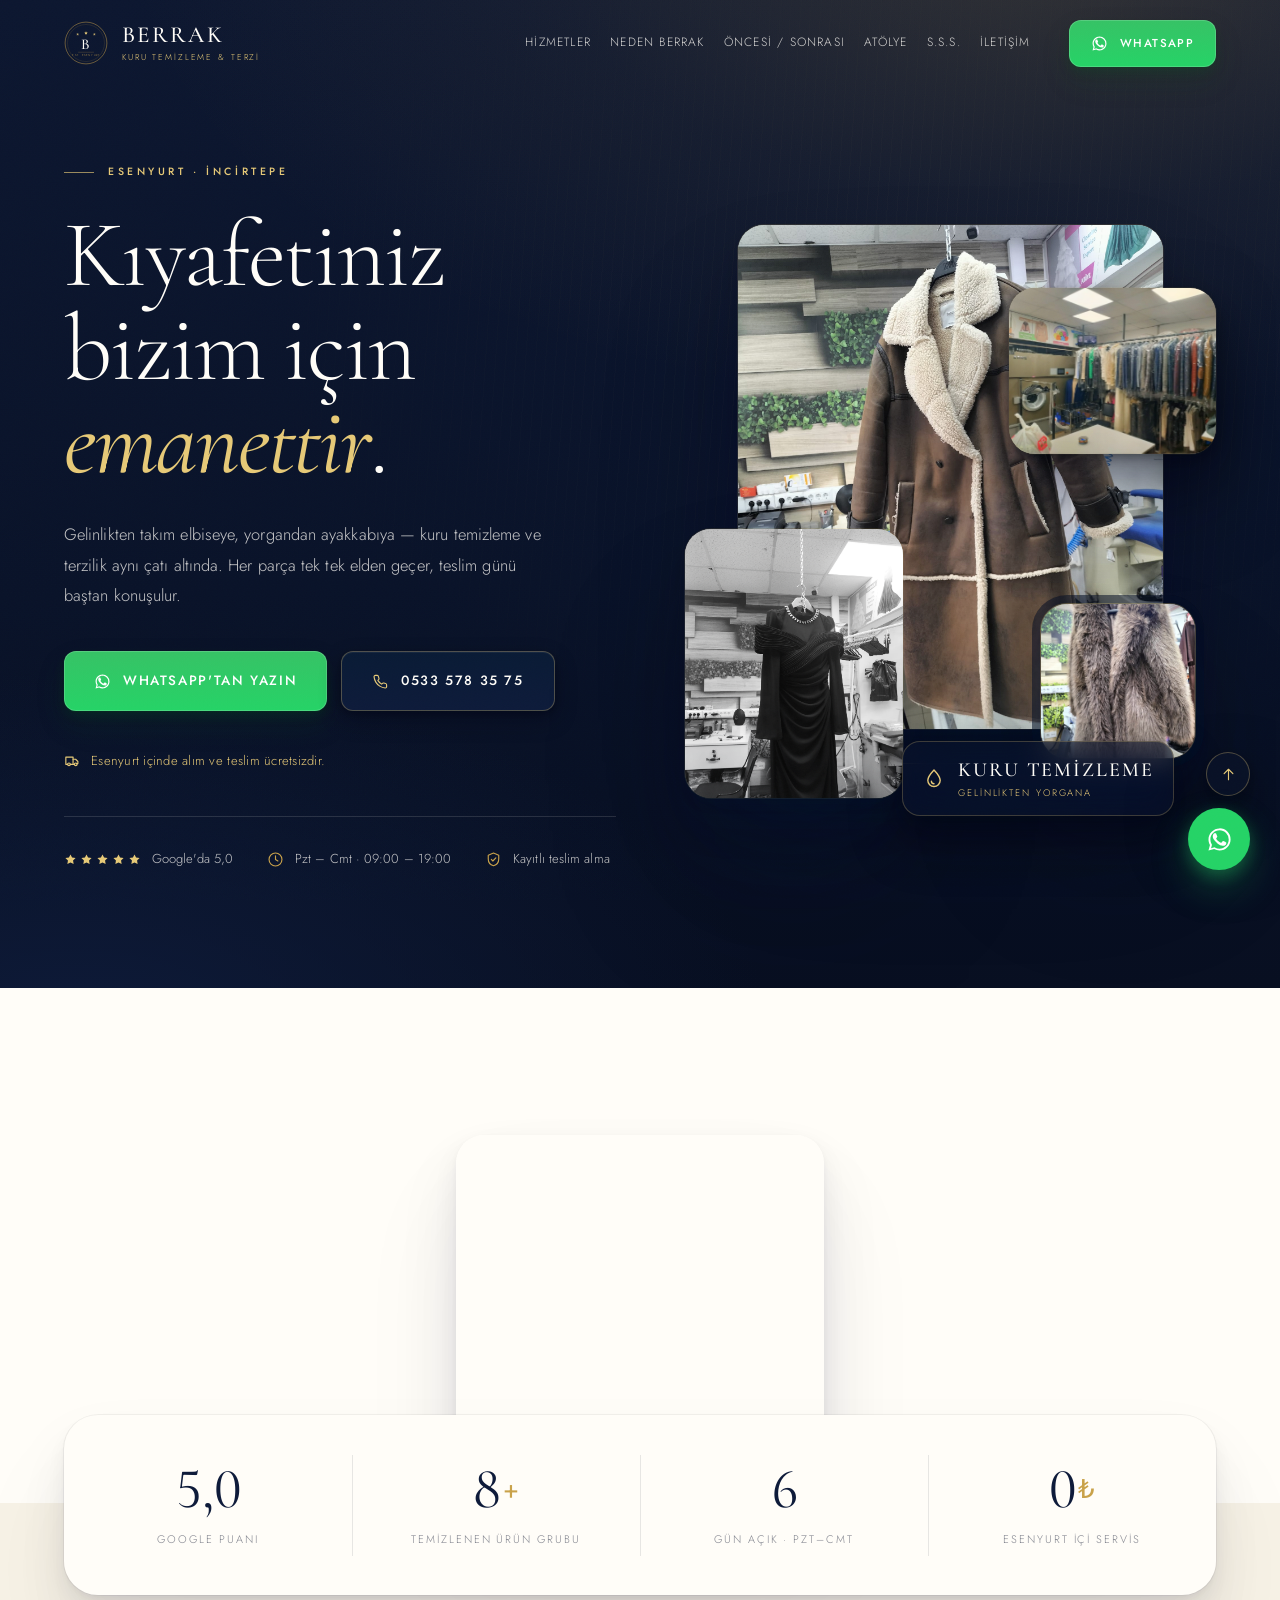
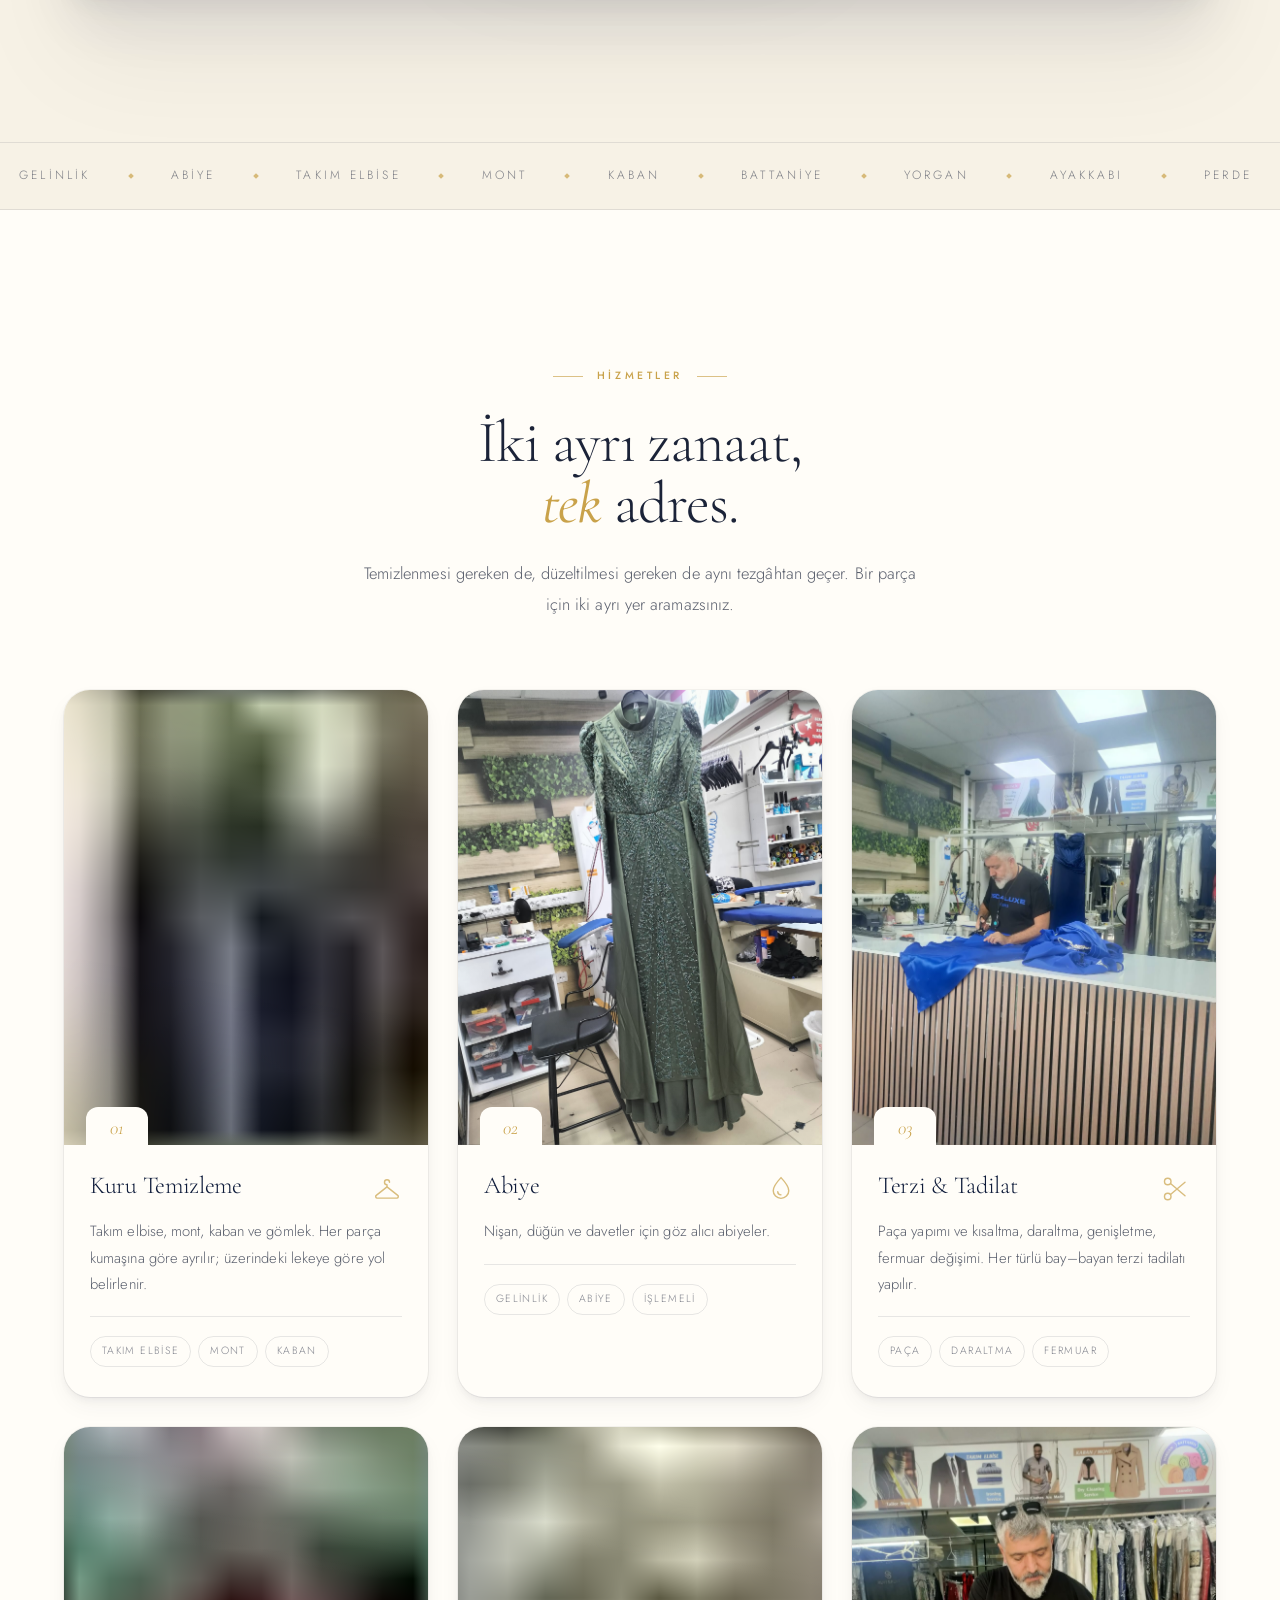
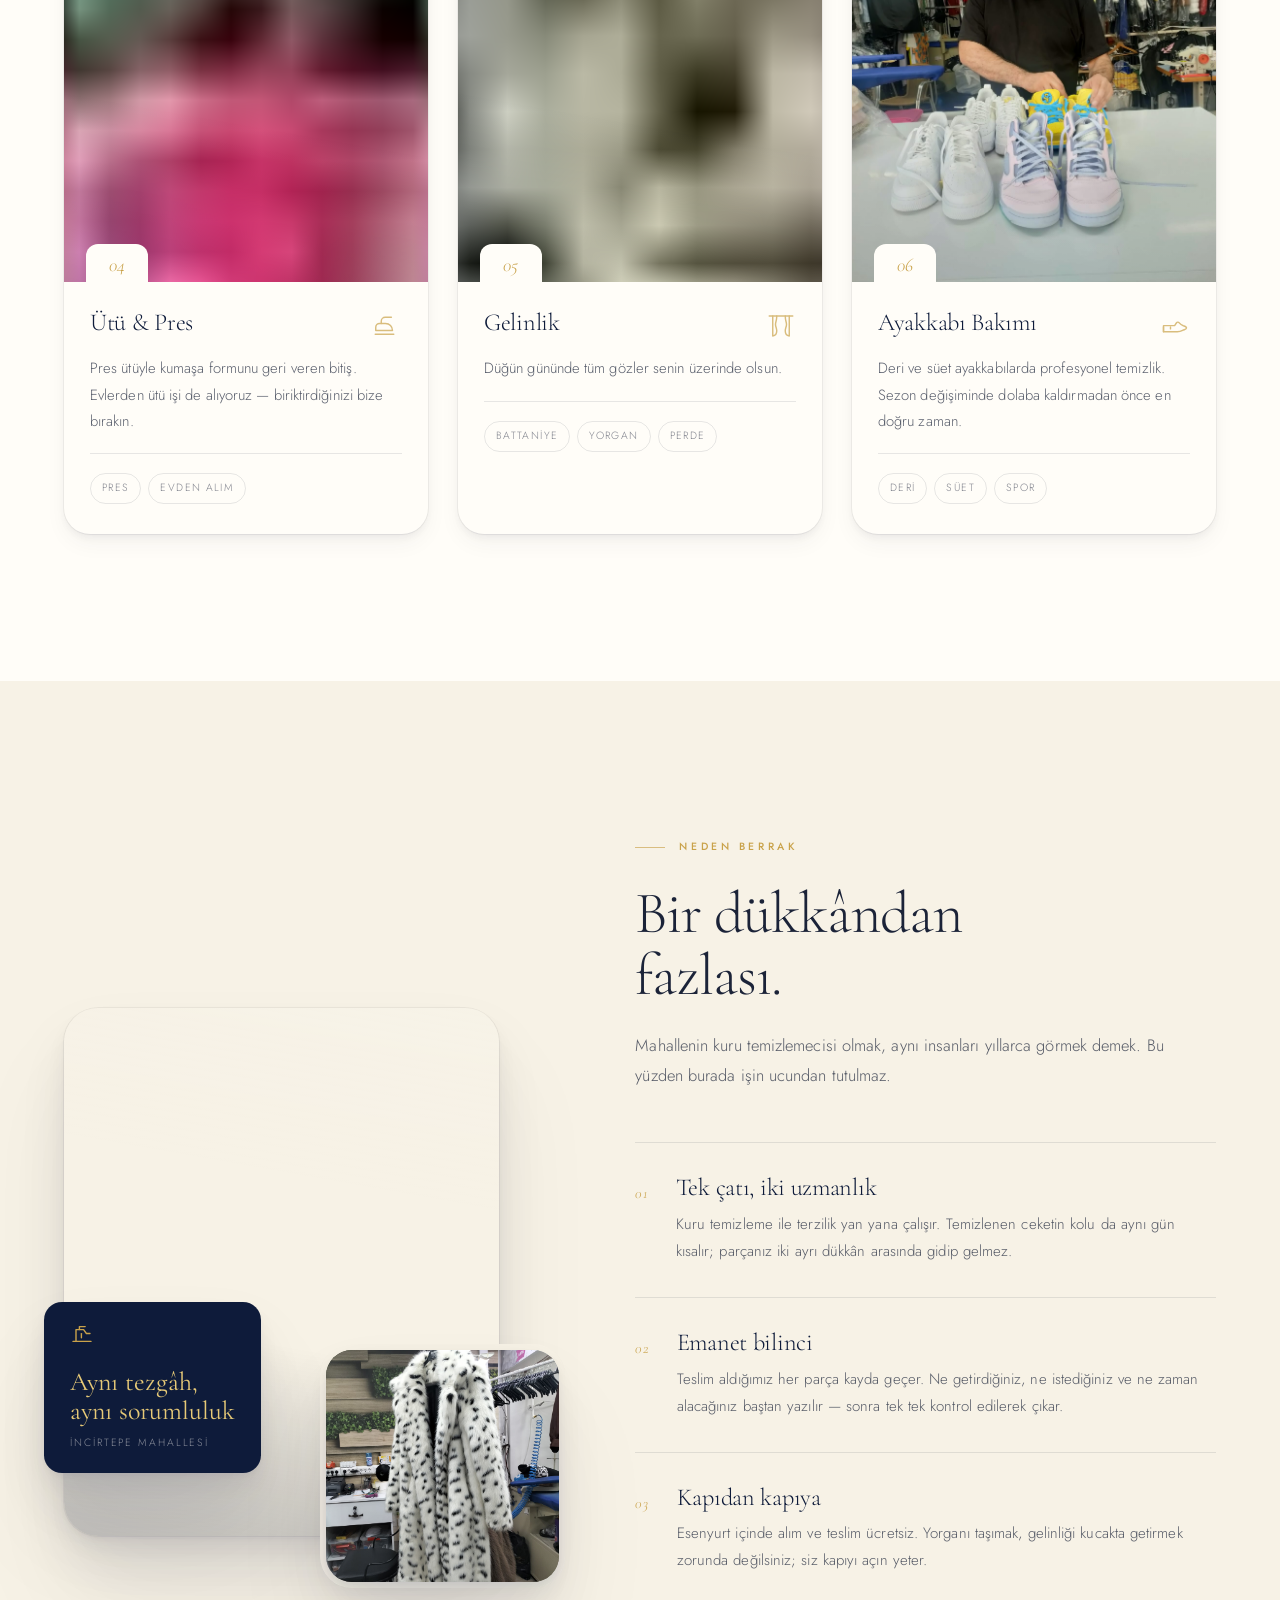
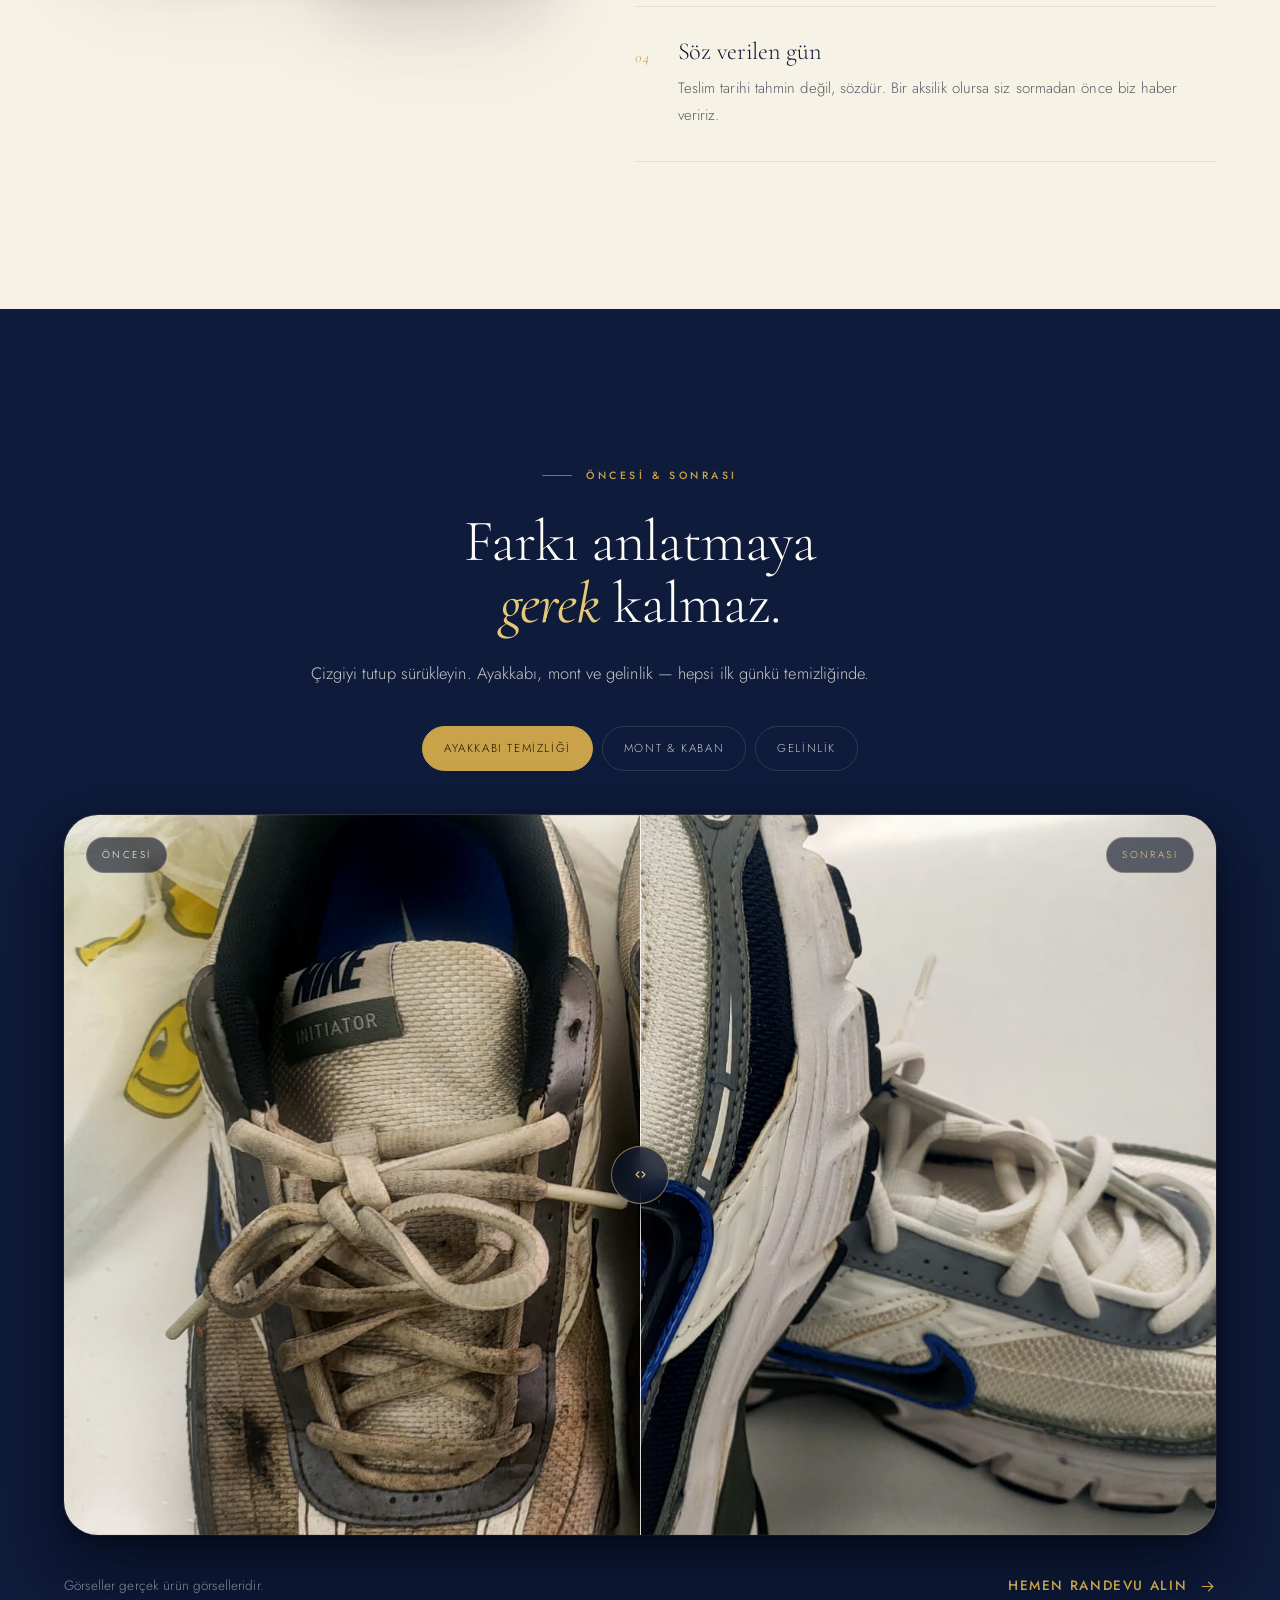
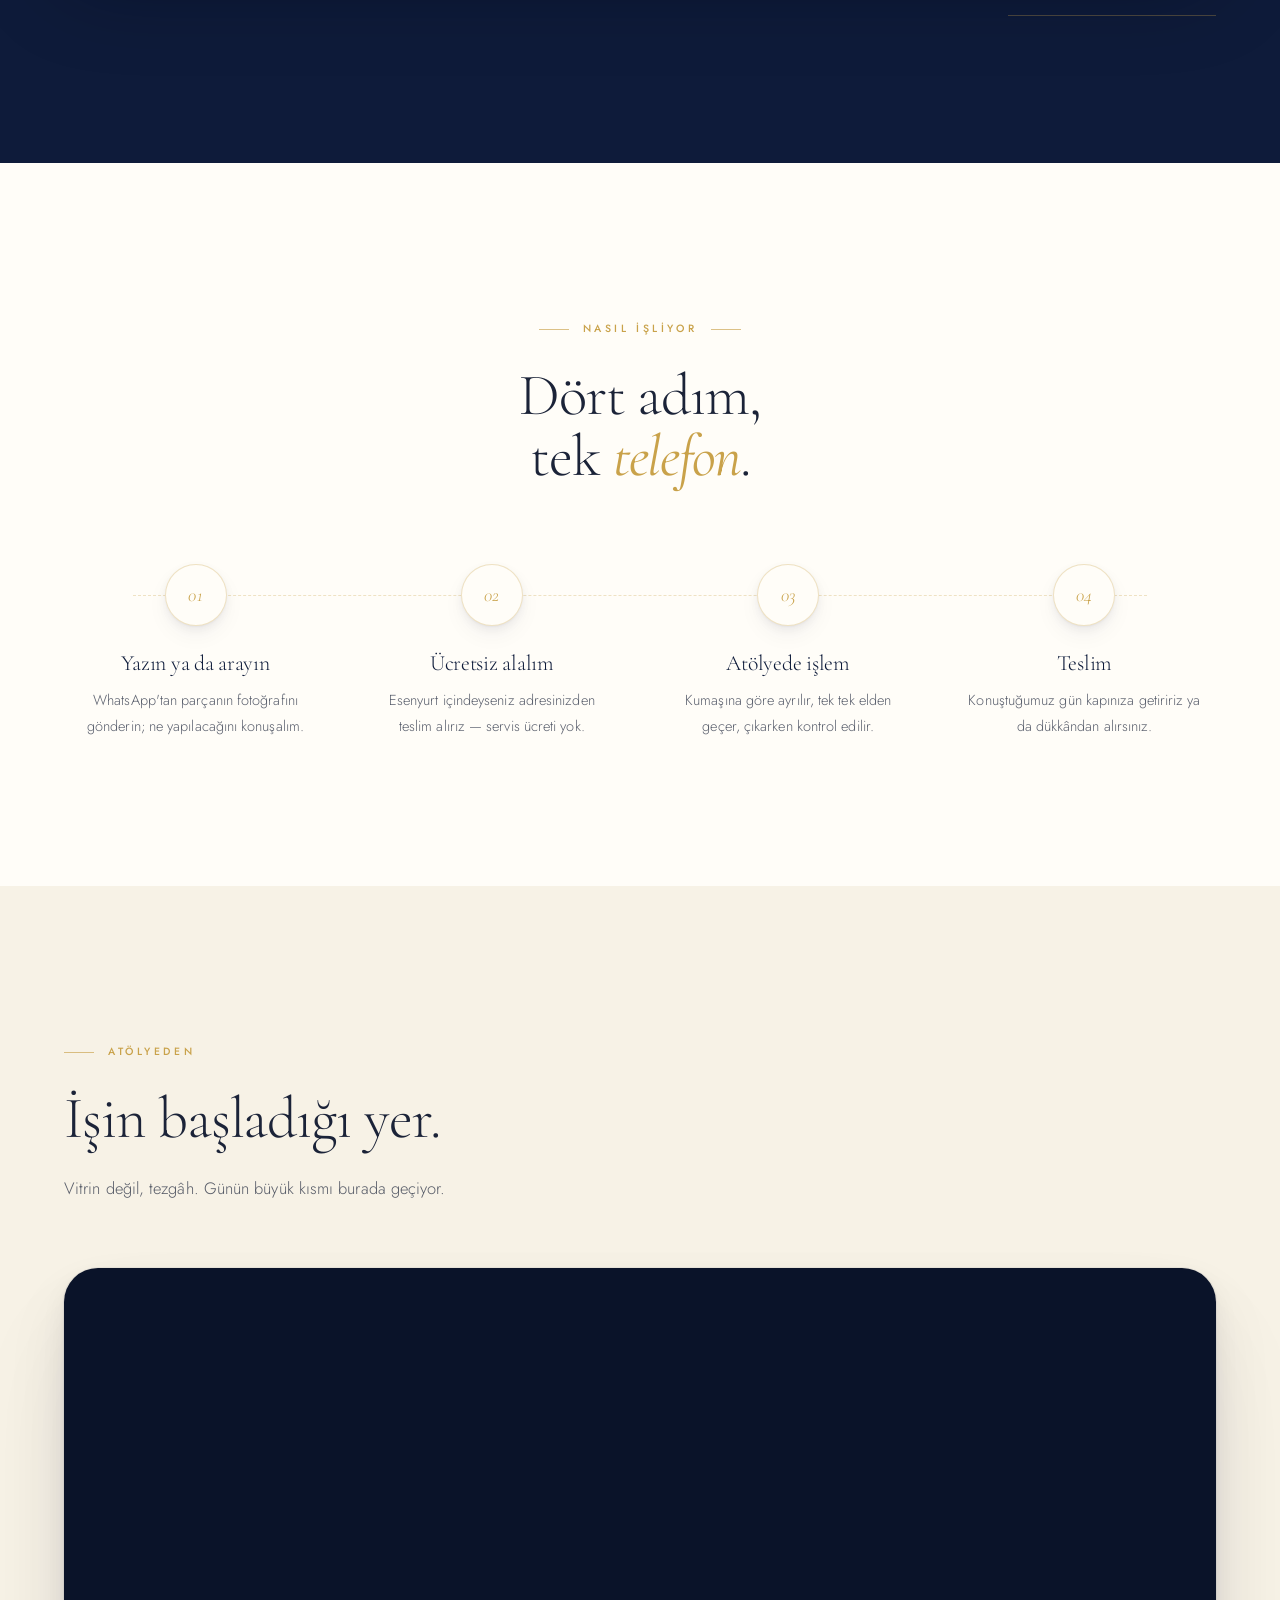
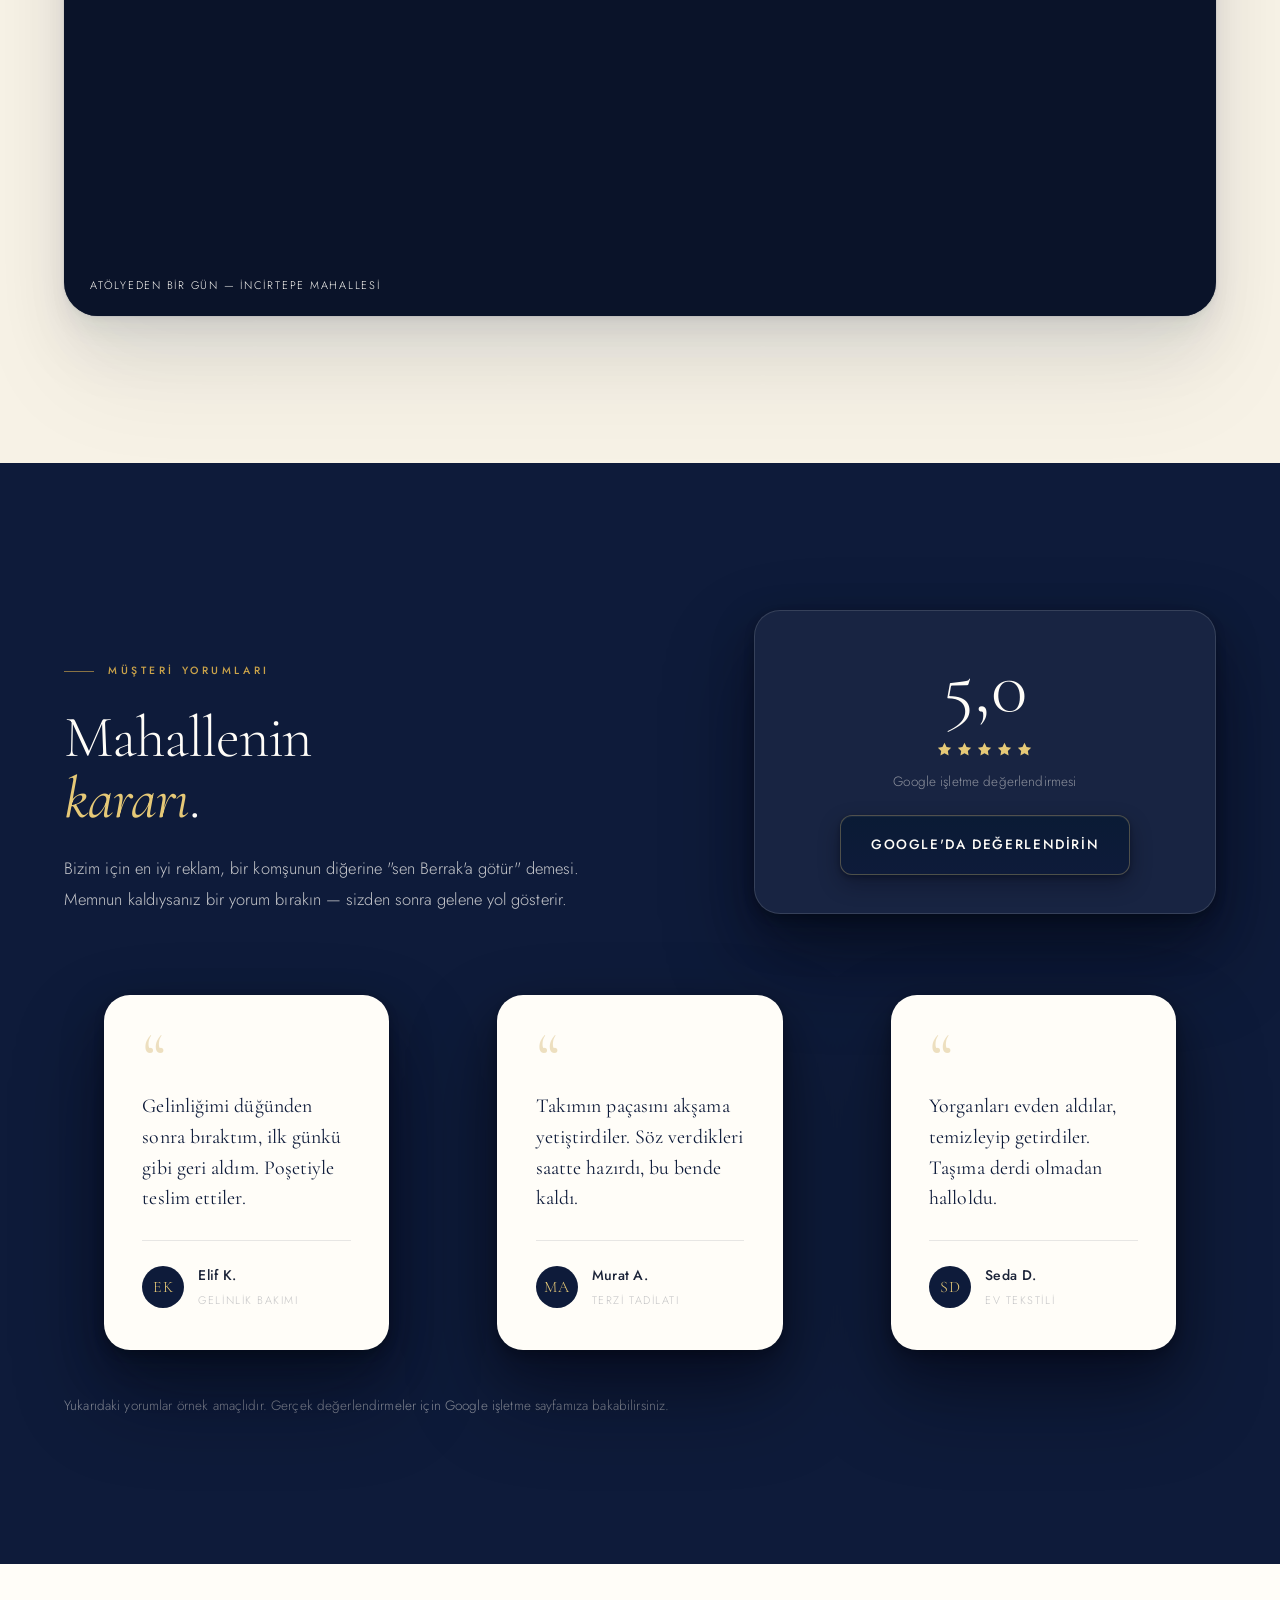
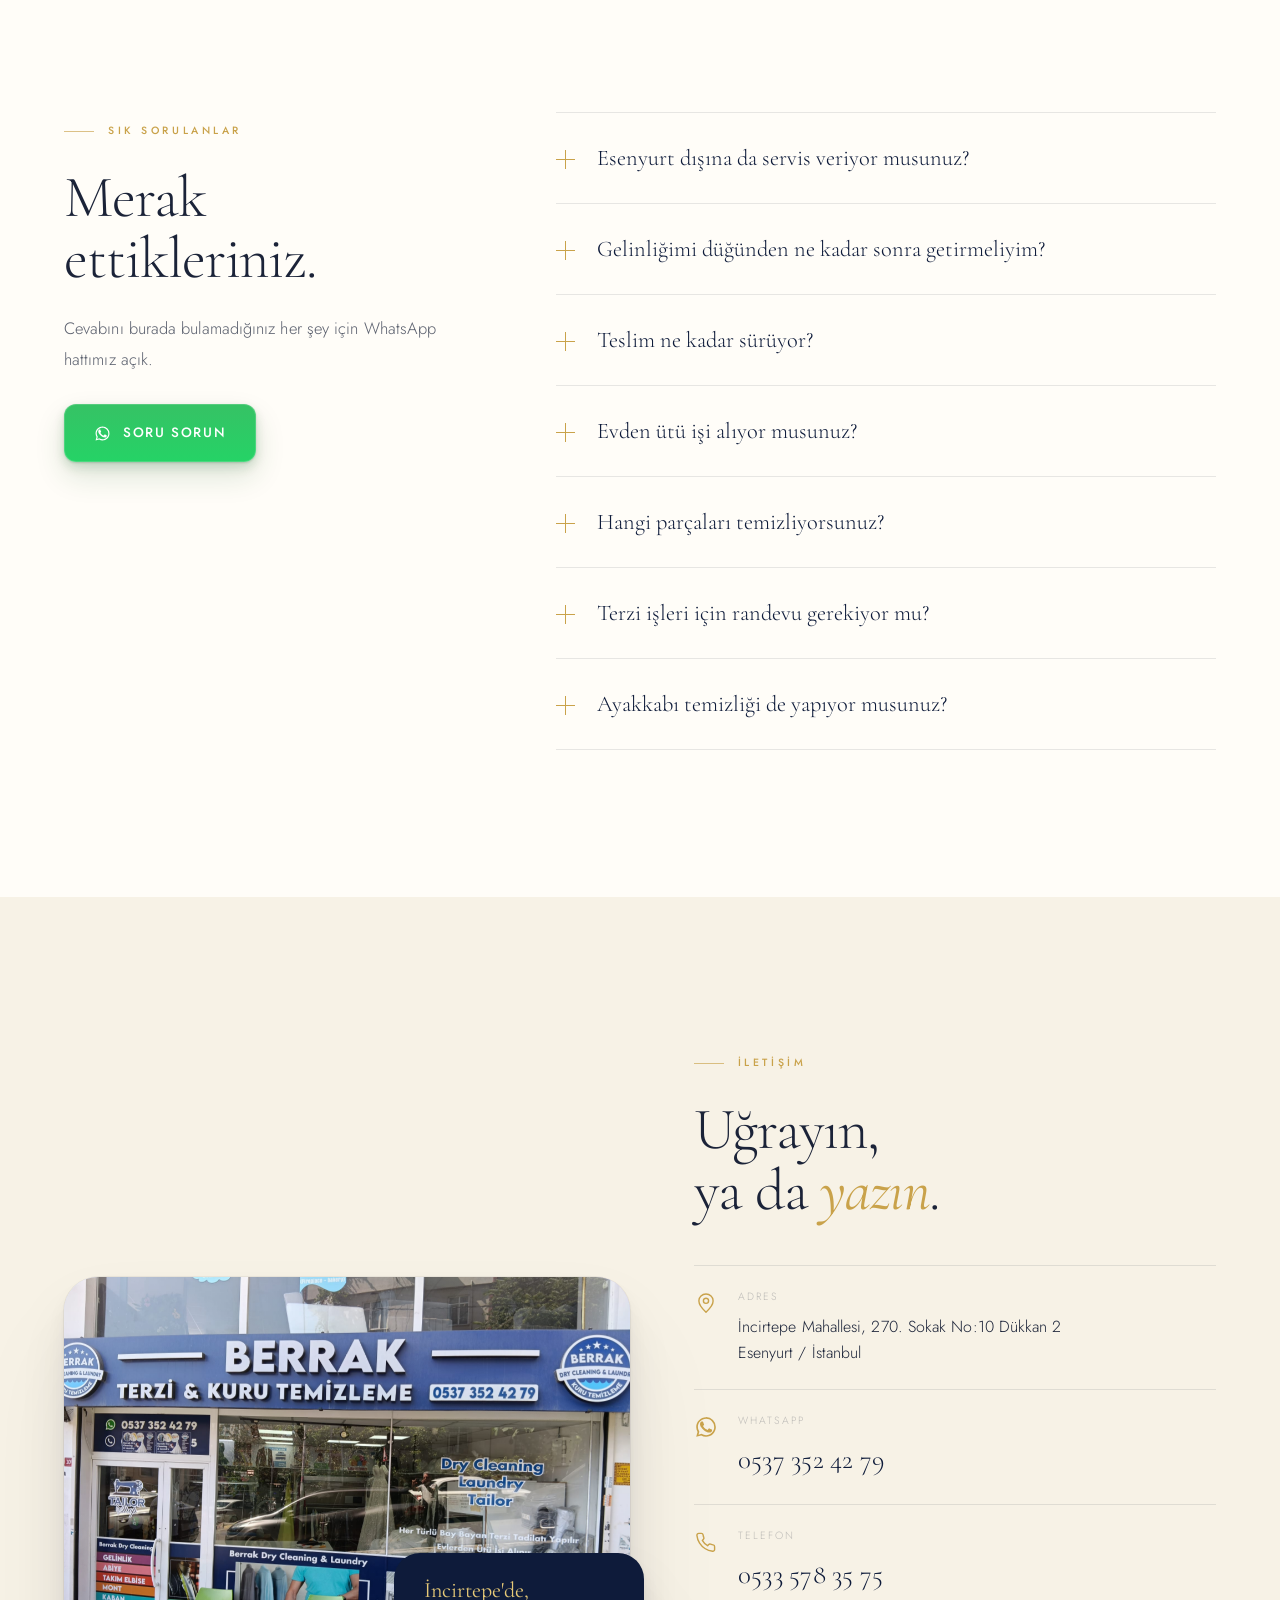
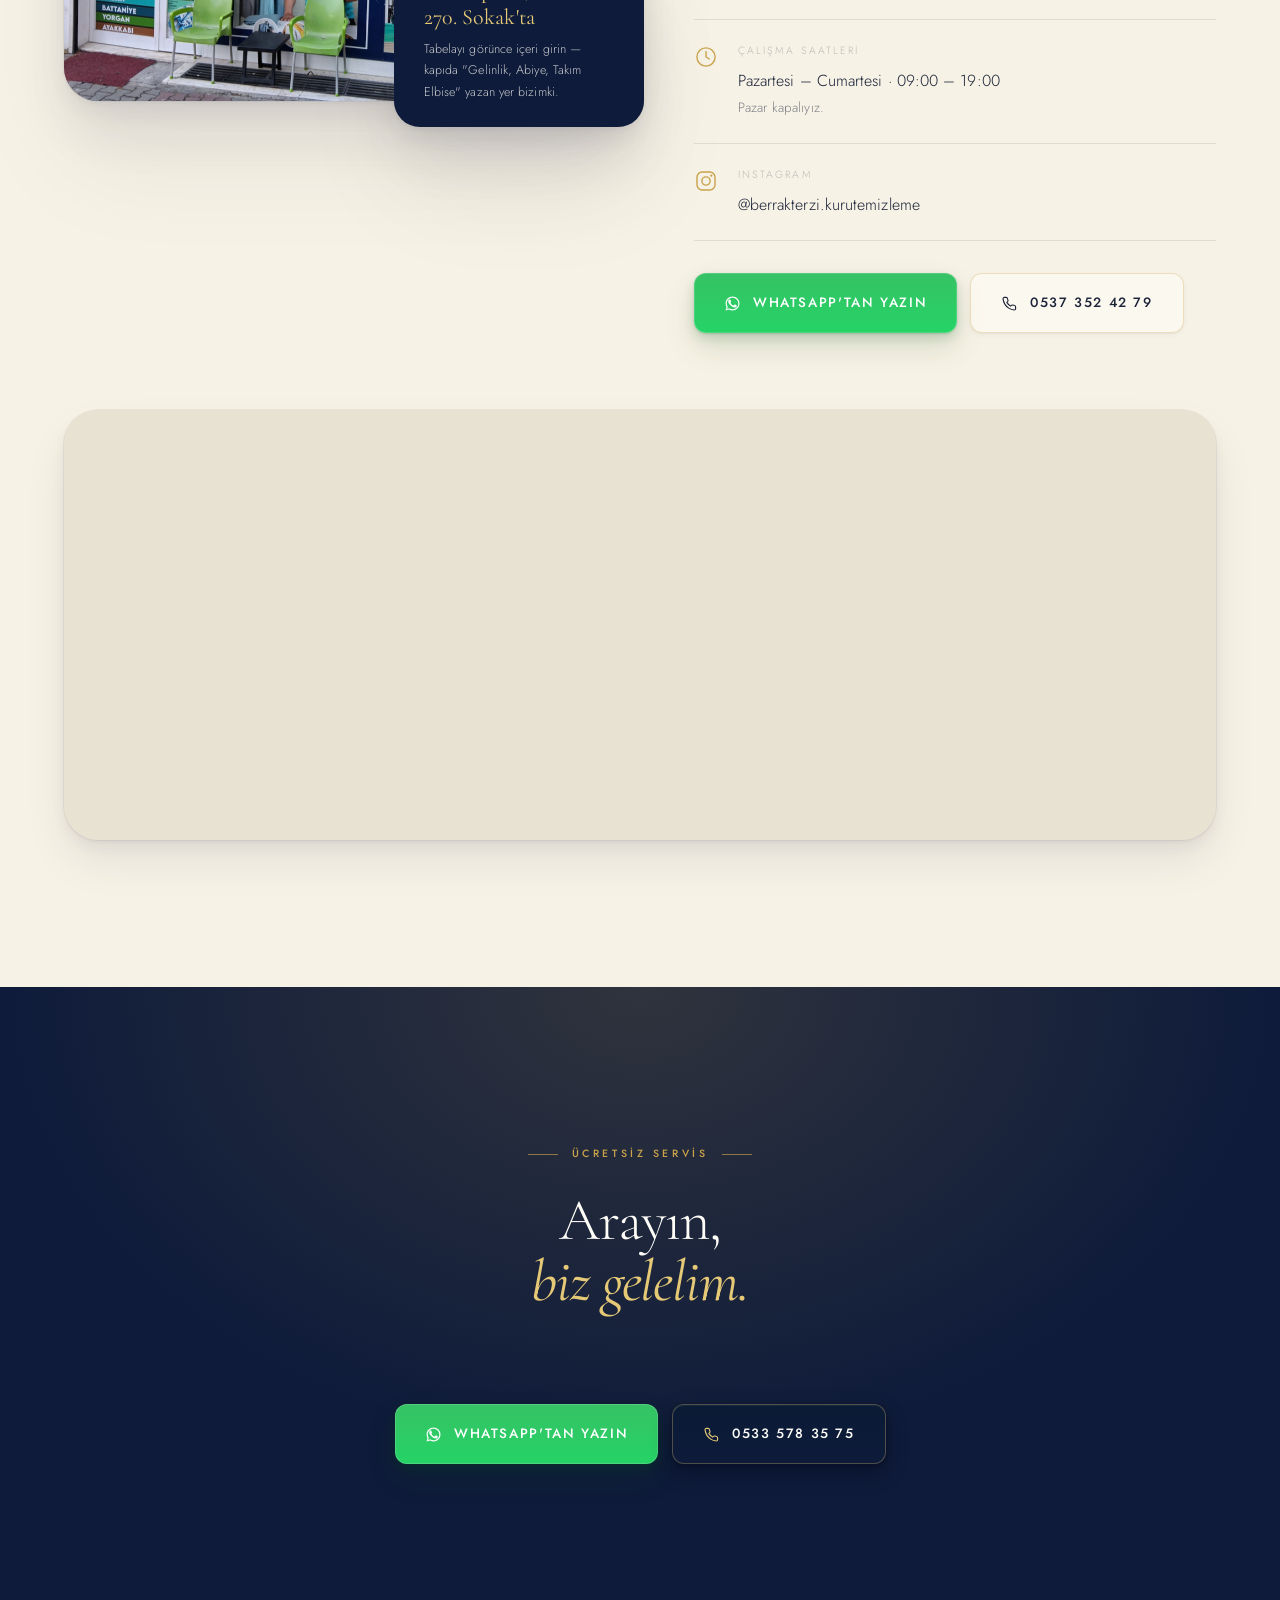
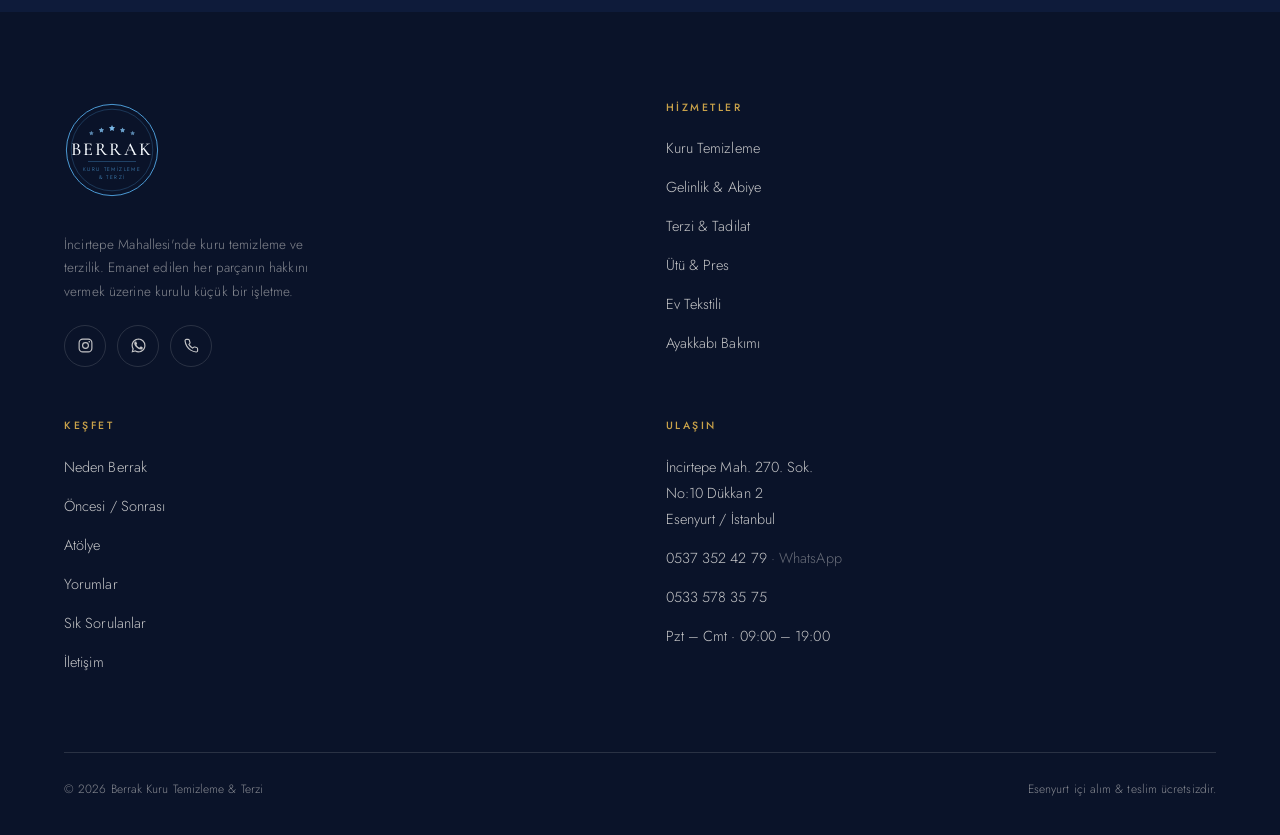
==== index.html @ bbf9c29d "Center before/after section and swap why-section media The sec-head div in the before/after section " ====
<!DOCTYPE html>
<html lang="tr">
<head>
<meta charset="utf-8">
<meta name="viewport" content="width=device-width, initial-scale=1, viewport-fit=cover">
<title>Berrak Kuru Temizleme &amp; Terzi | Esenyurt İncirtepe</title>
<meta name="description" content="Esenyurt İncirtepe'de kuru temizleme ve terzilik tek çatı altında. Gelinlik, abiye, takım elbise, mont, yorgan ve ayakkabı bakımı; her türlü bay–bayan tadilat. Esenyurt içi alım–teslim ücretsiz.">
<meta name="theme-color" content="#0A1329">
<!-- Referans/önizleme kopyası: müşterinin kendi alan adına taşınınca kaldırılabilir. -->
<meta name="robots" content="noindex,nofollow">
<link rel="canonical" href="https://www.web4medya.com/referans/berrak-kuru-temizleme/">

<meta property="og:type" content="website">
<meta property="og:locale" content="tr_TR">
<meta property="og:site_name" content="Berrak Kuru Temizleme &amp; Terzi">
<meta property="og:title" content="Berrak Kuru Temizleme &amp; Terzi | Esenyurt">
<meta property="og:description" content="Kuru temizleme ve terzilik tek çatı altında. Esenyurt içi alım–teslim ücretsiz.">
<meta property="og:image" content="https://hakikatperest.github.io/berrak-kuru-temizleme/assets/images/berrak-hero.webp.jpeg">
<meta name="twitter:card" content="summary_large_image">

<link rel="preconnect" href="https://fonts.googleapis.com">
<link rel="preconnect" href="https://fonts.gstatic.com" crossorigin>
<link href="https://fonts.googleapis.com/css2?family=Cormorant+Garamond:ital,wght@0,300;0,400;0,500;0,600;1,300;1,400&family=Jost:wght@300;400;500&display=swap" rel="stylesheet">
<link rel="preload" as="image" href="assets/images/berrak3.webp.jpeg" fetchpriority="high">

<!-- İlk boyamadan önce çalışır. Aşağıdaki CSS'te gizleyen kurallar SADECE
     .js varken devreye girer; JS çalışmazsa/hata verirse içerik ve görseller
     görünür kalır. Bu satırı silmeyin, animasyonlar buna bağlı. -->
<script>document.documentElement.classList.add("js")</script>


<style>
/* ═══════════════════════════════════════════════════════════════
   BERRAK — Esenyurt
   Palet:  Deep Navy #0E1B3A · Dark Navy #0A1329 · Luxury Gold #C9A24A
           Soft Gold #E6C977 · Warm Cream #F7F2E6 · Ivory #FFFDF8
           Rich Dark #1B2338
   ═══════════════════════════════════════════════════════════════ */

:root{
  --navy:#0E1B3A;
  --navy-deep:#0A1329;
  --gold:#C9A24A;
  --gold-soft:#E6C977;
  --cream:#F7F2E6;
  --ivory:#FFFDF8;
  --ink:#1B2338;

  --ink-70:rgba(27,35,56,.72);
  --ink-50:rgba(27,35,56,.55);
  --ink-25:rgba(27,35,56,.26);
  --line:rgba(27,35,56,.10);
  --line-gold:rgba(201,162,74,.30);
  --on-navy:rgba(255,253,248,.76);
  --on-navy-dim:rgba(255,253,248,.50);
  --line-navy:rgba(255,253,248,.13);

  --serif:"Cormorant Garamond",'Times New Roman',serif;
  --sans:"Jost",-apple-system,BlinkMacSystemFont,"Segoe UI",Roboto,sans-serif;

  /* çok katmanlı, gerçekçi gölgeler — kartlar zeminden hafifçe kalkar */
  --sh-xs:0 1px 2px rgba(14,27,58,.05), 0 2px 6px rgba(14,27,58,.04);
  --sh-sm:0 1px 2px rgba(14,27,58,.04), 0 4px 10px rgba(14,27,58,.05), 0 10px 22px rgba(14,27,58,.045);
  --sh-md:0 2px 4px rgba(14,27,58,.04), 0 8px 18px rgba(14,27,58,.06), 0 22px 44px rgba(14,27,58,.07);
  --sh-lg:0 3px 6px rgba(14,27,58,.045), 0 12px 26px rgba(14,27,58,.06), 0 34px 62px rgba(14,27,58,.08), 0 64px 110px rgba(14,27,58,.06);
  --sh-xl:0 6px 12px rgba(8,23,46,.10), 0 22px 44px rgba(8,23,46,.13), 0 56px 96px rgba(8,23,46,.18), 0 96px 150px rgba(8,23,46,.16);
  --sh-navy:0 4px 10px rgba(2,5,14,.30), 0 18px 40px rgba(2,5,14,.34), 0 44px 88px rgba(2,5,14,.40);

  --r-xl:34px;
  --r-lg:26px;
  --r-md:18px;
  --r-sm:12px;

  --ease:cubic-bezier(.16,1,.3,1);
  --ease-io:cubic-bezier(.65,.05,.36,1);

  --pad-x:clamp(22px,5vw,68px);
  --sec-y:clamp(92px,11.5vw,178px);
  --maxw:1280px;
}

*,*::before,*::after{box-sizing:border-box}
/* clip, hidden'dan farklı olarak kaydırma bağlamı açmaz → position:sticky çalışmaya devam eder */
html{-webkit-text-size-adjust:100%;max-width:100%;overflow-x:hidden;overflow-x:clip}
body{
  margin:0;
  background:var(--cream);
  color:var(--ink);
  font-family:var(--sans);
  font-weight:300;
  font-size:16.5px;
  line-height:1.8;
  letter-spacing:.005em;
  -webkit-font-smoothing:antialiased;
  -moz-osx-font-smoothing:grayscale;
  max-width:100%;
  overflow-x:hidden;
  overflow-x:clip;
}
img{display:block;max-width:100%;height:auto}
a{color:inherit;text-decoration:none}
button{font:inherit;color:inherit;background:none;border:0;cursor:pointer}
h1,h2,h3,h4{margin:0;font-family:var(--serif);font-weight:300;letter-spacing:-.012em;line-height:1.06}
p{margin:0}
ul{margin:0;padding:0;list-style:none}

::selection{background:var(--gold);color:var(--navy-deep)}
:focus-visible{outline:2px solid var(--gold);outline-offset:4px;border-radius:4px}

.skip{position:absolute;left:-9999px;top:0;z-index:999;background:var(--gold);color:var(--navy-deep);padding:12px 20px;border-radius:0 0 var(--r-sm) 0}
.skip:focus{left:0}

/* kağıt dokusu — dijital "düzlüğü" kırar */
.grain{
  position:fixed;inset:0;z-index:900;pointer-events:none;
  opacity:.055;mix-blend-mode:soft-light;
  background-image:url("data:image/svg+xml;utf8,<svg xmlns='http://www.w3.org/2000/svg' width='220' height='220'><filter id='n'><feTurbulence type='fractalNoise' baseFrequency='.82' numOctaves='4' stitchTiles='stitch'/></filter><rect width='220' height='220' filter='url(%23n)'/></svg>");
  background-size:220px 220px;
}

.wrap{width:100%;max-width:var(--maxw);margin-inline:auto;padding-inline:var(--pad-x)}
.sec{padding-block:var(--sec-y);position:relative}
.bg-cream{background:var(--cream)}
.bg-ivory{background:var(--ivory)}
.bg-navy{background:var(--navy);color:var(--ivory)}
.bg-navy-deep{background:var(--navy-deep);color:var(--ivory)}

/* ── tipografik sistem ─────────────────────────────────────── */
.eyebrow{
  display:inline-flex;align-items:center;gap:14px;
  font-family:var(--sans);font-size:10.5px;font-weight:500;
  letter-spacing:.34em;text-transform:uppercase;
  color:var(--gold);margin:0 0 26px;
}
.eyebrow::before{content:"";width:30px;height:1px;background:currentColor;opacity:.65;flex:none}
.eyebrow.center{justify-content:center}
.eyebrow.center::after{content:"";width:30px;height:1px;background:currentColor;opacity:.65;flex:none}

.h-xl{font-size:clamp(44px,7.4vw,96px);line-height:.99;letter-spacing:-.022em}
.h-lg{font-size:clamp(33px,4.6vw,60px);line-height:1.04;letter-spacing:-.018em}
.h-md{font-size:clamp(25px,2.7vw,36px);line-height:1.14}
.h-sm{font-size:clamp(20px,1.9vw,25px);line-height:1.22}
em.acc{font-style:italic;font-weight:400;color:var(--gold)}
.bg-navy em.acc,.bg-navy-deep em.acc{color:var(--gold-soft)}

.lede{font-size:clamp(16.5px,1.28vw,18.5px);line-height:1.85;color:var(--ink-70);max-width:56ch}
.bg-navy .lede,.bg-navy-deep .lede{color:var(--on-navy)}
.small{font-size:13.5px;line-height:1.72;color:var(--ink-50);letter-spacing:.01em}
.bg-navy .small,.bg-navy-deep .small{color:var(--on-navy-dim)}

.sec-head{max-width:660px}
.sec-head.center{margin-inline:auto;text-align:center}
.sec-head .lede{margin-top:24px}

/* ince altın kural + elmas düğüm */
.rule{display:flex;align-items:center;gap:12px;color:var(--gold)}
.rule::before,.rule::after{content:"";height:1px;background:currentColor;opacity:.42;flex:1}
.rule i{width:5px;height:5px;background:currentColor;transform:rotate(45deg);flex:none}

/* ── ikonlar ───────────────────────────────────────────────── */
.ic{width:24px;height:24px;flex:none;fill:none;stroke:currentColor;stroke-width:1.4;stroke-linecap:round;stroke-linejoin:round;overflow:visible}
.ic.s{width:17px;height:17px;stroke-width:1.6}
.ic.l{width:30px;height:30px;stroke-width:1.15}

/* ── butonlar ──────────────────────────────────────────────── */
.btn{
  position:relative;display:inline-flex;align-items:center;gap:12px;
  padding:17px 30px;border-radius:var(--r-sm);
  font-family:var(--sans);font-size:13.5px;font-weight:500;
  letter-spacing:.12em;text-transform:uppercase;white-space:nowrap;
  transition:transform .5s var(--ease),box-shadow .5s var(--ease),background .35s ease,color .35s ease,border-color .35s ease;
  will-change:transform;
}
.btn .ic{transition:transform .5s var(--ease)}
.btn:hover{transform:translateY(-3px)}
.btn:active{transform:translateY(-1px)}
.btn-gold{
  background:linear-gradient(180deg,#36c265 0%,#25d366 100%);
  color:#ffffff;
  box-shadow:inset 0 0 0 1px rgba(255,255,255,.16),
             0 1px 2px rgba(0,85,29,.18),0 5px 12px rgba(0,85,29,.16),0 14px 30px rgba(0,85,29,.14);
}
.btn-gold:hover{background:linear-gradient(180deg,#4bdb7b 0%,#2fdc7b 100%);
  box-shadow:inset 0 0 0 1px rgba(255,255,255,.22),
             0 2px 5px rgba(0,85,29,.18),0 10px 22px rgba(0,85,29,.20),0 24px 44px rgba(0,85,29,.16)}
.btn-gold:hover .ic{transform:translateX(3px)}
.btn-outline{border:1px solid var(--line-gold);color:var(--ink);background:rgba(255,253,248,.5);box-shadow:var(--sh-xs)}
.btn-outline:hover{border-color:var(--gold);background:var(--ivory);box-shadow:var(--sh-sm)}
/* Koyu zeminde ikincil buton: lacivert dolgu + beyaz yazı + ince altın kenar.
   Zeminden ayrılması için --navy (zemin --navy-deep'ten bir ton açık) kullanılır. */
.bg-navy .btn-outline,.bg-navy-deep .btn-outline{
  color:var(--ivory);
  background:linear-gradient(180deg,#0a1b35 0%,var(--navy) 100%);
  border-color:rgba(230,201,119,.30);
  box-shadow:inset 0 1px 0 rgba(255,255,255,.05),0 2px 5px rgba(3,7,18,.34),0 9px 22px rgba(3,7,18,.32);
}
.bg-navy .btn-outline .ic,.bg-navy-deep .btn-outline .ic{color:var(--gold-soft)}
.bg-navy .btn-outline:hover,.bg-navy-deep .btn-outline:hover{
  border-color:var(--gold);
  background:linear-gradient(180deg,#1d3161 0%,#132449 100%);
  box-shadow:inset 0 1px 0 rgba(255,255,255,.07),0 3px 8px rgba(3,7,18,.36),0 14px 30px rgba(3,7,18,.34);
}
.btn-ghost{padding-inline:0;color:var(--gold);border-bottom:1px solid var(--line-gold);border-radius:0}
.btn-ghost:hover{border-color:var(--gold)}

/* ── görsel yükleme (LQIP bulanık geçiş) ───────────────────── */
.ph{position:relative;overflow:hidden;background-size:cover;background-position:center;isolation:isolate}
.ph>img{width:100%;height:100%;object-fit:cover}
.ph>video{display:block;width:100%;height:100%;object-fit:cover}
/* Görseli gizleyip yumuşak açmak yalnızca JS varken. Ayrıca 2 saniyelik
   emniyet animasyonu: script bir yerde patlasa bile görseller görünür olur. */
.js .ph>img{opacity:0;transition:opacity .85s var(--ease);animation:phSafety .01s linear 2s forwards}
.js .ph>img.ok{opacity:1}
@keyframes phSafety{to{opacity:1}}
.ph::after{
  content:"";position:absolute;inset:0;pointer-events:none;
  background:linear-gradient(190deg,rgba(255,253,248,.10) 0%,transparent 34%,transparent 62%,rgba(10,19,41,.22) 100%);
  mix-blend-mode:soft-light;
}

/* ── ilerleme çubuğu + başlık ──────────────────────────────── */
.progress{position:fixed;top:0;left:0;right:0;height:2px;z-index:120;pointer-events:none}
.progress i{display:block;height:100%;width:0;background:linear-gradient(90deg,var(--gold),var(--gold-soft));box-shadow:0 0 12px rgba(201,162,74,.55)}

.hdr{
  position:fixed;top:0;left:0;right:0;z-index:150;
  transition:background .55s var(--ease),box-shadow .55s var(--ease),backdrop-filter .55s var(--ease),border-color .55s var(--ease);
  border-bottom:1px solid transparent;
}
.hdr.solid{background:rgba(10,19,41,.90);-webkit-backdrop-filter:saturate(150%) blur(16px);backdrop-filter:saturate(150%) blur(16px);border-bottom-color:var(--line-navy);box-shadow:0 14px 40px rgba(3,7,18,.30)}
.hdr-in{display:flex;align-items:center;gap:clamp(18px,3vw,48px);height:var(--hdr-h,86px);transition:height .55s var(--ease)}
.hdr.solid .hdr-in{height:70px}

.brand{display:flex;align-items:center;gap:14px;margin-right:auto;flex:none}
.brand .crest{width:44px;height:44px;flex:none;transition:transform .6s var(--ease)}
.brand:hover .crest{transform:rotate(-6deg)}
.brand-txt{display:flex;flex-direction:column;line-height:1}
.brand-txt b{font-family:var(--serif);font-weight:500;font-size:23px;letter-spacing:.10em;color:var(--ivory)}
.brand-txt span{font-size:8.5px;letter-spacing:.22em;text-transform:uppercase;color:var(--gold-soft);margin-top:6px;white-space:nowrap}

.nav{display:flex;align-items:center;flex-wrap:nowrap;gap:clamp(14px,1.5vw,24px)}
.nav a{position:relative;white-space:nowrap;font-size:12px;letter-spacing:.10em;text-transform:uppercase;color:rgba(255,253,248,.80);padding-block:8px;transition:color .35s ease}
.nav a::after{content:"";position:absolute;left:0;right:0;bottom:0;height:1px;background:var(--gold);transform:scaleX(0);transform-origin:left;transition:transform .55s var(--ease)}
.nav a:hover{color:var(--ivory)}
.nav a:hover::after{transform:scaleX(1)}

.hdr-cta{display:flex;align-items:center;gap:12px}
.hdr-tel{display:inline-flex;align-items:center;gap:9px;font-size:13px;white-space:nowrap;letter-spacing:.06em;color:var(--ivory);white-space:nowrap;opacity:.9;transition:opacity .3s}
.hdr-tel:hover{opacity:1;color:var(--gold-soft)}
.hdr .btn{padding:13px 22px;font-size:11.5px}

.burger{display:none;width:44px;height:44px;align-items:center;justify-content:center;border:1px solid var(--line-navy);border-radius:var(--r-sm);color:var(--ivory)}
.burger span{display:block;width:17px;height:1px;background:currentColor;position:relative;transition:background .3s}
.burger span::before,.burger span::after{content:"";position:absolute;left:0;width:17px;height:1px;background:currentColor;transition:transform .45s var(--ease)}
.burger span::before{top:-5.5px}.burger span::after{top:5.5px}
.burger.on span{background:transparent}
.burger.on span::before{transform:translateY(5.5px) rotate(45deg)}
.burger.on span::after{transform:translateY(-5.5px) rotate(-45deg)}

.drawer{
  position:fixed;inset:0;z-index:140;background:var(--navy-deep);
  display:flex;flex-direction:column;justify-content:center;gap:6px;
  padding:110px var(--pad-x) 48px;
  opacity:0;visibility:hidden;transform:translateY(-14px);
  transition:opacity .5s var(--ease),transform .6s var(--ease),visibility .5s;
}
.drawer.on{opacity:1;visibility:visible;transform:none}
/* Yalnızca doğrudan çocuk: .dw-foot içindeki .btn bağlantıları bu devasa
   serif stili almamalı (taşmaya sebep oluyordu). */
.drawer>a{font-family:var(--serif);font-size:clamp(27px,6.4vw,42px);color:var(--ivory);padding-block:10px;border-bottom:1px solid var(--line-navy)}
.drawer>a:last-of-type{border-bottom:0}
.drawer .dw-foot .btn{width:100%;justify-content:center}
.drawer .dw-foot{margin-top:34px;display:flex;flex-direction:column;gap:14px}

/* ═══ HERO ═══════════════════════════════════════════════════ */
.hero{position:relative;background:var(--navy-deep);color:var(--ivory);overflow:hidden;padding-block:clamp(132px,17vh,196px) clamp(96px,13vh,150px)}
.hero::before{
  content:"";position:absolute;inset:0;pointer-events:none;
  background:
    radial-gradient(120% 78% at 84% -6%,rgba(201,162,74,.20) 0%,rgba(201,162,74,.055) 34%,transparent 62%),
    radial-gradient(90% 60% at 6% 104%,rgba(14,27,58,.95) 0%,transparent 60%),
    linear-gradient(178deg,#0d1730 0%,var(--navy-deep) 58%,#080f21 100%);
}
/* takım elbise çizgisi — kumaş göndermesi */
.hero::after{
  content:"";position:absolute;inset:0;pointer-events:none;opacity:.5;
  background:repeating-linear-gradient(94deg,transparent 0 9px,rgba(230,201,119,.05) 9px 10px);
  -webkit-mask-image:radial-gradient(85% 70% at 72% 34%,#000 0%,transparent 74%);
  mask-image:radial-gradient(85% 70% at 72% 34%,#000 0%,transparent 74%);
}
.hero-in{position:relative;z-index:2;display:grid;grid-template-columns:1.02fr .98fr;gap:clamp(38px,5.4vw,86px);align-items:center}

.hero-copy .eyebrow{color:var(--gold-soft)}
.hero h1{margin-bottom:30px}
.hero .lede{margin-bottom:40px;max-width:48ch}
.hero-btns{display:flex;flex-wrap:wrap;gap:14px;margin-bottom:38px}
.hero-note{display:flex;align-items:center;gap:10px;font-size:13px;letter-spacing:.02em;color:var(--gold-soft);margin-bottom:44px}
.hero-trust{display:flex;flex-wrap:wrap;gap:12px 34px;padding-top:30px;border-top:1px solid var(--line-navy)}
.hero-trust li{display:flex;align-items:center;gap:11px;font-size:13px;color:var(--on-navy)}
.hero-trust li>.ic{color:var(--gold)}
.stars{display:inline-flex;gap:3px;color:var(--gold-soft)}
.stars .ic{width:13px;height:13px;fill:currentColor;stroke:none}

/* katmanlı kompozisyon */
.hero-art{position:relative;aspect-ratio:1/1.08;perspective:1400px}
.hero-art figure{position:absolute;margin:0;border-radius:var(--r-lg);overflow:hidden;will-change:transform}
.art-suit{
  left:10%;top:0;width:80%;height:88%;z-index:3;border-radius:var(--r-xl);
  box-shadow:var(--sh-xl),0 0 0 1px rgba(230,201,119,.14);
}
.art-dress{
  left:0;bottom:0;width:41%;height:47%;z-index:4;
  box-shadow:var(--sh-xl),0 0 0 1px rgba(230,201,119,.12);
}
.art-shirts{
  right:0;top:11%;width:39%;height:29%;z-index:4;border-radius:var(--r-md);
  box-shadow:var(--sh-navy),0 0 0 1px rgba(230,201,119,.10);
}
.art-needle{
  right:4%;bottom:7%;width:29%;aspect-ratio:1;height:auto;z-index:5;border-radius:50%;
  box-shadow:var(--sh-xl),0 0 0 1px rgba(230,201,119,.30),0 0 0 9px rgba(10,19,41,.55);
}
/* arkada duran altın tel çerçeve */
.art-frame{position:absolute;left:26%;top:6%;width:64%;height:88%;border:1px solid rgba(230,201,119,.30);border-radius:var(--r-xl);z-index:1}

.art-chip{
  position:absolute;z-index:6;display:flex;align-items:center;gap:12px;
  padding:13px 19px;border-radius:var(--r-md);
  background:rgba(10,19,41,.60);-webkit-backdrop-filter:blur(14px) saturate(150%);backdrop-filter:blur(14px) saturate(150%);
  border:1px solid rgba(230,201,119,.24);
  box-shadow:0 10px 26px rgba(3,7,18,.42),0 24px 52px rgba(3,7,18,.34);
  white-space:nowrap;
}
.art-chip b{display:block;font-family:var(--serif);font-size:20px;font-weight:500;line-height:1;color:var(--ivory)}
.art-chip span{display:block;font-size:9.5px;letter-spacing:.20em;text-transform:uppercase;color:var(--gold-soft);margin-top:5px}
.chip-1{left:-4%;top:20%}
.chip-2{right:8%;bottom:-3%}

@keyframes floaty{0%,100%{translate:0 0}50%{translate:0 -9px}}

/* giriş animasyonu — yine `translate`/`scale` üzerinden, çünkü hero
   katmanlarının `transform`'unu fare paralaksı JS ile sürüyor.            */
@keyframes rise{from{opacity:0;translate:0 30px}to{opacity:1;translate:0 0}}
@keyframes riseScale{from{opacity:0;translate:0 34px;scale:.965}to{opacity:1;translate:0 0;scale:1}}
.intro>*{opacity:0;animation:rise .95s var(--ease) var(--ad,0s) forwards}
.hero-art figure,.art-frame,.art-chip{opacity:0;animation:riseScale 1.15s var(--ease) var(--ad,0s) forwards}
.hero-art .float-a{animation:riseScale 1.15s var(--ease) var(--ad,0s) forwards,
                             floaty 7.5s ease-in-out calc(var(--ad,0s) + 1.5s) infinite}
.hero-art .float-b{animation:riseScale 1.15s var(--ease) var(--ad,0s) forwards,
                             floaty 9s   ease-in-out calc(var(--ad,0s) + 1.9s) infinite}

/* ═══ ŞERİT (marquee) ════════════════════════════════════════ */
.strip{background:var(--cream);border-block:1px solid var(--line);overflow:hidden;padding-block:22px}
.strip-track{display:flex;width:max-content;animation:slide 46s linear infinite}
@keyframes slide{to{transform:translateX(-50%)}}
.strip-track ul{display:flex;align-items:center}
.strip-track li{display:flex;align-items:center;gap:clamp(22px,3vw,42px);padding-inline:clamp(11px,1.5vw,21px);font-size:12px;letter-spacing:.26em;text-transform:uppercase;color:var(--ink-50);white-space:nowrap}
.strip-track li::after{content:"";width:4px;height:4px;background:var(--gold);transform:rotate(45deg);opacity:.7}
.strip:hover .strip-track{animation-play-state:paused}

/* ═══ İSTATİSTİK ═════════════════════════════════════════════ */
.stats{position:relative;z-index:6;margin-top:calc(-1 * clamp(52px,7vw,88px))}
.stats-card{
  background:var(--ivory);border-radius:var(--r-xl);
  box-shadow:var(--sh-lg),0 0 0 1px rgba(27,35,56,.05);
  display:grid;grid-template-columns:repeat(4,1fr);overflow:hidden;
}
.stat{padding:clamp(30px,3.6vw,50px) clamp(18px,2.4vw,34px);text-align:center;position:relative}
.stat+.stat::before{content:"";position:absolute;left:0;top:22%;bottom:22%;width:1px;background:var(--line)}
.stat b{display:block;font-family:var(--serif);font-weight:400;font-size:clamp(38px,4.4vw,60px);line-height:1;color:var(--navy);letter-spacing:-.02em;
  /* Cormorant varsayılanı eski-usul rakam: 5,0 ve 0 alçak, 8 ve 6 yüksek çiziliyordu */
  font-variant-numeric:lining-nums tabular-nums;font-feature-settings:"lnum" 1,"tnum" 1}
/* .u satır içi kalmalı; ayrıca ₺ glifi serifte yok, sans'a alıyoruz */
.stat b .u{display:inline;font-family:var(--sans);font-size:.46em;color:var(--gold);vertical-align:.34em;margin-left:3px;letter-spacing:0}
/* yalnızca doğrudan çocuk: aksi halde .u da blok oluyordu */
.stat>span{display:block;margin-top:14px;font-size:11px;letter-spacing:.18em;text-transform:uppercase;color:var(--ink-50);line-height:1.6}

/* ═══ HİZMETLER ══════════════════════════════════════════════ */
.svc-grid{display:grid;grid-template-columns:repeat(3,1fr);gap:clamp(18px,2.3vw,34px);margin-top:clamp(48px,5.5vw,78px)}
.svc{
  position:relative;background:var(--ivory);border-radius:var(--r-lg);overflow:hidden;
  box-shadow:var(--sh-sm),0 0 0 1px rgba(27,35,56,.045);
  transition:transform .75s var(--ease),box-shadow .75s var(--ease);
  will-change:transform;
}
.svc:hover{transform:translateY(-12px);box-shadow:var(--sh-lg),0 0 0 1px var(--line-gold),0 0 60px -18px rgba(201,162,74,.55)}
.svc-img{aspect-ratio:4/5;position:relative}
.svc-img>img{transition:transform 1.5s var(--ease),opacity .85s var(--ease)}
.svc:hover .svc-img>img{transform:scale(1.062)}
.svc-img .no{
  position:absolute;left:22px;bottom:-1px;z-index:3;
  min-width:62px;padding:11px 15px 9px;text-align:center;
  background:var(--ivory);border-radius:var(--r-sm) var(--r-sm) 0 0;
  font-family:var(--serif);font-style:italic;font-size:19px;color:var(--gold);line-height:1;
}
.svc-body{padding:26px 26px 30px}
.svc-top{display:flex;align-items:flex-start;justify-content:space-between;gap:18px;margin-bottom:14px}
.svc-top h3{color:var(--navy)}
.svc-top .ic{color:var(--gold);opacity:.7;margin-top:3px;transition:opacity .6s var(--ease),transform .6s var(--ease)}
.svc:hover .svc-top .ic{opacity:1;transform:translateY(-3px)}
.svc-body p{font-size:14.8px;line-height:1.78;color:var(--ink-70)}
.svc-tags{display:flex;flex-wrap:wrap;gap:7px;margin-top:19px;padding-top:19px;border-top:1px solid var(--line)}
.svc-tags li{font-size:10.5px;letter-spacing:.13em;text-transform:uppercase;color:var(--ink-50);padding:5px 11px;border:1px solid var(--line);border-radius:999px}

/* ═══ NEDEN BİZ ══════════════════════════════════════════════ */
.why-grid{display:grid;grid-template-columns:.92fr 1.08fr;gap:clamp(40px,6vw,96px);align-items:center}
.why-art{position:relative;aspect-ratio:1/1.16}
.why-art .main{position:absolute;inset:0 12% 8% 0;border-radius:var(--r-xl);overflow:hidden;box-shadow:var(--sh-lg),0 0 0 1px rgba(27,35,56,.05)}
.why-art .sub{position:absolute;right:0;bottom:0;width:47%;aspect-ratio:1;border-radius:var(--r-lg);overflow:hidden;box-shadow:var(--sh-lg),0 0 0 6px var(--cream)}
.why-art .band{
  position:absolute;left:-4%;bottom:19%;z-index:4;
  background:var(--navy);color:var(--ivory);border-radius:var(--r-md);
  padding:20px 26px;box-shadow:var(--sh-lg);max-width:230px;
}
.why-art .band b{display:block;font-family:var(--serif);font-size:26px;font-weight:400;line-height:1.1;color:var(--gold-soft)}
.why-art .band span{display:block;font-size:10.5px;letter-spacing:.18em;text-transform:uppercase;color:var(--on-navy-dim);margin-top:9px}

.pillars{margin-top:clamp(34px,4vw,52px)}
.pillar{display:grid;grid-template-columns:auto 1fr;gap:clamp(18px,2.2vw,30px);padding-block:clamp(24px,2.6vw,32px);border-top:1px solid var(--line)}
.pillar:last-child{border-bottom:1px solid var(--line)}
.pillar-no{font-family:var(--serif);font-style:italic;font-size:15px;color:var(--gold);padding-top:5px;letter-spacing:.04em}
.pillar h3{font-size:clamp(20px,1.9vw,25px);margin-bottom:10px;color:var(--navy)}
.pillar p{font-size:15px;line-height:1.8;color:var(--ink-70)}

/* ═══ ÖNCE / SONRA ═══════════════════════════════════════════ */
.ba-tabs{display:flex;flex-wrap:wrap;justify-content:center;gap:9px;margin-top:38px}
.ba-tab{
  padding:11px 21px;border-radius:999px;border:1px solid var(--line-navy);
  font-size:11.5px;letter-spacing:.14em;text-transform:uppercase;color:var(--on-navy);
  transition:all .45s var(--ease);
}
.ba-tab:hover{border-color:rgba(230,201,119,.5);color:var(--ivory)}
.ba-tab[aria-selected="true"]{background:var(--gold);border-color:var(--gold);color:#1a1405}

.ba-stage{
  position:relative;margin-top:clamp(30px,3.4vw,46px);
  border-radius:var(--r-xl);overflow:hidden;
  box-shadow:var(--sh-navy),0 0 0 1px rgba(230,201,119,.16);
  aspect-ratio:16/10;background:var(--navy-deep);
}
.ba-pane{position:absolute;inset:0;opacity:0;visibility:hidden;transition:opacity .8s var(--ease),visibility .8s}
.ba-pane.on{opacity:1;visibility:visible}
.ba-pane .ph{position:absolute;inset:0;width:100%;height:100%}
/* "Sonrası" görseli çizginin SAĞINDA kalır — sola sürükledikçe açılır */
.ba-pane .after{clip-path:inset(0 0 0 var(--p,50%));will-change:clip-path}
.ba-line{position:absolute;top:0;bottom:0;left:var(--p,50%);width:1px;background:rgba(255,253,248,.85);z-index:4;pointer-events:none;box-shadow:0 0 22px rgba(255,253,248,.5)}
.ba-knob{
  position:absolute;top:50%;left:var(--p,50%);z-index:5;
  width:58px;height:58px;margin:-29px 0 0 -29px;border-radius:50%;
  display:flex;align-items:center;justify-content:center;gap:2px;
  background:rgba(10,19,41,.72);-webkit-backdrop-filter:blur(10px);backdrop-filter:blur(10px);
  border:1px solid rgba(230,201,119,.55);color:var(--gold-soft);
  box-shadow:0 8px 24px rgba(3,7,18,.5);pointer-events:none;
  transition:transform .45s var(--ease),border-color .3s;
}
.ba-pane:hover .ba-knob{transform:scale(1.07)}
.ba-knob .ic{width:15px;height:15px;stroke-width:1.8}
.ba-range{position:absolute;inset:0;z-index:6;width:100%;height:100%;margin:0;opacity:0;cursor:ew-resize;-webkit-appearance:none;appearance:none;background:none}
.ba-range::-webkit-slider-thumb{-webkit-appearance:none;width:60px;height:100%}
.ba-range::-moz-range-thumb{width:60px;height:100%;border:0;background:transparent}
.ba-range:focus-visible~.ba-knob{border-color:var(--gold);box-shadow:0 0 0 4px rgba(201,162,74,.35)}
.ba-range:focus{outline:none}
.ba-tag{
  position:absolute;top:22px;z-index:4;
  font-size:10px;letter-spacing:.24em;text-transform:uppercase;
  padding:8px 15px;border-radius:999px;
  background:rgba(10,19,41,.62);-webkit-backdrop-filter:blur(8px);backdrop-filter:blur(8px);
  border:1px solid rgba(255,253,248,.20);color:var(--ivory);pointer-events:none;
}
.ba-tag.l{left:22px}.ba-tag.r{right:22px;color:var(--gold-soft);border-color:rgba(230,201,119,.35)}
.ba-cap{display:flex;justify-content:space-between;align-items:baseline;gap:20px;flex-wrap:wrap;margin-top:22px}

/* ═══ SÜREÇ ══════════════════════════════════════════════════ */
.flow{position:relative;margin-top:clamp(52px,6vw,88px)}
.flow-line{position:absolute;left:6%;right:6%;top:31px;height:1px;border-top:1px dashed var(--line-gold);transform-origin:left;transition:transform 1.9s var(--ease-io)}
.js .flow-line{transform:scaleX(0)}
.js .flow.seen .flow-line{transform:scaleX(1)}
.flow-grid{position:relative;display:grid;grid-template-columns:repeat(4,1fr);gap:clamp(20px,2.6vw,40px)}
.step{text-align:center}
.step-dot{
  position:relative;width:62px;height:62px;margin:0 auto 26px;border-radius:50%;
  background:var(--ivory);border:1px solid var(--line-gold);color:var(--gold);
  display:flex;align-items:center;justify-content:center;
  font-family:var(--serif);font-size:19px;font-style:italic;
  box-shadow:var(--sh-sm);transition:transform .7s var(--ease),box-shadow .7s var(--ease),background .5s,color .5s;
}
.step:hover .step-dot{transform:translateY(-6px);background:var(--navy);color:var(--gold-soft);border-color:var(--navy);box-shadow:var(--sh-md)}
.step h3{font-size:clamp(19px,1.7vw,23px);margin-bottom:12px;color:var(--navy)}
.step p{font-size:14.5px;line-height:1.76;color:var(--ink-70);max-width:30ch;margin-inline:auto}

/* ═══ ATÖLYE FİLMİ ═══════════════════════════════════════════ */
.gal-film{
  position:relative;margin:clamp(46px,5vw,72px) 0 0;
  border-radius:var(--r-xl);overflow:hidden;
  box-shadow:var(--sh-lg),0 0 0 1px rgba(27,35,56,.05);
  aspect-ratio:16/9;background:var(--navy-deep);
}
.gal-film video{display:block;width:100%;height:100%;object-fit:cover}
.gal-film figcaption{
  position:absolute;left:0;right:0;bottom:0;z-index:3;padding:56px 26px 20px;
  background:linear-gradient(to top,rgba(10,19,41,.86),transparent);
  color:var(--ivory);font-size:11px;letter-spacing:.16em;text-transform:uppercase;
}
@media (max-width:760px){ .gal-film{aspect-ratio:4/3} }

/* ═══ YORUMLAR ═══════════════════════════════════════════════ */
.rev-top{display:grid;grid-template-columns:1.15fr .85fr;gap:clamp(34px,5vw,80px);align-items:end}
.rev-score{
  background:rgba(255,253,248,.045);border:1px solid var(--line-navy);border-radius:var(--r-lg);
  padding:clamp(26px,3vw,38px);text-align:center;box-shadow:var(--sh-navy);
}
.rev-score b{display:block;font-family:var(--serif);font-size:clamp(52px,6vw,76px);font-weight:300;line-height:1;color:var(--ivory)}
.rev-score .stars{justify-content:center;margin:16px 0 12px}
.rev-score .stars .ic{width:17px;height:17px}

.rev-grid{display:grid;grid-template-columns:repeat(3,1fr);gap:clamp(18px,2.2vw,30px);margin-top:clamp(44px,5vw,68px)}
.rev{
  position:relative;background:var(--ivory);color:var(--ink);border-radius:var(--r-lg);
  padding:clamp(28px,3vw,40px);box-shadow:var(--sh-navy);
  transition:transform .75s var(--ease),box-shadow .75s var(--ease);
}
.rev:hover{transform:translateY(-9px)}
.rev .qm{font-family:var(--serif);font-size:74px;line-height:.7;color:var(--gold);opacity:.32;display:block;margin-bottom:6px}
.rev p{font-family:var(--serif);font-size:clamp(18px,1.55vw,21px);line-height:1.55;color:var(--navy);font-weight:400}
.rev footer{display:flex;align-items:center;gap:14px;margin-top:26px;padding-top:22px;border-top:1px solid var(--line)}
.rev .av{
  width:42px;height:42px;border-radius:50%;flex:none;
  background:var(--navy);color:var(--gold-soft);
  display:flex;align-items:center;justify-content:center;
  font-family:var(--serif);font-size:16px;letter-spacing:.04em;
}
.rev .who b{display:block;font-family:var(--sans);font-weight:500;font-size:14px;letter-spacing:.02em;color:var(--ink)}
.rev .who span{display:block;font-size:11px;letter-spacing:.14em;text-transform:uppercase;color:var(--ink-25);margin-top:3px}

/* ═══ SSS ════════════════════════════════════════════════════ */
.faq-grid{display:grid;grid-template-columns:.78fr 1.22fr;gap:clamp(38px,5.5vw,90px);align-items:start}
.faq-side{position:sticky;top:120px}
.faq-list{border-top:1px solid var(--line)}
.faq-item{border-bottom:1px solid var(--line)}
.faq-q{
  display:flex;align-items:flex-start;gap:22px;width:100%;text-align:left;
  padding:clamp(22px,2.4vw,30px) 0;
  font-family:var(--serif);font-size:clamp(19px,1.75vw,24px);line-height:1.34;color:var(--navy);
  transition:color .4s ease;
}
.faq-q:hover{color:var(--gold)}
.faq-q .pm{position:relative;width:19px;height:19px;flex:none;margin-top:7px;color:var(--gold)}
.faq-q .pm::before,.faq-q .pm::after{content:"";position:absolute;background:currentColor;transition:transform .55s var(--ease),opacity .4s}
.faq-q .pm::before{left:0;right:0;top:9px;height:1px}
.faq-q .pm::after{top:0;bottom:0;left:9px;width:1px}
.faq-item.on .faq-q .pm::after{transform:rotate(90deg);opacity:0}
.faq-a{overflow:hidden}
.js .faq-a{height:0;transition:height .65s var(--ease)}
.faq-a>div{padding:0 0 clamp(24px,2.6vw,32px) 41px}
.faq-a p{font-size:15.5px;line-height:1.85;color:var(--ink-70);max-width:62ch}

/* ═══ İLETİŞİM ═══════════════════════════════════════════════ */
.con-grid{display:grid;grid-template-columns:1.04fr .96fr;gap:clamp(38px,5vw,78px);align-items:center}
.con-art{position:relative}
.con-art .ph{border-radius:var(--r-xl);overflow:hidden;aspect-ratio:4/3;box-shadow:var(--sh-lg),0 0 0 1px rgba(27,35,56,.05)}
.con-badge{
  position:absolute;right:-14px;bottom:-26px;z-index:3;
  background:var(--navy);color:var(--ivory);border-radius:var(--r-lg);
  padding:24px 30px;box-shadow:var(--sh-lg);max-width:250px;
}
.con-badge b{display:block;font-family:var(--serif);font-size:22px;font-weight:400;color:var(--gold-soft);line-height:1.2}
.con-badge p{font-size:12.5px;line-height:1.7;color:var(--on-navy);margin-top:9px}

.con-rows{margin-top:clamp(30px,3.4vw,44px)}
.con-row{display:grid;grid-template-columns:auto 1fr;gap:20px;padding-block:22px;border-top:1px solid var(--line);align-items:start}
.con-row:last-child{border-bottom:1px solid var(--line)}
.con-row .ic{color:var(--gold);margin-top:3px}
.con-row dt{font-size:10.5px;letter-spacing:.20em;text-transform:uppercase;color:var(--ink-25);margin-bottom:7px}
.con-row dd{margin:0;font-size:16px;line-height:1.65;color:var(--ink)}
.con-row dd a{transition:color .3s}
.con-row dd a:hover{color:var(--gold)}
.con-row .big{font-family:var(--serif);font-size:clamp(23px,2.1vw,29px);letter-spacing:.01em;color:var(--navy)}
.con-btns{display:flex;flex-wrap:wrap;gap:13px;margin-top:32px}

.map{margin-top:clamp(52px,6vw,84px);border-radius:var(--r-xl);overflow:hidden;box-shadow:var(--sh-md),0 0 0 1px rgba(27,35,56,.05);position:relative;background:#e8e2d2}
.map iframe{display:block;width:100%;height:clamp(280px,38vw,430px);border:0;filter:grayscale(.42) contrast(1.04) saturate(.72)}

/* ═══ CTA BANT ═══════════════════════════════════════════════ */
.cta{position:relative;overflow:hidden;background:var(--navy);color:var(--ivory);text-align:center}
.cta::before{content:"";position:absolute;inset:0;background:radial-gradient(80% 120% at 50% 0%,rgba(201,162,74,.18),transparent 62%)}
.cta .wrap{position:relative;z-index:2}
.cta-btns{display:flex;flex-wrap:wrap;gap:14px;justify-content:center;margin-top:38px}

/* ═══ FOOTER ═════════════════════════════════════════════════ */
.ft{background:var(--navy-deep);color:var(--on-navy);padding-block:clamp(62px,7vw,96px) 34px}
.ft-top{display:grid;grid-template-columns:1.4fr .8fr .9fr .9fr;gap:clamp(30px,4vw,60px)}
.ft-crest{width:96px;height:96px;margin-bottom:26px}
.ft h4{font-family:var(--sans);font-size:10.5px;font-weight:500;letter-spacing:.24em;text-transform:uppercase;color:var(--gold);margin-bottom:22px}
.ft li{margin-bottom:13px;font-size:14.5px}
.ft li a{transition:color .3s}
.ft li a:hover{color:var(--gold-soft)}
.ft-soc{display:flex;gap:11px;margin-top:22px}
.ft-soc a{width:42px;height:42px;border-radius:50%;border:1px solid var(--line-navy);display:flex;align-items:center;justify-content:center;transition:all .45s var(--ease)}
.ft-soc a:hover{border-color:var(--gold);color:var(--gold-soft);transform:translateY(-3px)}
.ft-bot{margin-top:clamp(46px,5vw,70px);padding-top:26px;border-top:1px solid var(--line-navy);display:flex;flex-wrap:wrap;gap:14px;justify-content:space-between;align-items:center;font-size:12px;color:var(--on-navy-dim)}

/* ═══ YÜZEN AKSİYONLAR ═══════════════════════════════════════ */
.dock{position:fixed;right:clamp(14px,2.4vw,30px);bottom:clamp(14px,2.4vw,30px);z-index:130;display:flex;flex-direction:column;align-items:flex-end;gap:12px}
.js .dock>*{opacity:0;transform:translateY(16px) scale(.9);transition:opacity .6s var(--ease),transform .6s var(--ease)}
.js .dock.on>*{opacity:1;transform:none}
.to-top{width:44px;height:44px;border-radius:50%;background:rgba(10,19,41,.80);-webkit-backdrop-filter:blur(10px);backdrop-filter:blur(10px);border:1px solid rgba(230,201,119,.30);color:var(--gold-soft);display:flex;align-items:center;justify-content:center;box-shadow:var(--sh-navy);transition:all .45s var(--ease)}
.to-top:hover{background:var(--navy);border-color:var(--gold);transform:translateY(-3px)}

.wa{position:relative;display:flex;align-items:center;gap:0;height:62px;padding:0;border-radius:999px;background:#25d366;border:1px solid rgba(37,211,102,.42);color:#ffffff;box-shadow:0 6px 16px rgba(37,211,102,.30),0 18px 40px rgba(37,211,102,.24);overflow:hidden;transition:all .6s var(--ease)}
.wa i{display:flex;align-items:center;justify-content:center;width:60px;height:60px;flex:none;color:#ffffff}
.wa i .ic{width:27px;height:27px}
.wa b{font-weight:400;font-size:13.5px;letter-spacing:.05em;white-space:nowrap;max-width:0;overflow:hidden;transition:max-width .6s var(--ease),padding .6s var(--ease);color:#ffffff}
.wa:hover{background:#1ebc58;border-color:#1ebc58;box-shadow:0 6px 16px rgba(30,188,88,.30),0 20px 46px rgba(30,188,88,.34)}
.wa:hover i,.wa:hover b{color:#ffffff}
.wa:hover b{max-width:210px;padding-right:26px}
.wa::before{content:"";position:absolute;inset:-1px;border-radius:999px;border:1px solid #25d366;opacity:0;animation:ring 3.6s var(--ease) infinite}
@keyframes ring{0%{transform:scale(1);opacity:.55}70%,100%{transform:scale(1.42);opacity:0}}

/* ═══ SCROLL REVEAL ══════════════════════════════════════════
   Bilinçli tercih: reveal `translate`/`scale` bağımsız özelliklerini kullanır,
   `transform` kullanmaz. Böylece kartların hover'daki transform'u ile
   çakışmaz — ikisi aynı anda, birbirini ezmeden çalışır.                    */
.js [data-rv]{opacity:0;translate:0 30px;transition:opacity 1.05s var(--ease),translate 1.05s var(--ease),scale 1.05s var(--ease);transition-delay:var(--d,0ms)}
.js [data-rv="scale"]{translate:0 34px;scale:.975}
.js [data-rv="left"]{translate:-28px 0}
.js [data-rv="right"]{translate:28px 0}
.js [data-rv].in{opacity:1;translate:0 0;scale:1}

/* ═══ DUYARLI ════════════════════════════════════════════════ */
@media (max-width:1300px){
  .hdr-tel{display:none}
  .ft-top{grid-template-columns:1fr 1fr}
}
@media (max-width:1024px){
  .nav{display:none}
  .burger{display:flex}
  .hero-in{grid-template-columns:1fr;gap:56px}
  .hero-art{max-width:540px;margin-inline:auto;width:100%;perspective:none}
  .hero-art figure, .art-frame, .art-chip, .hero-copy, .hero-copy *{will-change:auto!important;transform:none!important;-webkit-transform:none!important;backface-visibility:hidden!important;-webkit-backface-visibility:hidden!important}
  .hero-copy .intro>*{opacity:1!important;animation:none!important;transition:none!important}
  .why-grid,.con-grid,.rev-top,.faq-grid{grid-template-columns:1fr}
  .faq-side{position:static}
  .why-art{max-width:520px;aspect-ratio:1/1.05}
  .rev-score{max-width:420px}
  .svc-grid{grid-template-columns:repeat(2,1fr)}
  .rev-grid{grid-template-columns:1fr}
  .rev{max-width:640px}
  .flow-grid{grid-template-columns:repeat(2,1fr);gap:44px}
  .flow-line{display:none}
  .con-badge{position:static;margin-top:20px;max-width:none}
}
@media (max-width:760px){
  body{font-size:16px}
  .stats-card{grid-template-columns:repeat(2,1fr)}
  .stat:nth-child(3)::before,.stat:nth-child(2)::before{content:none}
  .stat:nth-child(n+3){border-top:1px solid var(--line)}
  .stat:nth-child(2)::before,.stat:nth-child(4)::before{content:"";position:absolute;left:0;top:22%;bottom:22%;width:1px;background:var(--line)}
  .ft-top{grid-template-columns:1fr;gap:38px}
  .ba-stage{aspect-ratio:4/3}
  .hdr .btn span{display:none}
  .hdr .btn{padding:13px 15px}
  .grain{display:none}
}
@media (max-width:560px){
  .svc-grid{grid-template-columns:1fr}
  .svc{max-width:440px;margin-inline:auto;width:100%}
  .flow-grid{grid-template-columns:1fr;gap:38px}
  .hero-btns .btn{width:100%;justify-content:center}
  .stats{margin-top:-36px}
  .con-badge{padding:20px 22px}
  .ba-tag{top:12px;font-size:9px;padding:6px 11px}
  .ba-tag.l{left:12px}.ba-tag.r{right:12px}
  .ba-knob{width:48px;height:48px;margin:-24px 0 0 -24px}
  /* negatif konumlu süslemeler dar ekranda sağa/sola taşıyordu */
  .chip-1{left:0}
  .chip-2{right:0}
  .art-chip{padding:10px 14px;gap:9px}
  .art-chip b{font-size:17px}
}
@media (max-width:1024px){
  .why-art .band{left:0}
}
@media (max-width:420px){
  /* markanın alt satırı 0.30em harf aralığıyla logodan genişti */
  .brand-txt span{letter-spacing:.16em;font-size:8px}
  .hdr-in{gap:14px}
}

@media (prefers-reduced-motion:reduce){
  *,*::before,*::after{animation-duration:.01ms !important;animation-iteration-count:1 !important;transition-duration:.01ms !important;scroll-behavior:auto !important}
  .js [data-rv]{opacity:1;translate:none;scale:none}
  .js .ph>img{opacity:1;animation:none}
  .intro>*,.hero-art figure,.art-frame,.art-chip{opacity:1;animation:none}
  .strip-track{animation:none}
}

/* ── LQIP: her görselin 24px bulanık önizlemesi (gömülü) ──
   Gerçek görsel yüklenene kadar zemin bu; ani beyaz sıçrama olmaz. */
.lq-hero-shirts{background-image:url([data-uri]);background-color:#787568}
.lq-hero-suit{background-image:url([data-uri]);background-color:#848580}
.lq-hero-dress{background-image:url([data-uri]);background-color:#808080}
.lq-hero-needle{background-image:url([data-uri]);background-color:#8f8a84}
.lq-svc-kuru{background-image:url([data-uri]);background-color:#68675e}
.lq-svc-gelinlik{background-image:url([data-uri]);background-color:#868982}
.lq-svc-terzi{background-image:url([data-uri]);background-color:#868b8b}
.lq-svc-utu{background-image:url([data-uri]);background-color:#8d5965}
.lq-svc-tekstil{background-image:url([data-uri]);background-color:#8c8b7b}
.lq-svc-ayakkabi{background-image:url([data-uri]);background-color:#8d8f85}
.lq-why-atolye{background-image:url([data-uri]);background-color:#7f807c}
.lq-ba1-once{background-image:url([data-uri]);background-color:#a8a296}
.lq-ba1-sonra{background-image:url([data-uri]);background-color:#878777}
.lq-ba2-once{background-image:url([data-uri]);background-color:#735950}
.lq-ba2-sonra{background-image:url([data-uri]);background-color:#6d453f}
.lq-dukkan{background-image:url([data-uri]);background-color:#787e87}
</style>

<!-- Not: ayrı bir <noscript> bloğuna gerek yok. Gizleyen tüm kurallar `.js`
     ile koşullu; JS kapalıysa o sınıf hiç eklenmez ve sayfa animasyonsuz ama
     eksiksiz görünür. -->

<script type="application/ld+json">
{
  "@context":"https://schema.org",
  "@type":"DryCleaningOrLaundry",
  "name":"Berrak Kuru Temizleme & Terzi",
  "description":"Esenyurt İncirtepe'de kuru temizleme ve terzilik. Gelinlik, abiye, takım elbise, mont, kaban, battaniye, yorgan ve ayakkabı bakımı; her türlü bay–bayan terzi tadilatı.",
  "image":"https://hakikatperest.github.io/berrak-kuru-temizleme/assets/images/berrak-hero.webp.jpeg",
  "address":{
    "@type":"PostalAddress",
    "streetAddress":"İncirtepe Mahallesi, 270. Sokak No:10 Dükkan 2",
    "addressLocality":"Esenyurt",
    "addressRegion":"İstanbul",
    "addressCountry":"TR"
  },
  "telephone":"+905335783575",
  "areaServed":"Esenyurt, İstanbul",
  "geo":{"@type":"GeoCoordinates","latitude":41.0237241,"longitude":28.6931340},
  "hasMap":"https://maps.google.com/?cid=17883061336777066889",
  "sameAs":["https://www.instagram.com/berrakterzi.kurutemizleme"],
  "openingHoursSpecification":[{
    "@type":"OpeningHoursSpecification",
    "dayOfWeek":["Monday","Tuesday","Wednesday","Thursday","Friday","Saturday"],
    "opens":"09:00","closes":"19:00"
  }],
  "hasOfferCatalog":{
    "@type":"OfferCatalog","name":"Hizmetler",
    "itemListElement":[
      {"@type":"Offer","itemOffered":{"@type":"Service","name":"Kuru Temizleme"}},
      {"@type":"Offer","itemOffered":{"@type":"Service","name":"Gelinlik ve Abiye Temizliği"}},
      {"@type":"Offer","itemOffered":{"@type":"Service","name":"Terzi ve Tadilat"}},
      {"@type":"Offer","itemOffered":{"@type":"Service","name":"Ütü ve Pres"}},
      {"@type":"Offer","itemOffered":{"@type":"Service","name":"Ev Tekstili Temizliği"}},
      {"@type":"Offer","itemOffered":{"@type":"Service","name":"Ayakkabı Bakımı"}}
    ]
  }
}
</script>
<script type="application/ld+json">
{
  "@context": "https://schema.org",
  "@type": "FAQPage",
  "mainEntity": [
    {
      "@type": "Question",
      "name": "Esenyurt dışına da servis veriyor musunuz?",
      "acceptedAnswer": {
        "@type": "Answer",
        "text": "Ücretsiz alım–teslim hizmetimiz Esenyurt içindir. Çevre ilçelerden yazarsanız durumu birlikte değerlendirir, size en uygun yolu buluruz."
      }
    },
    {
      "@type": "Question",
      "name": "Gelinliğimi düğünden ne kadar sonra getirmeliyim?",
      "acceptedAnswer": {
        "@type": "Answer",
        "text": "Ne kadar erken, o kadar iyi. Yemek, içecek ve ter lekeleri bekledikçe kumaşa oturur; özellikle beyaz ve krem tonlarda zamanla sararma yapar. Düğünün ertesi haftası ideal zamandır."
      }
    },
    {
      "@type": "Question",
      "name": "Teslim ne kadar sürüyor?",
      "acceptedAnswer": {
        "@type": "Answer",
        "text": "İşin türüne göre değişir — basit bir paça ile işlemeli bir abiyenin süresi aynı olmaz. Parçayı gördüğümüzde net bir gün söyleriz ve o günü tutarız."
      }
    },
    {
      "@type": "Question",
      "name": "Evden ütü işi alıyor musunuz?",
      "acceptedAnswer": {
        "@type": "Answer",
        "text": "Evet. Biriken ütü işinizi evinizden alıp ütülenmiş şekilde teslim ediyoruz. Miktarı WhatsApp'tan yazmanız yeterli."
      }
    },
    {
      "@type": "Question",
      "name": "Hangi parçaları temizliyorsunuz?",
      "acceptedAnswer": {
        "@type": "Answer",
        "text": "Gelinlik, abiye, takım elbise, mont, kaban, battaniye, yorgan ve ayakkabı başlıca kalemlerimiz. Perde ve diğer ev tekstili ürünleri de kabul ediyoruz."
      }
    },
    {
      "@type": "Question",
      "name": "Terzi işleri için randevu gerekiyor mu?",
      "acceptedAnswer": {
        "@type": "Answer",
        "text": "Gerekmiyor. Çalışma saatleri içinde (Pazartesi–Cumartesi 09:00–19:00) uğramanız yeterli."
      }
    },
    {
      "@type": "Question",
      "name": "Ayakkabı temizliği de yapıyor musunuz?",
      "acceptedAnswer": {
        "@type": "Answer",
        "text": "Evet, deri ve süet ayakkabılar için profesyonel temizlik hizmetimiz var."
      }
    }
  ]
}
</script>
</head>

<body>
<a class="skip" href="#icerik">İçeriğe geç</a>
<div class="grain" aria-hidden="true"></div>
<div class="progress" aria-hidden="true"><i id="bar"></i></div>

<!-- ══ ikon kütüphanesi (elle çizilmiş çizgi ikonlar) ══ -->
<svg width="0" height="0" style="position:absolute" aria-hidden="true" focusable="false"><defs>
  <symbol id="i-hanger" viewBox="0 0 24 24"><path d="M12 8.6V10M12 8.6a2 2 0 1 1 2-2"/><path d="M3.4 17.1 12 10.3l8.6 6.8c.9.7.4 2.2-.7 2.2H4.1c-1.1 0-1.6-1.5-.7-2.2Z"/></symbol>
  <symbol id="i-needle" viewBox="0 0 24 24"><path d="M20.6 3.4 10.2 13.8"/><path d="M18.4 3.1a1.35 1.35 0 1 0 2.5 2.5"/><path d="M10.2 13.8c-2.5 1.4-3.6 3-3 4.6.5 1.4-.4 2.4-2.3 2.5"/></symbol>
  <symbol id="i-iron" viewBox="0 0 24 24"><path d="M3 15.6h13.4c0-3.3-2.4-5.6-5.6-5.6H6a3 3 0 0 0-3 3v2.6Z"/><path d="M7.4 10V8.2A3.2 3.2 0 0 1 10.6 5h4.9"/><path d="M2.6 18.6h14.8"/></symbol>
  <symbol id="i-machine" viewBox="0 0 24 24"><path d="M3 19.4h18"/><path d="M6 19.4V7.6h7.6l2.8 3.9H20"/><path d="M9.4 7.6V4.6h5.8"/><path d="M11.4 11.6v4.2"/></symbol>
  <symbol id="i-shoe" viewBox="0 0 24 24"><path d="M2.8 16.6h11.1c1.5 0 2.9-.4 4.2-1.1 1.3-.7 3.1-.7 3.1-1.9 0-1-1.2-1.4-2.5-1.8-1.5-.5-2.5-1.2-3.3-2.3-.6-.8-1.7-.8-2.3.1l-1.4 2.1H2.8Z"/><path d="M2.8 12.7v3.9M8.4 12.7v1.6"/></symbol>
  <symbol id="i-curtain" viewBox="0 0 24 24"><path d="M2.6 4h18.8"/><path d="M5.4 4v16c2.1-.3 3.2-2.2 3.2-4.2 0-2-1-3.1-1-5.1S8.6 7.6 8.6 4"/><path d="M18.6 4v16c-2.1-.3-3.2-2.2-3.2-4.2 0-2 1-3.1 1-5.1s-1-3.1-1-6.7"/></symbol>
  <symbol id="i-scissors" viewBox="0 0 24 24"><circle cx="6.2" cy="18" r="2.6"/><circle cx="6.2" cy="6" r="2.6"/><path d="M8.4 7.6 20 17.4M8.4 16.4 20 6.6"/></symbol>
  <symbol id="i-shield" viewBox="0 0 24 24"><path d="M12 2.9 4.6 5.9v5.4c0 4.4 3.1 8.4 7.4 9.6 4.3-1.2 7.4-5.2 7.4-9.6V5.9L12 2.9Z"/><path d="m8.9 11.9 2.2 2.2 4.2-4.4"/></symbol>
  <symbol id="i-clock" viewBox="0 0 24 24"><circle cx="12" cy="12" r="9.1"/><path d="M12 6.8V12l3.4 2"/></symbol>
  <symbol id="i-van" viewBox="0 0 24 24"><path d="M2.6 16.4V7.2h10.2v9.2"/><path d="M12.8 10.2h3.6l3.2 3.2v3h-2"/><circle cx="7" cy="17.4" r="1.9"/><circle cx="16.6" cy="17.4" r="1.9"/><path d="M8.9 17.4h5.8M2.6 17.4h2.5"/></symbol>
  <symbol id="i-pin" viewBox="0 0 24 24"><path d="M12 21.2s7.1-6.4 7.1-11.1a7.1 7.1 0 1 0-14.2 0c0 4.7 7.1 11.1 7.1 11.1Z"/><circle cx="12" cy="9.8" r="2.6"/></symbol>
  <symbol id="i-phone" viewBox="0 0 24 24"><path d="M20.6 16.8v2.6a1.8 1.8 0 0 1-2 1.8 17.6 17.6 0 0 1-7.7-2.7 17.3 17.3 0 0 1-5.3-5.3A17.6 17.6 0 0 1 2.9 5.4a1.8 1.8 0 0 1 1.8-2h2.6a1.8 1.8 0 0 1 1.8 1.5c.1.9.3 1.7.7 2.5a1.8 1.8 0 0 1-.4 1.9l-1.1 1.1a14.3 14.3 0 0 0 5.3 5.3l1.1-1.1a1.8 1.8 0 0 1 1.9-.4c.8.3 1.6.6 2.5.7a1.8 1.8 0 0 1 1.5 1.9Z"/></symbol>
  <symbol id="i-wa" viewBox="0 0 24 24"><path fill="currentColor" stroke="none" d="M12.04 2.2c-5.42 0-9.82 4.4-9.82 9.82 0 1.73.45 3.42 1.31 4.91L2.2 21.8l4.99-1.31a9.78 9.78 0 0 0 4.85 1.24c5.41 0 9.81-4.4 9.81-9.82a9.75 9.75 0 0 0-2.87-6.94 9.75 9.75 0 0 0-6.94-2.87Zm0 17.98a8.15 8.15 0 0 1-4.15-1.14l-.3-.18-3.08.81.82-3-.19-.31a8.13 8.13 0 0 1-1.25-4.35c0-4.5 3.66-8.16 8.16-8.16 2.18 0 4.23.85 5.77 2.39a8.11 8.11 0 0 1 2.39 5.78c0 4.5-3.66 8.16-8.16 8.16Z"/><path fill="currentColor" stroke="none" d="M17.5 14.4c-.3-.15-1.77-.87-2.04-.97-.27-.1-.47-.15-.67.15-.2.3-.77.97-.94 1.17-.17.2-.35.22-.65.07-.3-.15-1.26-.46-2.4-1.48-.89-.79-1.49-1.77-1.66-2.07-.17-.3-.02-.46.13-.61.13-.13.3-.35.45-.52.15-.17.2-.3.3-.5.1-.2.05-.37-.02-.52-.07-.15-.67-1.62-.92-2.22-.24-.57-.49-.5-.67-.5h-.57c-.2 0-.52.07-.79.37-.27.3-1.04 1.02-1.04 2.48s1.06 2.88 1.21 3.08c.15.2 2.09 3.2 5.07 4.48.71.31 1.26.49 1.69.63.71.22 1.36.19 1.87.12.57-.09 1.77-.72 2.02-1.42.25-.7.25-1.3.17-1.42-.07-.12-.27-.2-.57-.35Z"/></symbol>
  <symbol id="i-ig" viewBox="0 0 24 24"><rect x="3" y="3" width="18" height="18" rx="5.2"/><circle cx="12" cy="12" r="4.1"/><circle cx="17.3" cy="6.7" r="1.15" fill="currentColor" stroke="none"/></symbol>
  <symbol id="i-star" viewBox="0 0 24 24"><path fill="currentColor" stroke="none" d="m12 2.6 2.9 5.9 6.5.95-4.7 4.58 1.11 6.47L12 17.44 6.19 20.5l1.11-6.47L2.6 9.45l6.5-.95L12 2.6Z"/></symbol>
  <symbol id="i-arr" viewBox="0 0 24 24"><path d="M4.4 12h15.2M13.4 5.8 19.6 12l-6.2 6.2"/></symbol>
  <symbol id="i-up" viewBox="0 0 24 24"><path d="M12 19.4V4.6M5.8 10.8 12 4.6l6.2 6.2"/></symbol>
  <symbol id="i-lr" viewBox="0 0 24 24"><path d="M9.4 7.6 5 12l4.4 4.4M14.6 7.6 19 12l-4.4 4.4"/></symbol>
  <symbol id="i-left" viewBox="0 0 24 24"><path d="M15 5.4 8.4 12l6.6 6.6"/></symbol>
  <symbol id="i-right" viewBox="0 0 24 24"><path d="M9 5.4 15.6 12 9 18.6"/></symbol>
  <symbol id="i-x" viewBox="0 0 24 24"><path d="M6 6l12 12M18 6 6 18"/></symbol>
  <symbol id="i-drop" viewBox="0 0 24 24"><path d="M12 2.9s6.2 6.6 6.2 10.4A6.2 6.2 0 0 1 5.8 13.3C5.8 9.5 12 2.9 12 2.9Z"/><path d="M9.4 14.2a2.6 2.6 0 0 0 2.6 2.5"/></symbol>
</defs></svg>

<!-- ══════════════════ BAŞLIK ══════════════════ -->
<header class="hdr" id="hdr">
  <div class="wrap hdr-in">
    <a class="brand" href="#" aria-label="Berrak Kuru Temizleme ve Terzi — ana sayfa">
      <svg class="crest" viewBox="0 0 100 100" aria-hidden="true">
        <circle cx="50" cy="50" r="47.5" fill="none" stroke="#C9A24A" stroke-width="1.1"/>
        <circle cx="50" cy="50" r="42" fill="none" stroke="#C9A24A" stroke-width=".55" opacity=".55"/>
        <g fill="#E6C977">
          <path d="m31 27 .9 1.9 2.1.3-1.5 1.5.4 2.1-1.9-1-1.9 1 .4-2.1-1.5-1.5 2.1-.3Z" opacity=".8"/>
          <path d="m50 23.5 1.15 2.4 2.6.38-1.9 1.85.45 2.6-2.3-1.22-2.3 1.22.45-2.6-1.9-1.85 2.6-.38Z"/>
          <path d="m69 27 .9 1.9 2.1.3-1.5 1.5.4 2.1-1.9-1-1.9 1 .4-2.1-1.5-1.5 2.1-.3Z" opacity=".8"/>
        </g>
        <text x="50" y="63" text-anchor="middle" font-family="Cormorant Garamond, serif" font-size="34" font-weight="500" fill="#FFFDF8" letter-spacing="1">B</text>
        <path d="M32 71h36" stroke="#C9A24A" stroke-width=".7" opacity=".65"/>
        <text x="50" y="80.5" text-anchor="middle" font-family="Jost, sans-serif" font-size="6.4" fill="#C9A24A" letter-spacing="1.5">EST. ESENYURT</text>
      </svg>
      <span class="brand-txt"><b>BERRAK</b><span>Kuru Temizleme &amp; Terzi</span></span>
    </a>

    <nav class="nav" aria-label="Ana menü">
      <a href="#hizmetler">Hizmetler</a>
      <a href="#neden">Neden Berrak</a>
      <a href="#fark">Öncesi / Sonrası</a>
      <a href="#atolye">Atölye</a>
      <a href="#sss">S.S.S.</a>
      <a href="#iletisim">İletişim</a>
    </nav>

    <div class="hdr-cta">
      <a class="hdr-tel" href="tel:+905335783575"><svg class="ic s"><use href="#i-phone"/></svg>0533 578 35 75</a>
      <a class="btn btn-gold" href="https://wa.me/905373524279" target="_blank" rel="noopener">
        <svg class="ic s"><use href="#i-wa"/></svg><span>WhatsApp</span>
      </a>
      <button class="burger" id="burger" aria-label="Menüyü aç" aria-expanded="false" aria-controls="drawer"><span></span></button>
    </div>
  </div>
</header>

<div class="drawer bg-navy-deep" id="drawer">
  <a href="#hizmetler">Hizmetler</a>
  <a href="#neden">Neden Berrak</a>
  <a href="#fark">Öncesi / Sonrası</a>
  <a href="#atolye">Atölye</a>
  <a href="#sss">S.S.S.</a>
  <a href="#iletisim">İletişim</a>
  <div class="dw-foot">
    <a class="btn btn-gold" href="https://wa.me/905373524279" target="_blank" rel="noopener"><svg class="ic s"><use href="#i-wa"/></svg>WhatsApp'tan Yazın</a>
    <a class="btn btn-outline" href="tel:+905335783575"><svg class="ic s"><use href="#i-phone"/></svg>0533 578 35 75</a>
  </div>
</div>

<main id="icerik">

<!-- ══════════════════ HERO ══════════════════ -->
<!-- bg-navy-deep sınıfı ŞART: koyu zemin metin/buton renkleri o sınıfa bağlı. -->
<section class="hero bg-navy-deep">
  <div class="wrap hero-in">

    <div class="hero-copy intro">
      <p class="eyebrow" style="--ad:.05s">Esenyurt · İncirtepe</p>
      <h1 class="h-xl" style="--ad:.14s">Kıyafetiniz bizim için <em class="acc">emanettir</em>.</h1>
      <p class="lede" style="--ad:.24s">Gelinlikten takım elbiseye, yorgandan ayakkabıya — kuru temizleme ve terzilik aynı çatı altında. Her parça tek tek elden geçer, teslim günü baştan konuşulur.</p>

      <div class="hero-btns" style="--ad:.34s">
        <a class="btn btn-gold" href="https://wa.me/905373524279" target="_blank" rel="noopener">
          <svg class="ic s"><use href="#i-wa"/></svg>WhatsApp'tan Yazın
        </a>
        <a class="btn btn-outline" href="tel:+905335783575">
          <svg class="ic s"><use href="#i-phone"/></svg>0533 578 35 75
        </a>
      </div>

      <p class="hero-note" style="--ad:.42s">
        <svg class="ic s"><use href="#i-van"/></svg>Esenyurt içinde alım ve teslim ücretsizdir.
      </p>

      <ul class="hero-trust" style="--ad:.5s">
        <li><span class="stars" aria-hidden="true"><svg class="ic"><use href="#i-star"/></svg><svg class="ic"><use href="#i-star"/></svg><svg class="ic"><use href="#i-star"/></svg><svg class="ic"><use href="#i-star"/></svg><svg class="ic"><use href="#i-star"/></svg></span>Google'da 5,0</li>
        <li><svg class="ic s"><use href="#i-clock"/></svg>Pzt – Cmt · 09:00 – 19:00</li>
        <li><svg class="ic s"><use href="#i-shield"/></svg>Kayıtlı teslim alma</li>
      </ul>
    </div>

    <div class="hero-art" id="art">
      <span class="art-frame" style="--ad:.5s" data-depth="6"></span>

      <figure class="art-shirts ph lq-hero-shirts" style="--ad:.72s" data-depth="26">
        <img src="assets/images/berrak.jpeg" width="760" height="570" alt="Berrak atölyesinde kuru temizleme makinesi ve koruma poşetleriyle askıya asılmış kıyafetler" loading="eager" fetchpriority="high" decoding="sync">
      </figure>

      <figure class="art-suit ph lq-hero-suit" style="--ad:.58s" data-depth="14">
        <img src="assets/images/berrak3.webp.jpeg" width="900" height="1200" alt="Kuru temizlemeden çıkmış, kürk yakalı süet kaban" loading="eager" fetchpriority="high" decoding="sync">
      </figure>

      <figure class="art-dress ph lq-hero-dress float-a" style="--ad:.86s" data-depth="34">
        <img src="assets/images/berrak6.webp.jpeg" width="760" height="950" alt="Askıda bekleyen siyah, drapeli abiye elbise" loading="eager" fetchpriority="high" decoding="sync">
      </figure>

      <figure class="art-needle ph lq-hero-needle float-b" style="--ad:1s" data-depth="46">
        <img src="assets/images/berrak2.webp.jpeg" width="620" height="620" alt="Uzun kürk mantonun yakın çekim dokusu" loading="eager" fetchpriority="high" decoding="sync">
      </figure>

      <div class="art-chip chip-2 float-a" style="--ad:1.2s" data-depth="60">
        <svg class="ic" style="color:var(--gold-soft)"><use href="#i-drop"/></svg>
        <span><b>Kuru Temizleme</b><span>Gelinlikten yorgana</span></span>
      </div>
    </div>

  </div>
</section>

<section class="sec bg-ivory" style="padding-block:var(--sec-y) 0">
  <div class="wrap" style="display:grid;place-items:center;">
    <div style="width:368px;height:368px;border-radius:28px;overflow:hidden;box-shadow:var(--sh-lg);">
      <video autoplay muted loop playsinline preload="auto" width="368" height="368" style="width:100%;height:100%;object-fit:cover;display:block;">
        <source src="https://hakikatperest.github.io/berrak-kuru-temizleme/assets/images/hero-video.mp4" type="video/mp4">
      </video>
    </div>
  </div>
</section>

<!-- ══════════════════ İSTATİSTİK ══════════════════ -->
<section class="bg-cream" style="padding-bottom:var(--sec-y)">
  <div class="wrap stats">
    <div class="stats-card" data-rv="scale">
      <div class="stat"><b data-count="5,0">5,0</b><span>Google puanı</span></div>
      <div class="stat"><b data-count="8">8<span class="u">+</span></b><span>Temizlenen ürün grubu</span></div>
      <div class="stat"><b data-count="6">6</b><span>Gün açık · Pzt–Cmt</span></div>
      <div class="stat"><b data-count="0">0<span class="u">₺</span></b><span>Esenyurt içi servis</span></div>
    </div>
  </div>
</section>

<!-- ══════════════════ ŞERİT ══════════════════ -->
<div class="strip" aria-hidden="true">
  <div class="strip-track">
    <ul><li>Gelinlik</li><li>Abiye</li><li>Takım Elbise</li><li>Mont</li><li>Kaban</li><li>Battaniye</li><li>Yorgan</li><li>Ayakkabı</li><li>Perde</li><li>Paça &amp; Kısaltma</li><li>Fermuar</li><li>Ütü &amp; Pres</li></ul>
    <ul><li>Gelinlik</li><li>Abiye</li><li>Takım Elbise</li><li>Mont</li><li>Kaban</li><li>Battaniye</li><li>Yorgan</li><li>Ayakkabı</li><li>Perde</li><li>Paça &amp; Kısaltma</li><li>Fermuar</li><li>Ütü &amp; Pres</li></ul>
  </div>
</div>

<!-- ══════════════════ HİZMETLER ══════════════════ -->
<section class="sec bg-ivory" id="hizmetler">
  <div class="wrap">
    <div class="sec-head center" data-rv>
      <p class="eyebrow center">Hizmetler</p>
      <h2 class="h-lg">İki ayrı zanaat,<br><em class="acc">tek</em> adres.</h2>
      <p class="lede" style="margin-inline:auto">Temizlenmesi gereken de, düzeltilmesi gereken de aynı tezgâhtan geçer. Bir parça için iki ayrı yer aramazsınız.</p>
    </div>

    <div class="svc-grid">

      <article class="svc" data-rv="scale" style="--d:0ms">
        <div class="svc-img ph lq-svc-kuru">
          <img src="assets/images/berrak1.jpeg" width="880" height="1100" alt="Berrak askılarında sıralanmış temizlenmiş ceketler ve takım elbiseler" loading="lazy" decoding="async">
          <span class="no">01</span>
        </div>
        <div class="svc-body">
          <div class="svc-top"><h3 class="h-sm">Kuru Temizleme</h3><svg class="ic l" aria-hidden="true"><use href="#i-hanger"/></svg></div>
          <p>Takım elbise, mont, kaban ve gömlek. Her parça kumaşına göre ayrılır; üzerindeki lekeye göre yol belirlenir.</p>
          <ul class="svc-tags"><li>Takım Elbise</li><li>Mont</li><li>Kaban</li></ul>
        </div>
      </article>

      <article class="svc" data-rv="scale" style="--d:90ms">
        <div class="svc-img ph lq-svc-gelinlik">
          <img src="assets/images/berrak5.webp.jpeg" width="880" height="1100" alt="Boncuk işlemeli, uzun kollu yeşil abiye elbise" loading="lazy" decoding="async">
          <span class="no">02</span>
        </div>
        <div class="svc-body">
          <div class="svc-top"><h3 class="h-sm">Abiye</h3><svg class="ic l" aria-hidden="true"><use href="#i-drop"/></svg></div>
          <p>Nişan, düğün ve davetler için göz alıcı abiyeler.</p>
          <ul class="svc-tags"><li>Gelinlik</li><li>Abiye</li><li>İşlemeli</li></ul>
        </div>
      </article>

      <article class="svc" data-rv="scale" style="--d:180ms">
        <div class="svc-img ph lq-svc-terzi">
          <img src="assets/images/berrak3.jpeg" width="880" height="1100" alt="Terzi tezgâhında mavi abiye elbisenin tadilatını yapan usta" loading="lazy" decoding="async">
          <span class="no">03</span>
        </div>
        <div class="svc-body">
          <div class="svc-top"><h3 class="h-sm">Terzi &amp; Tadilat</h3><svg class="ic l" aria-hidden="true"><use href="#i-scissors"/></svg></div>
          <p>Paça yapımı ve kısaltma, daraltma, genişletme, fermuar değişimi. Her türlü bay–bayan terzi tadilatı yapılır.</p>
          <ul class="svc-tags"><li>Paça</li><li>Daraltma</li><li>Fermuar</li></ul>
        </div>
      </article>

      <article class="svc" data-rv="scale" style="--d:0ms">
        <div class="svc-img ph lq-svc-utu">
          <img src="assets/images/berrak2.jpeg" width="880" height="1100" alt="Ütü masalarının yanında pembe abiyenin son kontrolünü yapan terzi" loading="lazy" decoding="async">
          <span class="no">04</span>
        </div>
        <div class="svc-body">
          <div class="svc-top"><h3 class="h-sm">Ütü &amp; Pres</h3><svg class="ic l" aria-hidden="true"><use href="#i-iron"/></svg></div>
          <p>Pres ütüyle kumaşa formunu geri veren bitiş. Evlerden ütü işi de alıyoruz — biriktirdiğinizi bize bırakın.</p>
          <ul class="svc-tags"><li>Pres</li><li>Evden Alım</li></ul>
        </div>
      </article>

      <article class="svc" data-rv="scale" style="--d:90ms">
        <div class="svc-img ph lq-svc-tekstil">
          <img src="assets/images/berrak1.webp.jpeg" width="880" height="1100" alt="Atölyede temizlenip askıya alınmış gelinlikler" loading="lazy" decoding="async">
          <span class="no">05</span>
        </div>
        <div class="svc-body">
          <div class="svc-top"><h3 class="h-sm">Gelinlik</h3><svg class="ic l" aria-hidden="true"><use href="#i-curtain"/></svg></div>
          <p>Düğün gününde tüm gözler senin üzerinde olsun.</p>
          <ul class="svc-tags"><li>Battaniye</li><li>Yorgan</li><li>Perde</li></ul>
        </div>
      </article>

      <article class="svc" data-rv="scale" style="--d:180ms">
        <div class="svc-img ph lq-svc-ayakkabi">
          <img src="assets/images/berrak-ayakkabi.webp.jpeg" width="880" height="1100" alt="Temizlenmiş spor ayakkabıları tezgâhta kontrol eden usta" loading="lazy" decoding="async">
          <span class="no">06</span>
        </div>
        <div class="svc-body">
          <div class="svc-top"><h3 class="h-sm">Ayakkabı Bakımı</h3><svg class="ic l" aria-hidden="true"><use href="#i-shoe"/></svg></div>
          <p>Deri ve süet ayakkabılarda profesyonel temizlik. Sezon değişiminde dolaba kaldırmadan önce en doğru zaman.</p>
          <ul class="svc-tags"><li>Deri</li><li>Süet</li><li>Spor</li></ul>
        </div>
      </article>

    </div>
  </div>
</section>

<!-- ══════════════════ NEDEN BERRAK ══════════════════ -->
<section class="sec bg-cream" id="neden">
  <div class="wrap why-grid">

    <div class="why-art" data-rv="left">
      <div class="main ph">
        <video autoplay muted loop playsinline preload="metadata" width="720" height="720" aria-label="Berrak atölyesinden kısa bir görüntü">
          <source src="assets/images/berrak1.mp4" type="video/mp4">
        </video>
      </div>
      <div class="sub ph lq-why-atolye">
        <img src="assets/images/berrak4.webp.jpeg" width="1040" height="1300" alt="Bakımı yapılmış, benekli uzun kürk manto" loading="lazy" decoding="async">
      </div>
      <div class="band">
        <svg class="ic" aria-hidden="true" style="color:var(--gold);margin-bottom:12px"><use href="#i-machine"/></svg>
        <b>Aynı tezgâh,<br>aynı sorumluluk</b>
        <span>İncirtepe Mahallesi</span>
      </div>
    </div>

    <div>
      <div class="sec-head" data-rv="right">
        <p class="eyebrow">Neden Berrak</p>
        <h2 class="h-lg">Bir dükkândan<br>fazlası.</h2>
        <p class="lede">Mahallenin kuru temizlemecisi olmak, aynı insanları yıllarca görmek demek. Bu yüzden burada işin ucundan tutulmaz.</p>
      </div>

      <div class="pillars">
        <div class="pillar" data-rv="right" style="--d:60ms">
          <span class="pillar-no">01</span>
          <div>
            <h3>Tek çatı, iki uzmanlık</h3>
            <p>Kuru temizleme ile terzilik yan yana çalışır. Temizlenen ceketin kolu da aynı gün kısalır; parçanız iki ayrı dükkân arasında gidip gelmez.</p>
          </div>
        </div>
        <div class="pillar" data-rv="right" style="--d:120ms">
          <span class="pillar-no">02</span>
          <div>
            <h3>Emanet bilinci</h3>
            <p>Teslim aldığımız her parça kayda geçer. Ne getirdiğiniz, ne istediğiniz ve ne zaman alacağınız baştan yazılır — sonra tek tek kontrol edilerek çıkar.</p>
          </div>
        </div>
        <div class="pillar" data-rv="right" style="--d:180ms">
          <span class="pillar-no">03</span>
          <div>
            <h3>Kapıdan kapıya</h3>
            <p>Esenyurt içinde alım ve teslim ücretsiz. Yorganı taşımak, gelinliği kucakta getirmek zorunda değilsiniz; siz kapıyı açın yeter.</p>
          </div>
        </div>
        <div class="pillar" data-rv="right" style="--d:240ms">
          <span class="pillar-no">04</span>
          <div>
            <h3>Söz verilen gün</h3>
            <p>Teslim tarihi tahmin değil, sözdür. Bir aksilik olursa siz sormadan önce biz haber veririz.</p>
          </div>
        </div>
      </div>
    </div>

  </div>
</section>

<!-- ══════════════════ ÖNCESİ / SONRASI ══════════════════ -->
<section class="sec bg-navy" id="fark">
  <div class="wrap">
    <div class="sec-head center" data-rv>
      <p class="eyebrow">Öncesi &amp; Sonrası</p>
      <h2 class="h-lg">Farkı anlatmaya<br><em class="acc">gerek</em> kalmaz.</h2>
      <p class="lede">Çizgiyi tutup sürükleyin. Ayakkabı, mont ve gelinlik — hepsi ilk günkü temizliğinde.</p>
    </div>

    <div class="ba-tabs" role="tablist" aria-label="Öncesi sonrası örnekleri" data-rv>
      <button class="ba-tab" role="tab" aria-selected="true" aria-controls="ba-1" id="tab-1">Ayakkabı Temizliği</button>
      <button class="ba-tab" role="tab" aria-selected="false" aria-controls="ba-2" id="tab-2">Mont &amp; Kaban</button>
      <button class="ba-tab" role="tab" aria-selected="false" aria-controls="ba-3" id="tab-3">Gelinlik</button>
    </div>

    <div class="ba-stage" data-rv="scale">

      <div class="ba-pane on" id="ba-1" role="tabpanel" aria-labelledby="tab-1" style="--p:50%">
        <div class="ph lq-ba1-once"><img src="assets/images/oncesi.webp.jpeg" width="1360" height="900" alt="Kirlenmiş spor ayakkabı — temizlikten önce" loading="lazy" decoding="async"></div>
        <div class="ph lq-ba1-sonra after"><img src="assets/images/sonrasi.webp.jpeg" width="1360" height="900" alt="Aynı spor ayakkabı tertemiz — temizlikten sonra" loading="lazy" decoding="async"></div>
        <span class="ba-tag l">Öncesi</span><span class="ba-tag r">Sonrası</span>
        <input class="ba-range" type="range" min="0" max="100" value="50" aria-label="Ayakkabı temizliği — öncesi/sonrası karşılaştırma çizgisi">
        <span class="ba-line"></span>
        <span class="ba-knob"><svg class="ic"><use href="#i-lr"/></svg></span>
      </div>

      <div class="ba-pane" id="ba-2" role="tabpanel" aria-labelledby="tab-2" style="--p:50%" hidden>
        <div class="ph lq-ba2-once"><img src="assets/images/oncesi1.jpeg" width="1360" height="900" alt="Kırmızı-siyah şişme mont — kuru temizlemeden önce" loading="lazy" decoding="async"></div>
        <div class="ph lq-ba2-sonra after"><img src="assets/images/sonrasi1.jpeg" width="1360" height="900" alt="Aynı şişme mont formuna kavuşmuş — kuru temizlemeden sonra" loading="lazy" decoding="async"></div>
        <span class="ba-tag l">Öncesi</span><span class="ba-tag r">Sonrası</span>
        <input class="ba-range" type="range" min="0" max="100" value="50" aria-label="Mont ve kaban temizliği — öncesi/sonrası karşılaştırma çizgisi">
        <span class="ba-line"></span>
        <span class="ba-knob"><svg class="ic"><use href="#i-lr"/></svg></span>
      </div>

      <div class="ba-pane" id="ba-3" role="tabpanel" aria-labelledby="tab-3" style="--p:50%" hidden>
        <div class="ph"><video autoplay muted loop playsinline preload="metadata" aria-label="Gelinlik — temizlemeden önce"><source src="assets/images/oncesi-gelinlik.mp4" type="video/mp4"></video></div>
        <div class="ph after"><video autoplay muted loop playsinline preload="metadata" aria-label="Gelinlik — temizlemeden sonra"><source src="assets/images/sonrasi-gelinlik.mp4" type="video/mp4"></video></div>
        <span class="ba-tag l">Öncesi</span><span class="ba-tag r">Sonrası</span>
        <input class="ba-range" type="range" min="0" max="100" value="50" aria-label="Gelinlik temizliği — öncesi/sonrası karşılaştırma çizgisi">
        <span class="ba-line"></span>
        <span class="ba-knob"><svg class="ic"><use href="#i-lr"/></svg></span>
      </div>

    </div>

    <div class="ba-cap" data-rv>
      <p class="small">Görseller gerçek ürün görselleridir.</p>
      <a class="btn btn-ghost" href="https://wa.me/905373524279" target="_blank" rel="noopener">Hemen Randevu Alın <svg class="ic s"><use href="#i-arr"/></svg></a>
    </div>
  </div>
</section>

<!-- ══════════════════ SÜREÇ ══════════════════ -->
<section class="sec bg-ivory">
  <div class="wrap">
    <div class="sec-head center" data-rv>
      <p class="eyebrow center">Nasıl İşliyor</p>
      <h2 class="h-lg">Dört adım,<br>tek <em class="acc">telefon</em>.</h2>
    </div>

    <div class="flow" id="flow">
      <span class="flow-line" aria-hidden="true"></span>
      <div class="flow-grid">
        <div class="step" data-rv="scale" style="--d:0ms">
          <div class="step-dot">01</div>
          <h3>Yazın ya da arayın</h3>
          <p>WhatsApp'tan parçanın fotoğrafını gönderin; ne yapılacağını konuşalım.</p>
        </div>
        <div class="step" data-rv="scale" style="--d:110ms">
          <div class="step-dot">02</div>
          <h3>Ücretsiz alalım</h3>
          <p>Esenyurt içindeyseniz adresinizden teslim alırız — servis ücreti yok.</p>
        </div>
        <div class="step" data-rv="scale" style="--d:220ms">
          <div class="step-dot">03</div>
          <h3>Atölyede işlem</h3>
          <p>Kumaşına göre ayrılır, tek tek elden geçer, çıkarken kontrol edilir.</p>
        </div>
        <div class="step" data-rv="scale" style="--d:330ms">
          <div class="step-dot">04</div>
          <h3>Teslim</h3>
          <p>Konuştuğumuz gün kapınıza getiririz ya da dükkândan alırsınız.</p>
        </div>
      </div>
    </div>
  </div>
</section>

<!-- ══════════════════ ATÖLYE / GALERİ ══════════════════ -->
<section class="sec bg-cream" id="atolye">
  <div class="wrap">
    <div class="sec-head" data-rv>
      <p class="eyebrow">Atölyeden</p>
      <h2 class="h-lg">İşin başladığı yer.</h2>
      <p class="lede">Vitrin değil, tezgâh. Günün büyük kısmı burada geçiyor.</p>
    </div>

    <figure class="gal-film" id="gal" data-rv="scale">
      <video autoplay muted loop playsinline preload="metadata" aria-label="Berrak atölyesinde bir gün">
        <source src="assets/images/berrak.mp4" type="video/mp4">
      </video>
      <figcaption>Atölyeden bir gün — İncirtepe Mahallesi</figcaption>
    </figure>
  </div>
</section>

<!-- ══════════════════ YORUMLAR ══════════════════ -->
<section class="sec bg-navy" id="yorumlar">
  <div class="wrap">
    <div class="rev-top">
      <div class="sec-head" data-rv>
        <p class="eyebrow">Müşteri Yorumları</p>
        <h2 class="h-lg">Mahallenin<br><em class="acc">kararı</em>.</h2>
        <p class="lede">Bizim için en iyi reklam, bir komşunun diğerine "sen Berrak'a götür" demesi. Memnun kaldıysanız bir yorum bırakın — sizden sonra gelene yol gösterir.</p>
      </div>

      <div class="rev-score" data-rv="scale">
        <b>5,0</b>
        <span class="stars" aria-hidden="true"><svg class="ic"><use href="#i-star"/></svg><svg class="ic"><use href="#i-star"/></svg><svg class="ic"><use href="#i-star"/></svg><svg class="ic"><use href="#i-star"/></svg><svg class="ic"><use href="#i-star"/></svg></span>
        <p class="small">Google işletme değerlendirmesi</p>
        <a class="btn btn-outline" style="margin-top:22px" href="https://www.google.com/search?q=Berrak+Terzi+ve+Kuru+Temizleme+Esenyurt" target="_blank" rel="noopener">Google'da Değerlendirin</a>
      </div>
    </div>

    <!-- ⚠️ ÖRNEK YORUMLAR — YAYINA ALMADAN ÖNCE GOOGLE'DAKİ GERÇEK YORUMLARLA DEĞİŞTİRİN.
         Uydurma yorum yayımlamak hem tüketici mevzuatına aykırıdır hem de güveni zedeler. -->
    <div class="rev-grid">
      <blockquote class="rev" data-rv="scale" style="--d:0ms">
        <span class="qm" aria-hidden="true">&ldquo;</span>
        <p>Gelinliğimi düğünden sonra bıraktım, ilk günkü gibi geri aldım. Poşetiyle teslim ettiler.</p>
        <footer><span class="av" aria-hidden="true">EK</span><span class="who"><b>Elif K.</b><span>Gelinlik bakımı</span></span></footer>
      </blockquote>
      <blockquote class="rev" data-rv="scale" style="--d:90ms">
        <span class="qm" aria-hidden="true">&ldquo;</span>
        <p>Takımın paçasını akşama yetiştirdiler. Söz verdikleri saatte hazırdı, bu bende kaldı.</p>
        <footer><span class="av" aria-hidden="true">MA</span><span class="who"><b>Murat A.</b><span>Terzi tadilatı</span></span></footer>
      </blockquote>
      <blockquote class="rev" data-rv="scale" style="--d:180ms">
        <span class="qm" aria-hidden="true">&ldquo;</span>
        <p>Yorganları evden aldılar, temizleyip getirdiler. Taşıma derdi olmadan halloldu.</p>
        <footer><span class="av" aria-hidden="true">SD</span><span class="who"><b>Seda D.</b><span>Ev tekstili</span></span></footer>
      </blockquote>
    </div>

    <!-- Gerçek Google yorumları yerleştirildiğinde bu satırı silin. -->
    <p class="small" style="margin-top:28px">Yukarıdaki yorumlar örnek amaçlıdır. Gerçek değerlendirmeler için Google işletme sayfamıza bakabilirsiniz.</p>
  </div>
</section>

<!-- ══════════════════ S.S.S. ══════════════════ -->
<section class="sec bg-ivory" id="sss">
  <div class="wrap faq-grid">
    <div class="faq-side" data-rv="left">
      <p class="eyebrow">Sık Sorulanlar</p>
      <h2 class="h-lg">Merak<br>ettikleriniz.</h2>
      <p class="lede" style="margin-top:24px">Cevabını burada bulamadığınız her şey için WhatsApp hattımız açık.</p>
      <a class="btn btn-gold" style="margin-top:30px" href="https://wa.me/905373524279" target="_blank" rel="noopener">
        <svg class="ic s"><use href="#i-wa"/></svg>Soru Sorun
      </a>
    </div>

    <div class="faq-list" data-rv="right">
      <div class="faq-item">
        <button class="faq-q" aria-expanded="false"><span class="pm" aria-hidden="true"></span>Esenyurt dışına da servis veriyor musunuz?</button>
        <div class="faq-a"><div><p>Ücretsiz alım–teslim hizmetimiz Esenyurt içindir. Çevre ilçelerden yazarsanız durumu birlikte değerlendirir, size en uygun yolu buluruz.</p></div></div>
      </div>
      <div class="faq-item">
        <button class="faq-q" aria-expanded="false"><span class="pm" aria-hidden="true"></span>Gelinliğimi düğünden ne kadar sonra getirmeliyim?</button>
        <div class="faq-a"><div><p>Ne kadar erken, o kadar iyi. Yemek, içecek ve ter lekeleri bekledikçe kumaşa oturur; özellikle beyaz ve krem tonlarda zamanla sararma yapar. Düğünün ertesi haftası ideal zamandır.</p></div></div>
      </div>
      <div class="faq-item">
        <button class="faq-q" aria-expanded="false"><span class="pm" aria-hidden="true"></span>Teslim ne kadar sürüyor?</button>
        <div class="faq-a"><div><p>İşin türüne göre değişir — basit bir paça ile işlemeli bir abiyenin süresi aynı olmaz. Parçayı gördüğümüzde net bir gün söyleriz ve o günü tutarız. Aksi bir durum çıkarsa siz sormadan haber veririz.</p></div></div>
      </div>
      <div class="faq-item">
        <button class="faq-q" aria-expanded="false"><span class="pm" aria-hidden="true"></span>Evden ütü işi alıyor musunuz?</button>
        <div class="faq-a"><div><p>Evet. Biriken ütü işinizi evinizden alıp ütülenmiş şekilde teslim ediyoruz. Miktarı WhatsApp'tan yazmanız yeterli.</p></div></div>
      </div>
      <div class="faq-item">
        <button class="faq-q" aria-expanded="false"><span class="pm" aria-hidden="true"></span>Hangi parçaları temizliyorsunuz?</button>
        <div class="faq-a"><div><p>Gelinlik, abiye, takım elbise, mont, kaban, battaniye, yorgan ve ayakkabı başlıca kalemlerimiz. Perde ve diğer ev tekstili ürünleri de kabul ediyoruz. Emin olamadığınız bir parça varsa fotoğrafını gönderin, bakalım.</p></div></div>
      </div>
      <div class="faq-item">
        <button class="faq-q" aria-expanded="false"><span class="pm" aria-hidden="true"></span>Terzi işleri için randevu gerekiyor mu?</button>
        <div class="faq-a"><div><p>Gerekmiyor. Çalışma saatleri içinde (Pazartesi–Cumartesi 09:00–19:00) uğramanız yeterli. Yoğun bir dönemdeysek önden yazmanız işinizi hızlandırır.</p></div></div>
      </div>
      <div class="faq-item">
        <button class="faq-q" aria-expanded="false"><span class="pm" aria-hidden="true"></span>Ayakkabı temizliği de yapıyor musunuz?</button>
        <div class="faq-a"><div><p>Evet, deri ve süet ayakkabılar için profesyonel temizlik hizmetimiz var. Sezon sonunda dolaba kaldırmadan önce yapılması en doğrusudur.</p></div></div>
      </div>
    </div>
  </div>
</section>

<!-- ══════════════════ İLETİŞİM ══════════════════ -->
<section class="sec bg-cream" id="iletisim">
  <div class="wrap">
    <div class="con-grid">

      <div class="con-art" data-rv="left">
        <div class="ph lq-dukkan">
          <img src="assets/images/berrak-hero.webp.jpeg" width="1300" height="975" alt="Berrak Terzi ve Kuru Temizleme'nin İncirtepe Mahallesi'ndeki dükkânı" loading="lazy" decoding="async">
        </div>
        <div class="con-badge">
          <b>İncirtepe'de,<br>270. Sokak'ta</b>
          <p>Tabelayı görünce içeri girin — kapıda "Gelinlik, Abiye, Takım Elbise" yazan yer bizimki.</p>
        </div>
      </div>

      <div data-rv="right">
        <p class="eyebrow">İletişim</p>
        <h2 class="h-lg">Uğrayın,<br>ya da <em class="acc">yazın</em>.</h2>

        <dl class="con-rows">
          <div class="con-row">
            <svg class="ic"><use href="#i-pin"/></svg>
            <div><dt>Adres</dt><dd>İncirtepe Mahallesi, 270. Sokak No:10 Dükkan 2<br>Esenyurt / İstanbul</dd></div>
          </div>
          <div class="con-row">
            <svg class="ic"><use href="#i-wa"/></svg>
            <div><dt>WhatsApp</dt><dd><a class="big" href="https://wa.me/905373524279" target="_blank" rel="noopener">0537 352 42 79</a></dd></div>
          </div>
          <div class="con-row">
            <svg class="ic"><use href="#i-phone"/></svg>
            <div><dt>Telefon</dt><dd><a class="big" href="tel:+905335783575">0533 578 35 75</a></dd></div>
          </div>
          <div class="con-row">
            <svg class="ic"><use href="#i-clock"/></svg>
            <div><dt>Çalışma Saatleri</dt><dd>Pazartesi – Cumartesi · 09:00 – 19:00<br><span class="small">Pazar kapalıyız.</span></dd></div>
          </div>
          <div class="con-row">
            <svg class="ic"><use href="#i-ig"/></svg>
            <div><dt>Instagram</dt><dd><a href="https://www.instagram.com/berrakterzi.kurutemizleme" target="_blank" rel="noopener">@berrakterzi.kurutemizleme</a></dd></div>
          </div>
        </dl>

        <div class="con-btns">
          <a class="btn btn-gold" href="https://wa.me/905373524279" target="_blank" rel="noopener"><svg class="ic s"><use href="#i-wa"/></svg>WhatsApp'tan Yazın</a>
          <a class="btn btn-outline" href="tel:+905373524279"><svg class="ic s"><use href="#i-phone"/></svg>0537 352 42 79</a>
        </div>
      </div>

    </div>

    <div class="map" data-rv="scale">
      <iframe
        title="Berrak Kuru Temizleme &amp; Terzi konumu — İncirtepe Mahallesi 270. Sokak, Esenyurt"
        src="https://www.google.com/maps/embed?pb=!1m18!1m12!1m3!1d3010.070017974737!2d28.693133976129683!3d41.023724071348354!2m3!1f0!2f0!3f0!3m2!1i1024!2i768!4f13.1!3m3!1m2!1s0x14caa0b86d8364c5%3A0xf82d65898b1e8989!2sBerrak%20Ter%C6%B6i%20Ve%20Kuru%20Temizleme!5e0!3m2!1str!2str!4v1784999934490!5m2!1str!2str"
        loading="lazy" referrerpolicy="strict-origin-when-cross-origin" allowfullscreen></iframe>
    </div>
  </div>
</section>

<!-- ══════════════════ CTA ══════════════════ -->
<section class="sec cta bg-navy">
  <div class="wrap">
    <p class="eyebrow center" data-rv>Ücretsiz Servis</p>
    <h2 class="h-lg" data-rv style="--d:60ms">Arayın,<br><em class="acc">biz gelelim.</em></h2>
    <p class="lede" style="margin:24px auto 0;text-align:center" data-rv>Esenyurt içinde alım ve teslim ücretsiz. Bir mesaj atın, gerisini biz halledelim.</p>
    <div class="cta-btns" data-rv style="--d:120ms">
      <a class="btn btn-gold" href="https://wa.me/905373524279" target="_blank" rel="noopener"><svg class="ic s"><use href="#i-wa"/></svg>WhatsApp'tan Yazın</a>
      <a class="btn btn-outline" href="tel:+905335783575"><svg class="ic s"><use href="#i-phone"/></svg>0533 578 35 75</a>
    </div>
  </div>
</section>

</main>

<!-- ══════════════════ FOOTER ══════════════════ -->
<footer class="ft bg-navy-deep">
  <div class="wrap">
    <div class="ft-top">
      <div>
        <svg class="ft-crest" viewBox="0 0 100 100" aria-hidden="true">
          <circle cx="50" cy="50" r="47.5" fill="none" stroke="#4e9eda" stroke-width="1"/>
          <circle cx="50" cy="50" r="42.5" fill="none" stroke="#4e9eda" stroke-width=".5" opacity=".55"/>
          <g fill="#7ab8e7">
            <path d="m28.5 30 .75 1.55 1.7.25-1.23 1.2.29 1.7-1.51-.8-1.51.8.29-1.7-1.23-1.2 1.7-.25Z" opacity=".7"/>
            <path d="m39 26.5.85 1.75 1.93.28-1.4 1.36.33 1.93L39 30.9l-1.71.9.33-1.93-1.4-1.36 1.93-.28Z" opacity=".85"/>
            <path d="m50 24 1 2.05 2.26.33-1.63 1.6.38 2.25L50 29.16l-2.01 1.07.38-2.25-1.63-1.6 2.26-.33Z"/>
            <path d="m61 26.5.85 1.75 1.93.28-1.4 1.36.33 1.93-1.71-.9-1.71.9.33-1.93-1.4-1.36 1.93-.28Z" opacity=".85"/>
            <path d="m71.5 30 .75 1.55 1.7.25-1.23 1.2.29 1.7-1.51-.8-1.51.8.29-1.7-1.23-1.2 1.7-.25Z" opacity=".7"/>
          </g>
          <text x="50" y="55" text-anchor="middle" font-family="Cormorant Garamond, serif" font-size="19" font-weight="500" fill="#f7fbff" letter-spacing="2.4">BERRAK</text>
          <path d="M25 62h50" stroke="#4e9eda" stroke-width=".6" opacity=".6"/>
          <text x="50" y="72" text-anchor="middle" font-family="Jost, sans-serif" font-size="5.4" fill="#4e9eda" letter-spacing="1.4">KURU TEMİZLEME</text>
          <text x="50" y="80" text-anchor="middle" font-family="Jost, sans-serif" font-size="5.4" fill="#4e9eda" letter-spacing="1.4">&amp; TERZİ</text>
        </svg>
        <p class="small" style="max-width:34ch">İncirtepe Mahallesi'nde kuru temizleme ve terzilik. Emanet edilen her parçanın hakkını vermek üzerine kurulu küçük bir işletme.</p>
        <div class="ft-soc">
          <a href="https://www.instagram.com/berrakterzi.kurutemizleme" target="_blank" rel="noopener" aria-label="Instagram"><svg class="ic s"><use href="#i-ig"/></svg></a>
          <a href="https://wa.me/905373524279" target="_blank" rel="noopener" aria-label="WhatsApp"><svg class="ic s"><use href="#i-wa"/></svg></a>
          <a href="tel:+905335783575" aria-label="Telefon"><svg class="ic s"><use href="#i-phone"/></svg></a>
        </div>
      </div>

      <div>
        <h4>Hizmetler</h4>
        <ul>
          <li><a href="#hizmetler">Kuru Temizleme</a></li>
          <li><a href="#hizmetler">Gelinlik &amp; Abiye</a></li>
          <li><a href="#hizmetler">Terzi &amp; Tadilat</a></li>
          <li><a href="#hizmetler">Ütü &amp; Pres</a></li>
          <li><a href="#hizmetler">Ev Tekstili</a></li>
          <li><a href="#hizmetler">Ayakkabı Bakımı</a></li>
        </ul>
      </div>

      <div>
        <h4>Keşfet</h4>
        <ul>
          <li><a href="#neden">Neden Berrak</a></li>
          <li><a href="#fark">Öncesi / Sonrası</a></li>
          <li><a href="#atolye">Atölye</a></li>
          <li><a href="#yorumlar">Yorumlar</a></li>
          <li><a href="#sss">Sık Sorulanlar</a></li>
          <li><a href="#iletisim">İletişim</a></li>
        </ul>
      </div>

      <div>
        <h4>Ulaşın</h4>
        <ul>
          <li>İncirtepe Mah. 270. Sok.<br>No:10 Dükkan 2<br>Esenyurt / İstanbul</li>
          <li><a href="https://wa.me/905373524279" target="_blank" rel="noopener">0537 352 42 79</a> <span style="opacity:.5">· WhatsApp</span></li>
          <li><a href="tel:+905335783575">0533 578 35 75</a></li>
          <li>Pzt – Cmt · 09:00 – 19:00</li>
        </ul>
      </div>
    </div>

    <div class="ft-bot">
      <span>© <span id="yil">2026</span> Berrak Kuru Temizleme &amp; Terzi</span>
      <span>Esenyurt içi alım &amp; teslim ücretsizdir.</span>
    </div>
  </div>
</footer>

<!-- ══════════════════ YÜZEN ══════════════════ -->
<div class="dock" id="dock">
  <button class="to-top" id="toTop" aria-label="Sayfanın başına dön"><svg class="ic s"><use href="#i-up"/></svg></button>
  <a class="wa" href="https://wa.me/905373524279" target="_blank" rel="noopener" aria-label="WhatsApp'tan yazın">
    <i aria-hidden="true"><svg class="ic"><use href="#i-wa"/></svg></i><b>WhatsApp'tan yazın</b>
  </a>
</div>

<script>
(function(){
  "use strict";
  var reduce = window.matchMedia("(prefers-reduced-motion: reduce)").matches;
  var $  = function(s,c){return (c||document).querySelector(s)};
  var $$ = function(s,c){return Array.prototype.slice.call((c||document).querySelectorAll(s))};

  /* ── görseller: LQIP'ten net görsele yumuşak geçiş ───────── */
  $$(".ph > img, .ph img").forEach(function(img){
    if(img.complete && img.naturalWidth) img.classList.add("ok");
    else img.addEventListener("load", function(){ img.classList.add("ok") }, {once:true});
    img.addEventListener("error", function(){ img.classList.add("ok") }, {once:true});
  });

  /* ── başlık durumu + okuma ilerlemesi ────────────────────── */
  var hdr = $("#hdr"), bar = $("#bar"), dock = $("#dock"), tick = false;
  function onScroll(){
    var y = window.pageYOffset || document.documentElement.scrollTop;
    hdr.classList.toggle("solid", y > 40);
    dock.classList.toggle("on", y > 420);
    var h = document.documentElement.scrollHeight - window.innerHeight;
    bar.style.width = (h > 0 ? Math.min(100, (y / h) * 100) : 0) + "%";
    tick = false;
  }
  window.addEventListener("scroll", function(){
    if(!tick){ tick = true; window.requestAnimationFrame(onScroll) }
  }, {passive:true});
  onScroll();

  /* ── mobil menü ──────────────────────────────────────────── */
  var burger = $("#burger"), drawer = $("#drawer");
  function setMenu(open){
    burger.classList.toggle("on", open);
    drawer.classList.toggle("on", open);
    burger.setAttribute("aria-expanded", open ? "true" : "false");
    burger.setAttribute("aria-label", open ? "Menüyü kapat" : "Menüyü aç");
    document.body.style.overflow = open ? "hidden" : "";
  }
  burger.addEventListener("click", function(){ setMenu(!drawer.classList.contains("on")) });
  $$("#drawer a").forEach(function(a){ a.addEventListener("click", function(){ setMenu(false) }) });
  document.addEventListener("keydown", function(e){ if(e.key === "Escape") setMenu(false) });

  /* ── kaydırmayla beliren bölümler ────────────────────────── */
  var rv = $$("[data-rv]");
  if(reduce || !("IntersectionObserver" in window)){
    rv.forEach(function(el){ el.classList.add("in") });
  } else {
    var io = new IntersectionObserver(function(entries){
      entries.forEach(function(en){
        if(en.isIntersecting){ en.target.classList.add("in"); io.unobserve(en.target) }
      });
    }, {threshold:.12, rootMargin:"0px 0px -8% 0px"});
    rv.forEach(function(el){ io.observe(el) });
  }

  /* ── süreç çizgisinin çizilmesi ──────────────────────────── */
  var flow = $("#flow");
  if(flow){
    if(reduce || !("IntersectionObserver" in window)) flow.classList.add("seen");
    else{
      var fo = new IntersectionObserver(function(e){
        if(e[0].isIntersecting){ flow.classList.add("seen"); fo.disconnect() }
      }, {threshold:.25});
      fo.observe(flow);
    }
  }

  /* ── sayıların sayılması ─────────────────────────────────── */
  function countUp(el){
    var target = el.getAttribute("data-count");
    var suffix = el.querySelector(".u");
    var decimal = target.indexOf(",") > -1;
    var end = parseFloat(target.replace(",", "."));
    if(isNaN(end)){ return }
    var t0 = null, dur = 1500;
    function frame(ts){
      if(!t0) t0 = ts;
      var p = Math.min(1, (ts - t0) / dur);
      var eased = 1 - Math.pow(1 - p, 3);
      var v = end * eased;
      el.firstChild.nodeValue = decimal ? v.toFixed(1).replace(".", ",") : Math.round(v).toString();
      if(p < 1) requestAnimationFrame(frame);
    }
    // metin düğümünü garanti altına al
    if(!el.firstChild || el.firstChild.nodeType !== 3){
      el.insertBefore(document.createTextNode(decimal ? "0,0" : "0"), el.firstChild);
    }
    if(suffix) el.appendChild(suffix);
    requestAnimationFrame(frame);
  }
  var nums = $$("[data-count]");
  if(reduce || !("IntersectionObserver" in window)){
    nums.forEach(function(el){
      if(!el.firstChild || el.firstChild.nodeType !== 3){
        el.insertBefore(document.createTextNode(el.getAttribute("data-count")), el.firstChild);
      }
    });
  } else {
    var no = new IntersectionObserver(function(entries){
      entries.forEach(function(en){
        if(en.isIntersecting){ countUp(en.target); no.unobserve(en.target) }
      });
    }, {threshold:.5});
    nums.forEach(function(el){ no.observe(el) });
  }

  /* ── hero: fare paralaksı (yumuşatılmış) ─────────────────── */
  var art = $("#art");
  if(art && !reduce && window.matchMedia("(hover:hover) and (min-width:1025px)").matches){
    var layers = $$("[data-depth]", art);
    var tx = 0, ty = 0, cx = 0, cy = 0, raf = null;
    art.parentElement.addEventListener("mousemove", function(e){
      var r = art.getBoundingClientRect();
      tx = ((e.clientX - (r.left + r.width/2)) / r.width) * 2;
      ty = ((e.clientY - (r.top + r.height/2)) / r.height) * 2;
      if(!raf) raf = requestAnimationFrame(loop);
    });
    art.parentElement.addEventListener("mouseleave", function(){
      tx = 0; ty = 0; if(!raf) raf = requestAnimationFrame(loop);
    });
    function loop(){
      cx += (tx - cx) * .075;
      cy += (ty - cy) * .075;
      layers.forEach(function(el){
        var d = parseFloat(el.getAttribute("data-depth")) / 10;
        el.style.setProperty("transform", "translate3d(" + (cx*d).toFixed(2) + "px," + (cy*d).toFixed(2) + "px,0)");
      });
      if(Math.abs(tx-cx) > .0015 || Math.abs(ty-cy) > .0015) raf = requestAnimationFrame(loop);
      else raf = null;
    }
  }

  /* ── öncesi / sonrası ────────────────────────────────────── */
  $$(".ba-pane").forEach(function(pane){
    var range = $(".ba-range", pane);
    function apply(v){ pane.style.setProperty("--p", v + "%") }
    range.addEventListener("input", function(){ apply(range.value) });
    // sürükleme: fare/dokunmatik konumunu doğrudan izle
    function fromPointer(e){
      var r = pane.getBoundingClientRect();
      var x = ((e.clientX - r.left) / r.width) * 100;
      x = Math.max(0, Math.min(100, x));
      range.value = x; apply(x);
    }
    var down = false;
    pane.addEventListener("pointerdown", function(e){ down = true; fromPointer(e); pane.setPointerCapture && pane.setPointerCapture(e.pointerId) });
    pane.addEventListener("pointermove", function(e){ if(down) fromPointer(e) });
    pane.addEventListener("pointerup",   function(){ down = false });
    pane.addEventListener("pointercancel", function(){ down = false });
    apply(range.value);
  });

  var tabs = $$(".ba-tab");
  tabs.forEach(function(tab){
    tab.addEventListener("click", function(){
      tabs.forEach(function(t){
        var on = t === tab;
        t.setAttribute("aria-selected", on ? "true" : "false");
        var pane = document.getElementById(t.getAttribute("aria-controls"));
        pane.classList.toggle("on", on);
        if(on) pane.removeAttribute("hidden"); else pane.setAttribute("hidden","");
        $$("video", pane).forEach(function(v){
          if(on){ var q = v.play(); if(q && q.catch) q.catch(function(){}) } else v.pause();
        });
      });
    });
    tab.addEventListener("keydown", function(e){
      var i = tabs.indexOf(tab), n = null;
      if(e.key === "ArrowRight") n = tabs[(i+1) % tabs.length];
      if(e.key === "ArrowLeft")  n = tabs[(i-1+tabs.length) % tabs.length];
      if(n){ e.preventDefault(); n.focus(); n.click() }
    });
  });

  /* ── S.S.S. akordiyon ────────────────────────────────────── */
  $$(".faq-item").forEach(function(item){
    var btn = $(".faq-q", item), panel = $(".faq-a", item);
    btn.addEventListener("click", function(){
      var open = item.classList.contains("on");
      $$(".faq-item.on").forEach(function(other){
        other.classList.remove("on");
        $(".faq-q", other).setAttribute("aria-expanded","false");
        $(".faq-a", other).style.height = "0px";
      });
      if(!open){
        item.classList.add("on");
        btn.setAttribute("aria-expanded","true");
        panel.style.height = panel.firstElementChild.offsetHeight + "px";
      }
    });
  });
  window.addEventListener("resize", function(){
    var open = $(".faq-item.on");
    if(open) $(".faq-a", open).style.height = $(".faq-a", open).firstElementChild.offsetHeight + "px";
  });

  /* ── yumuşak kaydırma (sabit başlık payıyla) ─────────────── */
  $$('a[href^="#"]').forEach(function(a){
    a.addEventListener("click", function(e){
      var id = a.getAttribute("href");
      if(id === "#" ){ e.preventDefault(); window.scrollTo({top:0, behavior: reduce ? "auto" : "smooth"}); return }
      var el = document.querySelector(id);
      if(!el) return;
      e.preventDefault();
      var off = (window.innerWidth > 1024 ? 78 : 66);
      var top = el.getBoundingClientRect().top + window.pageYOffset - off;
      window.scrollTo({top: top, behavior: reduce ? "auto" : "smooth"});
    });
  });
  $("#toTop").addEventListener("click", function(){ window.scrollTo({top:0, behavior: reduce ? "auto" : "smooth"}) });

  /* ── yıl ─────────────────────────────────────────────────── */
  $("#yil").textContent = new Date().getFullYear();
})();
</script>
</body>
</html>
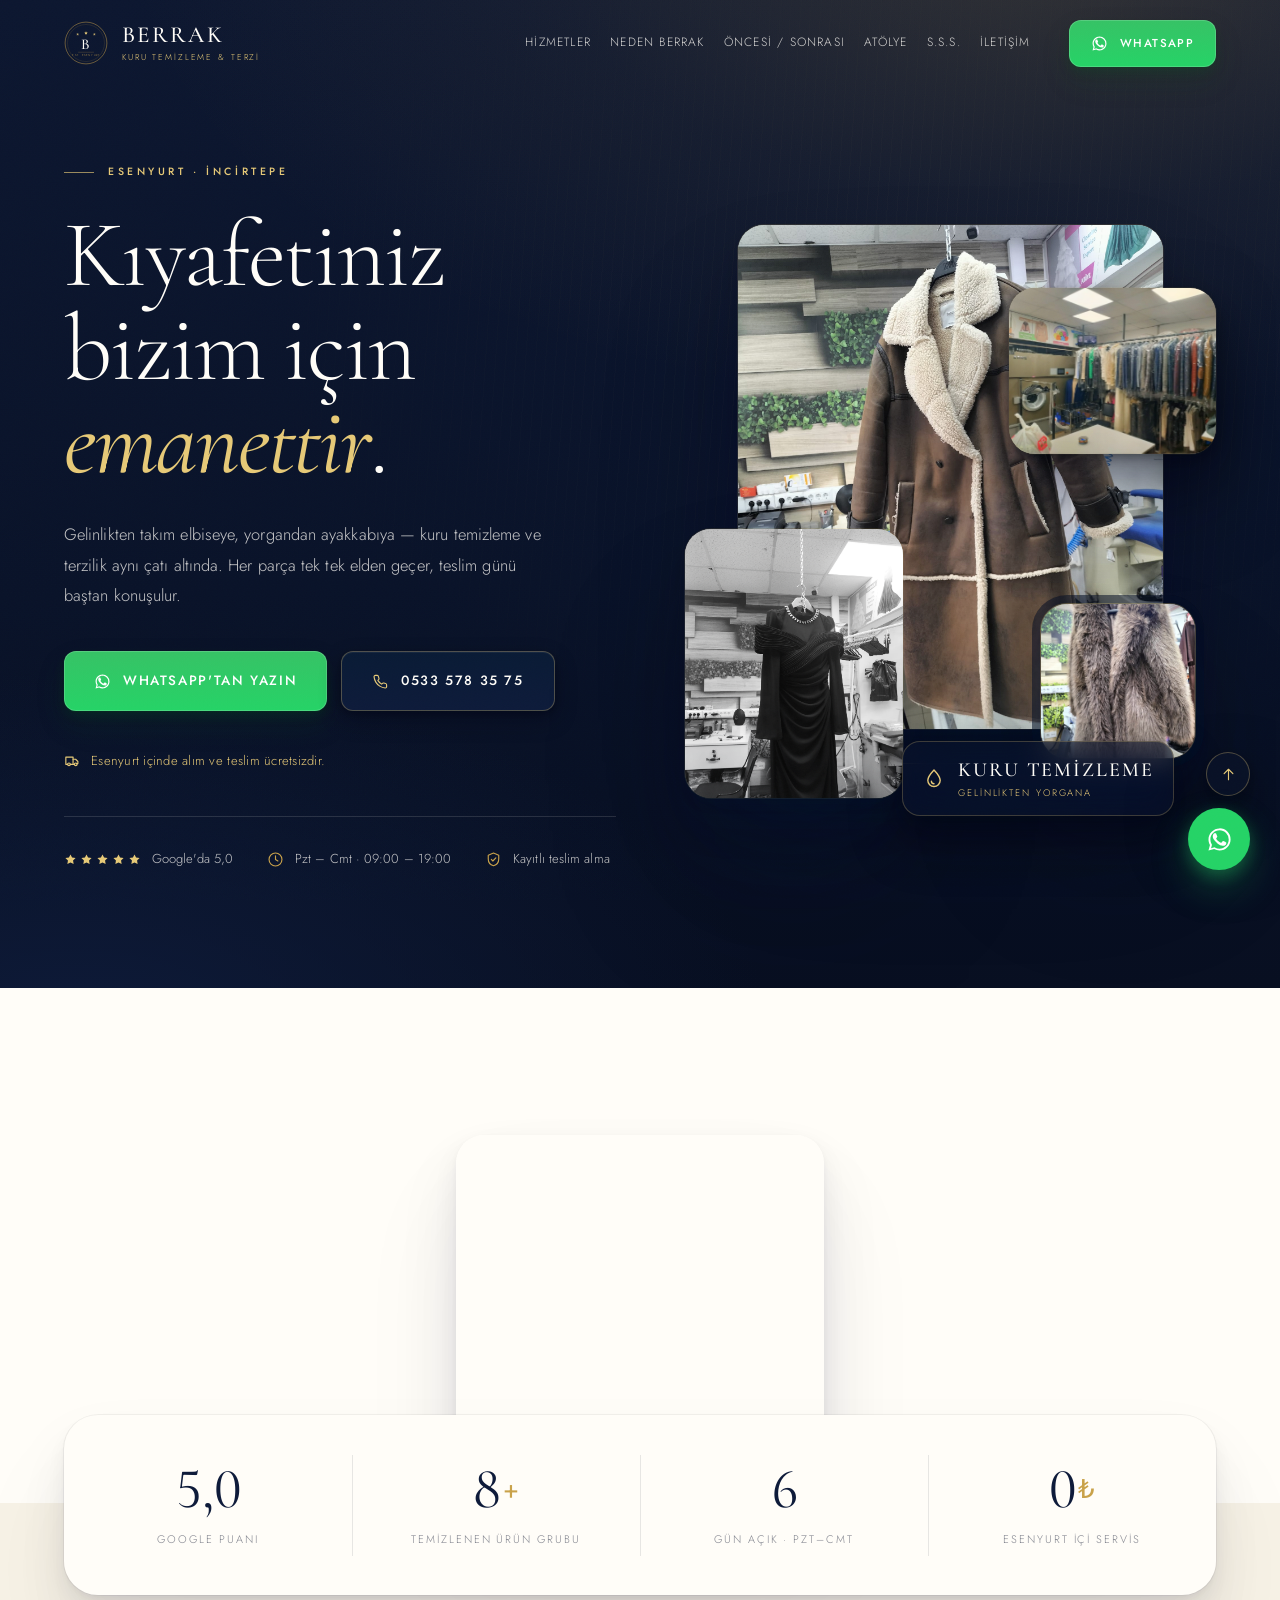
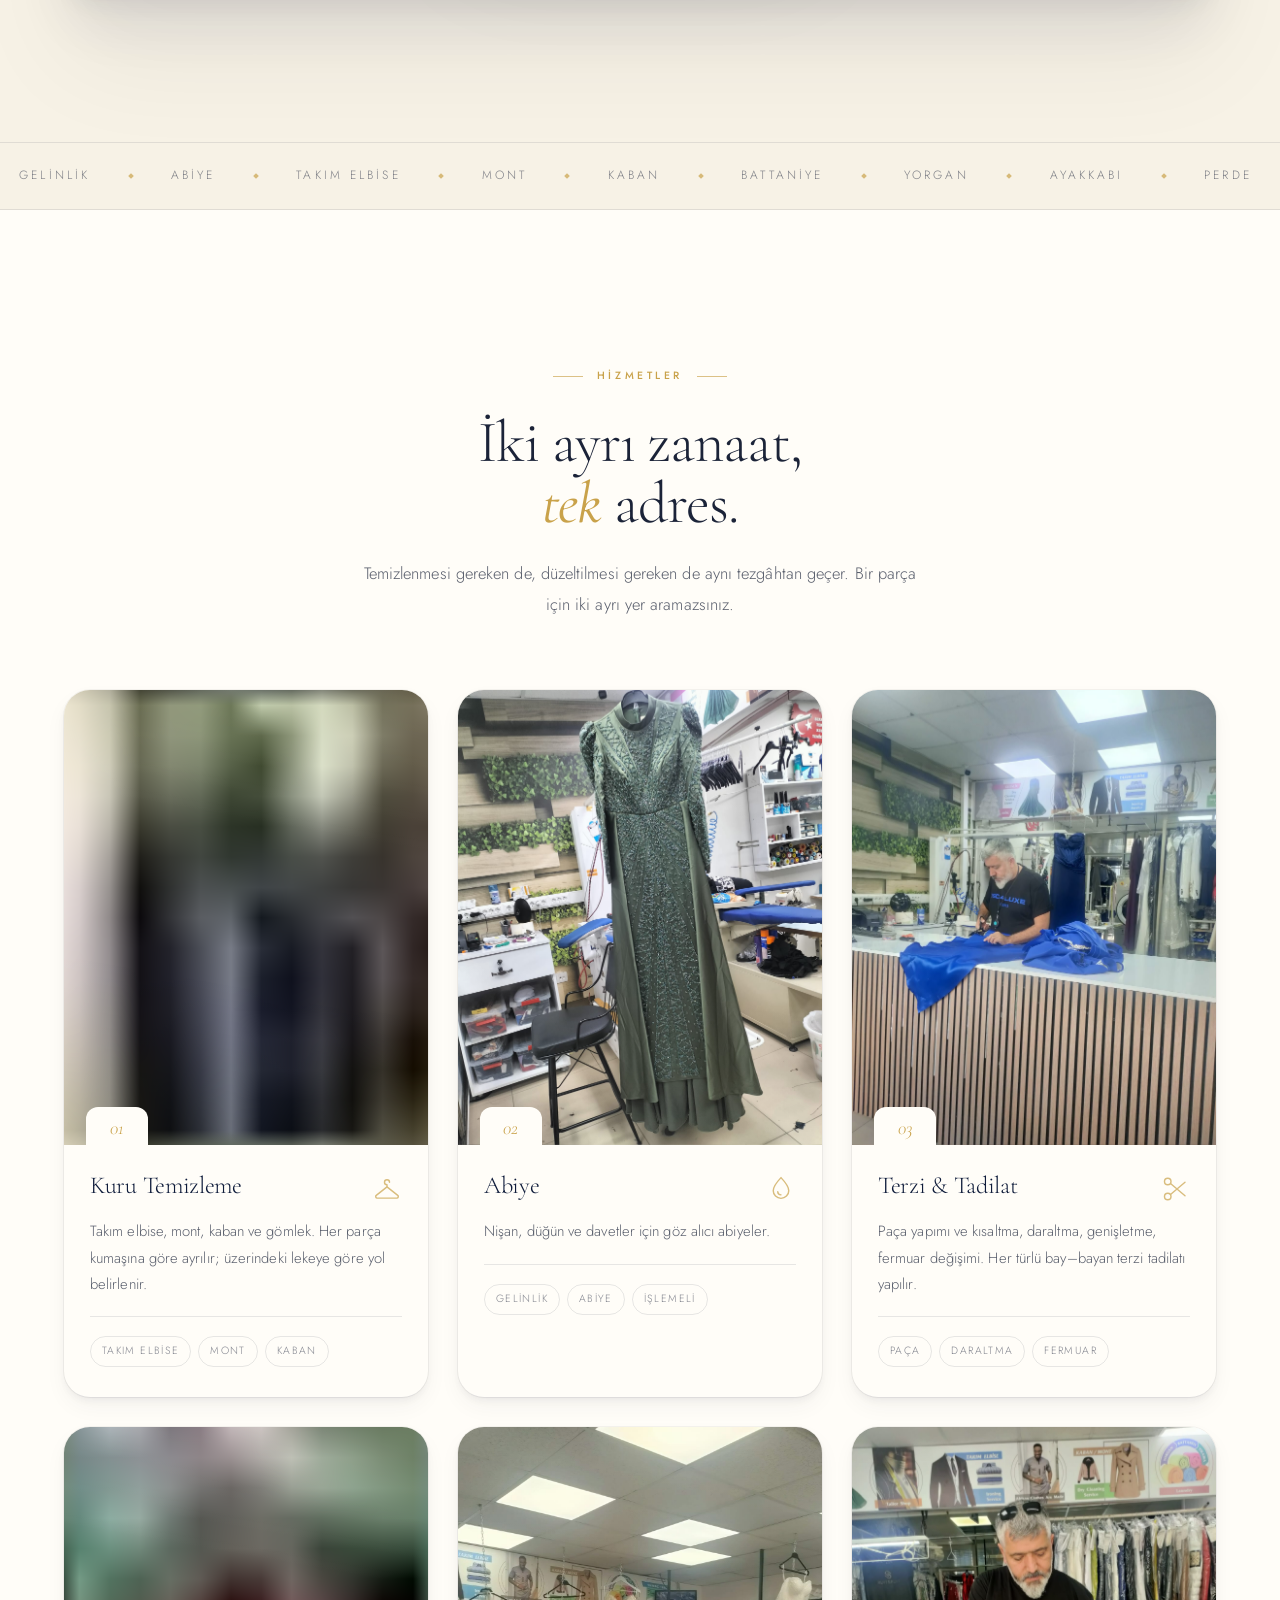
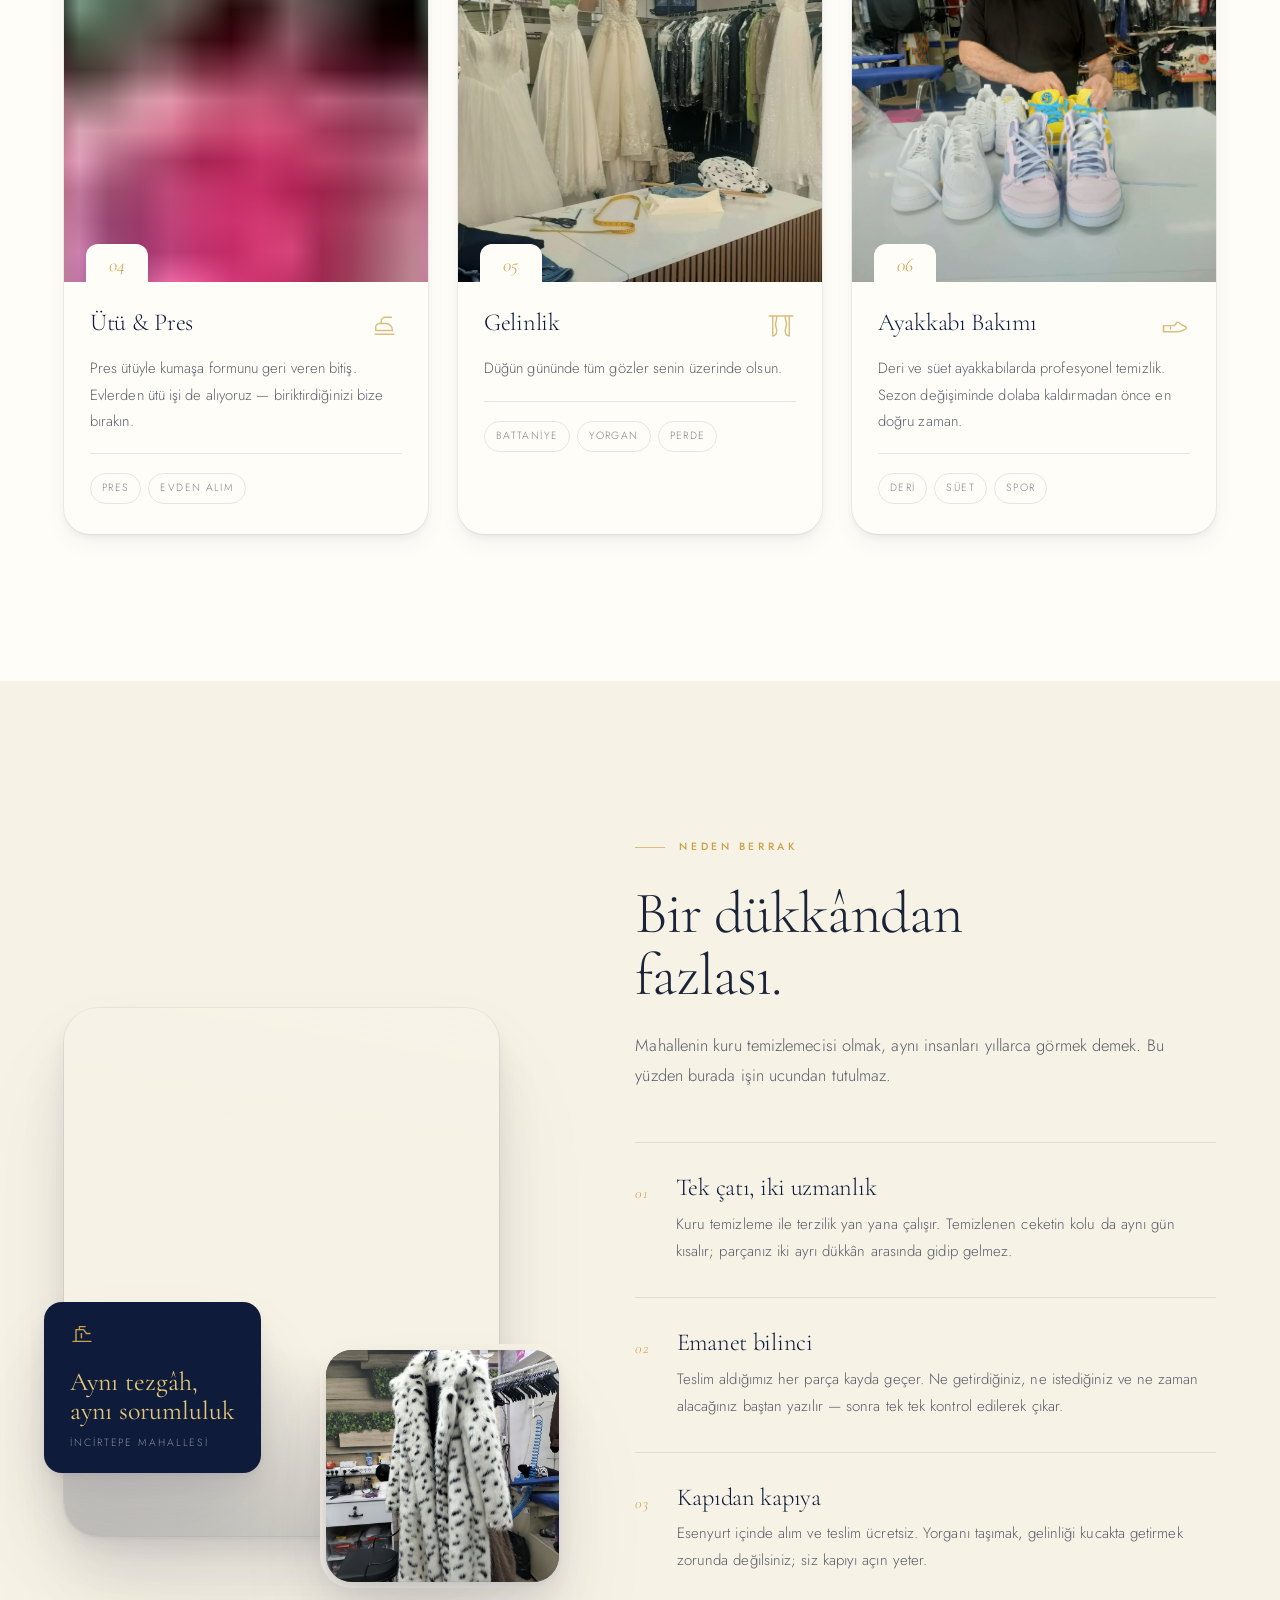
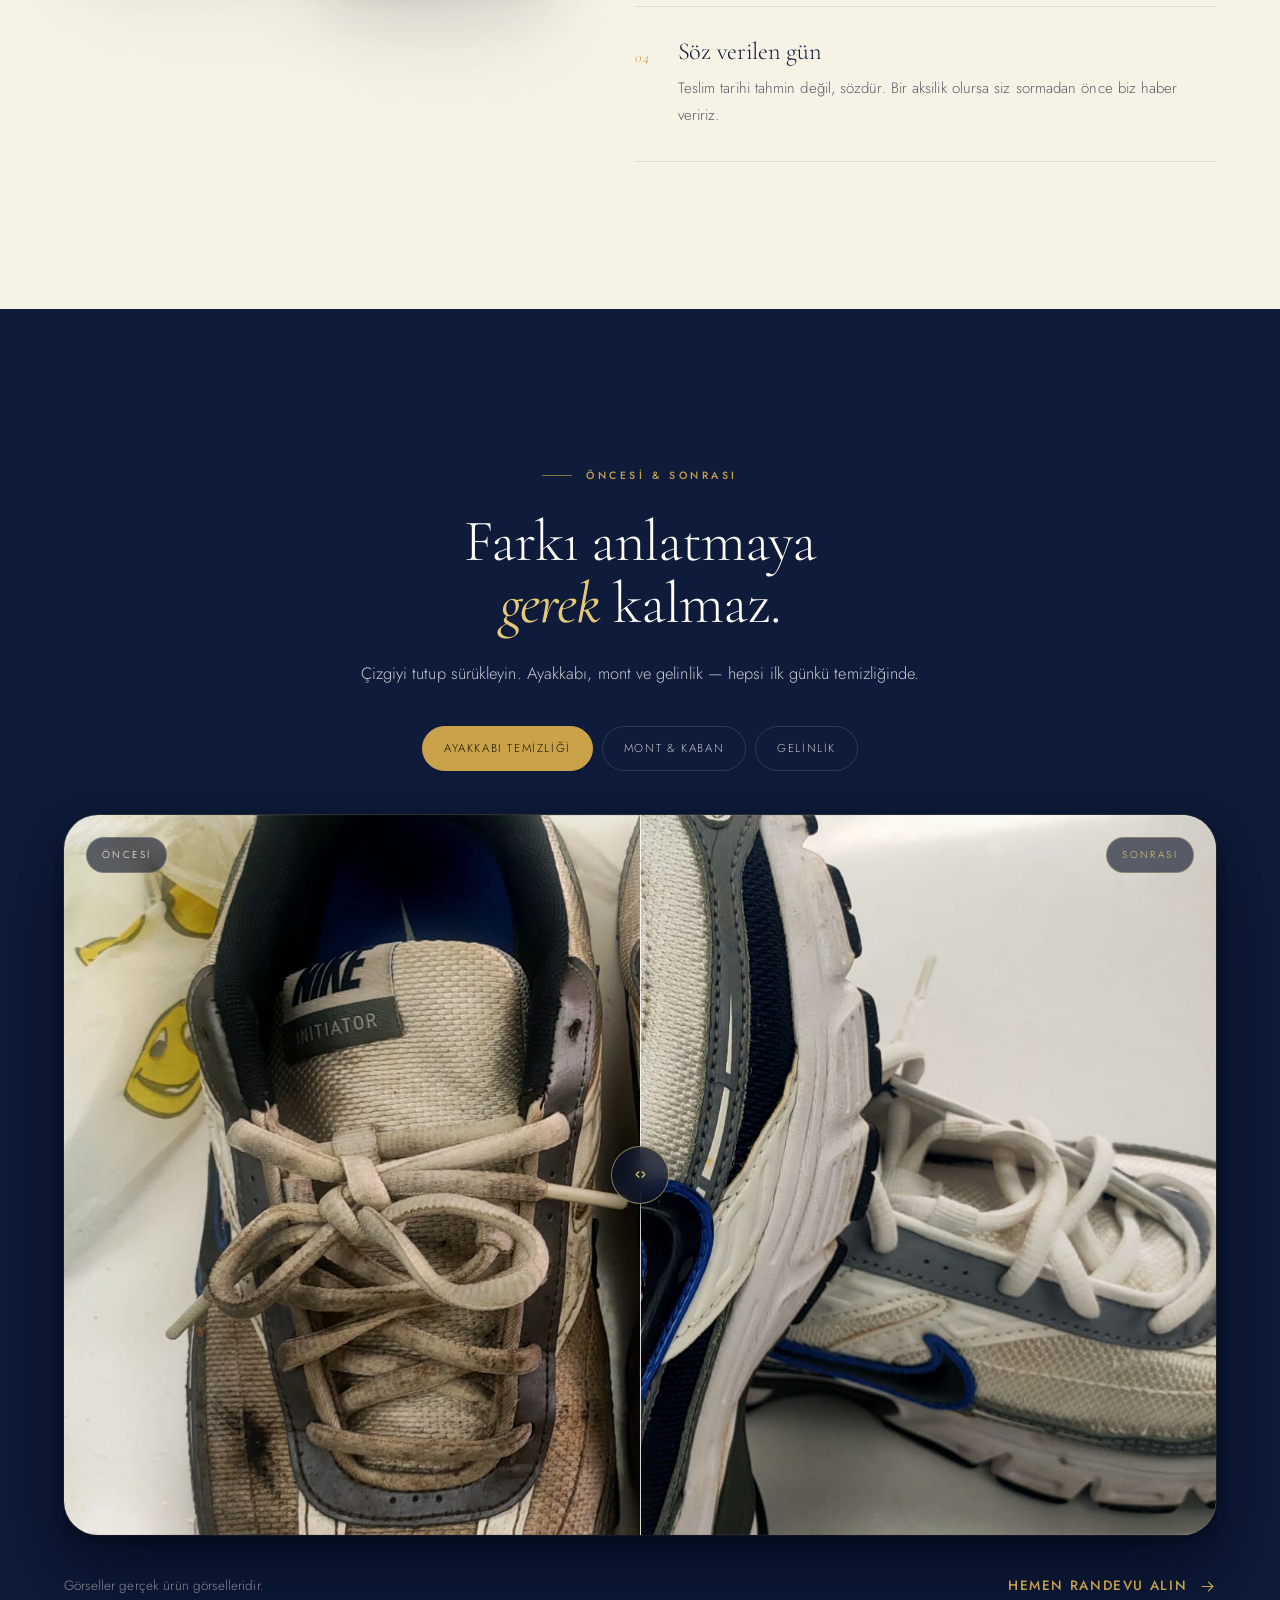
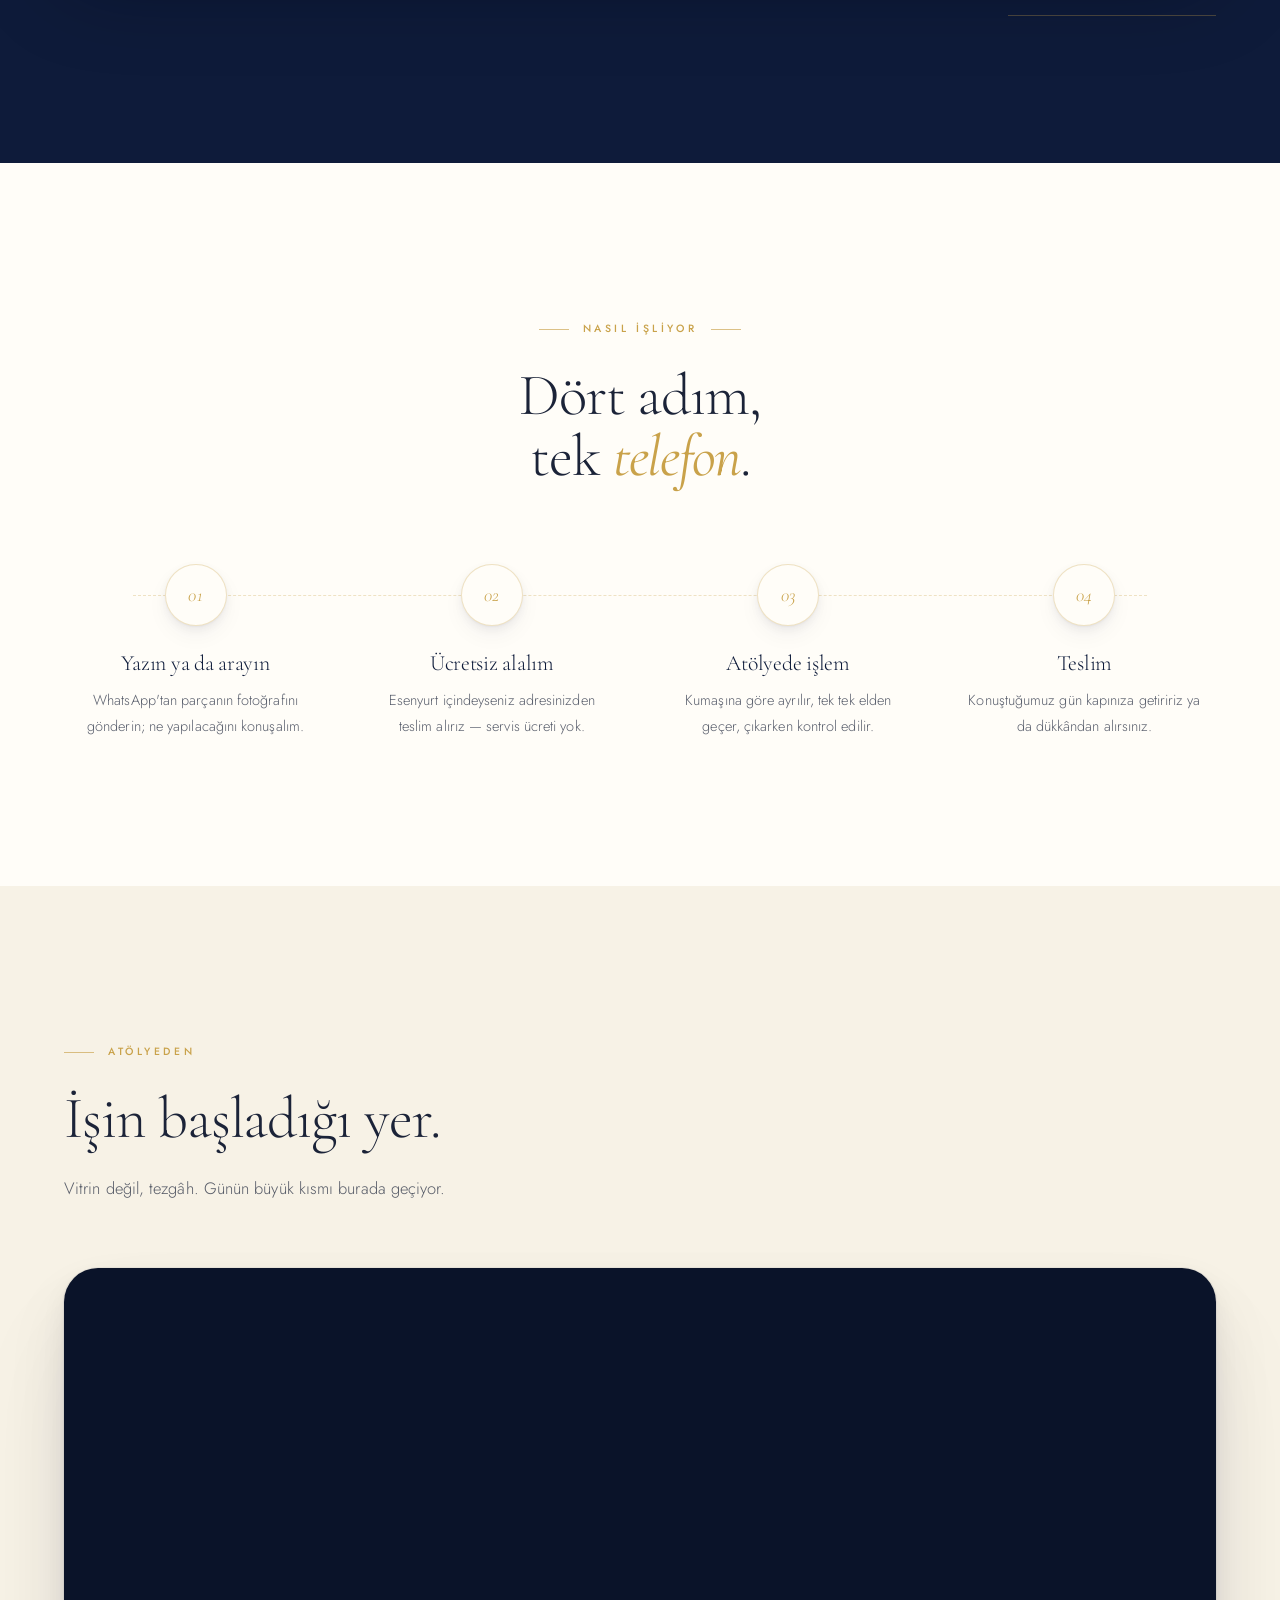
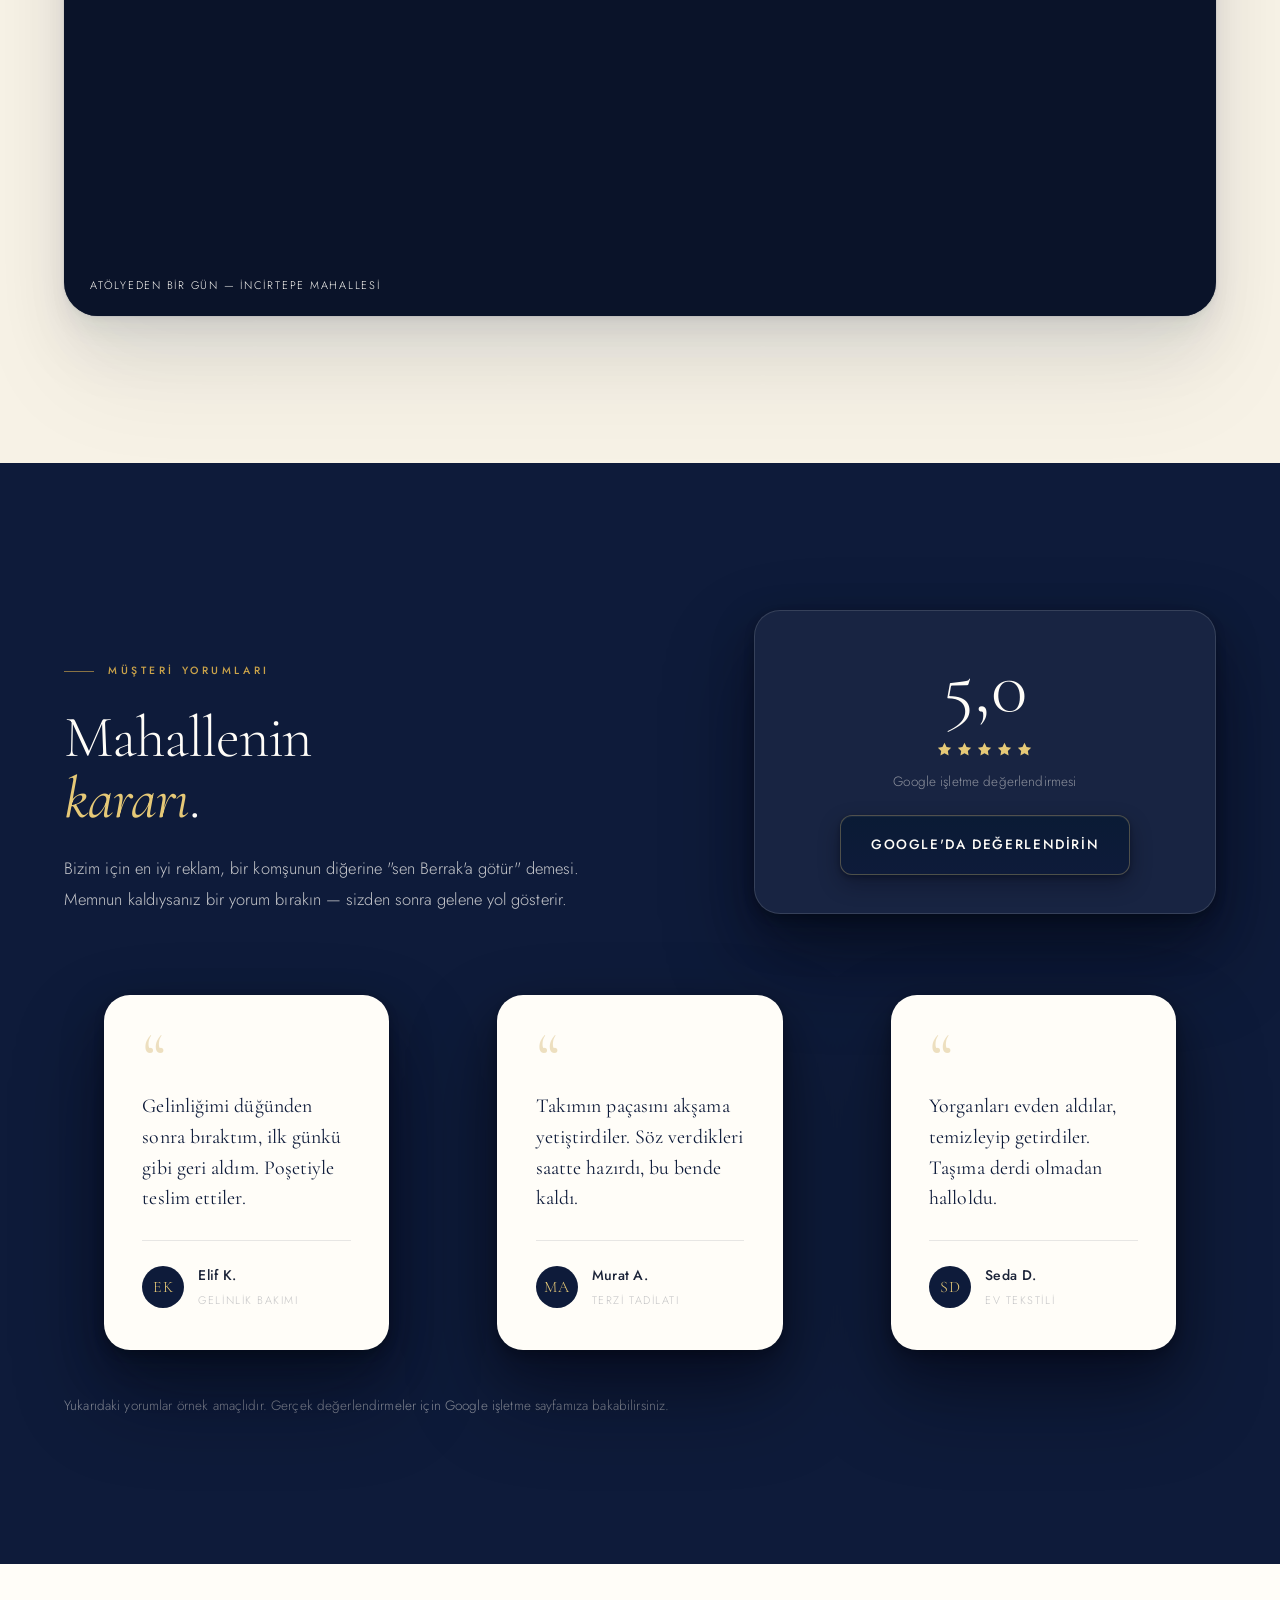
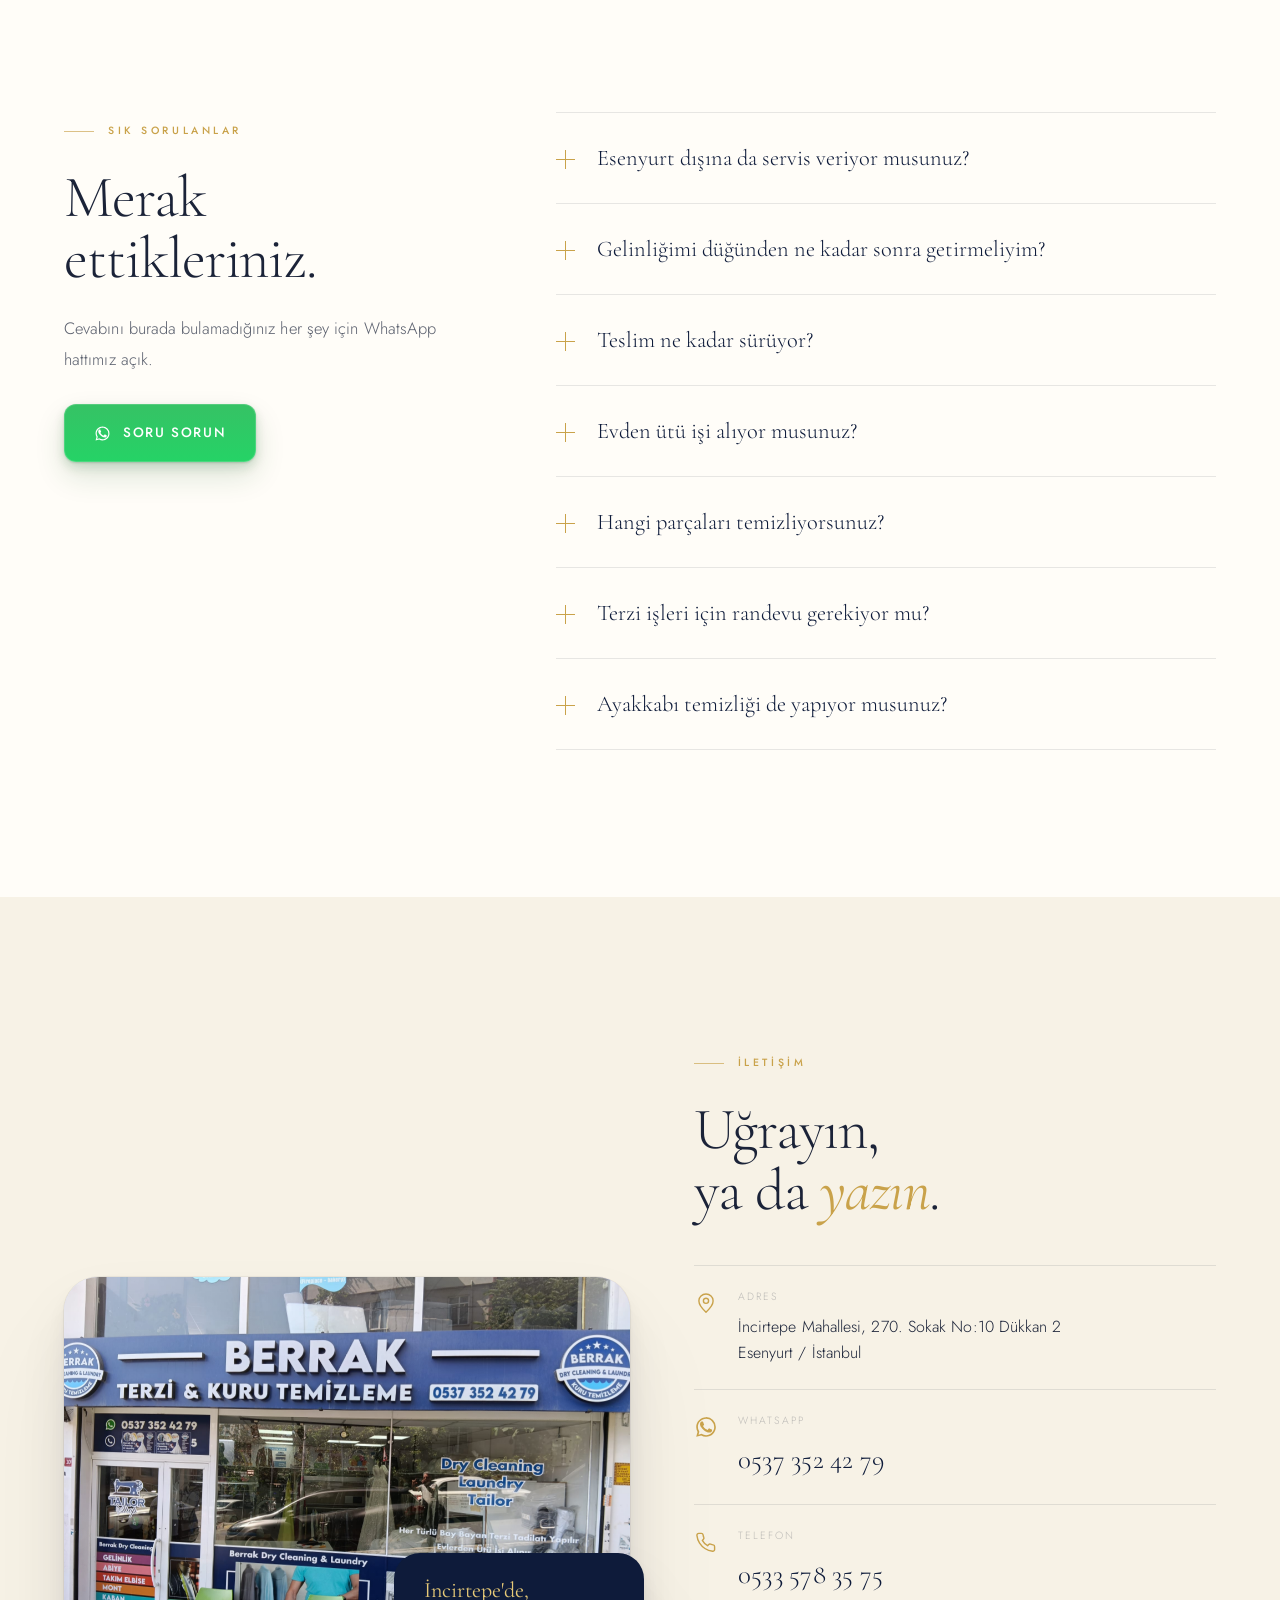
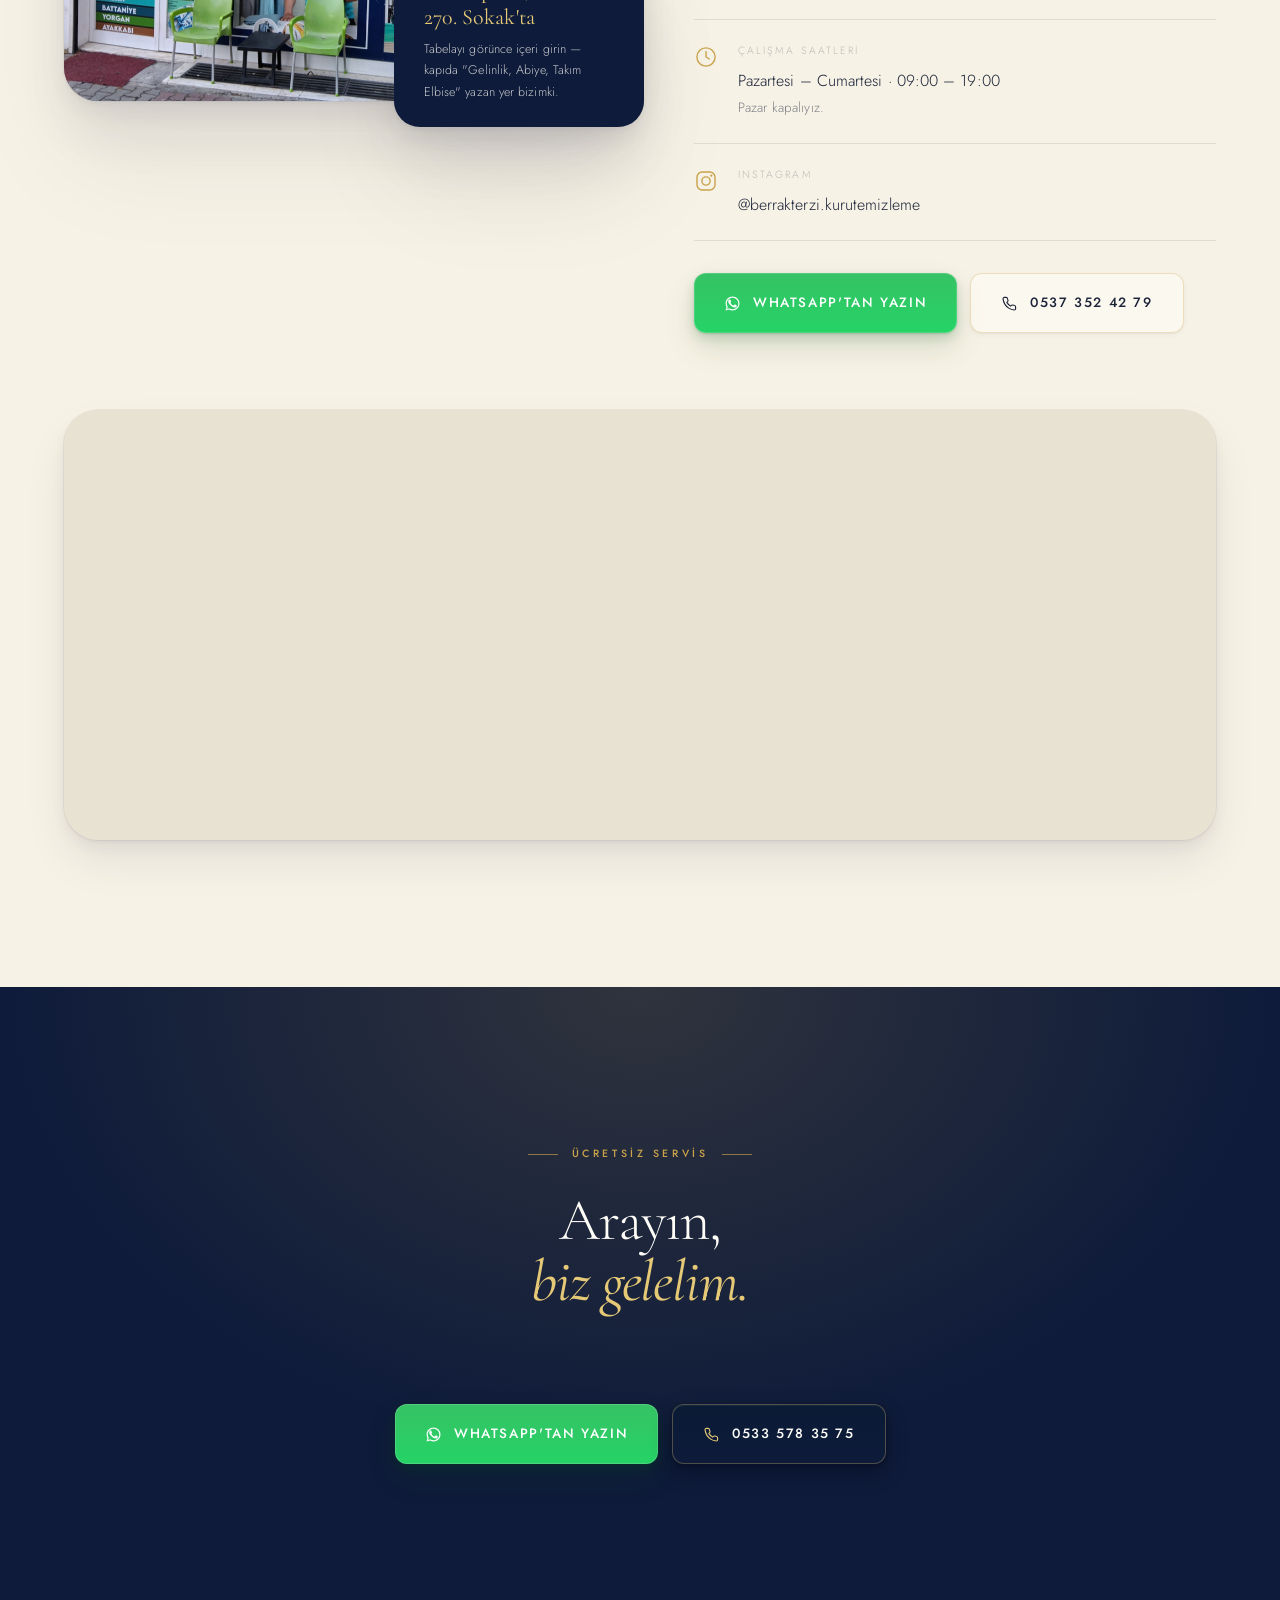
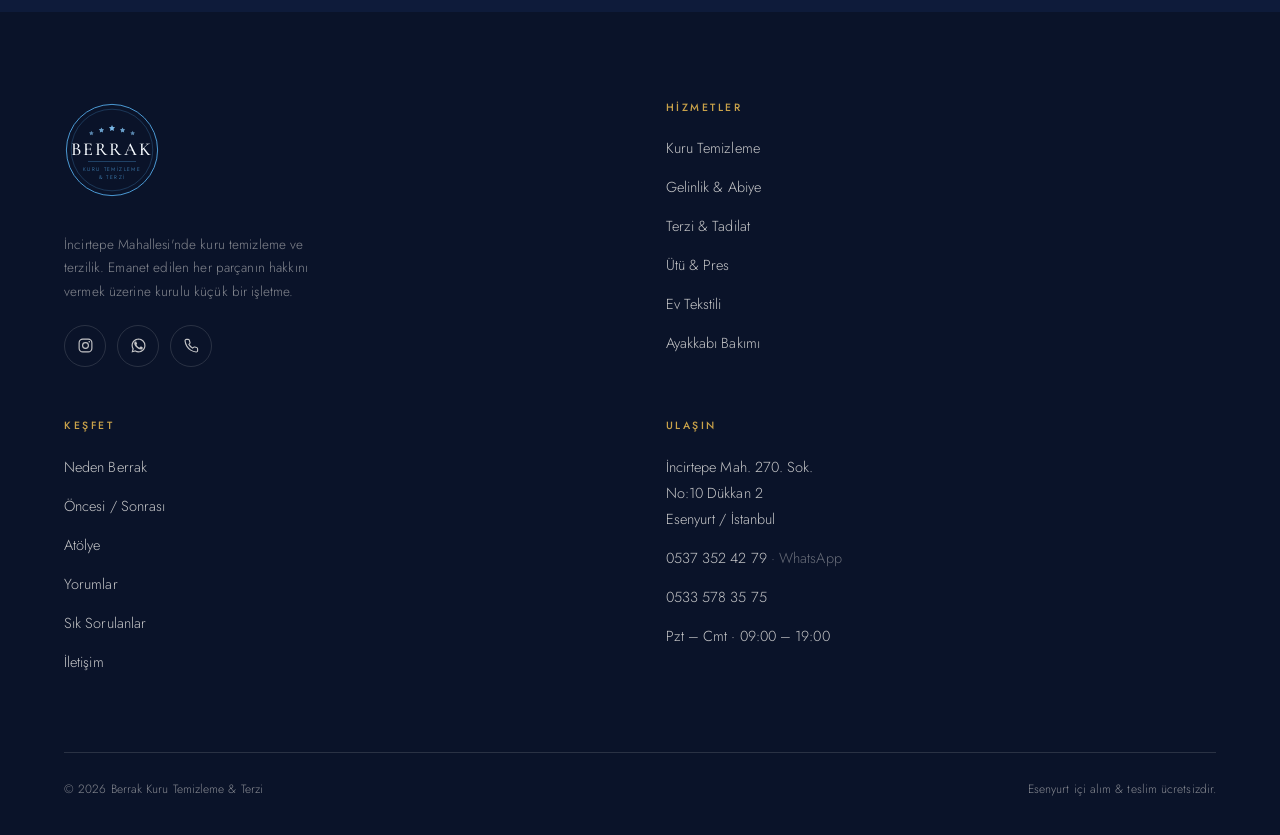
==== commit 0cb24a5f: "Center the lede paragraph inside centered section heads .lede caps at 56ch, so inside a .sec-head.ce" ====
--- a/index.html
+++ b/index.html
@@ -150,6 +150,7 @@
 
 .sec-head{max-width:660px}
 .sec-head.center{margin-inline:auto;text-align:center}
+.sec-head.center .lede{margin-inline:auto}
 .sec-head .lede{margin-top:24px}
 
 /* ince altın kural + elmas düğüm */
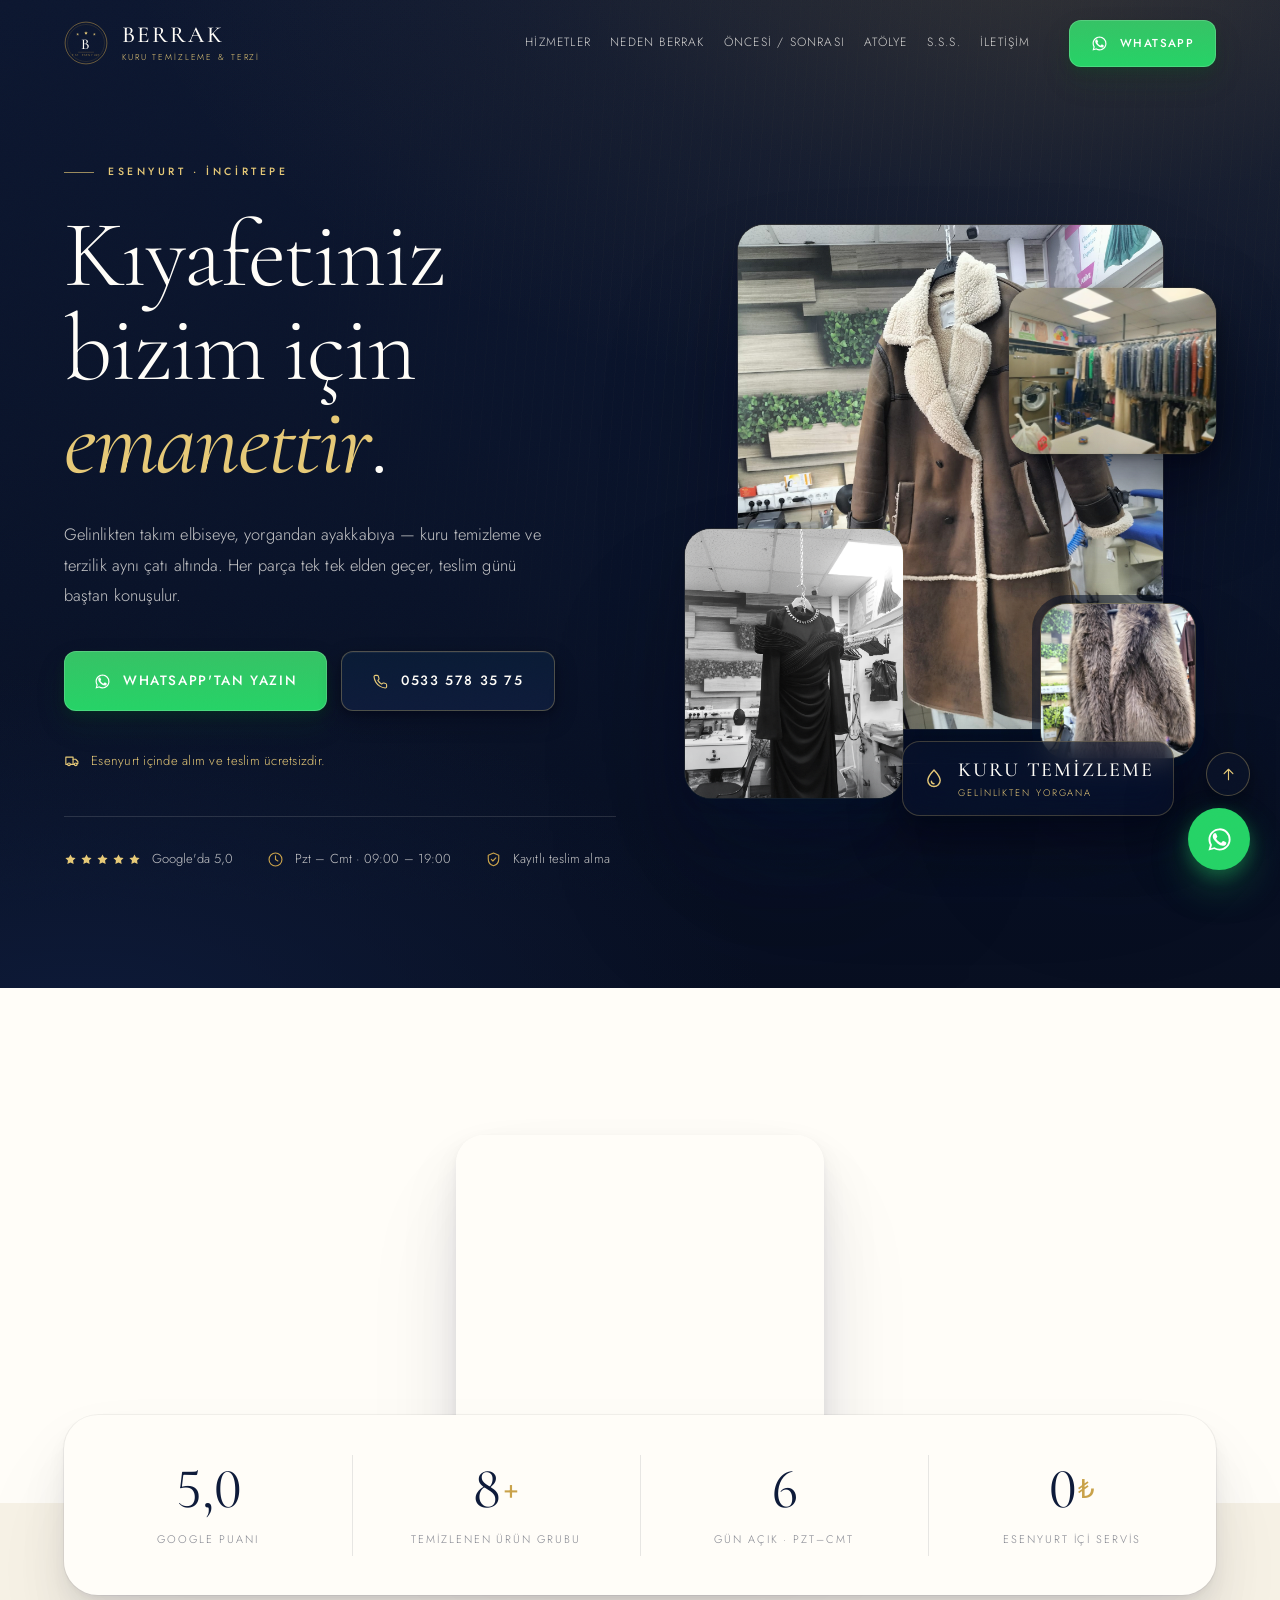
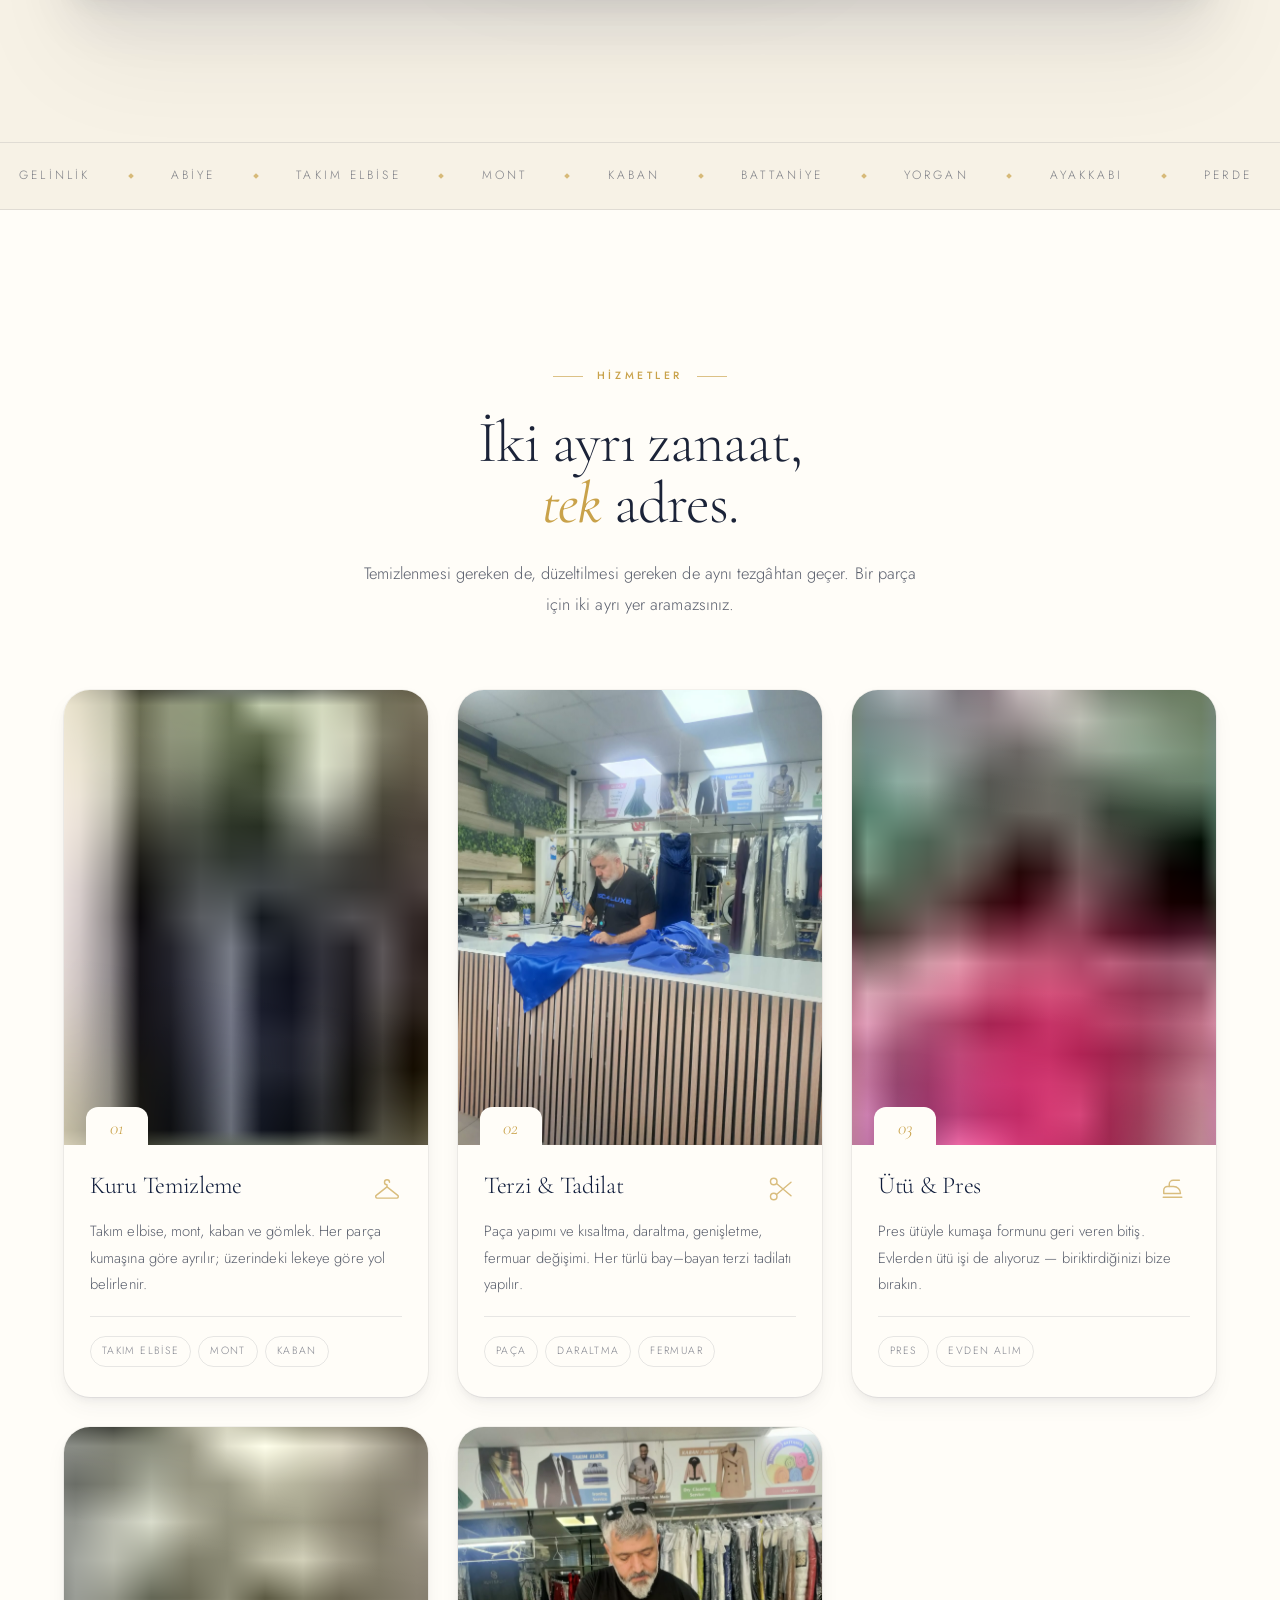
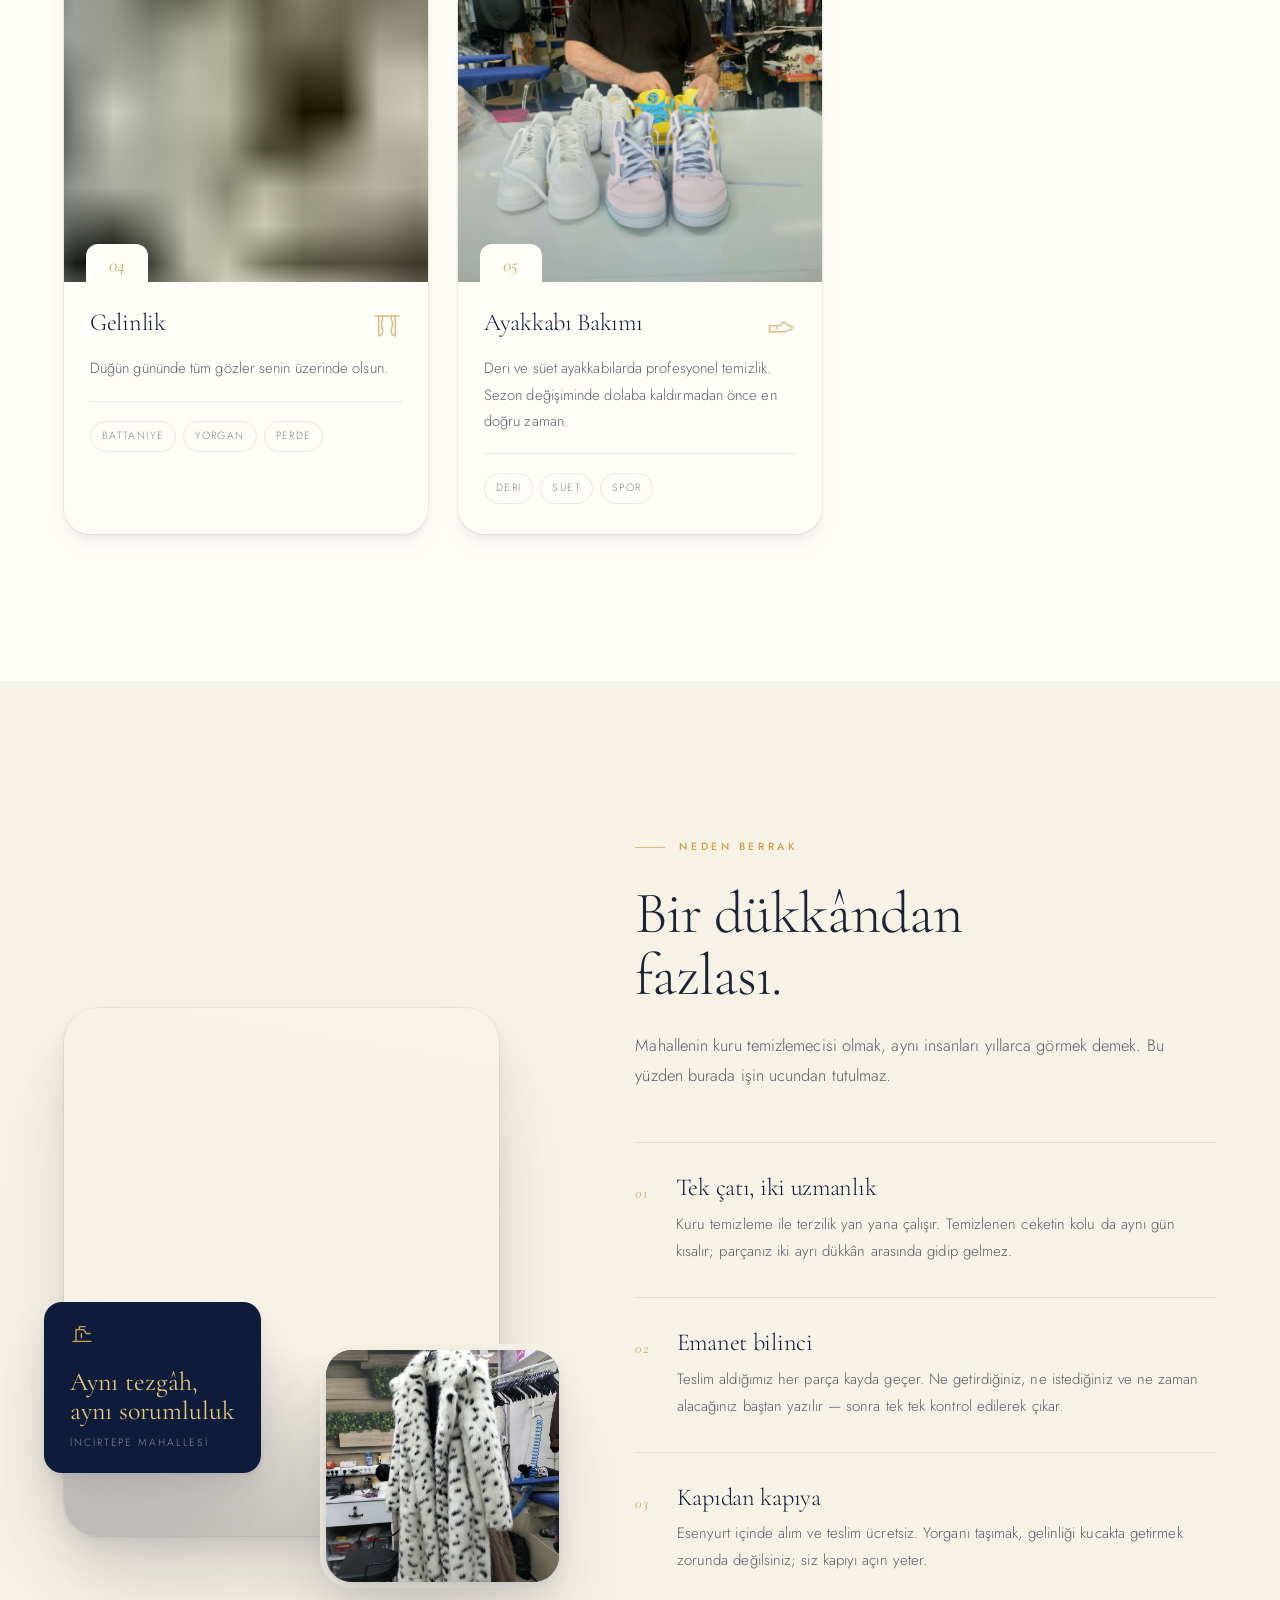
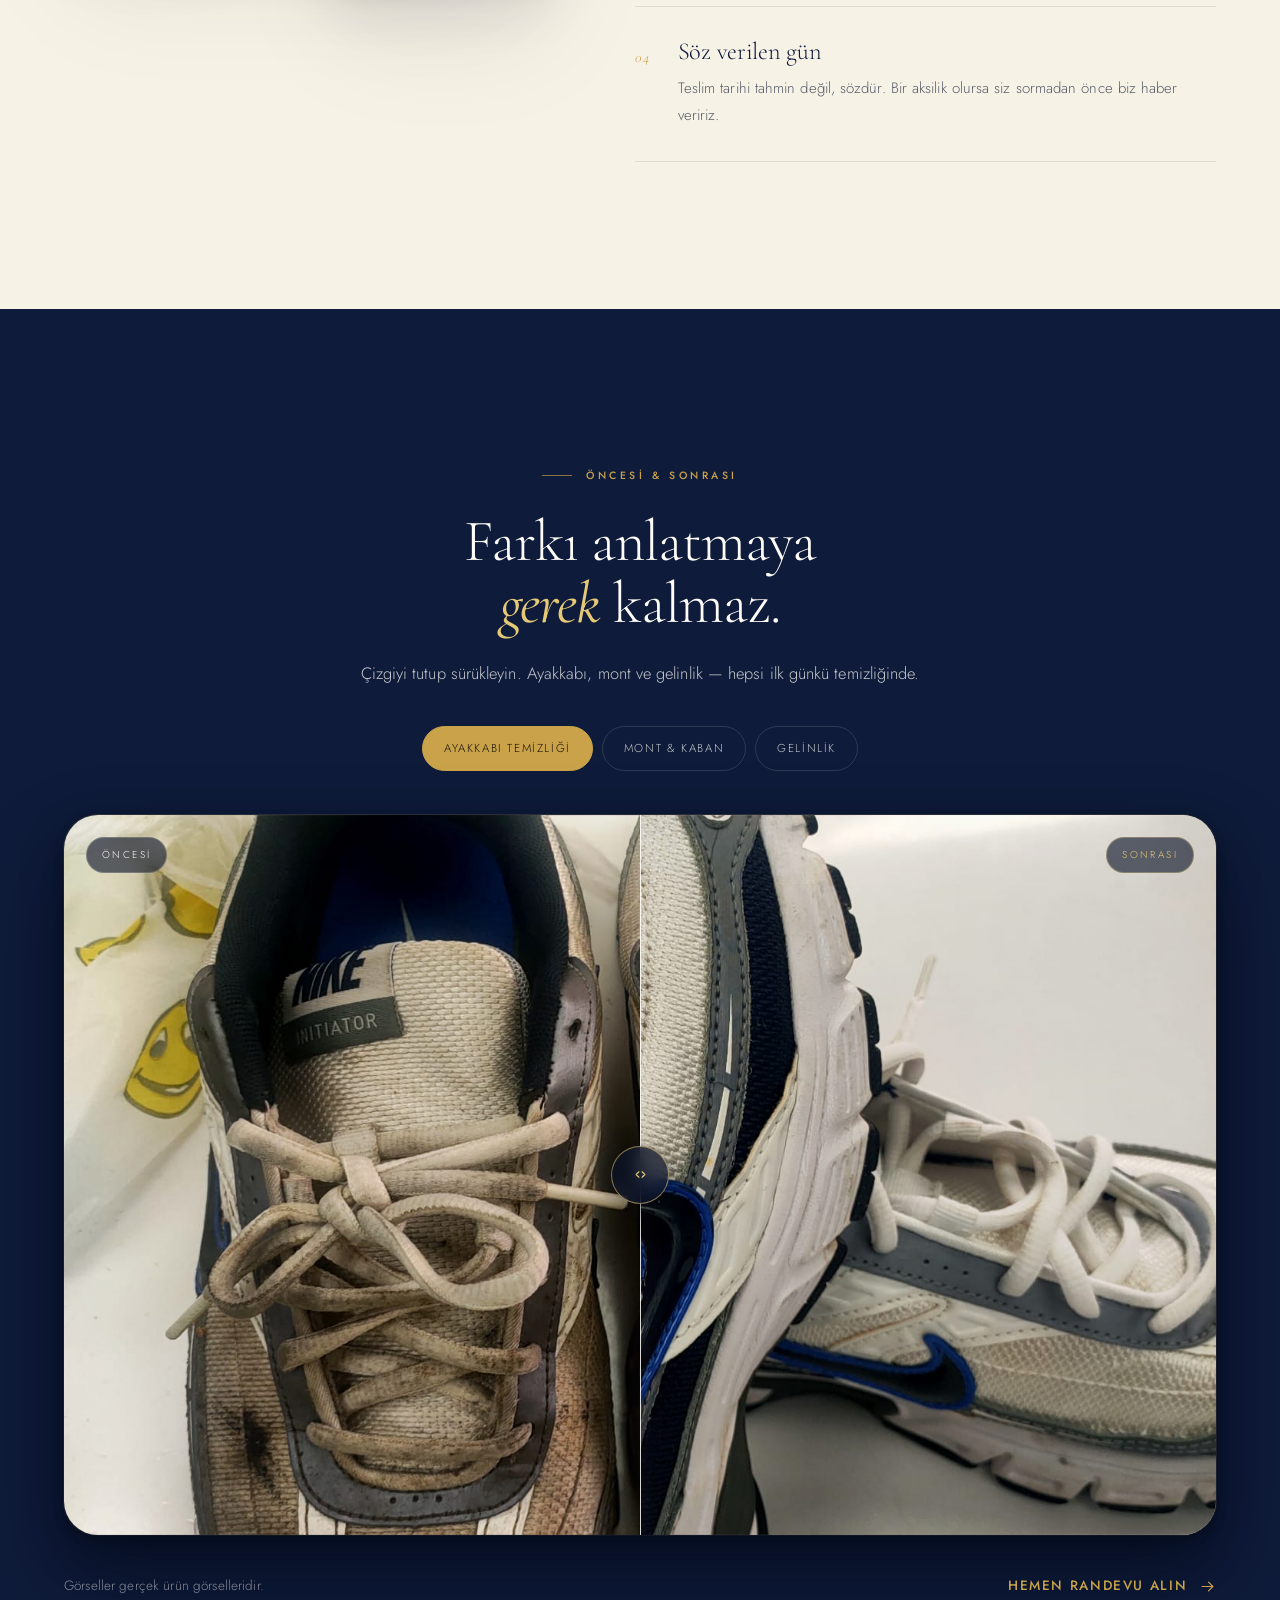
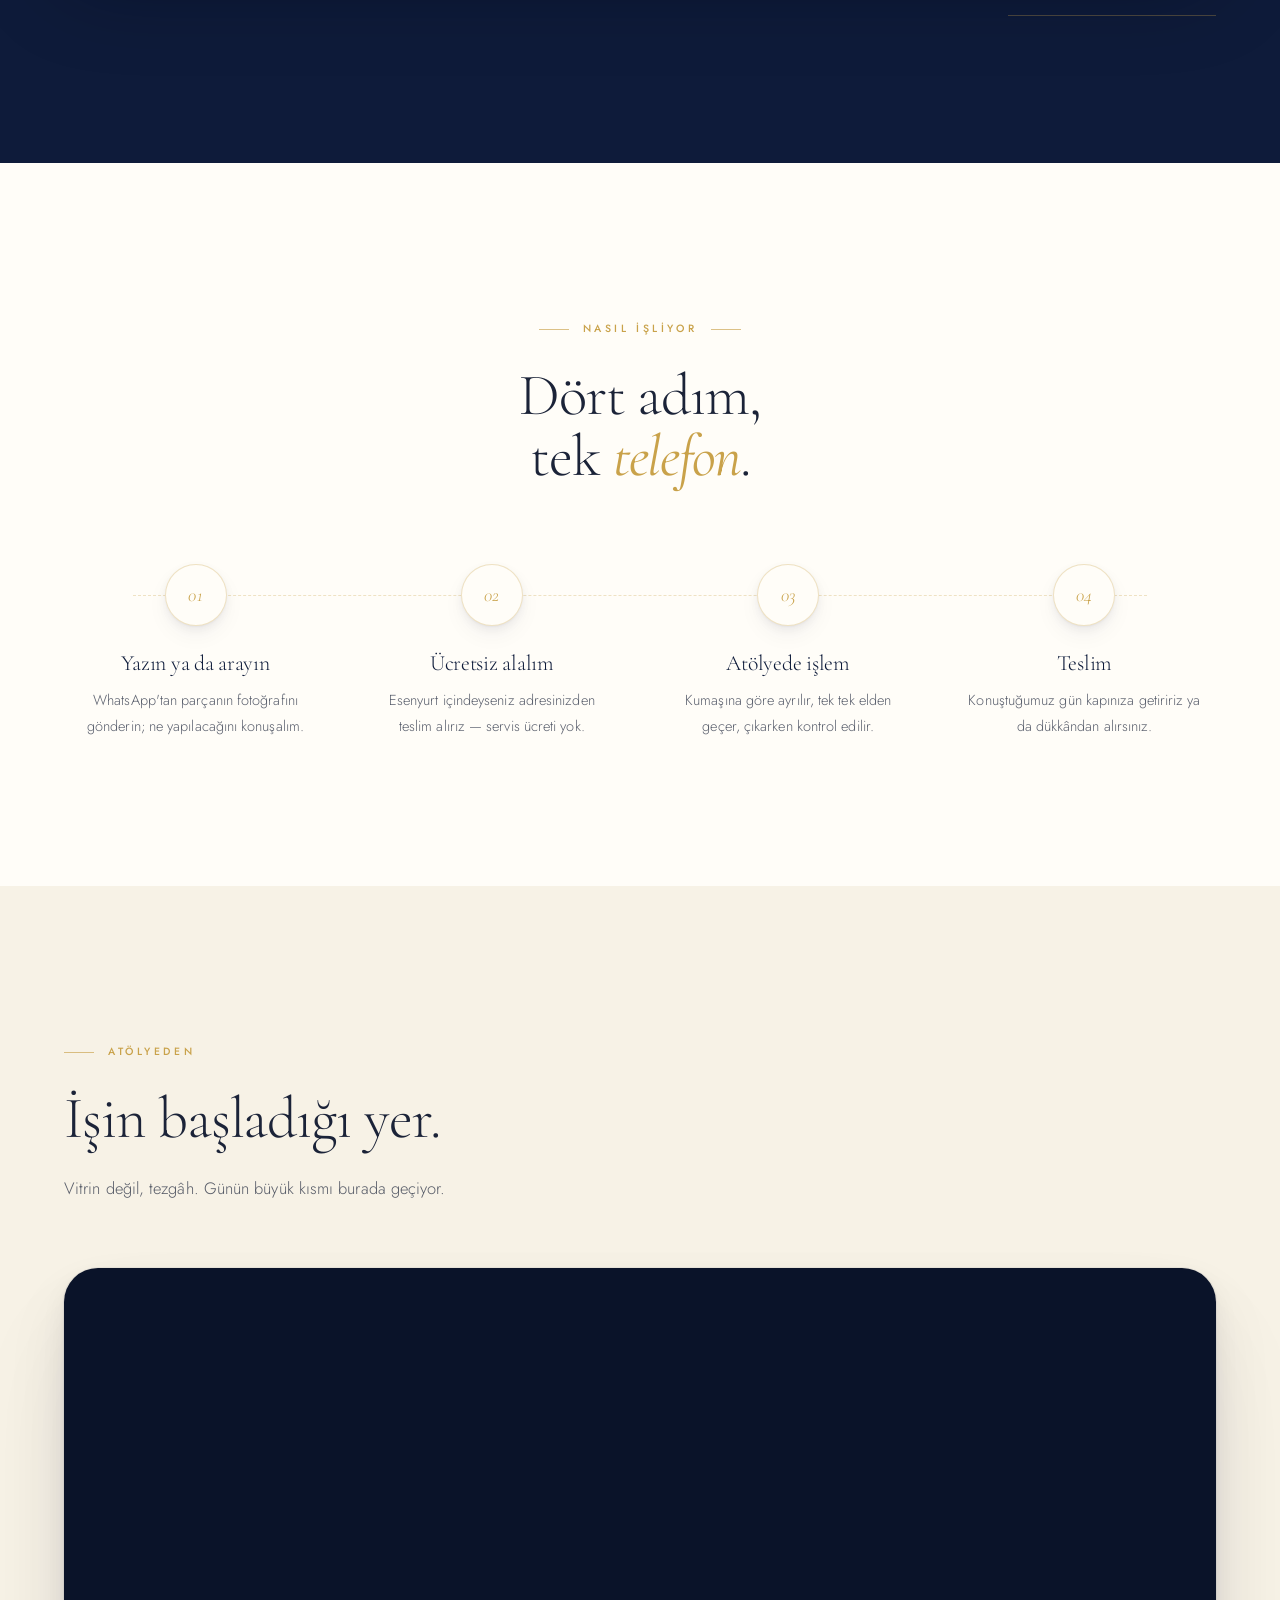
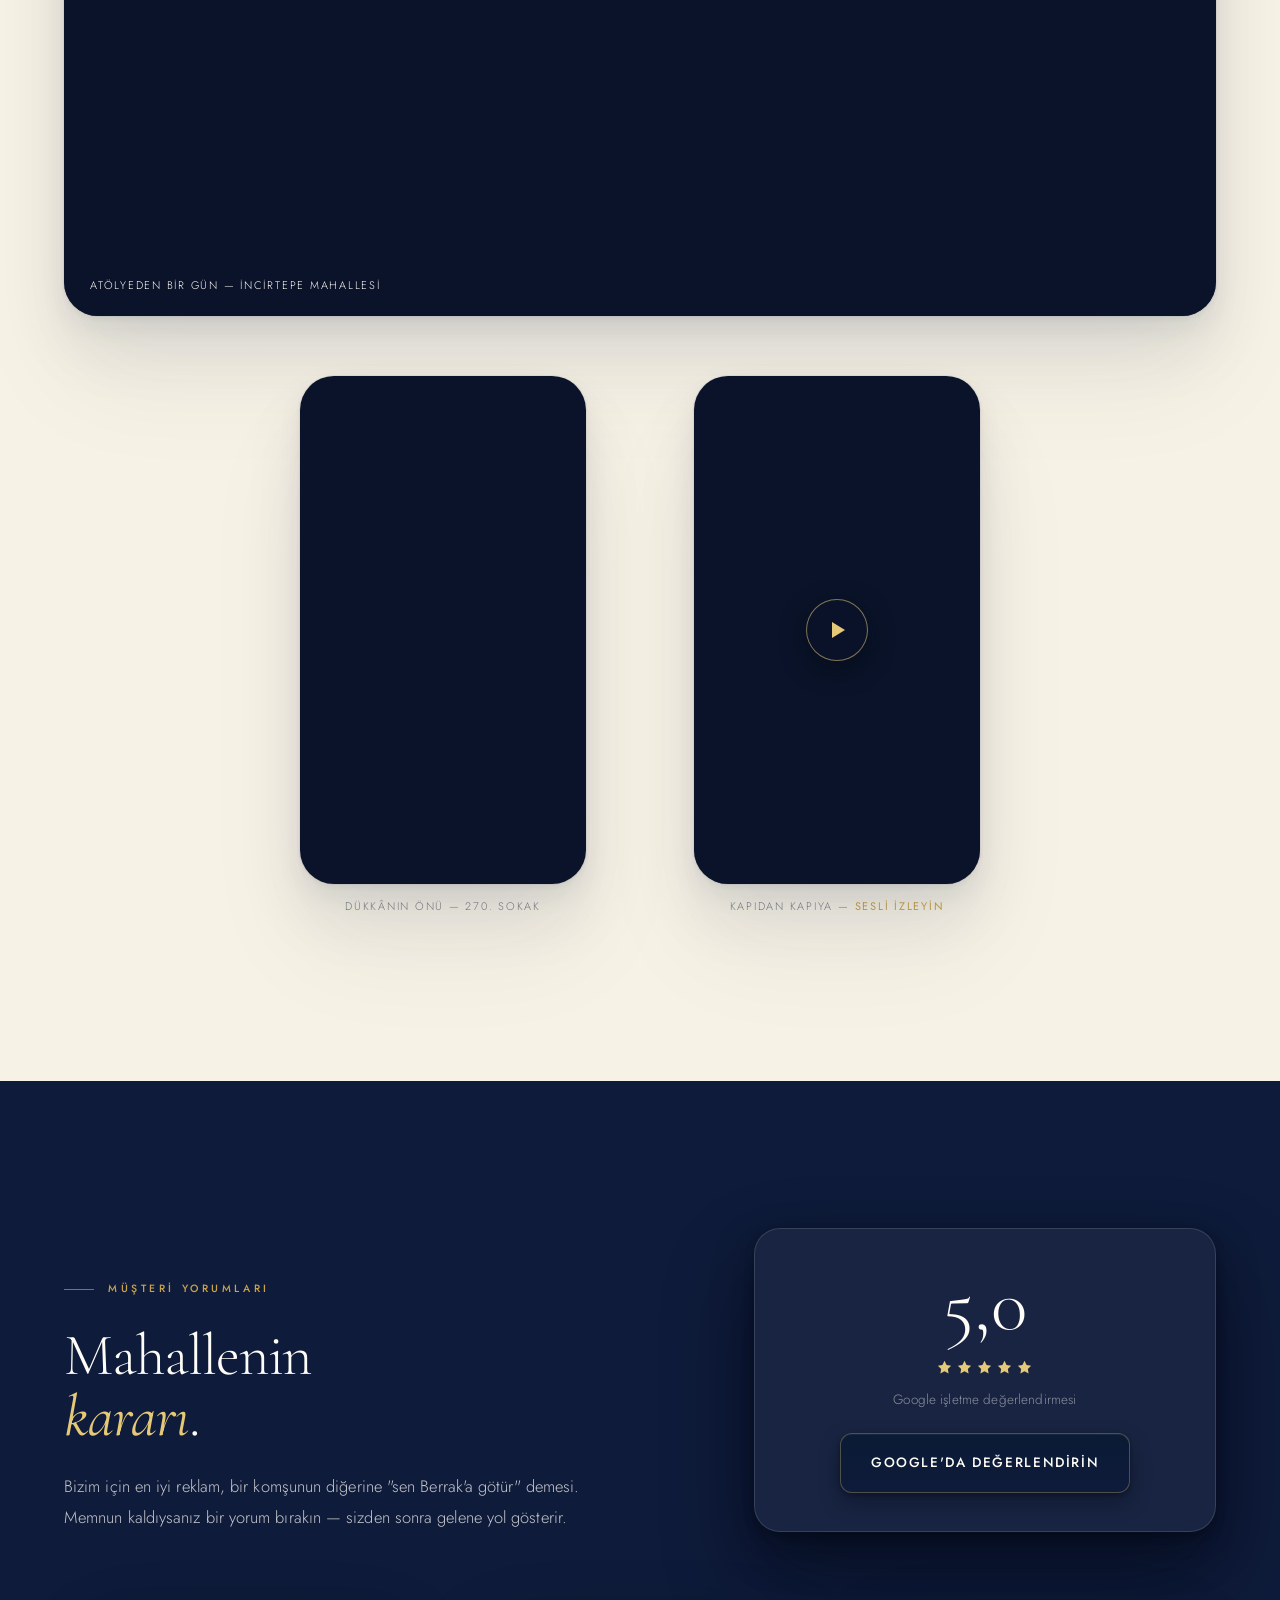
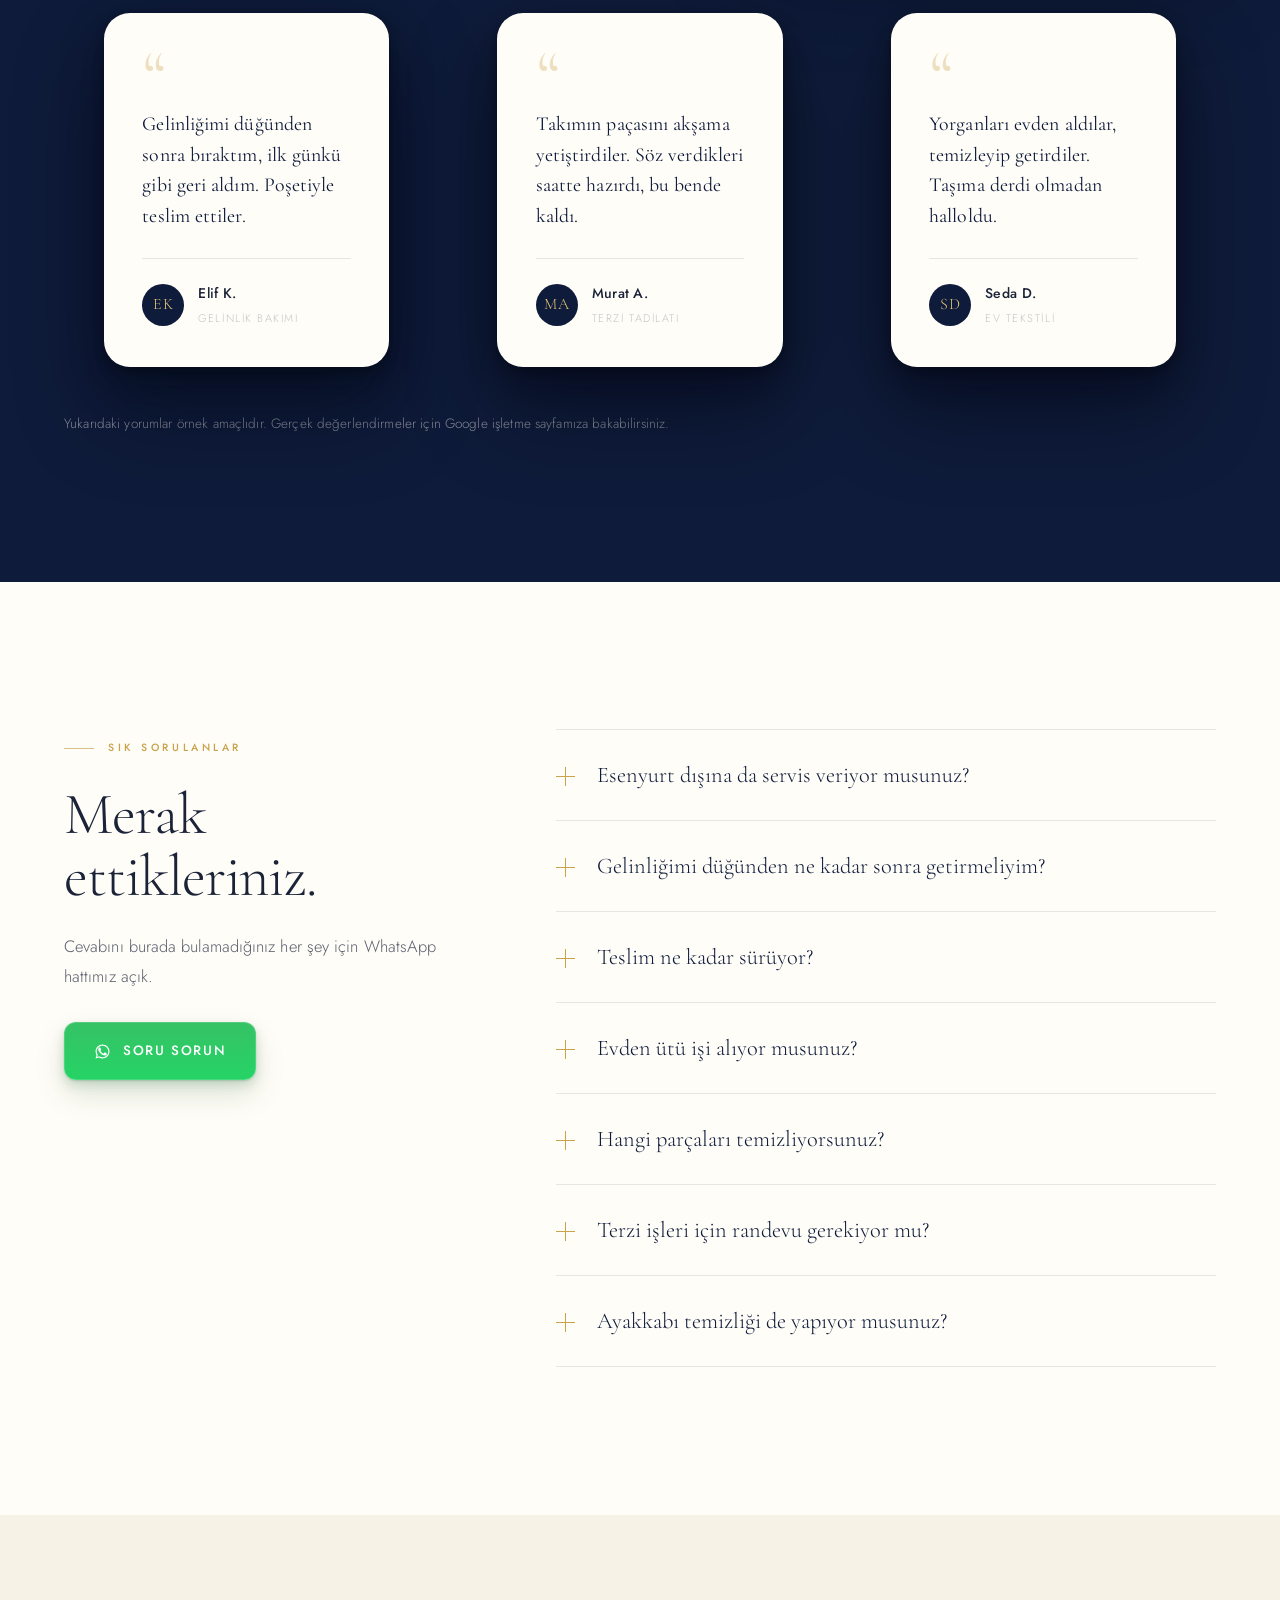
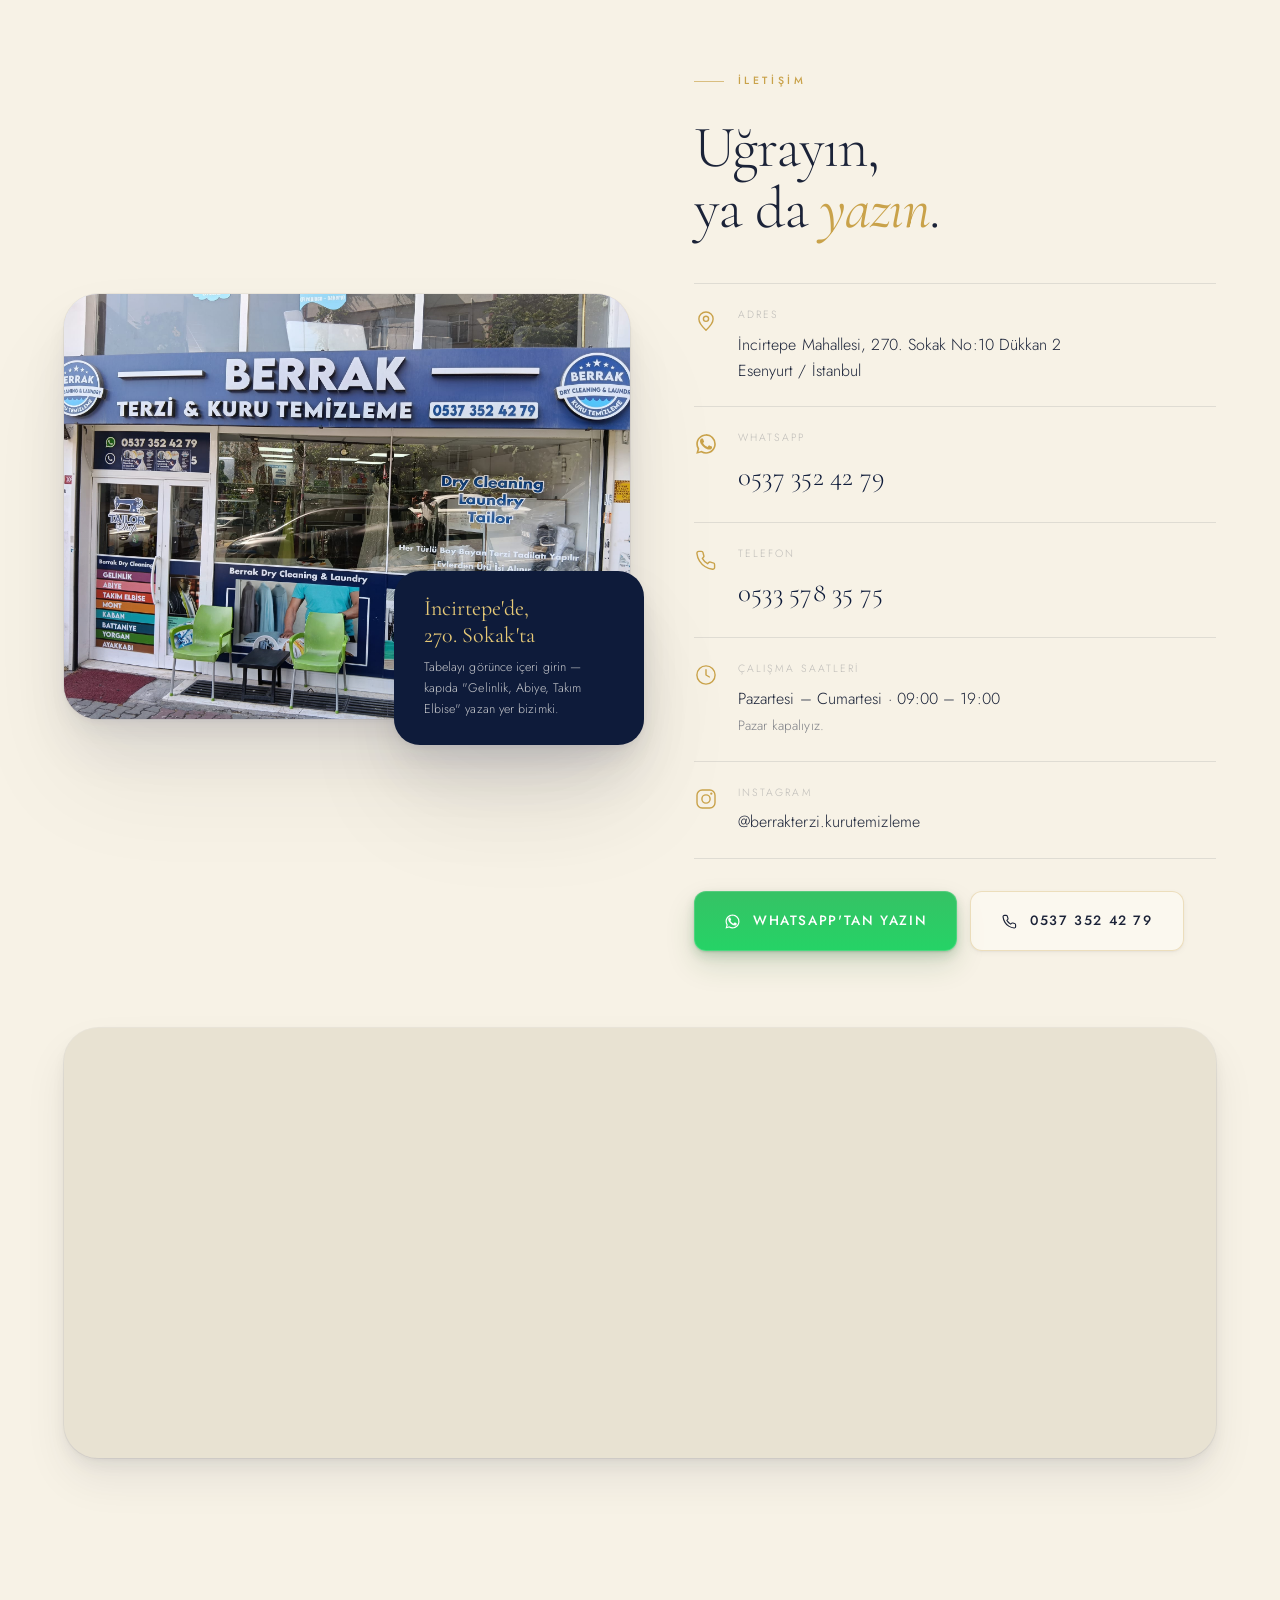
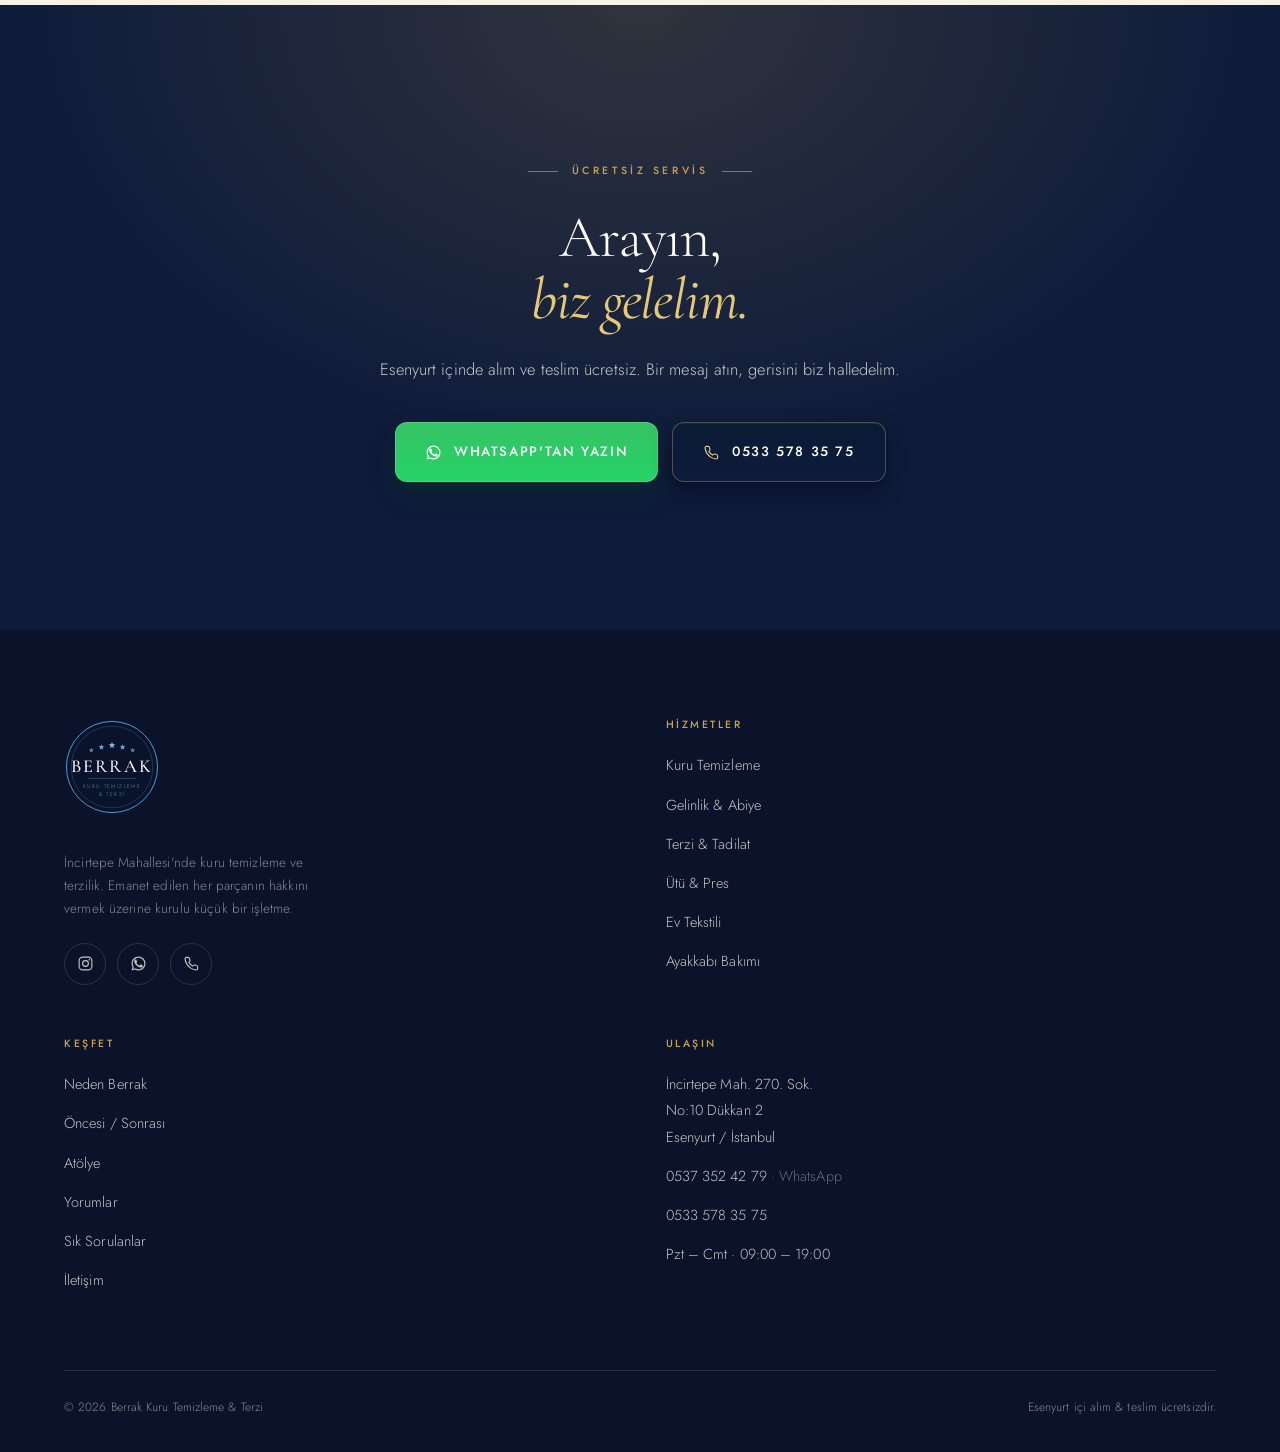
==== commit 959d2d1f: "Drop the Abiye service card and add the two shop videos Services are down to five cards; renumber 01" ====
--- a/index.html
+++ b/index.html
@@ -504,6 +504,51 @@
 }
 @media (max-width:760px){ .gal-film{aspect-ratio:4/3} }
 
+/* iki zanaat — yan yana dikey videolar */
+.craft-duo{
+  display:grid;grid-template-columns:repeat(2,1fr);gap:clamp(16px,2.2vw,28px);
+  max-width:760px;margin:clamp(30px,3.4vw,46px) auto 0;
+}
+.craft-ph{
+  position:relative;aspect-ratio:9/16;overflow:hidden;
+  border-radius:var(--r-xl);background:var(--navy-deep);
+  box-shadow:var(--sh-lg),0 0 0 1px rgba(27,35,56,.05);
+}
+.craft-ph>video{display:block;width:100%;height:100%;object-fit:cover}
+/* kaynak dosyada döndürme bilgisi yok: 16/9 kare 90° çevrilip 9/16 çerçeveyi doldurur */
+.craft-ph.rot90>video{
+  position:absolute;top:50%;left:50%;
+  width:177.78%;height:56.25%;
+  transform:translate(-50%,-50%) rotate(90deg);
+}
+.craft-play{
+  position:absolute;inset:0;z-index:3;display:flex;
+  align-items:center;justify-content:center;
+  background:linear-gradient(to top,rgba(10,19,41,.55),rgba(10,19,41,.12));
+  color:var(--ivory);transition:opacity .5s var(--ease);
+}
+.craft-play i{
+  width:62px;height:62px;border-radius:50%;display:flex;
+  align-items:center;justify-content:center;
+  background:rgba(10,19,41,.66);-webkit-backdrop-filter:blur(10px);backdrop-filter:blur(10px);
+  border:1px solid rgba(230,201,119,.55);color:var(--gold-soft);
+  box-shadow:0 8px 24px rgba(3,7,18,.5);transition:transform .45s var(--ease);
+}
+.craft-play i::after{
+  content:"";border-style:solid;border-width:8px 0 8px 13px;
+  border-color:transparent transparent transparent currentColor;margin-left:3px;
+}
+.craft-play:hover i{transform:scale(1.08)}
+.craft-ph.playing .craft-play{opacity:0;pointer-events:none}
+.craft figcaption{
+  margin-top:13px;font-size:11px;letter-spacing:.16em;
+  text-transform:uppercase;color:var(--ink-50);text-align:center;
+}
+.craft figcaption b{font-weight:400;color:var(--gold)}
+@media (max-width:560px){
+  .craft-duo{grid-template-columns:1fr;max-width:340px}
+}
+
 /* ═══ YORUMLAR ═══════════════════════════════════════════════ */
 .rev-top{display:grid;grid-template-columns:1.15fr .85fr;gap:clamp(34px,5vw,80px);align-items:end}
 .rev-score{
@@ -702,7 +747,6 @@
 .lq-hero-dress{background-image:url([data-uri]);background-color:#808080}
 .lq-hero-needle{background-image:url([data-uri]);background-color:#8f8a84}
 .lq-svc-kuru{background-image:url([data-uri]);background-color:#68675e}
-.lq-svc-gelinlik{background-image:url([data-uri]);background-color:#868982}
 .lq-svc-terzi{background-image:url([data-uri]);background-color:#868b8b}
 .lq-svc-utu{background-image:url([data-uri]);background-color:#8d5965}
 .lq-svc-tekstil{background-image:url([data-uri]);background-color:#8c8b7b}
@@ -1018,21 +1062,9 @@
       </article>
 
       <article class="svc" data-rv="scale" style="--d:90ms">
-        <div class="svc-img ph lq-svc-gelinlik">
-          <img src="assets/images/berrak5.webp.jpeg" width="880" height="1100" alt="Boncuk işlemeli, uzun kollu yeşil abiye elbise" loading="lazy" decoding="async">
-          <span class="no">02</span>
-        </div>
-        <div class="svc-body">
-          <div class="svc-top"><h3 class="h-sm">Abiye</h3><svg class="ic l" aria-hidden="true"><use href="#i-drop"/></svg></div>
-          <p>Nişan, düğün ve davetler için göz alıcı abiyeler.</p>
-          <ul class="svc-tags"><li>Gelinlik</li><li>Abiye</li><li>İşlemeli</li></ul>
-        </div>
-      </article>
-
-      <article class="svc" data-rv="scale" style="--d:180ms">
         <div class="svc-img ph lq-svc-terzi">
           <img src="assets/images/berrak3.jpeg" width="880" height="1100" alt="Terzi tezgâhında mavi abiye elbisenin tadilatını yapan usta" loading="lazy" decoding="async">
-          <span class="no">03</span>
+          <span class="no">02</span>
         </div>
         <div class="svc-body">
           <div class="svc-top"><h3 class="h-sm">Terzi &amp; Tadilat</h3><svg class="ic l" aria-hidden="true"><use href="#i-scissors"/></svg></div>
@@ -1041,10 +1073,10 @@
         </div>
       </article>
 
-      <article class="svc" data-rv="scale" style="--d:0ms">
+      <article class="svc" data-rv="scale" style="--d:180ms">
         <div class="svc-img ph lq-svc-utu">
           <img src="assets/images/berrak2.jpeg" width="880" height="1100" alt="Ütü masalarının yanında pembe abiyenin son kontrolünü yapan terzi" loading="lazy" decoding="async">
-          <span class="no">04</span>
+          <span class="no">03</span>
         </div>
         <div class="svc-body">
           <div class="svc-top"><h3 class="h-sm">Ütü &amp; Pres</h3><svg class="ic l" aria-hidden="true"><use href="#i-iron"/></svg></div>
@@ -1053,10 +1085,10 @@
         </div>
       </article>
 
-      <article class="svc" data-rv="scale" style="--d:90ms">
+      <article class="svc" data-rv="scale" style="--d:0ms">
         <div class="svc-img ph lq-svc-tekstil">
           <img src="assets/images/berrak1.webp.jpeg" width="880" height="1100" alt="Atölyede temizlenip askıya alınmış gelinlikler" loading="lazy" decoding="async">
-          <span class="no">05</span>
+          <span class="no">04</span>
         </div>
         <div class="svc-body">
           <div class="svc-top"><h3 class="h-sm">Gelinlik</h3><svg class="ic l" aria-hidden="true"><use href="#i-curtain"/></svg></div>
@@ -1065,10 +1097,10 @@
         </div>
       </article>
 
-      <article class="svc" data-rv="scale" style="--d:180ms">
+      <article class="svc" data-rv="scale" style="--d:90ms">
         <div class="svc-img ph lq-svc-ayakkabi">
           <img src="assets/images/berrak-ayakkabi.webp.jpeg" width="880" height="1100" alt="Temizlenmiş spor ayakkabıları tezgâhta kontrol eden usta" loading="lazy" decoding="async">
-          <span class="no">06</span>
+          <span class="no">05</span>
         </div>
         <div class="svc-body">
           <div class="svc-top"><h3 class="h-sm">Ayakkabı Bakımı</h3><svg class="ic l" aria-hidden="true"><use href="#i-shoe"/></svg></div>
@@ -1247,6 +1279,27 @@
       </video>
       <figcaption>Atölyeden bir gün — İncirtepe Mahallesi</figcaption>
     </figure>
+
+    <div class="craft-duo" data-rv>
+      <figure class="craft">
+        <div class="craft-ph rot90">
+          <video autoplay muted loop playsinline preload="metadata" aria-label="Berrak dükkânının sokaktan görünümü">
+            <source src="assets/images/berrak-kurutemizleme.mp4" type="video/mp4">
+          </video>
+        </div>
+        <figcaption>Dükkânın önü — 270. Sokak</figcaption>
+      </figure>
+
+      <figure class="craft">
+        <div class="craft-ph">
+          <video loop playsinline preload="metadata" aria-label="Berrak tanıtım filmi — dükkân ve alım–teslim aracı">
+            <source src="assets/images/berrak-terzi.mp4" type="video/mp4">
+          </video>
+          <button class="craft-play" type="button" aria-label="Terzi videosunu sesli oynat"><i aria-hidden="true"></i></button>
+        </div>
+        <figcaption>Kapıdan kapıya — <b>sesli izleyin</b></figcaption>
+      </figure>
+    </div>
   </div>
 </section>
 
@@ -1664,6 +1717,23 @@
     });
   });
 
+  /* ── terzi videosu: sesli oynatma ────────────────────────── */
+  /* tarayıcılar sessiz olmayan otomatik oynatmayı engeller; ses tıklamayla açılır */
+  $$(".craft-play").forEach(function(btn){
+    var ph = btn.parentNode, vid = $("video", ph);
+    btn.addEventListener("click", function(){
+      vid.muted = false;
+      var q = vid.play();
+      if(q && q.catch) q.catch(function(){ vid.muted = true; vid.play() });
+      ph.classList.add("playing");
+    });
+    vid.addEventListener("click", function(){
+      if(vid.paused){ vid.play(); ph.classList.add("playing") }
+      else { vid.pause(); ph.classList.remove("playing") }
+    });
+    vid.addEventListener("pause", function(){ ph.classList.remove("playing") });
+  });
+
   /* ── S.S.S. akordiyon ────────────────────────────────────── */
   $$(".faq-item").forEach(function(item){
     var btn = $(".faq-q", item), panel = $(".faq-a", item);
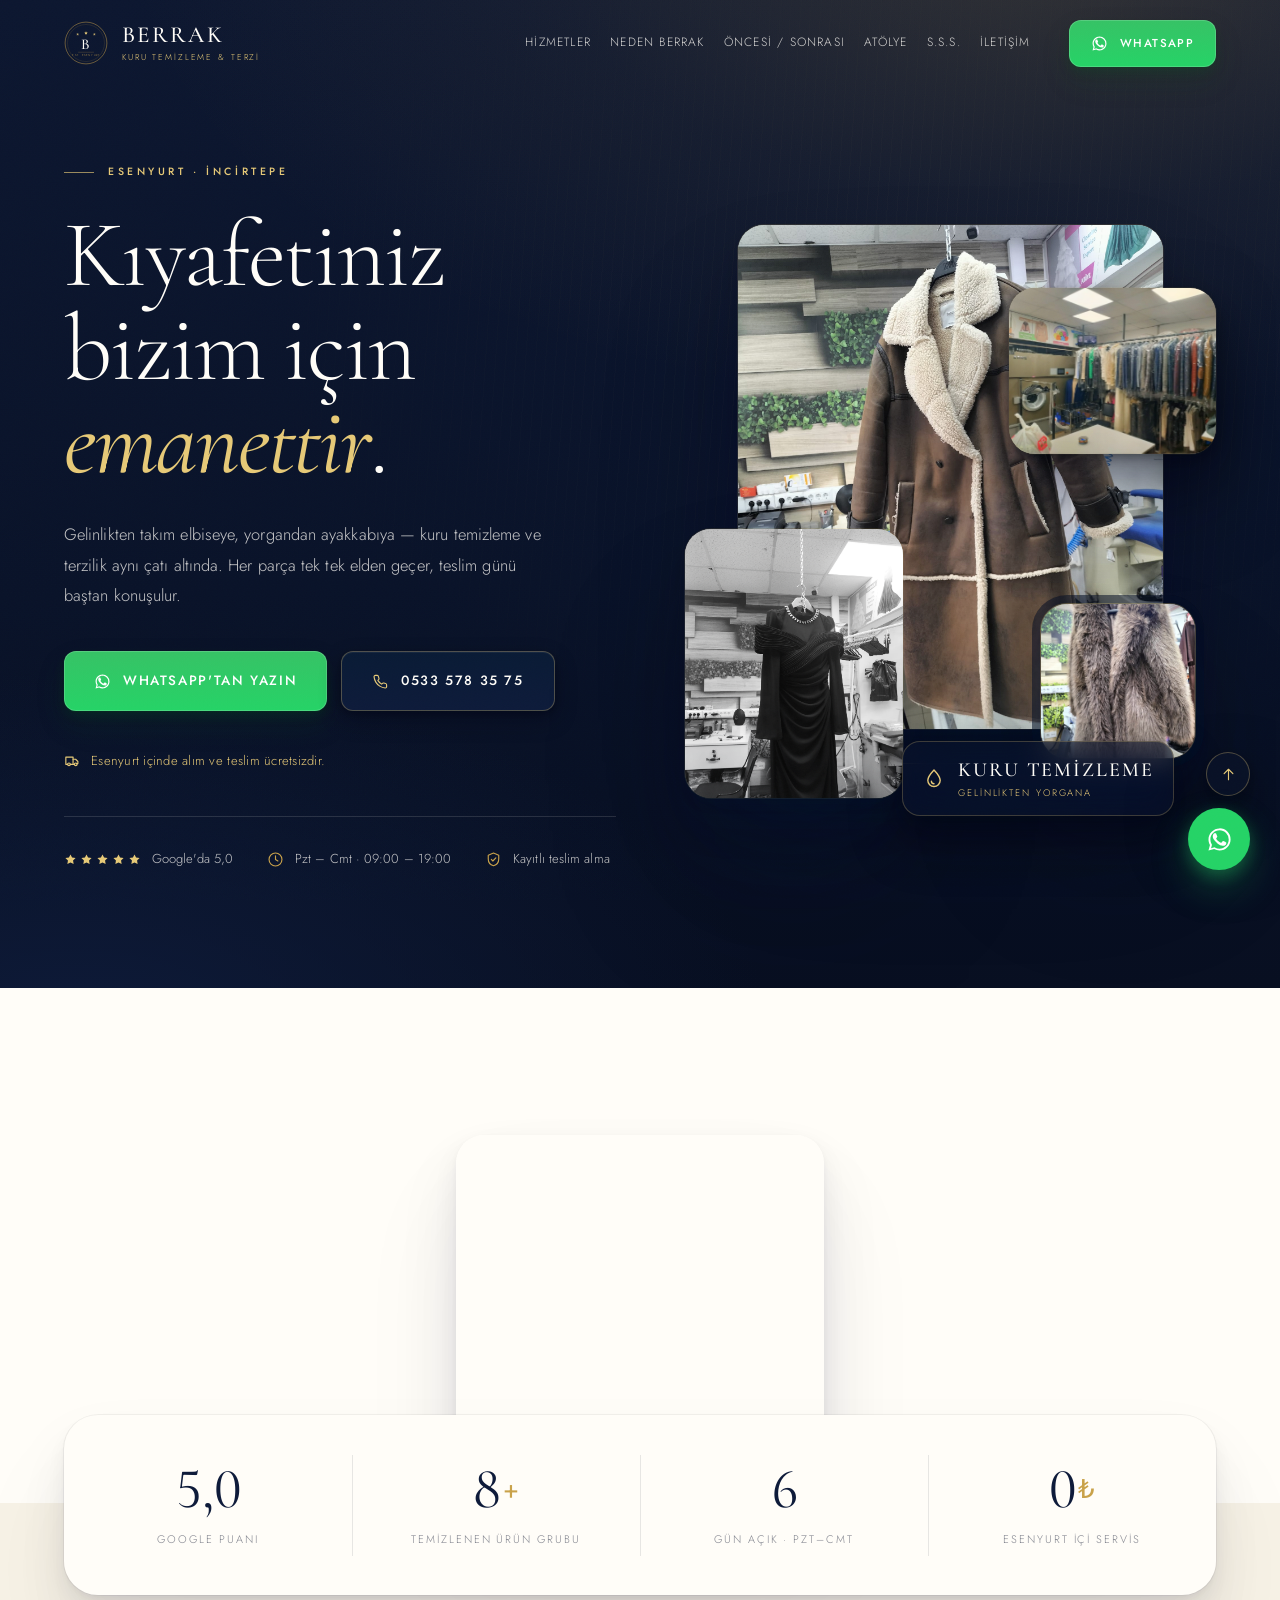
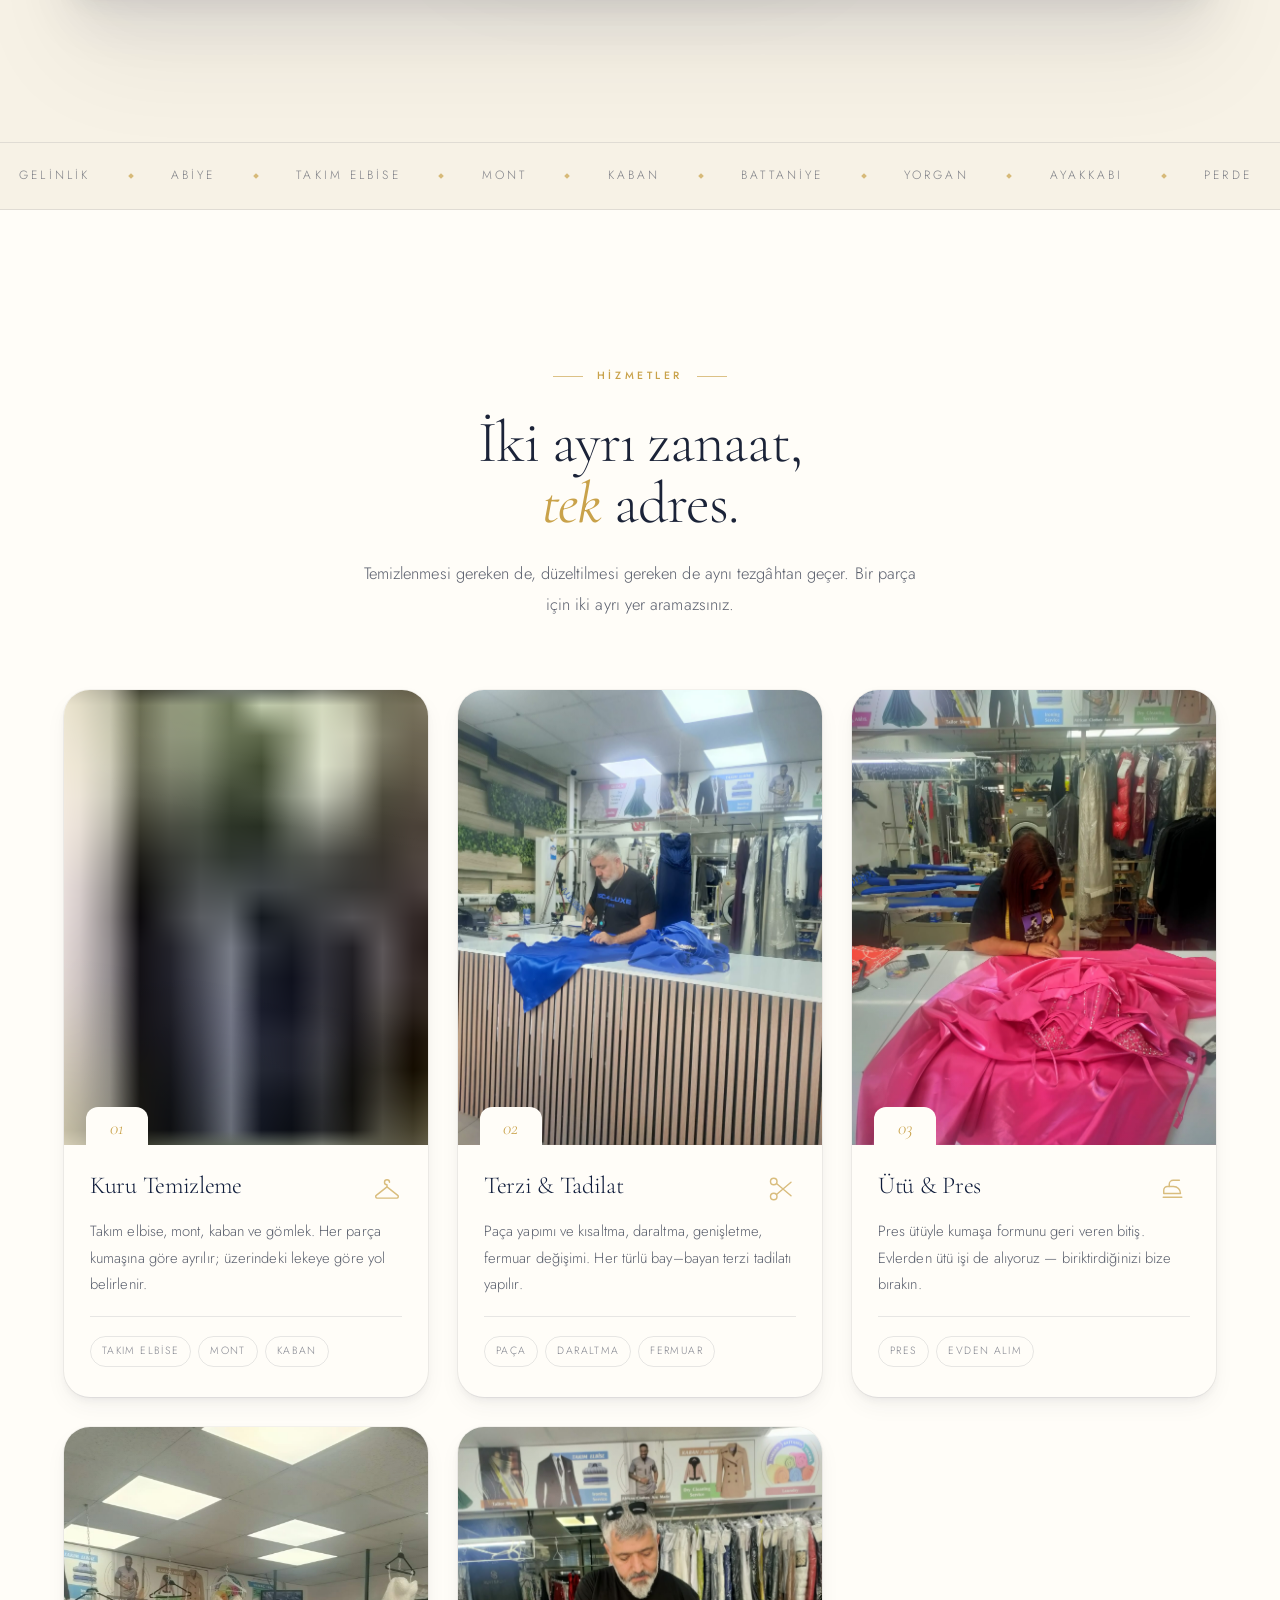
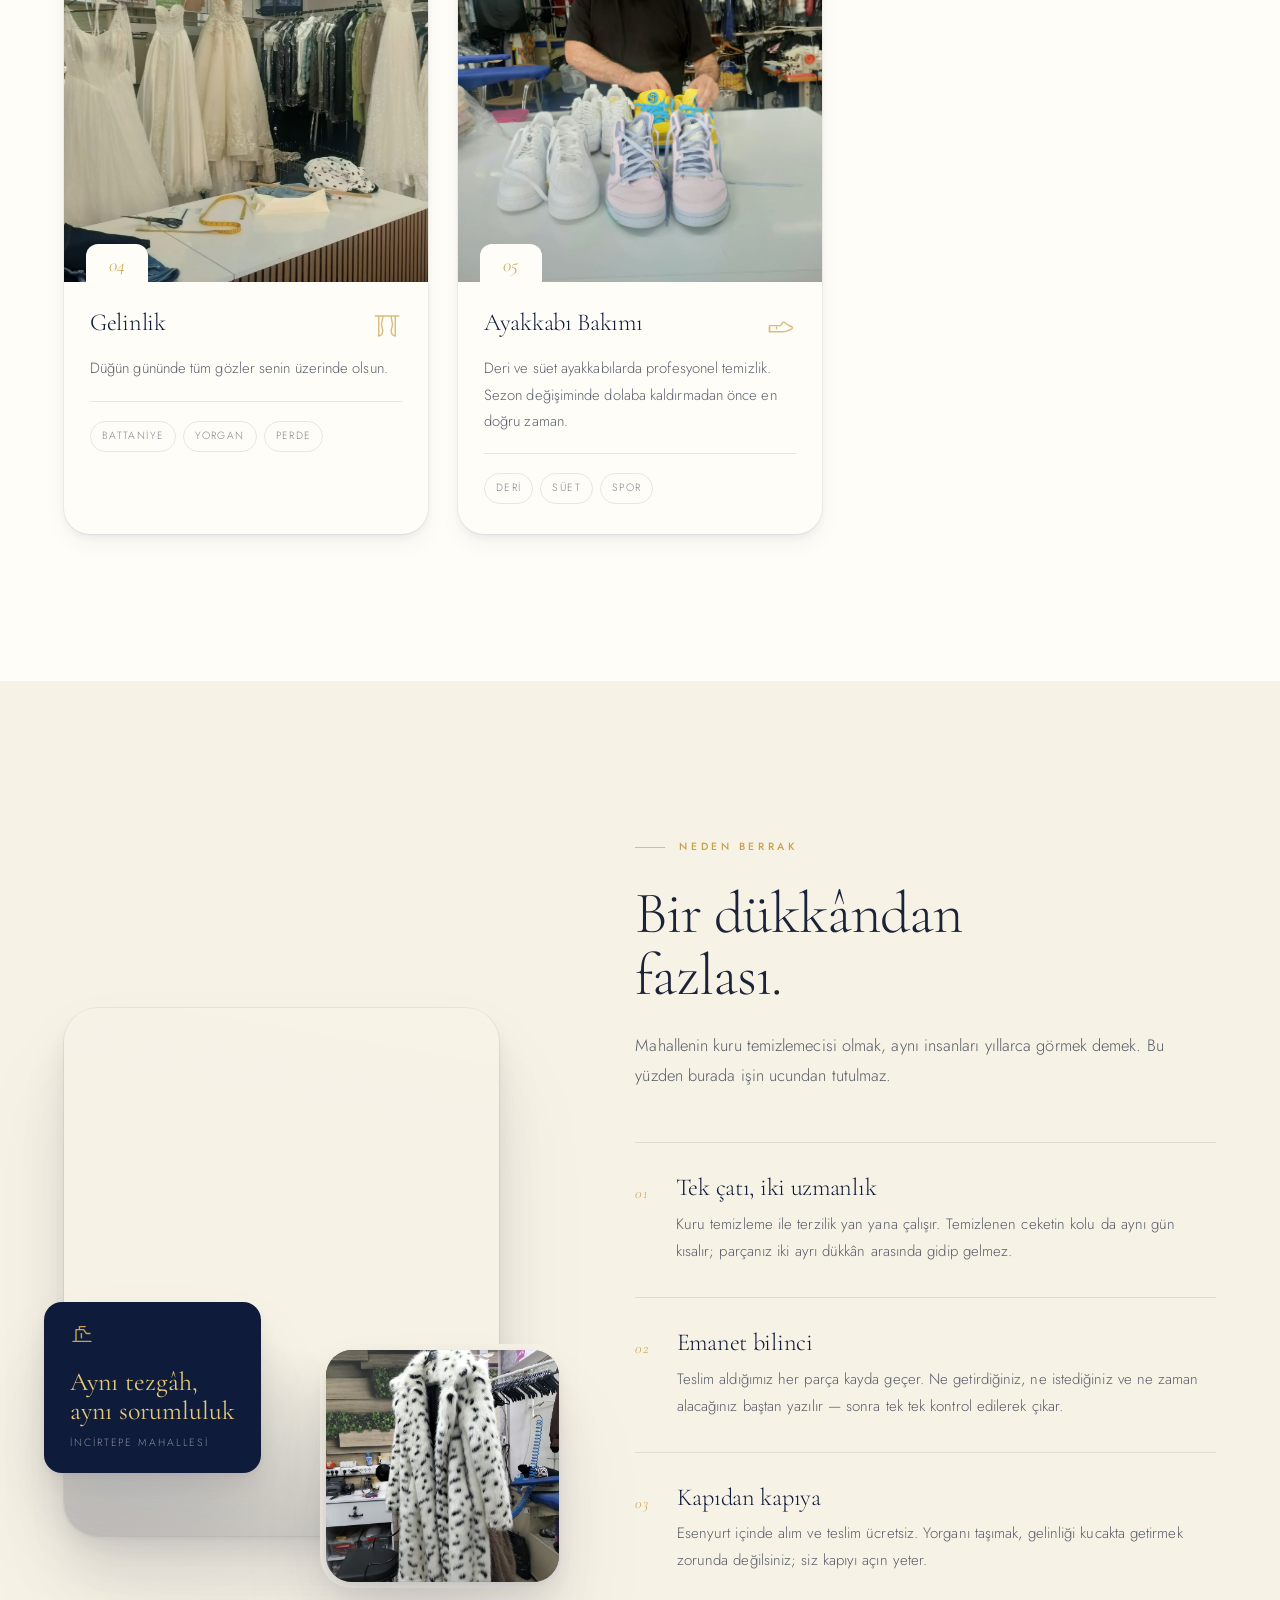
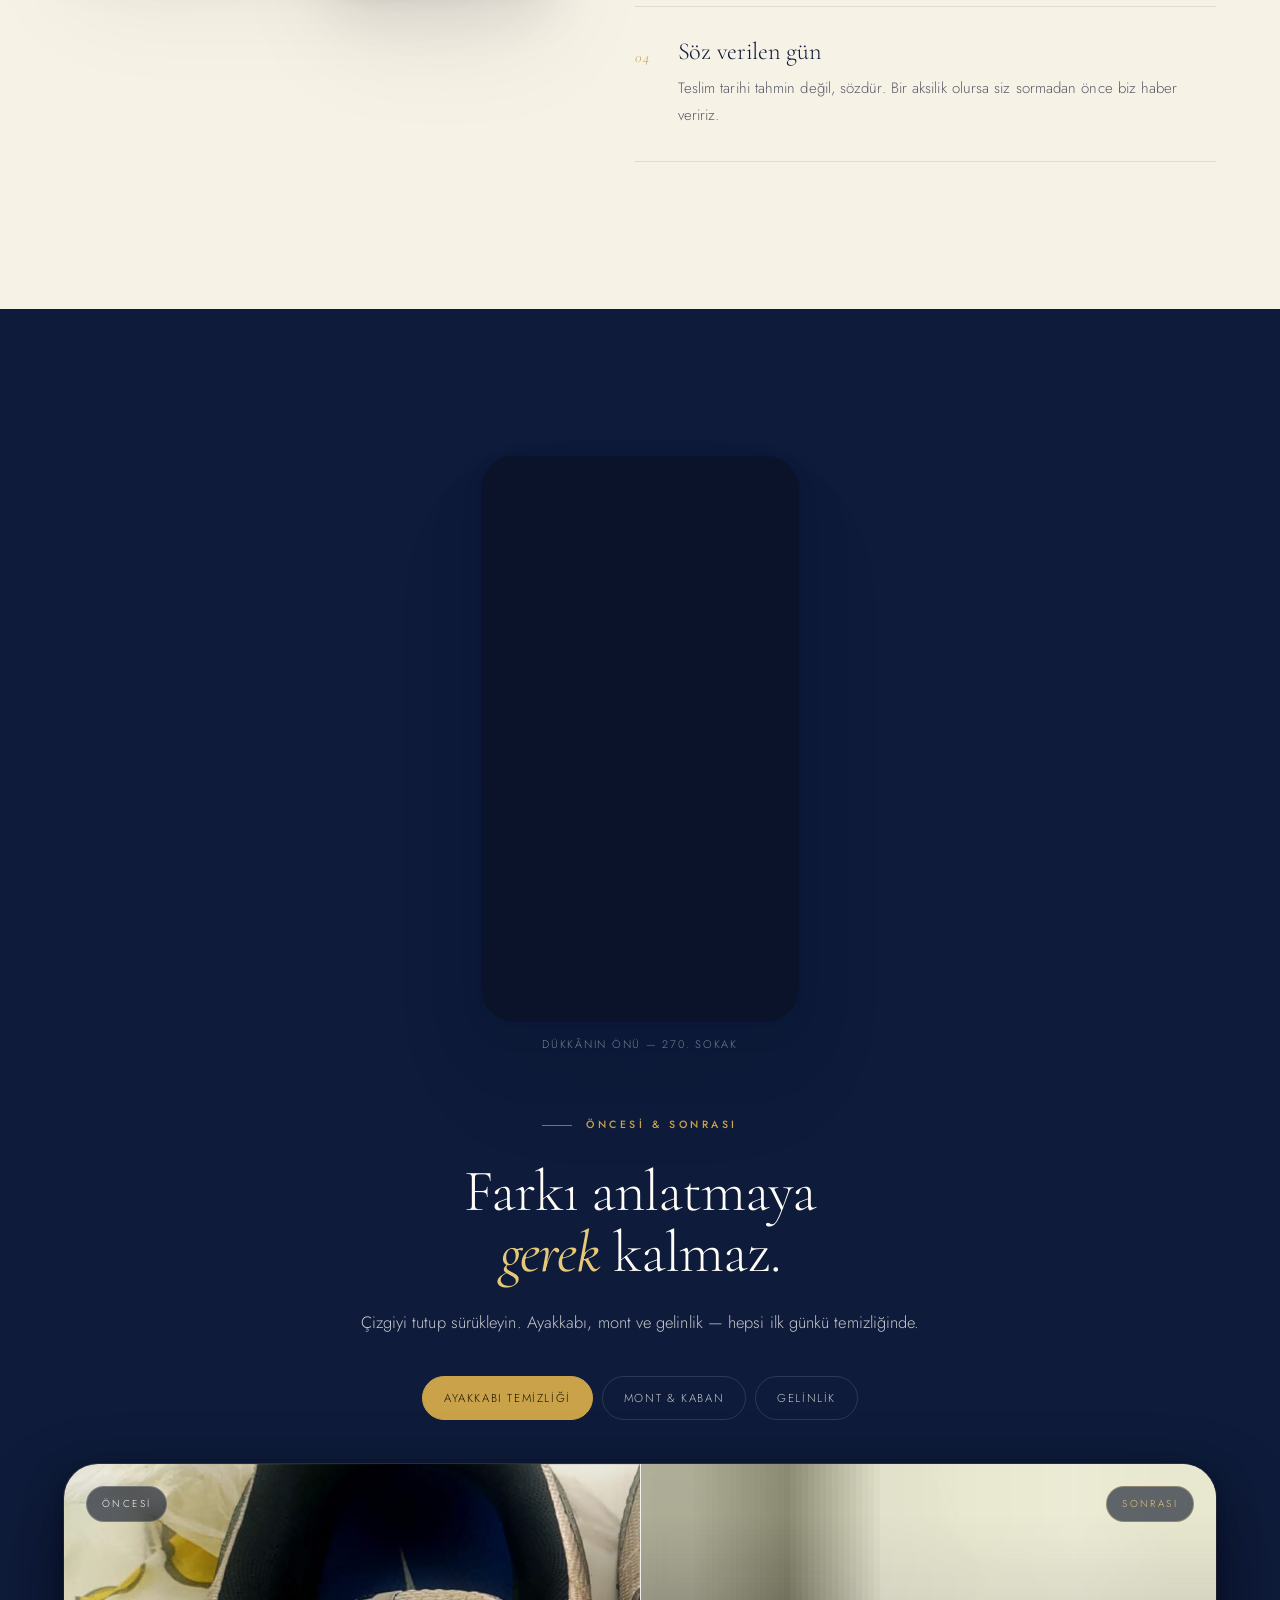
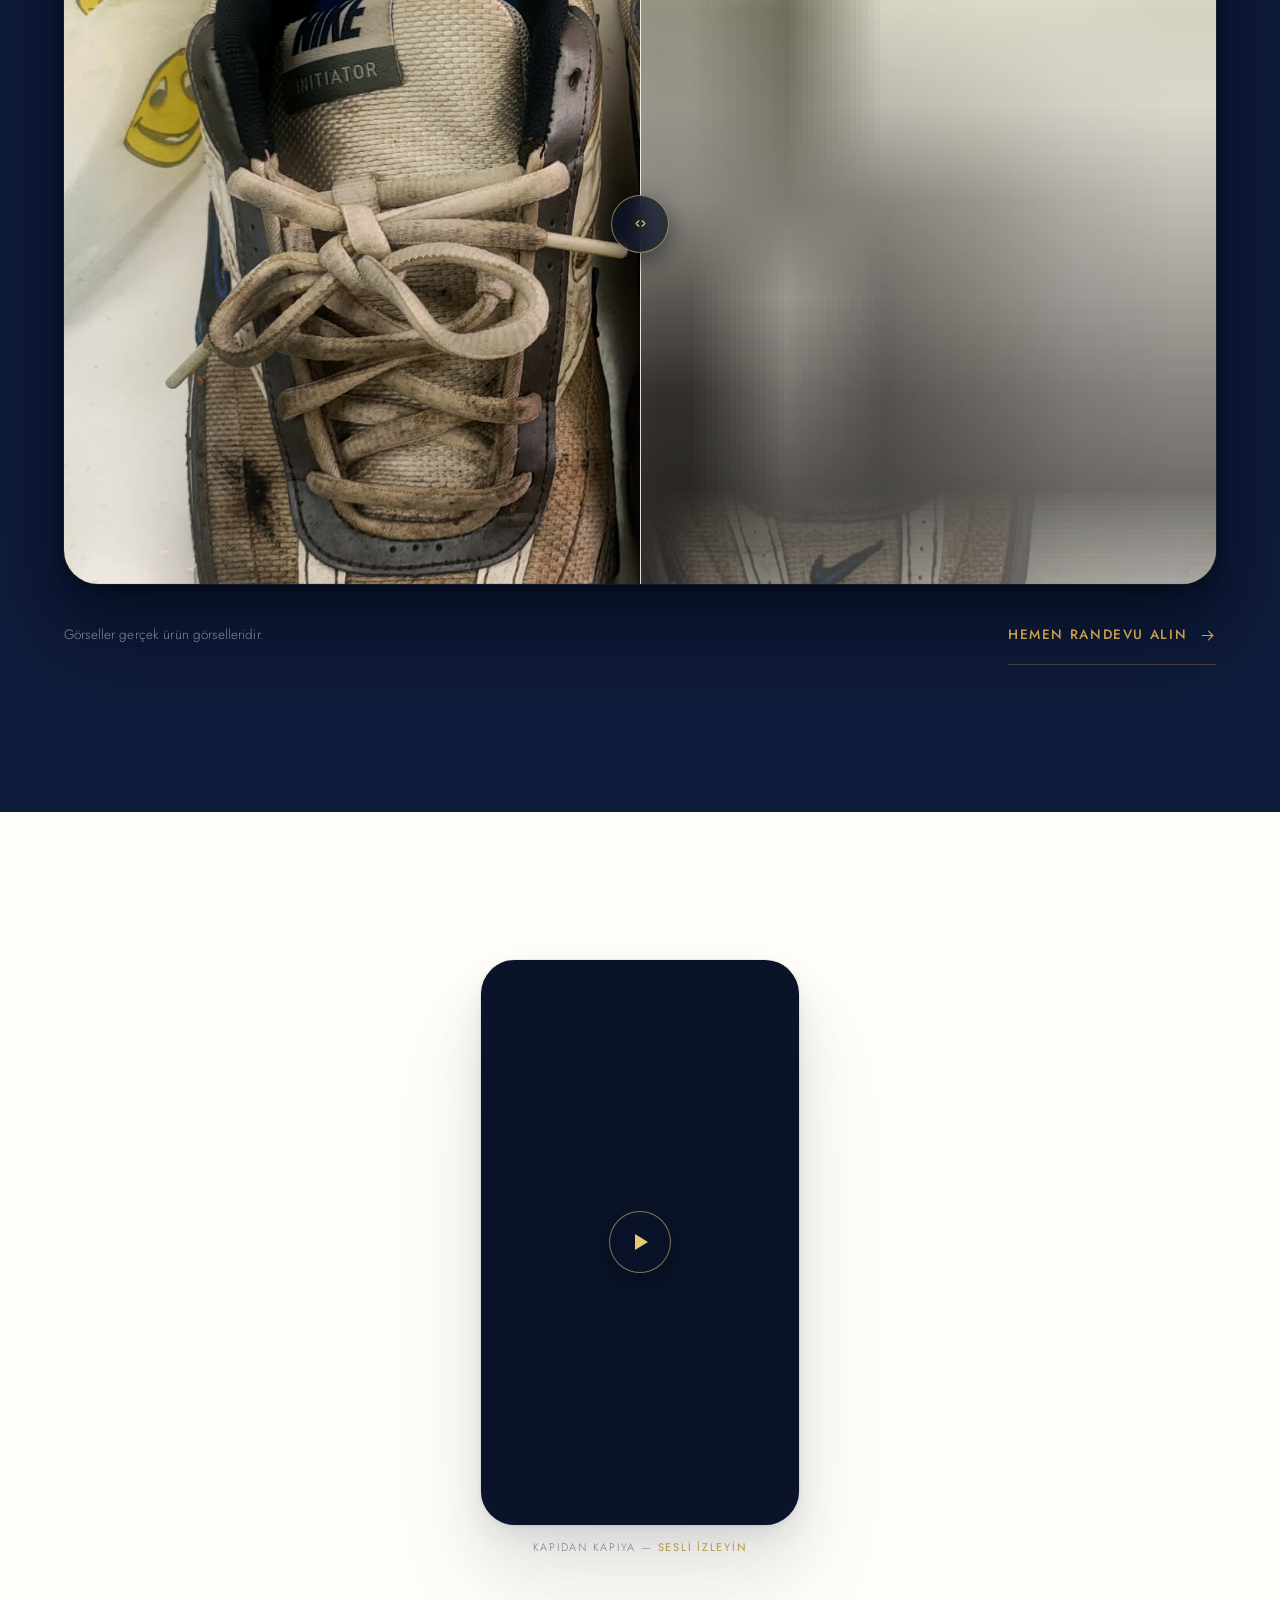
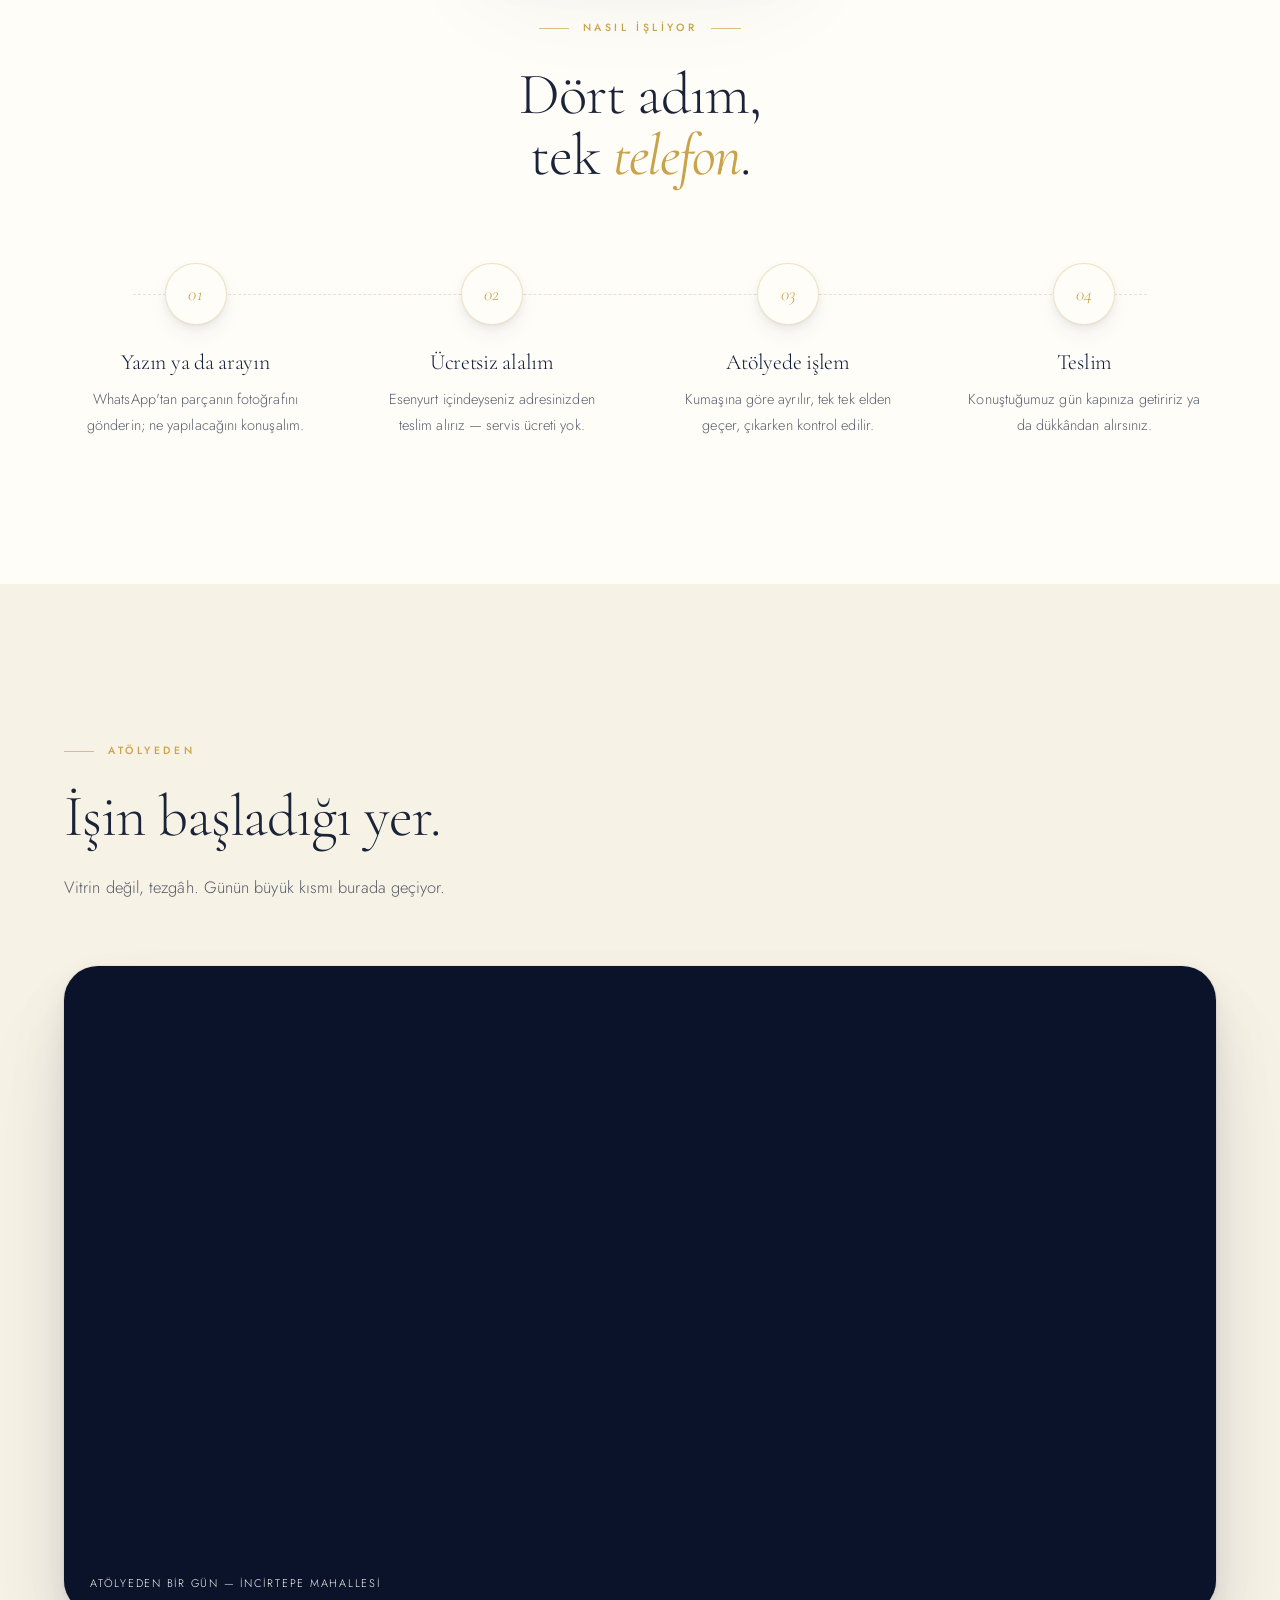
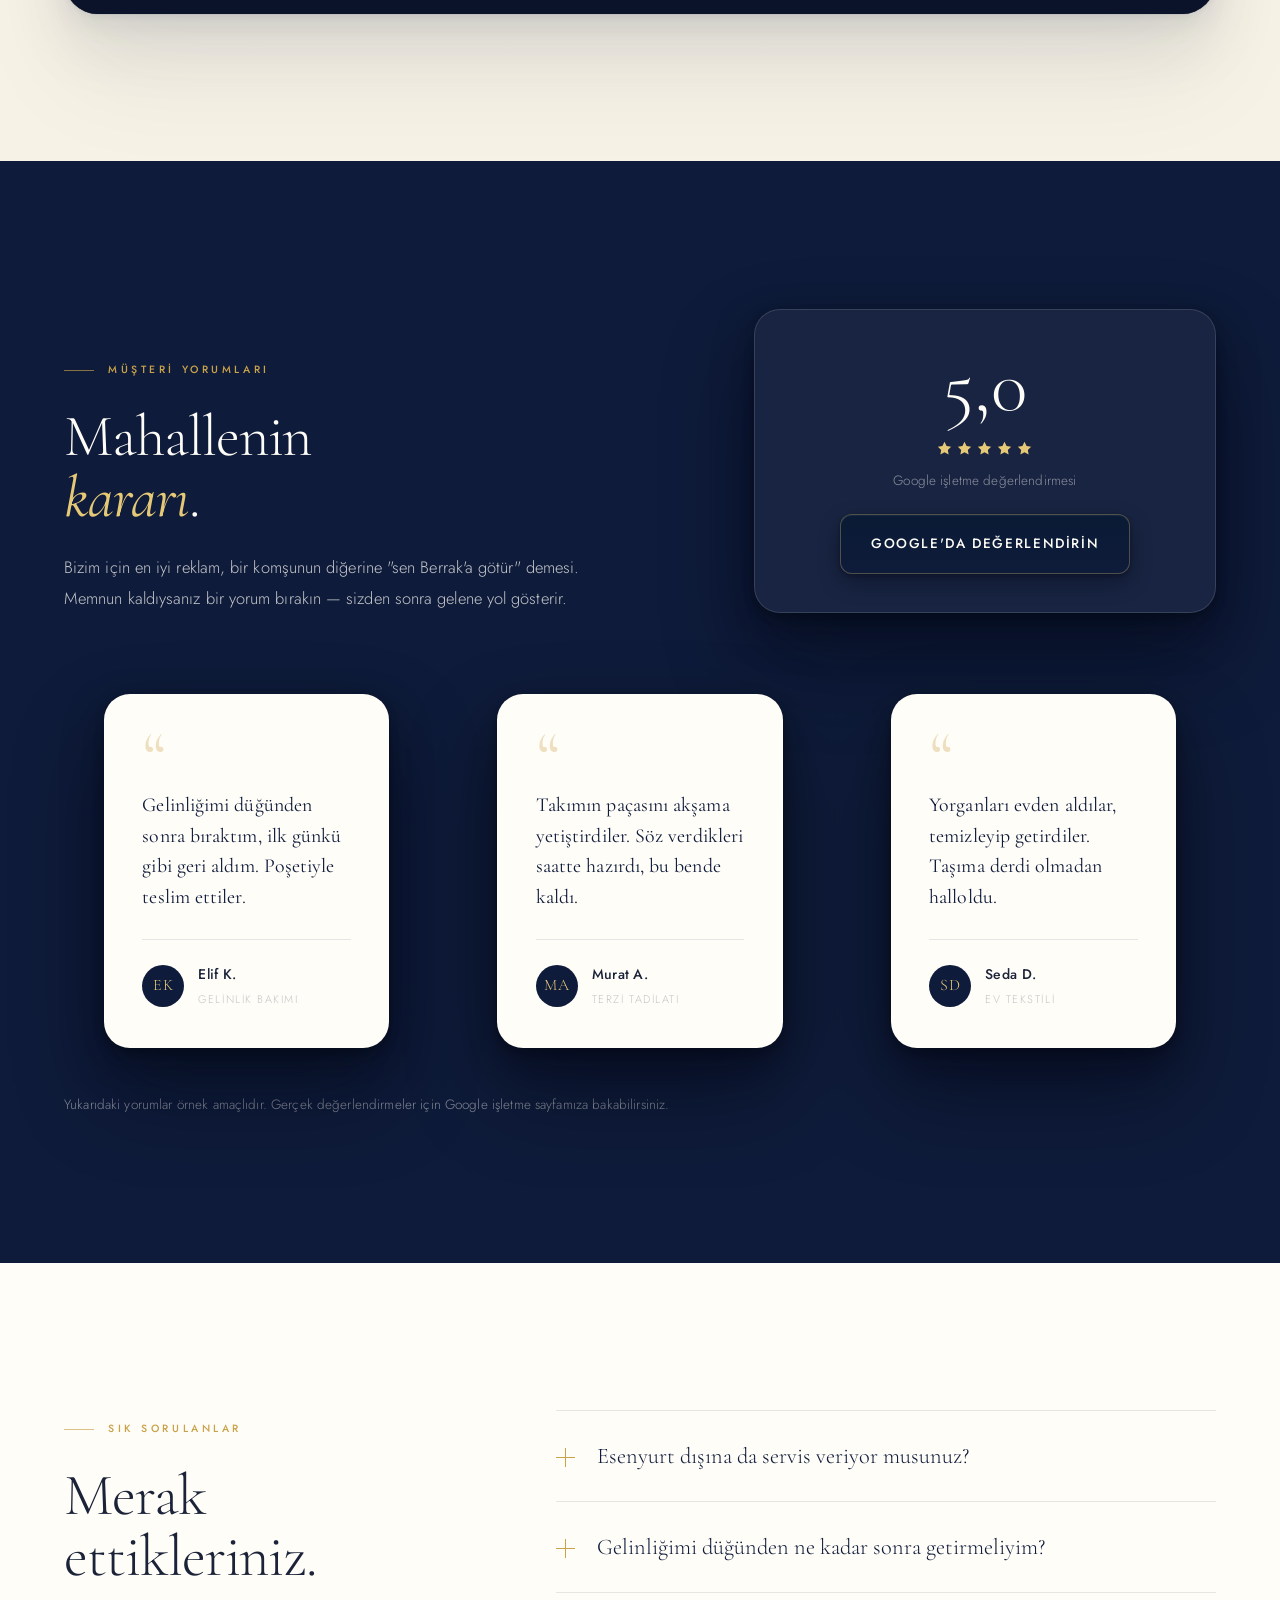
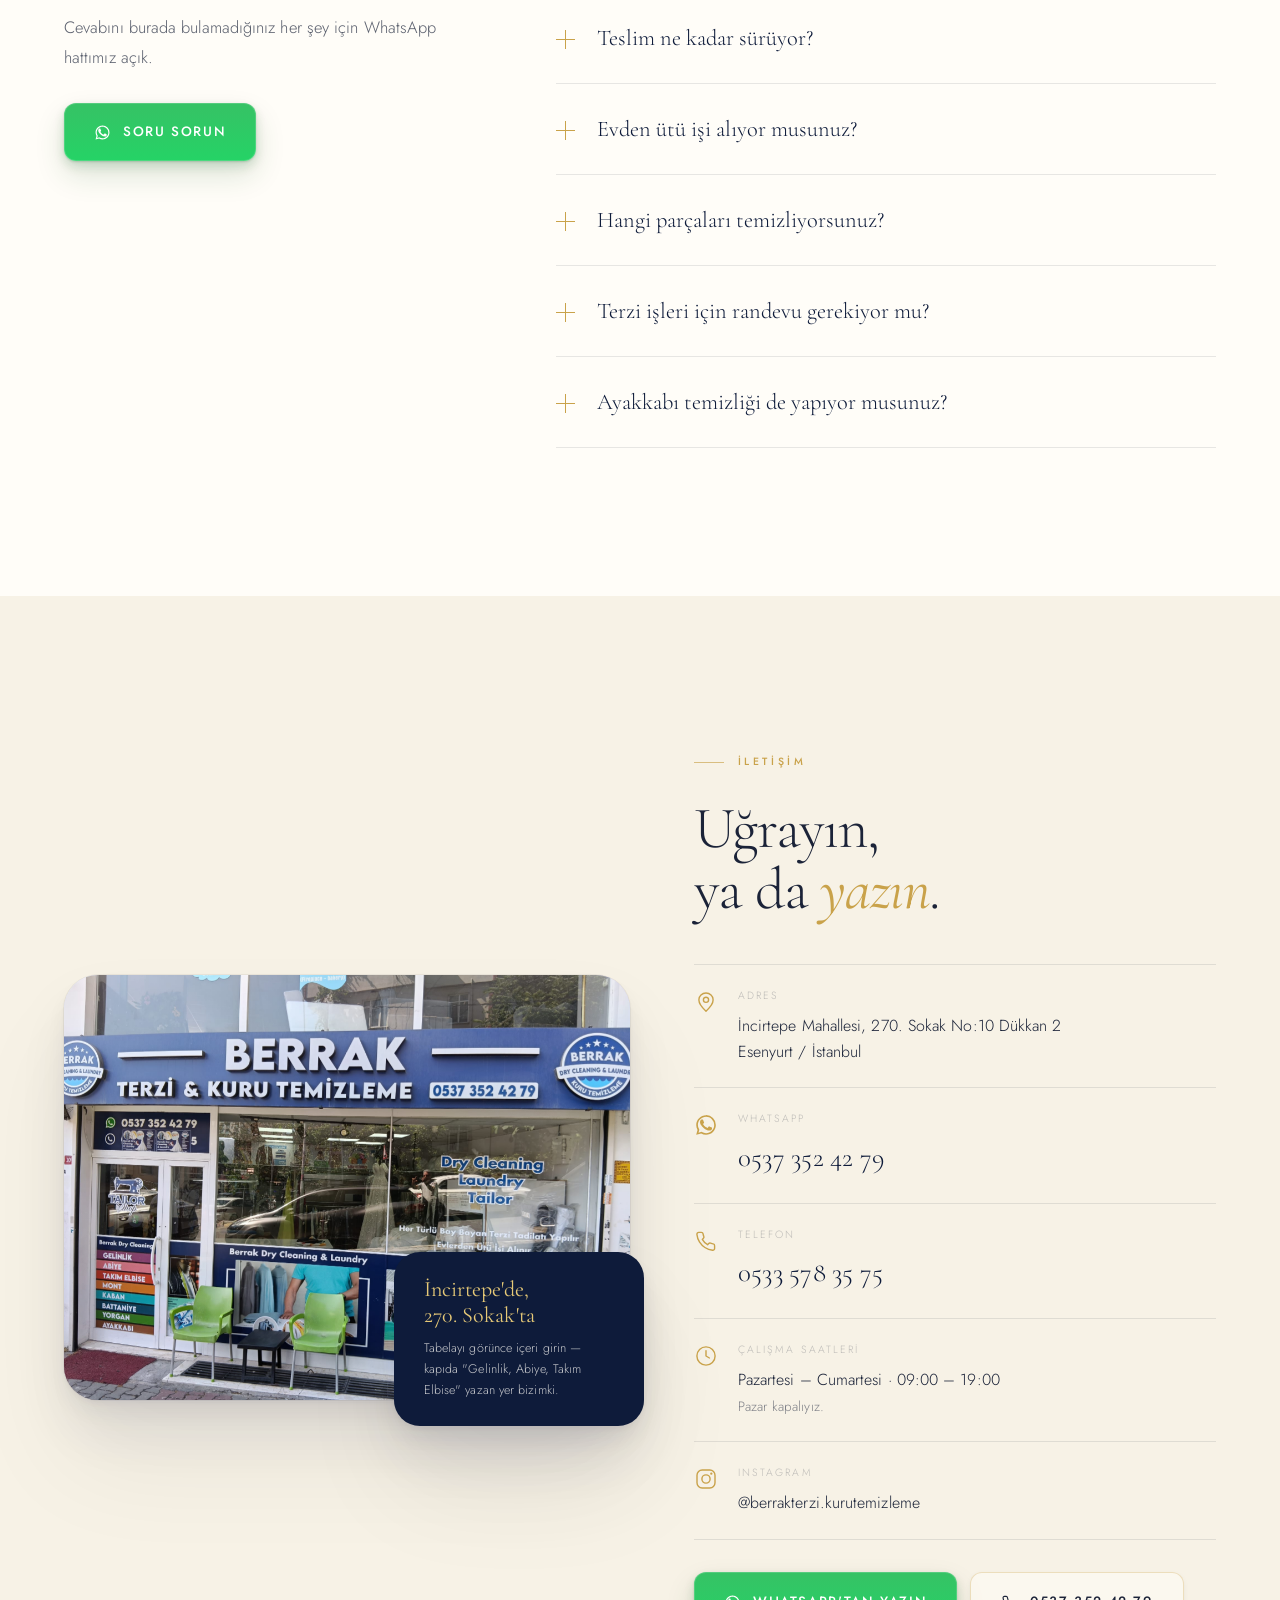
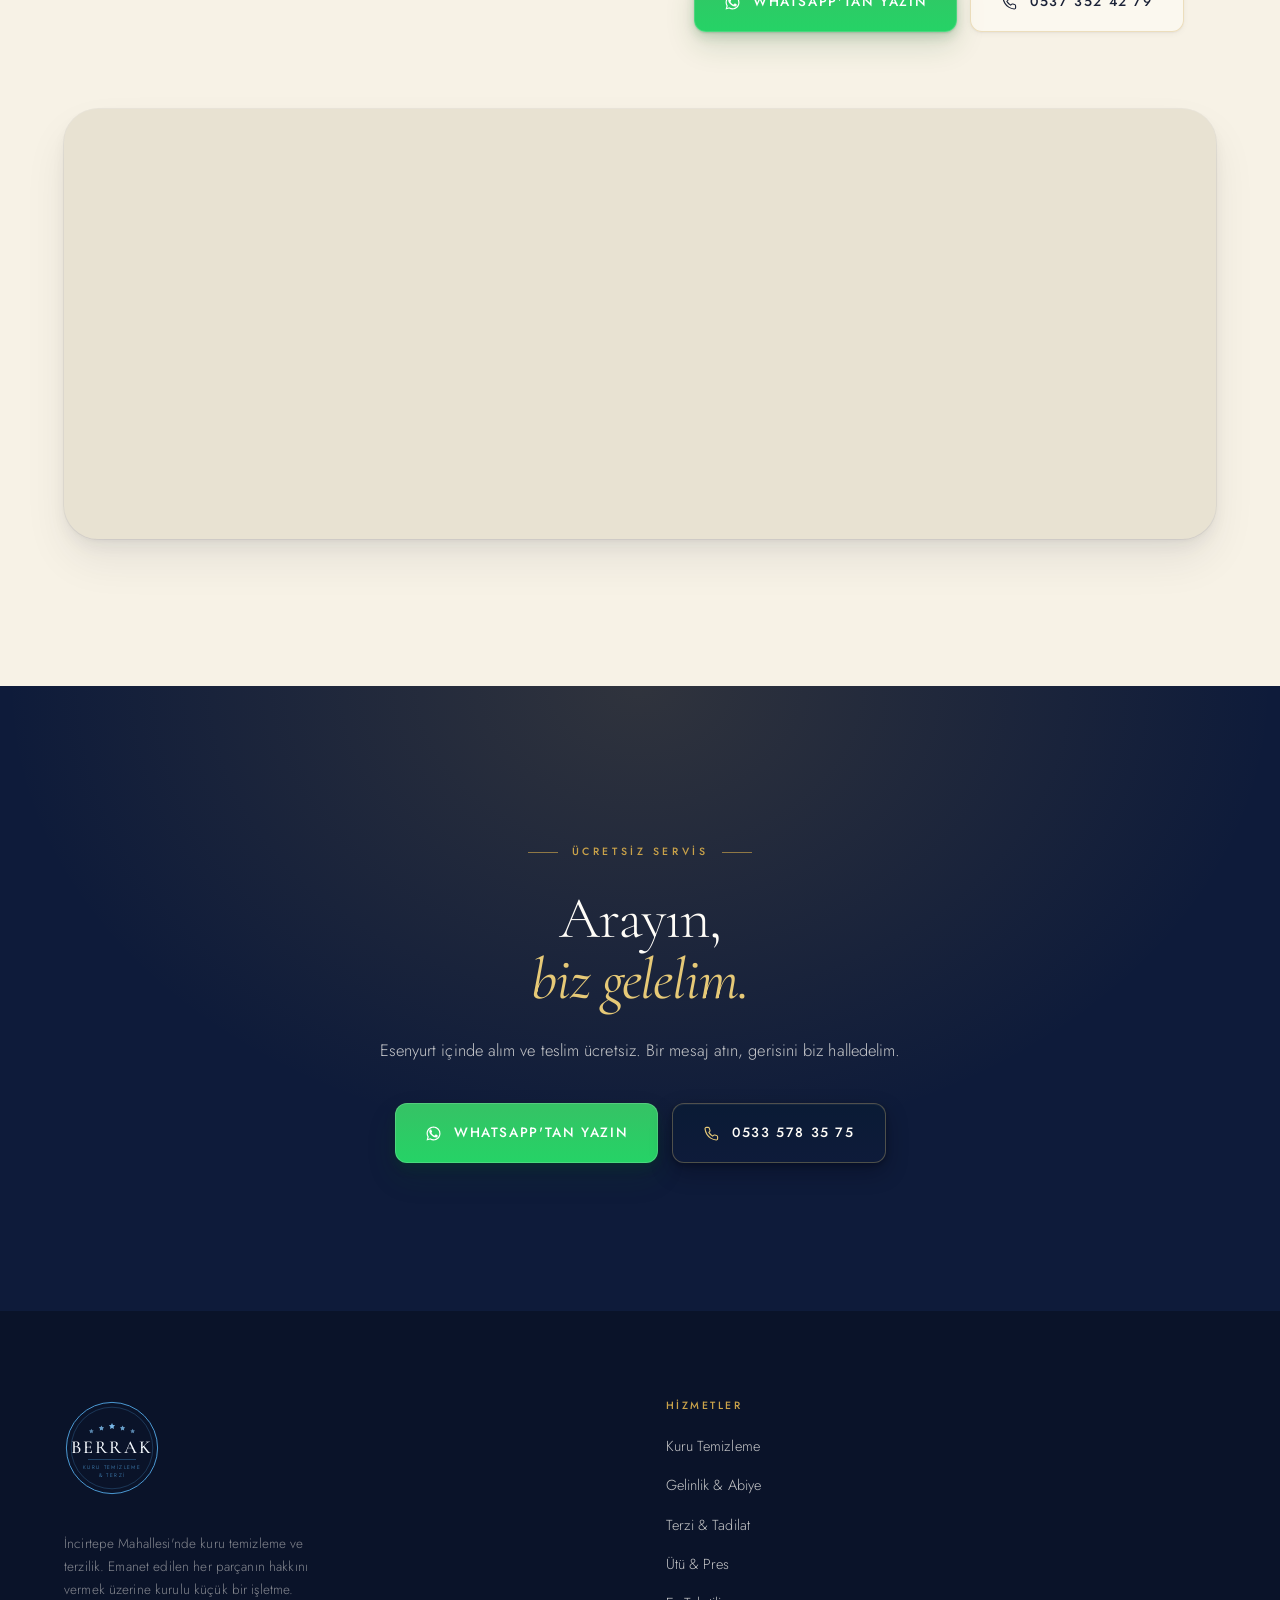
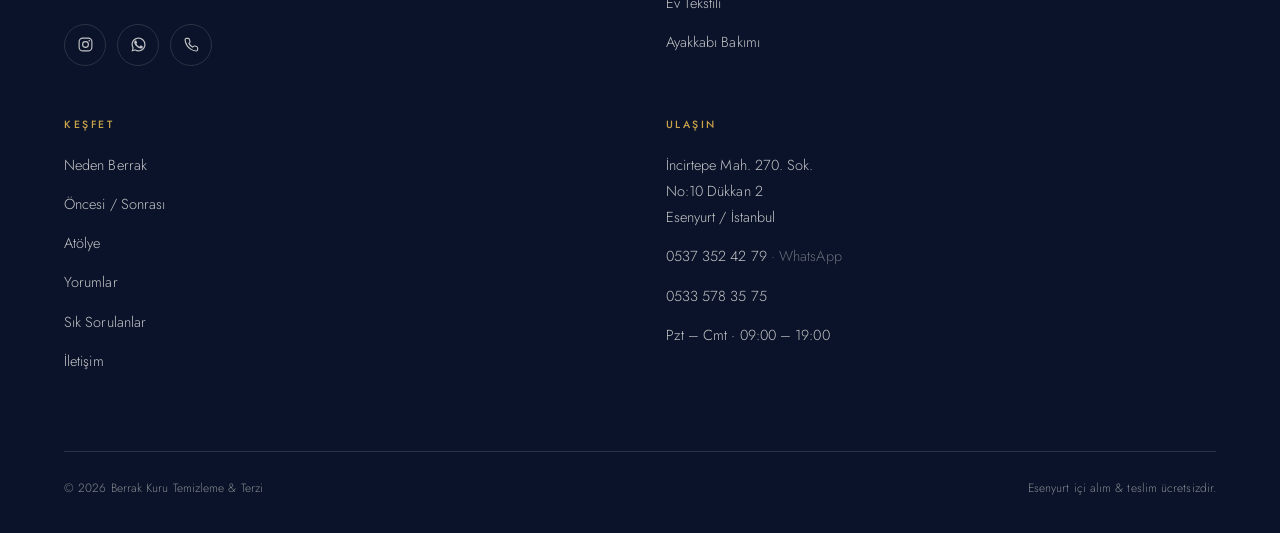
==== commit dfa568cb: "Move the two shop videos above the before/after and how-it-works sections Split the pair out of the " ====
--- a/index.html
+++ b/index.html
@@ -504,11 +504,8 @@
 }
 @media (max-width:760px){ .gal-film{aspect-ratio:4/3} }
 
-/* iki zanaat — yan yana dikey videolar */
-.craft-duo{
-  display:grid;grid-template-columns:repeat(2,1fr);gap:clamp(16px,2.2vw,28px);
-  max-width:760px;margin:clamp(30px,3.4vw,46px) auto 0;
-}
+/* bölüm başlığının üstünde duran tekil dikey video */
+.craft-solo{max-width:318px;margin:0 auto clamp(34px,4vw,54px)}
 .craft-ph{
   position:relative;aspect-ratio:9/16;overflow:hidden;
   border-radius:var(--r-xl);background:var(--navy-deep);
@@ -545,9 +542,8 @@
   text-transform:uppercase;color:var(--ink-50);text-align:center;
 }
 .craft figcaption b{font-weight:400;color:var(--gold)}
-@media (max-width:560px){
-  .craft-duo{grid-template-columns:1fr;max-width:340px}
-}
+.bg-navy .craft figcaption,.bg-navy-deep .craft figcaption{color:var(--on-navy-dim)}
+.bg-navy .craft figcaption b{color:var(--gold-soft)}
 
 /* ═══ YORUMLAR ═══════════════════════════════════════════════ */
 .rev-top{display:grid;grid-template-columns:1.15fr .85fr;gap:clamp(34px,5vw,80px);align-items:end}
@@ -1178,6 +1174,15 @@
 <!-- ══════════════════ ÖNCESİ / SONRASI ══════════════════ -->
 <section class="sec bg-navy" id="fark">
   <div class="wrap">
+    <figure class="craft craft-solo" data-rv="scale">
+      <div class="craft-ph rot90">
+        <video autoplay muted loop playsinline preload="metadata" aria-label="Berrak dükkânının sokaktan görünümü">
+          <source src="assets/images/berrak-kurutemizleme.mp4" type="video/mp4">
+        </video>
+      </div>
+      <figcaption>Dükkânın önü — 270. Sokak</figcaption>
+    </figure>
+
     <div class="sec-head center" data-rv>
       <p class="eyebrow">Öncesi &amp; Sonrası</p>
       <h2 class="h-lg">Farkı anlatmaya<br><em class="acc">gerek</em> kalmaz.</h2>
@@ -1231,6 +1236,16 @@
 <!-- ══════════════════ SÜREÇ ══════════════════ -->
 <section class="sec bg-ivory">
   <div class="wrap">
+    <figure class="craft craft-solo" data-rv="scale">
+      <div class="craft-ph">
+        <video loop playsinline preload="metadata" aria-label="Berrak tanıtım filmi — dükkân ve alım–teslim aracı">
+          <source src="assets/images/berrak-terzi.mp4" type="video/mp4">
+        </video>
+        <button class="craft-play" type="button" aria-label="Tanıtım filmini sesli oynat"><i aria-hidden="true"></i></button>
+      </div>
+      <figcaption>Kapıdan kapıya — <b>sesli izleyin</b></figcaption>
+    </figure>
+
     <div class="sec-head center" data-rv>
       <p class="eyebrow center">Nasıl İşliyor</p>
       <h2 class="h-lg">Dört adım,<br>tek <em class="acc">telefon</em>.</h2>
@@ -1279,27 +1294,6 @@
       </video>
       <figcaption>Atölyeden bir gün — İncirtepe Mahallesi</figcaption>
     </figure>
-
-    <div class="craft-duo" data-rv>
-      <figure class="craft">
-        <div class="craft-ph rot90">
-          <video autoplay muted loop playsinline preload="metadata" aria-label="Berrak dükkânının sokaktan görünümü">
-            <source src="assets/images/berrak-kurutemizleme.mp4" type="video/mp4">
-          </video>
-        </div>
-        <figcaption>Dükkânın önü — 270. Sokak</figcaption>
-      </figure>
-
-      <figure class="craft">
-        <div class="craft-ph">
-          <video loop playsinline preload="metadata" aria-label="Berrak tanıtım filmi — dükkân ve alım–teslim aracı">
-            <source src="assets/images/berrak-terzi.mp4" type="video/mp4">
-          </video>
-          <button class="craft-play" type="button" aria-label="Terzi videosunu sesli oynat"><i aria-hidden="true"></i></button>
-        </div>
-        <figcaption>Kapıdan kapıya — <b>sesli izleyin</b></figcaption>
-      </figure>
-    </div>
   </div>
 </section>
 
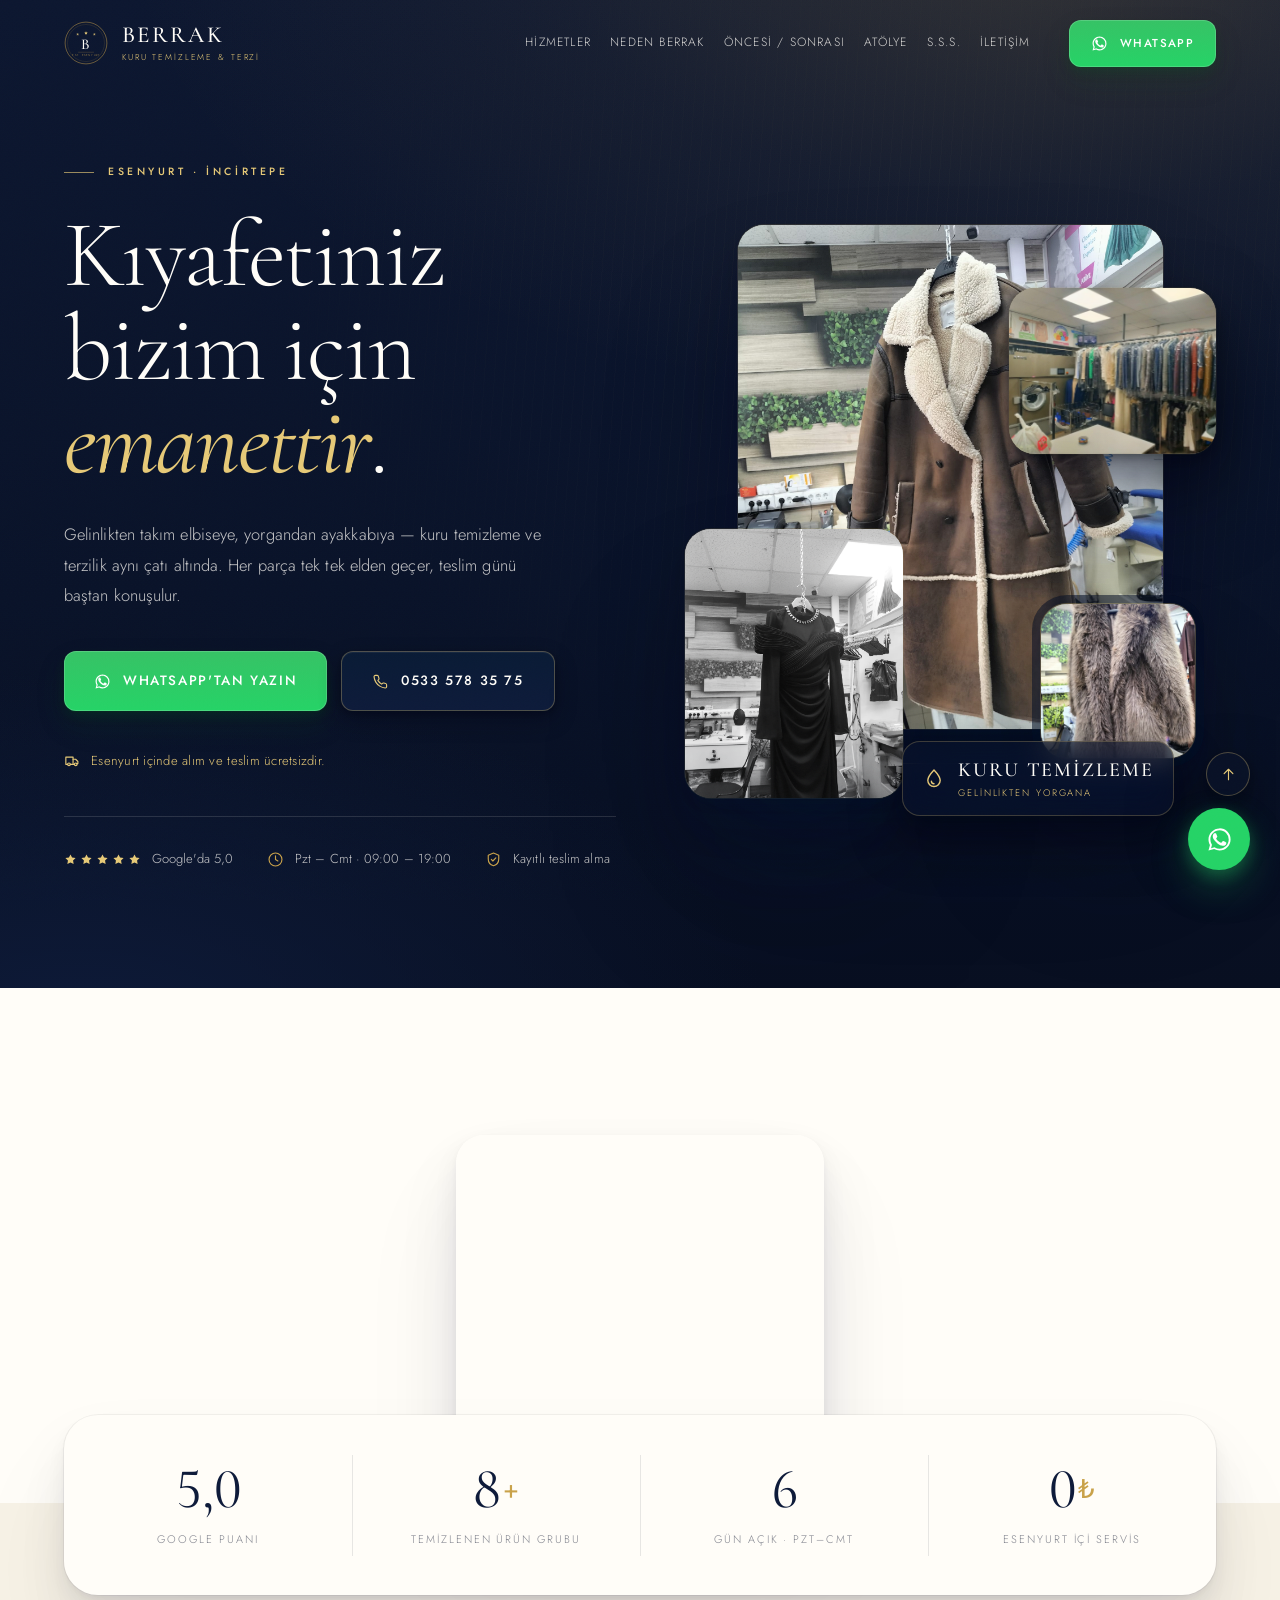
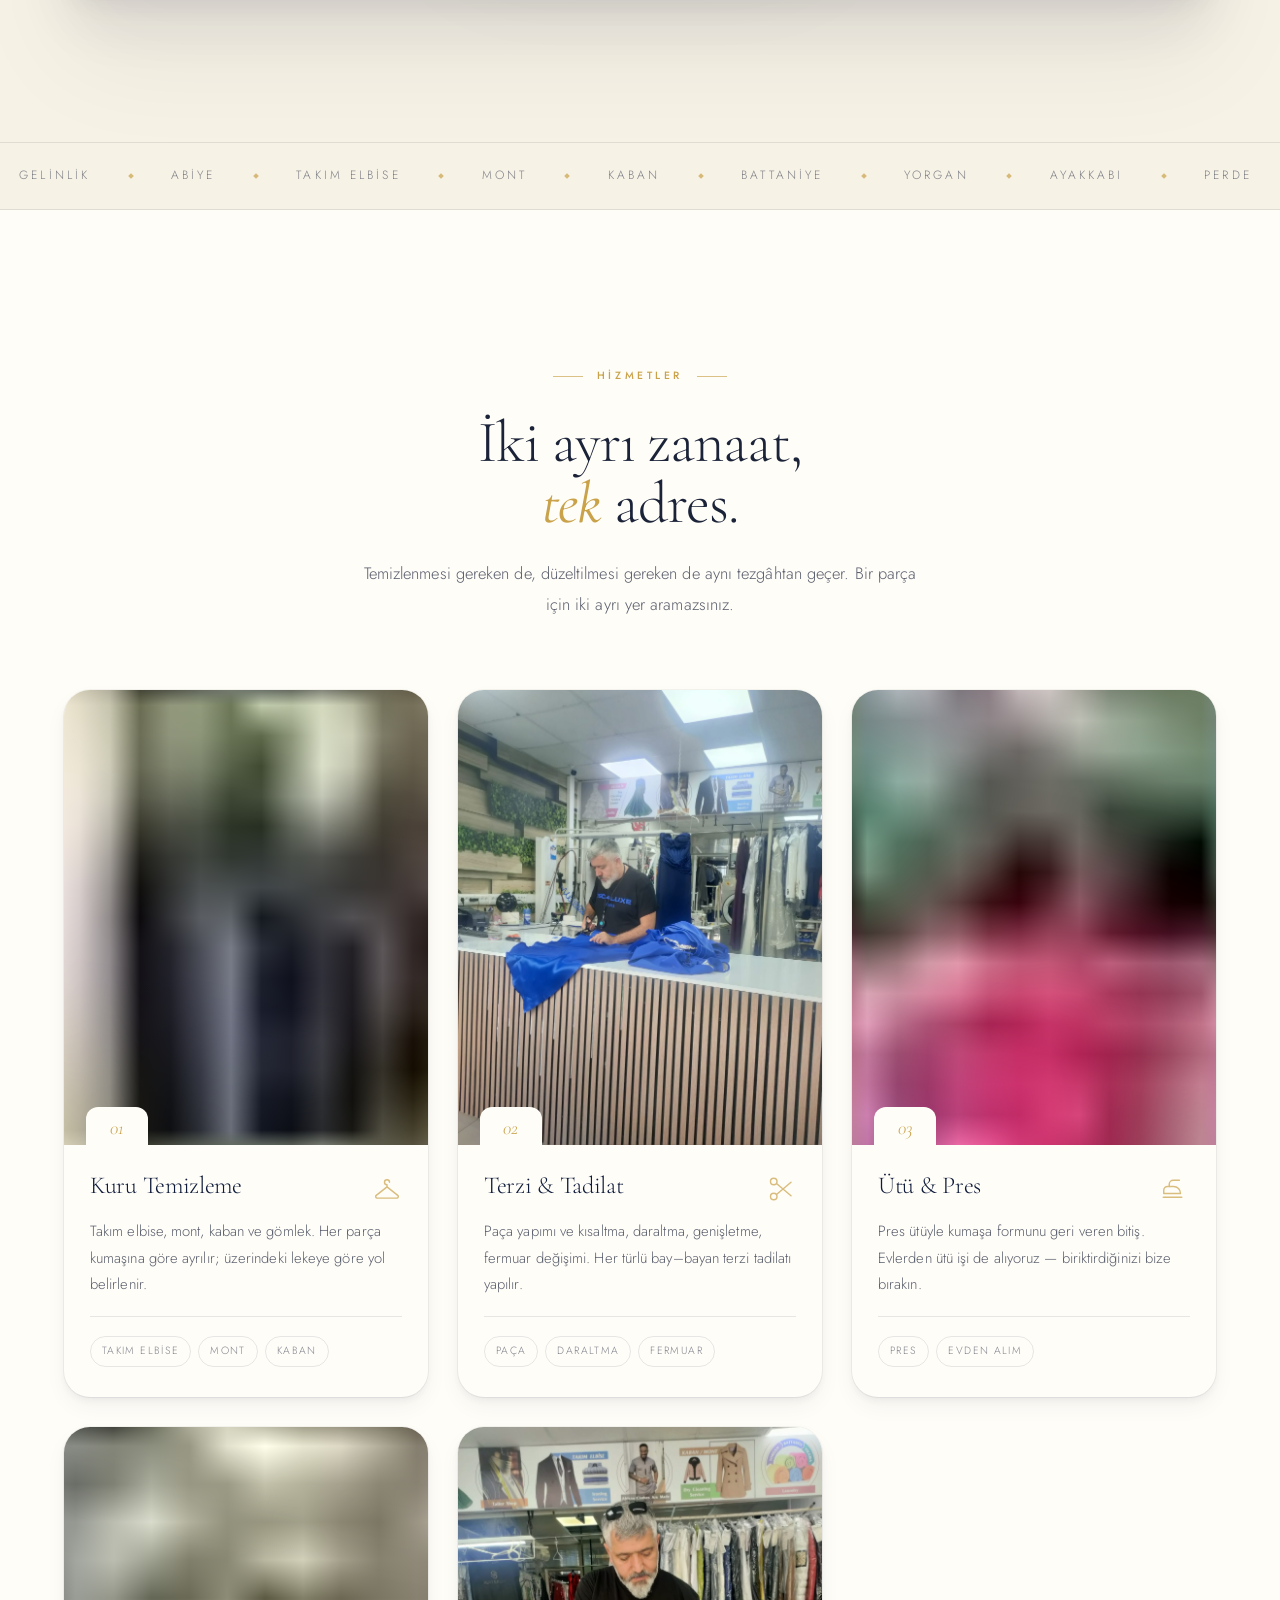
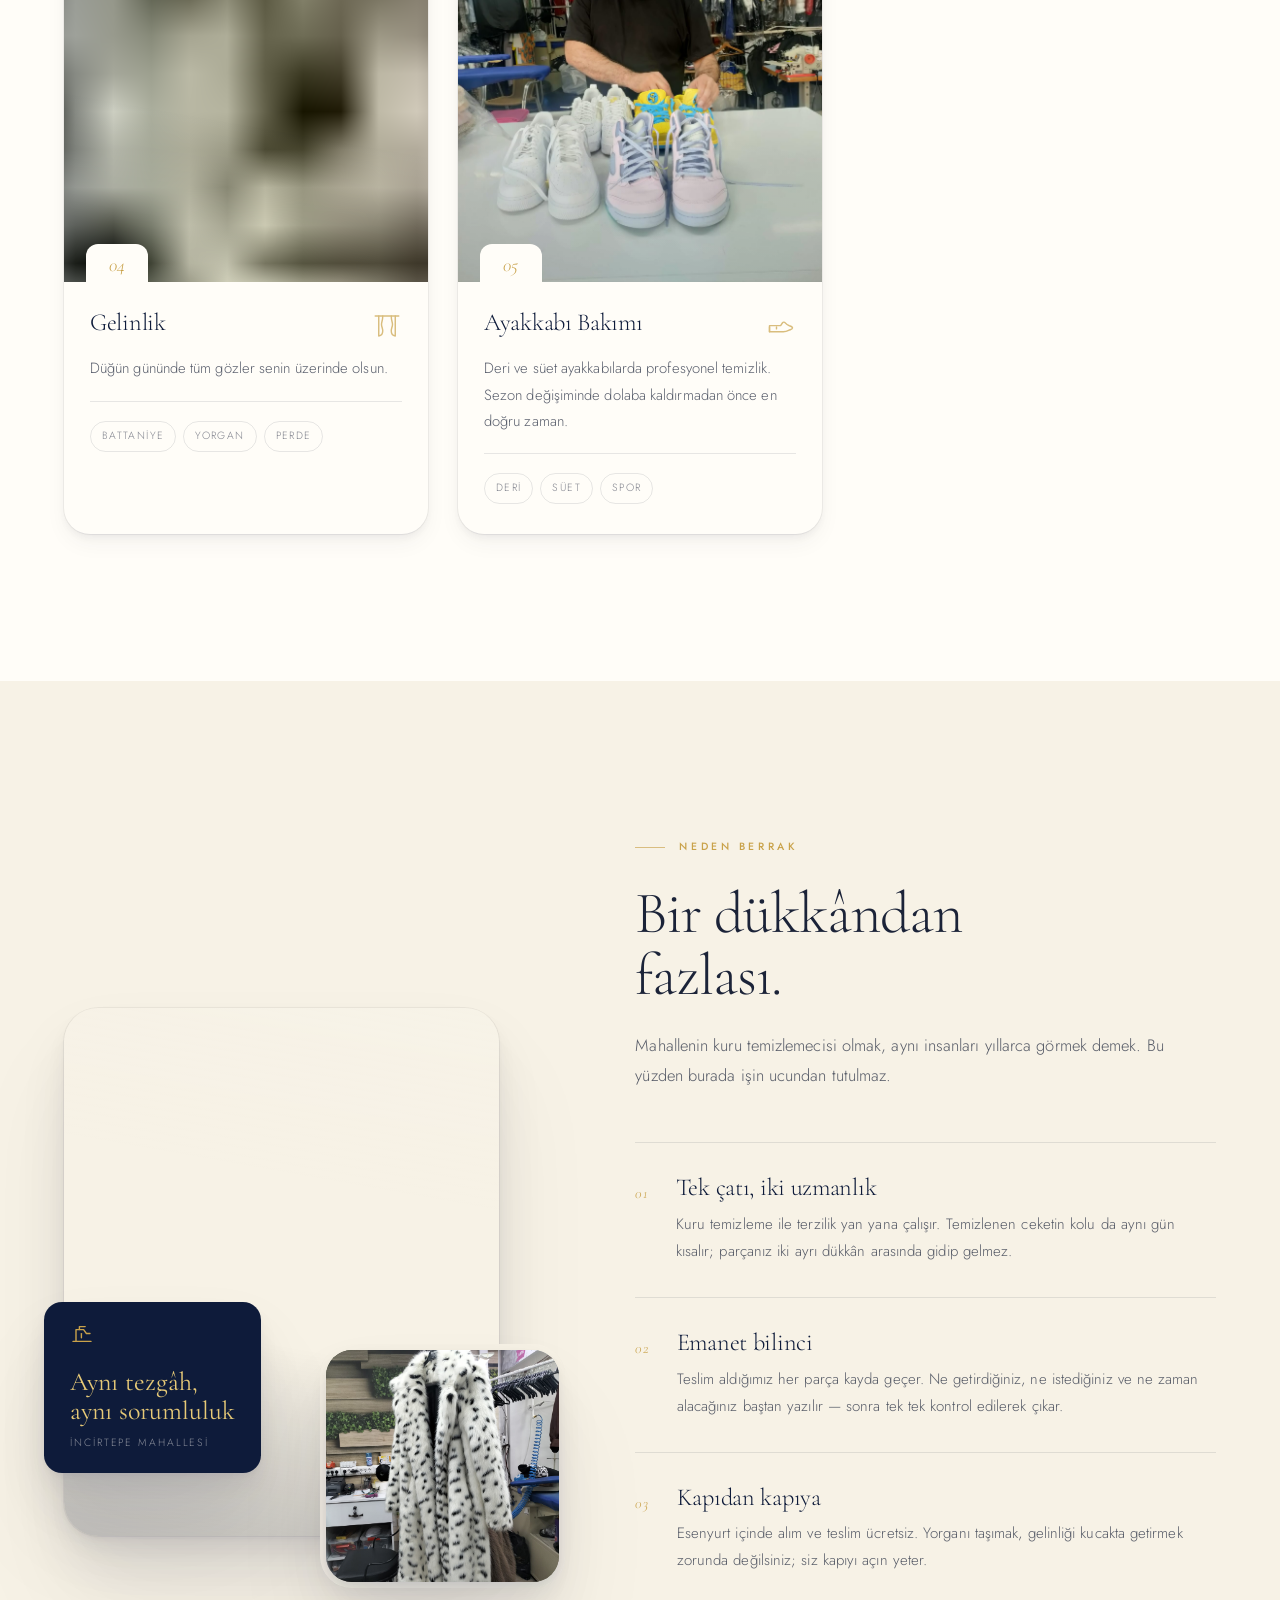
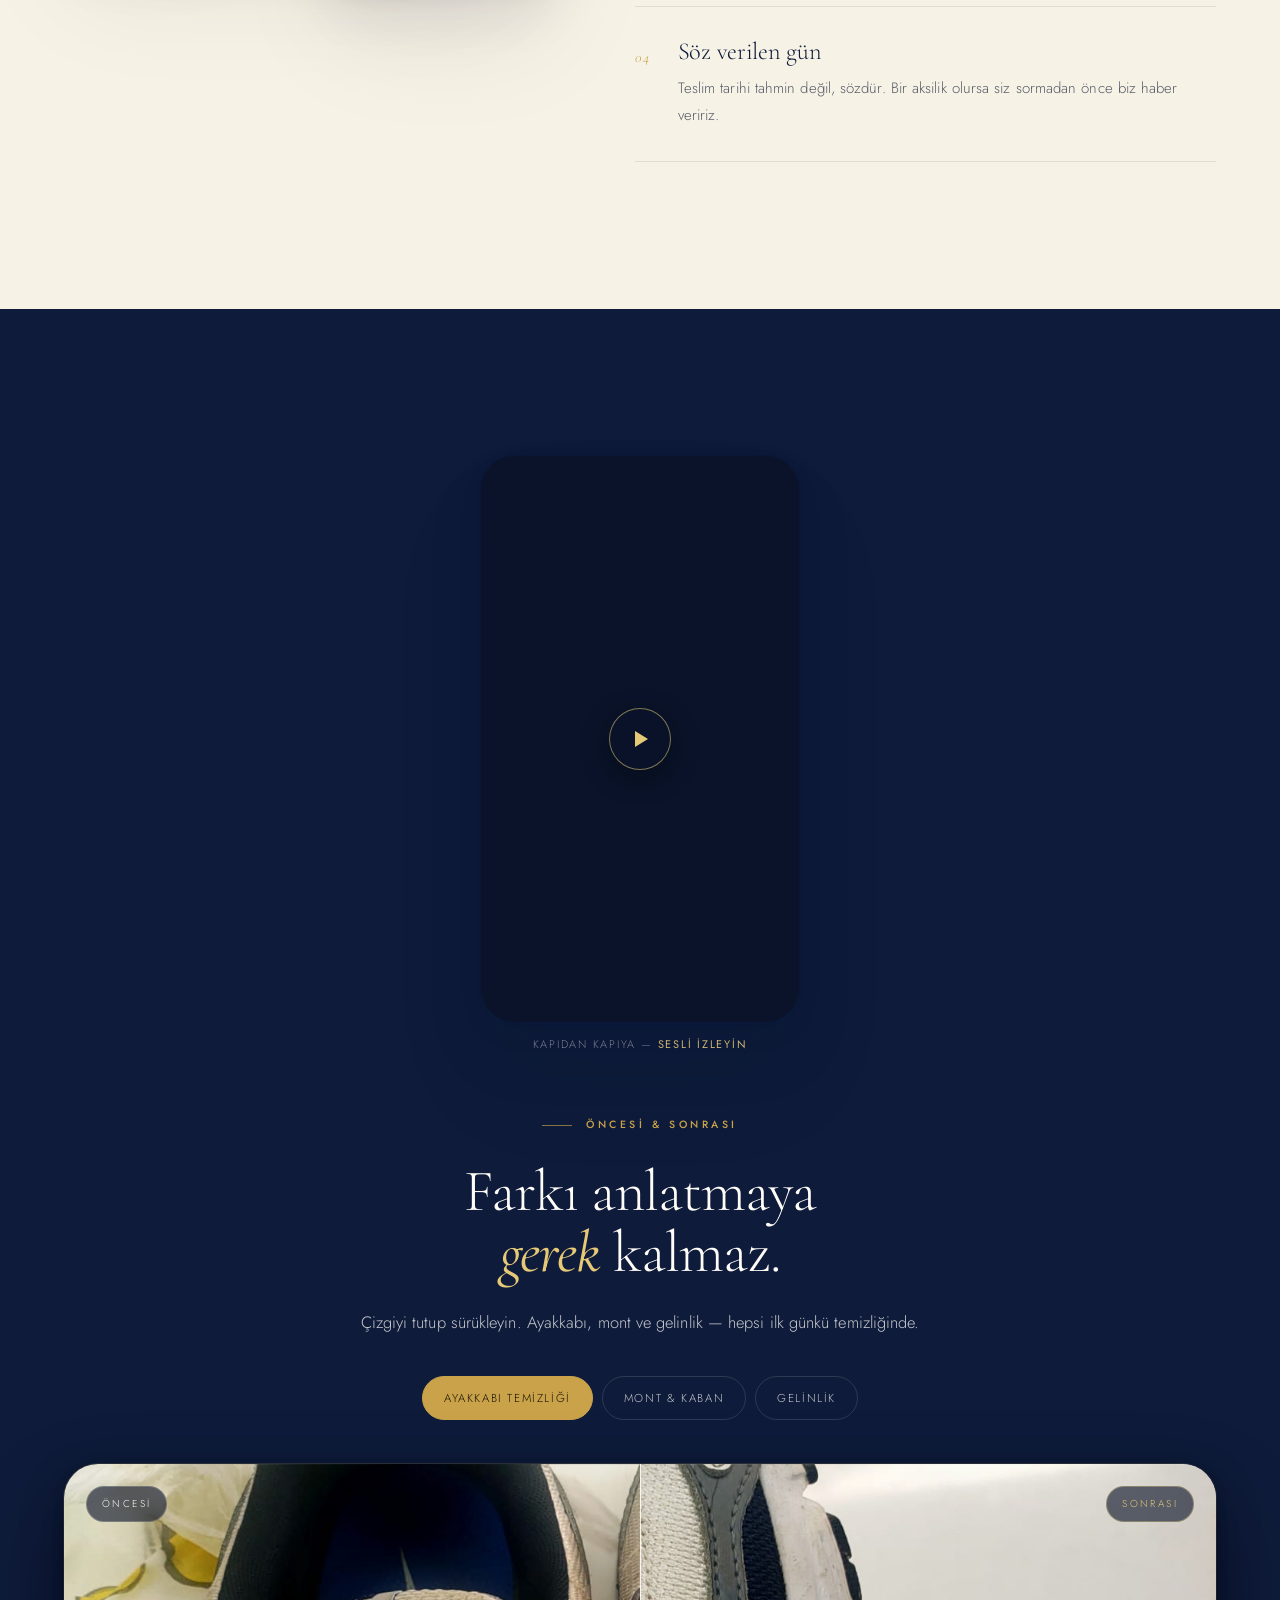
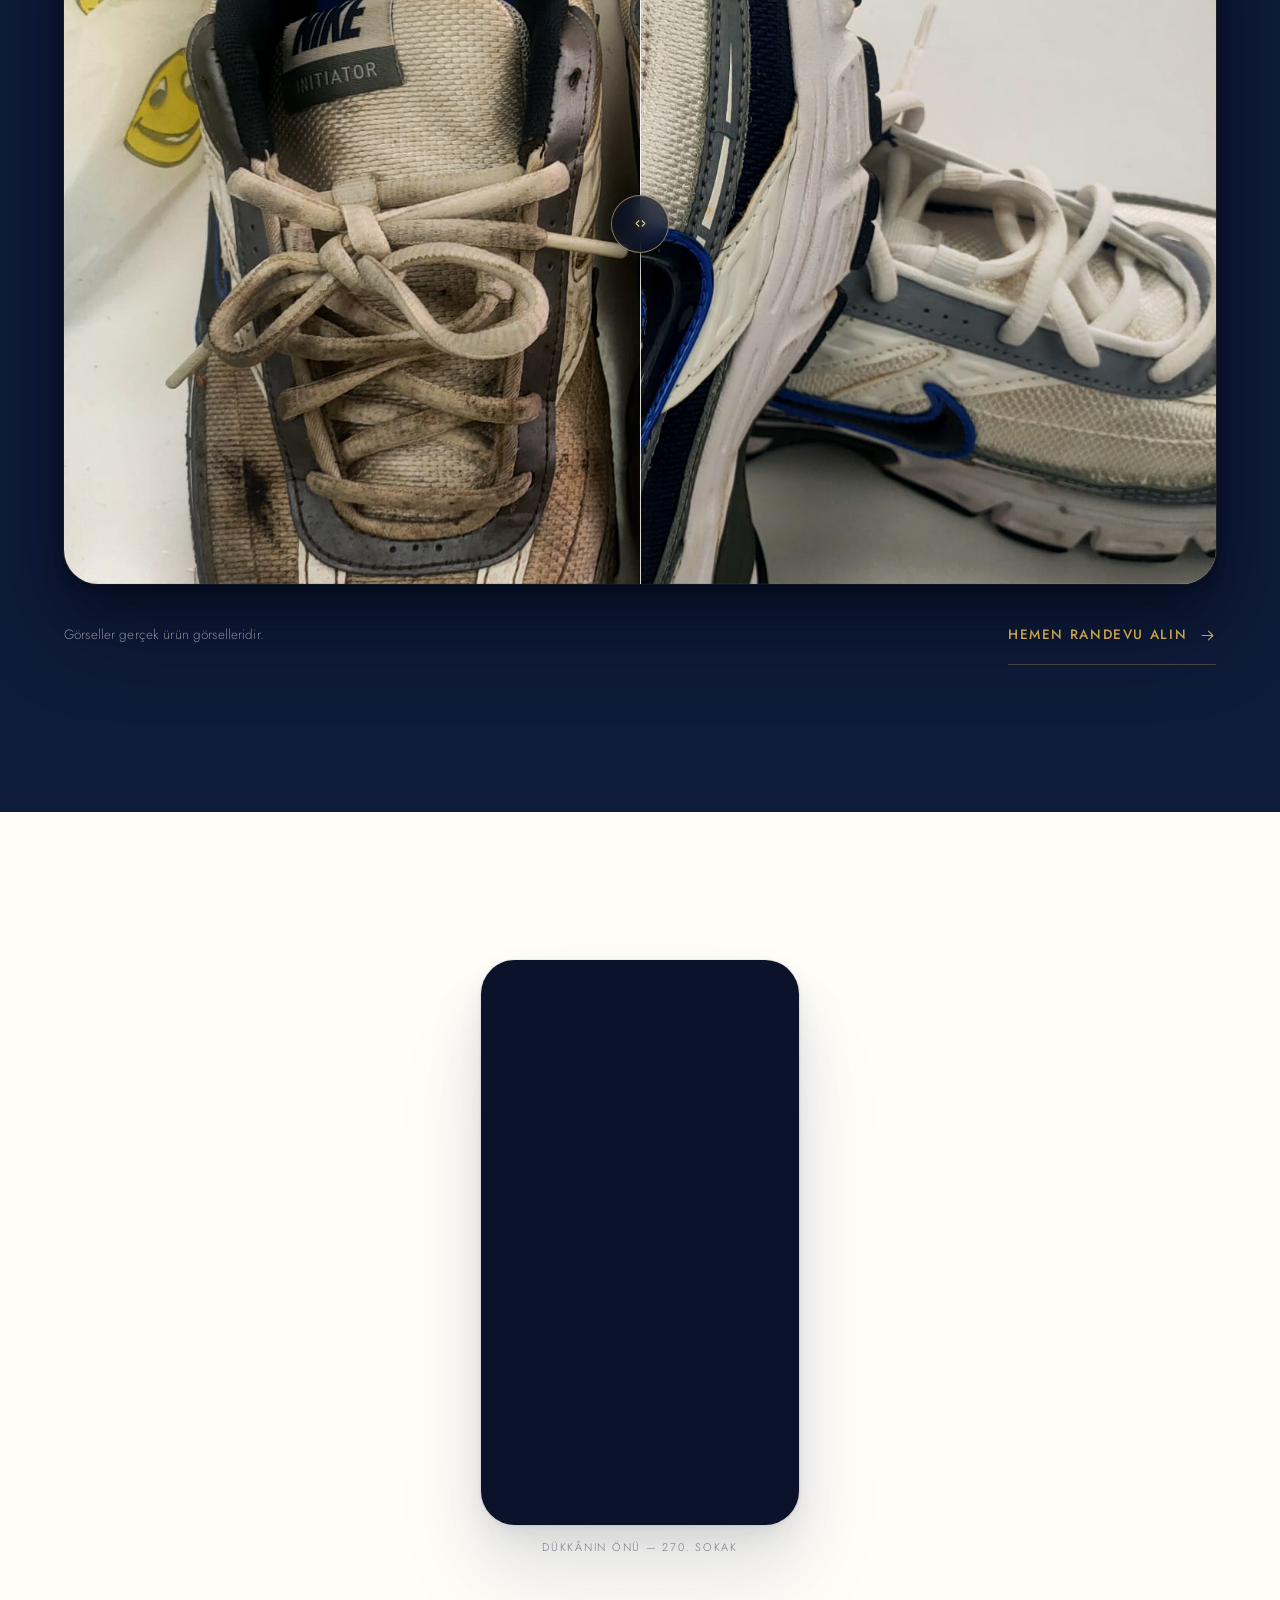
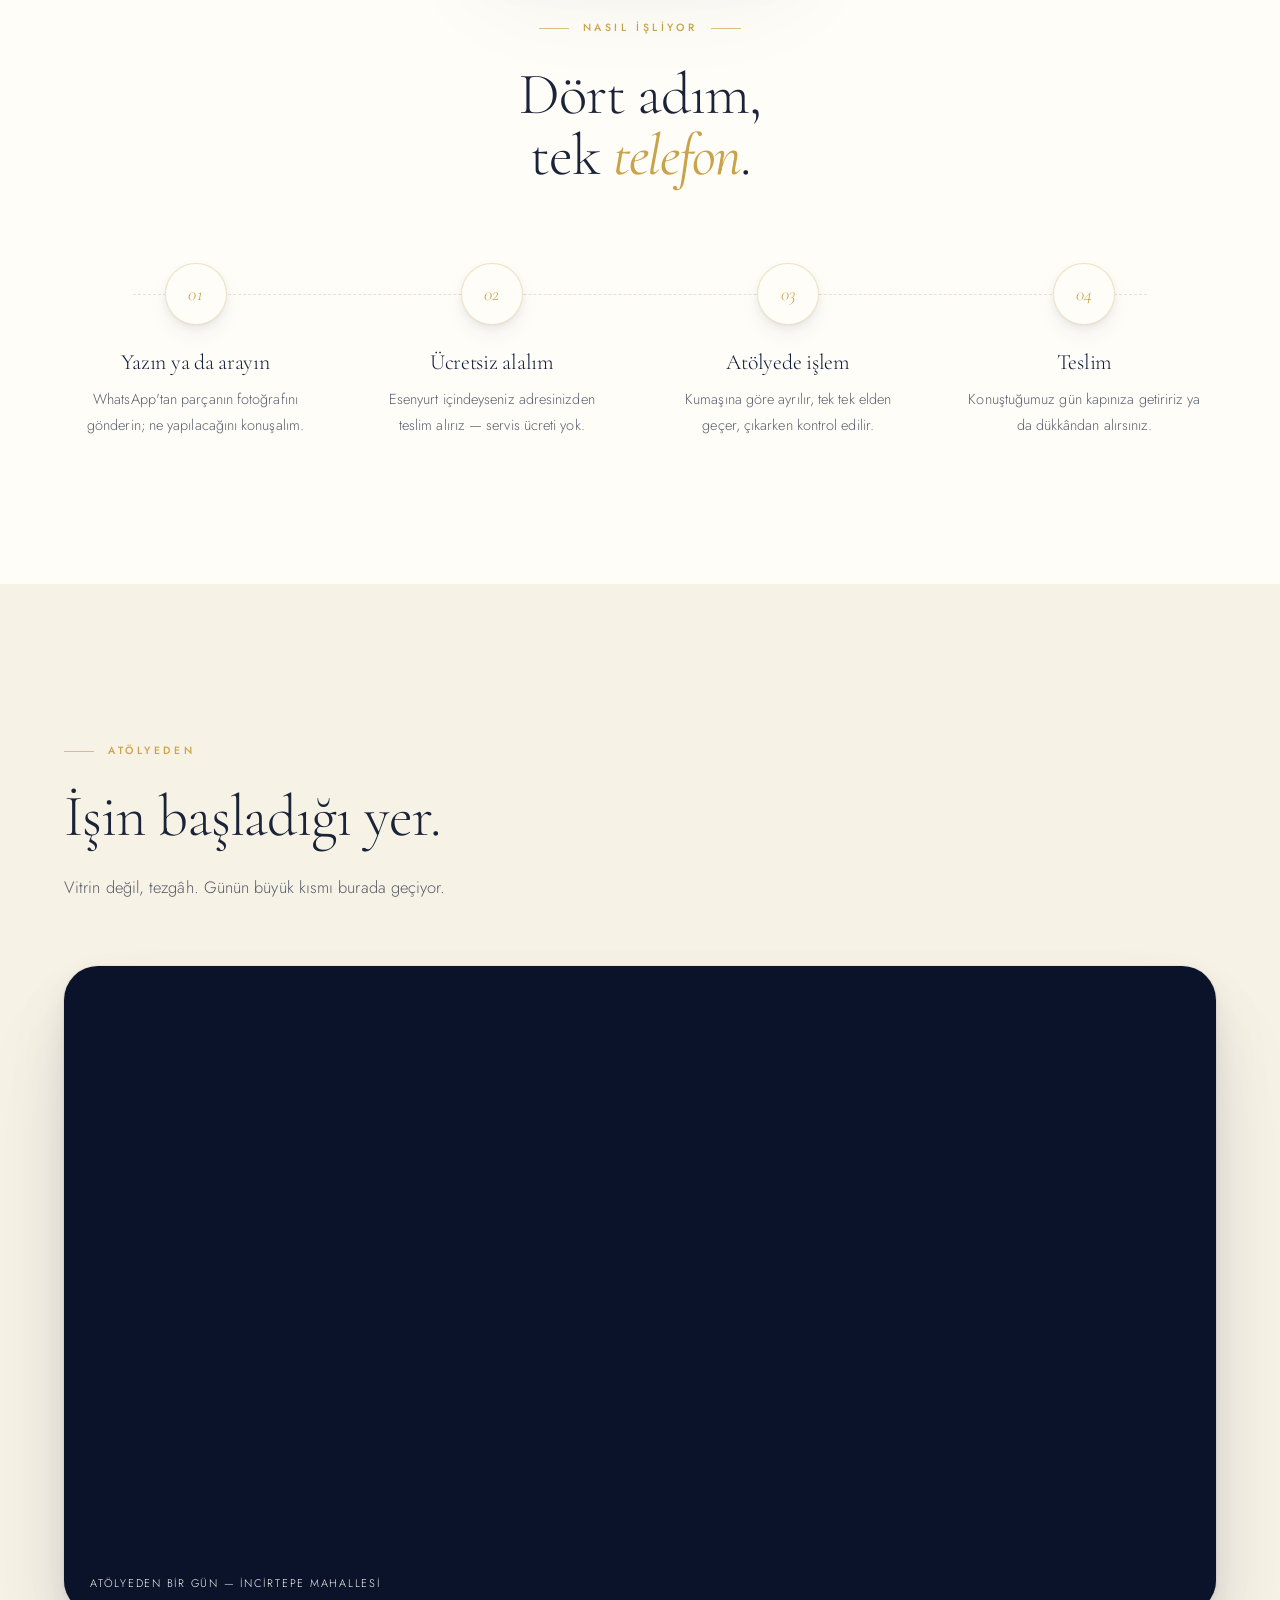
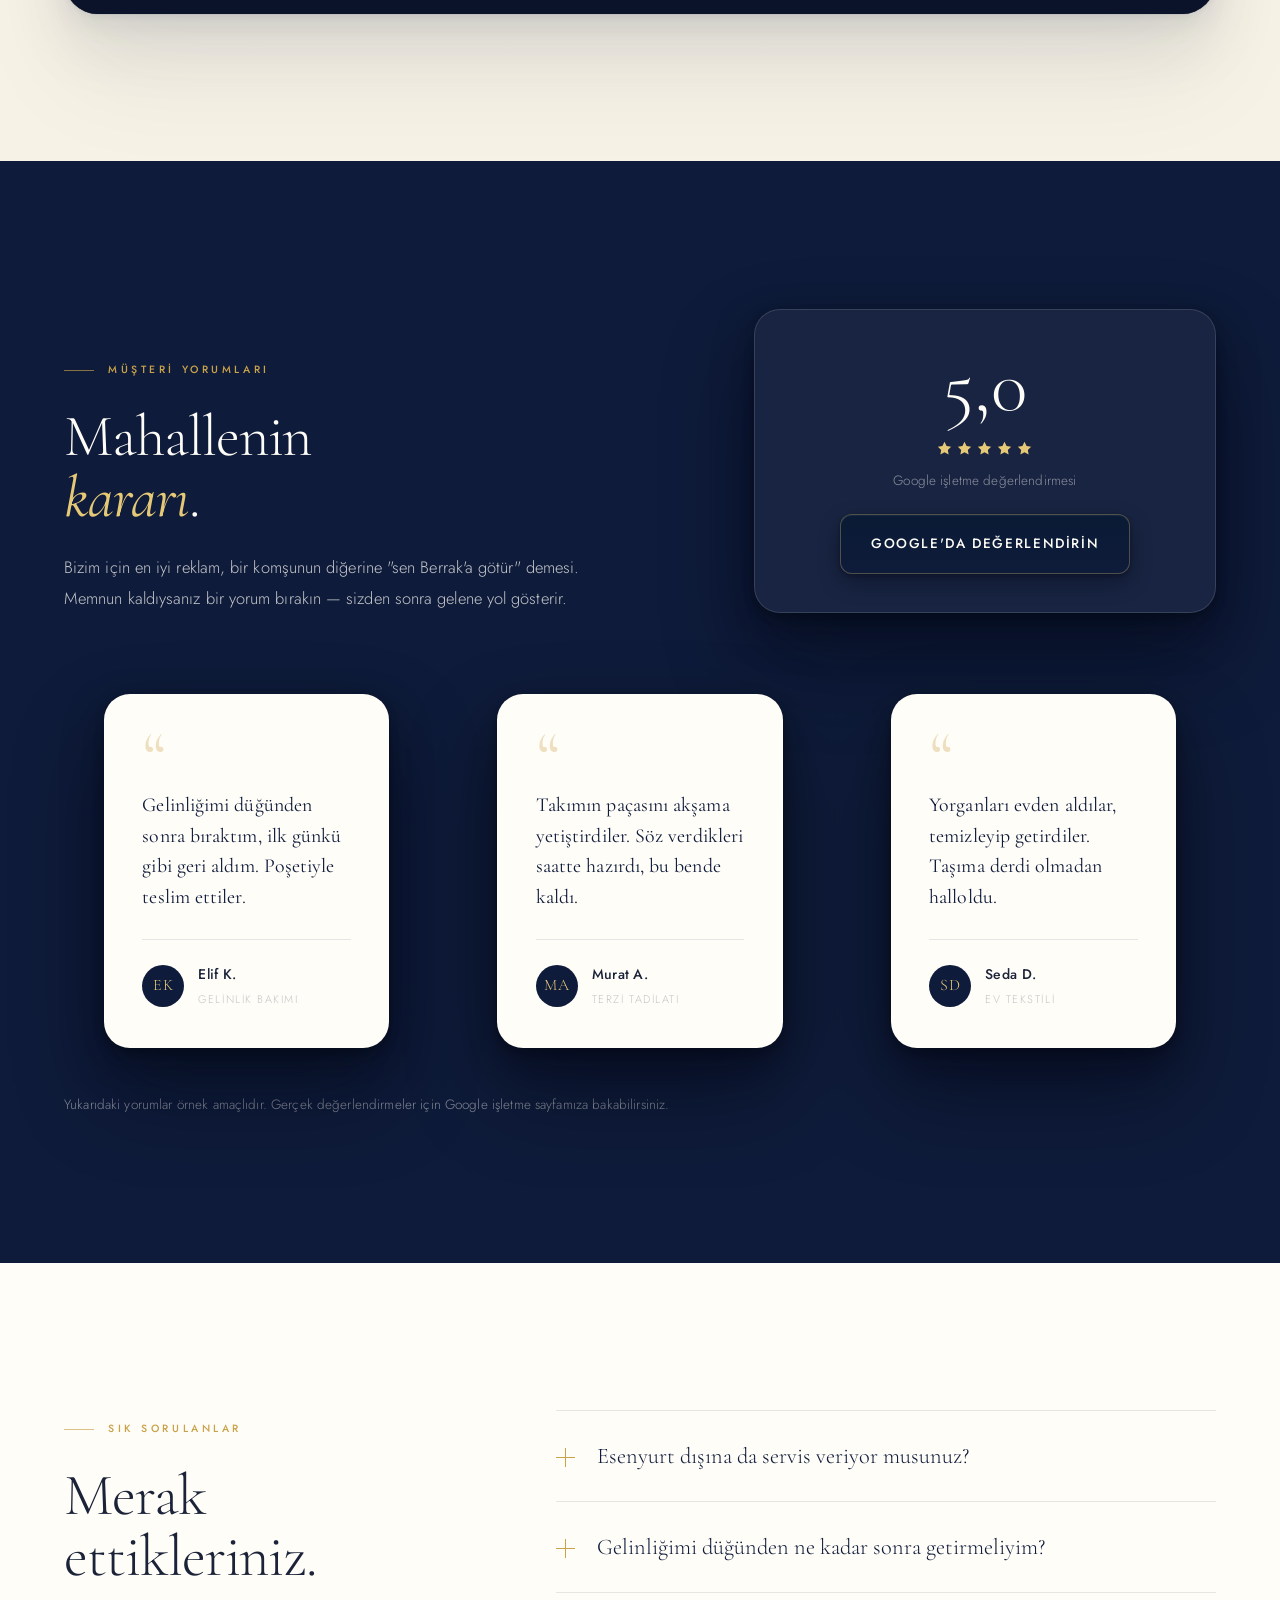
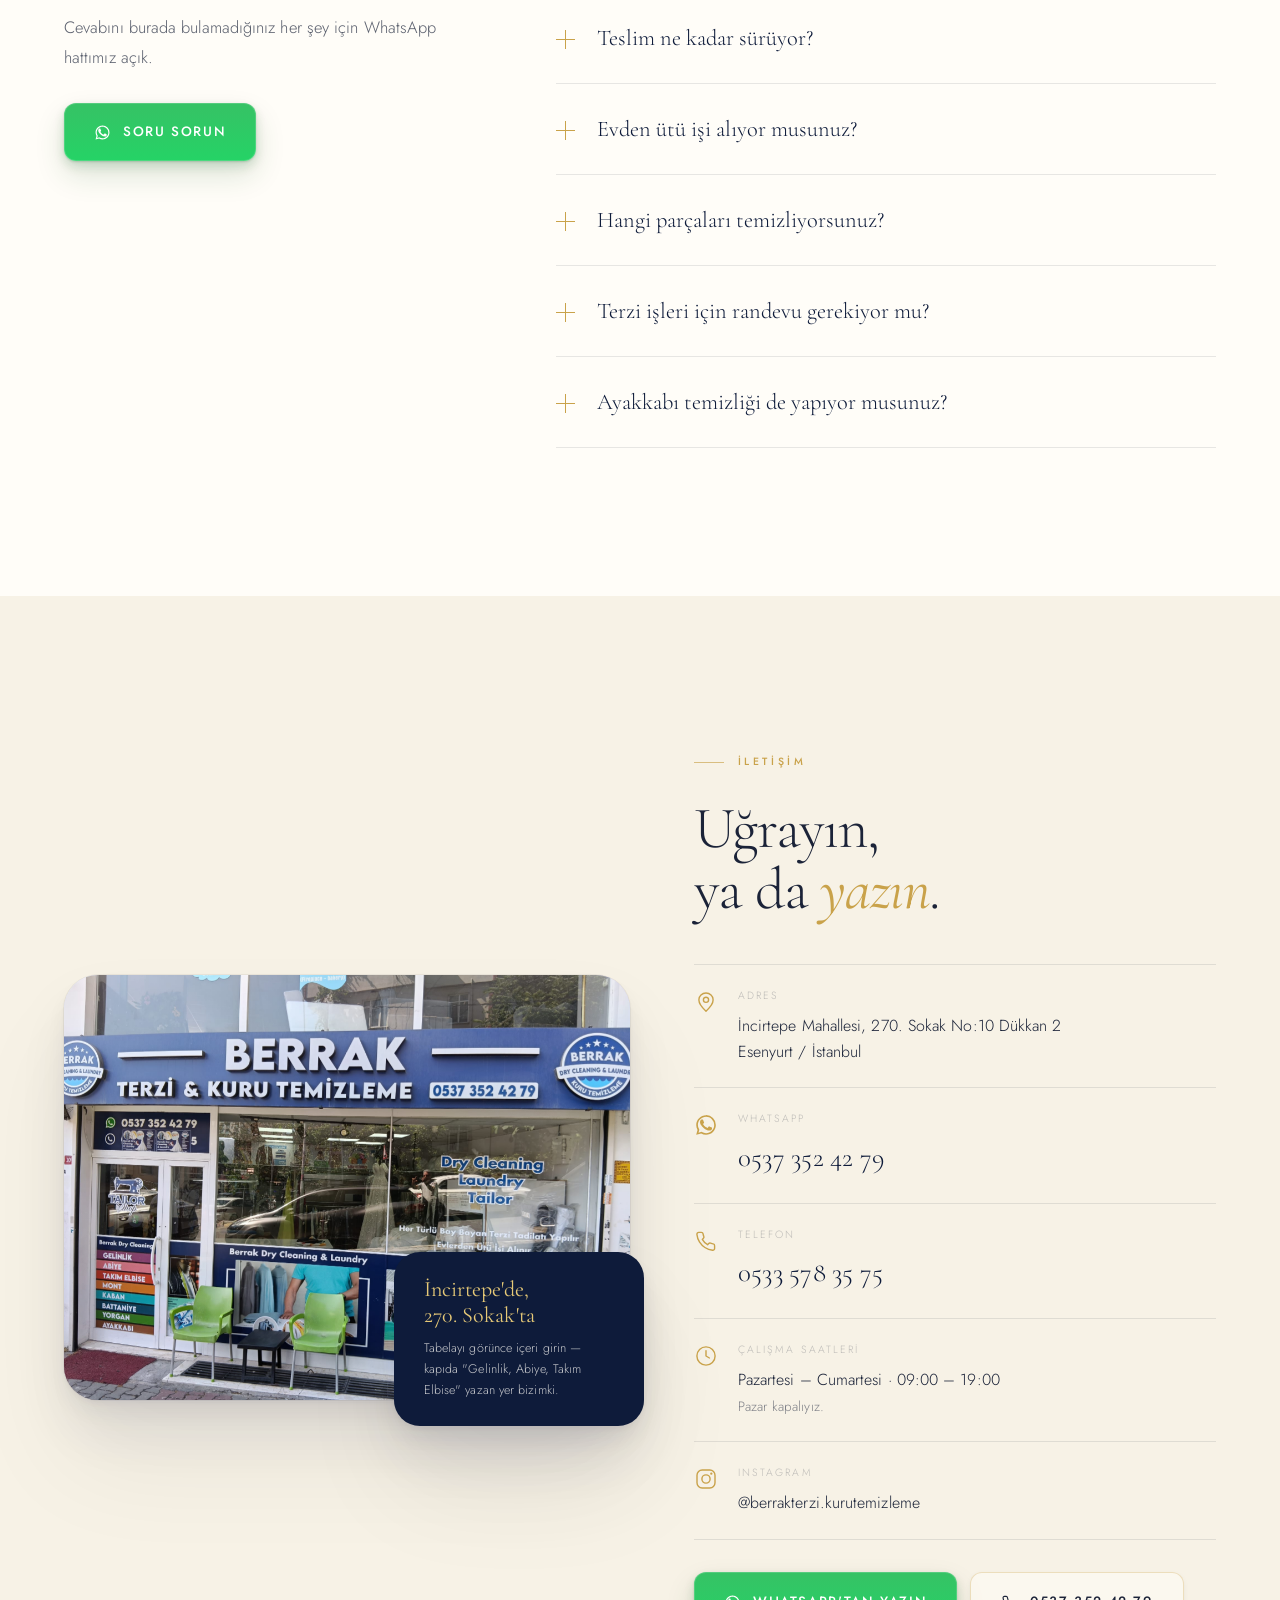
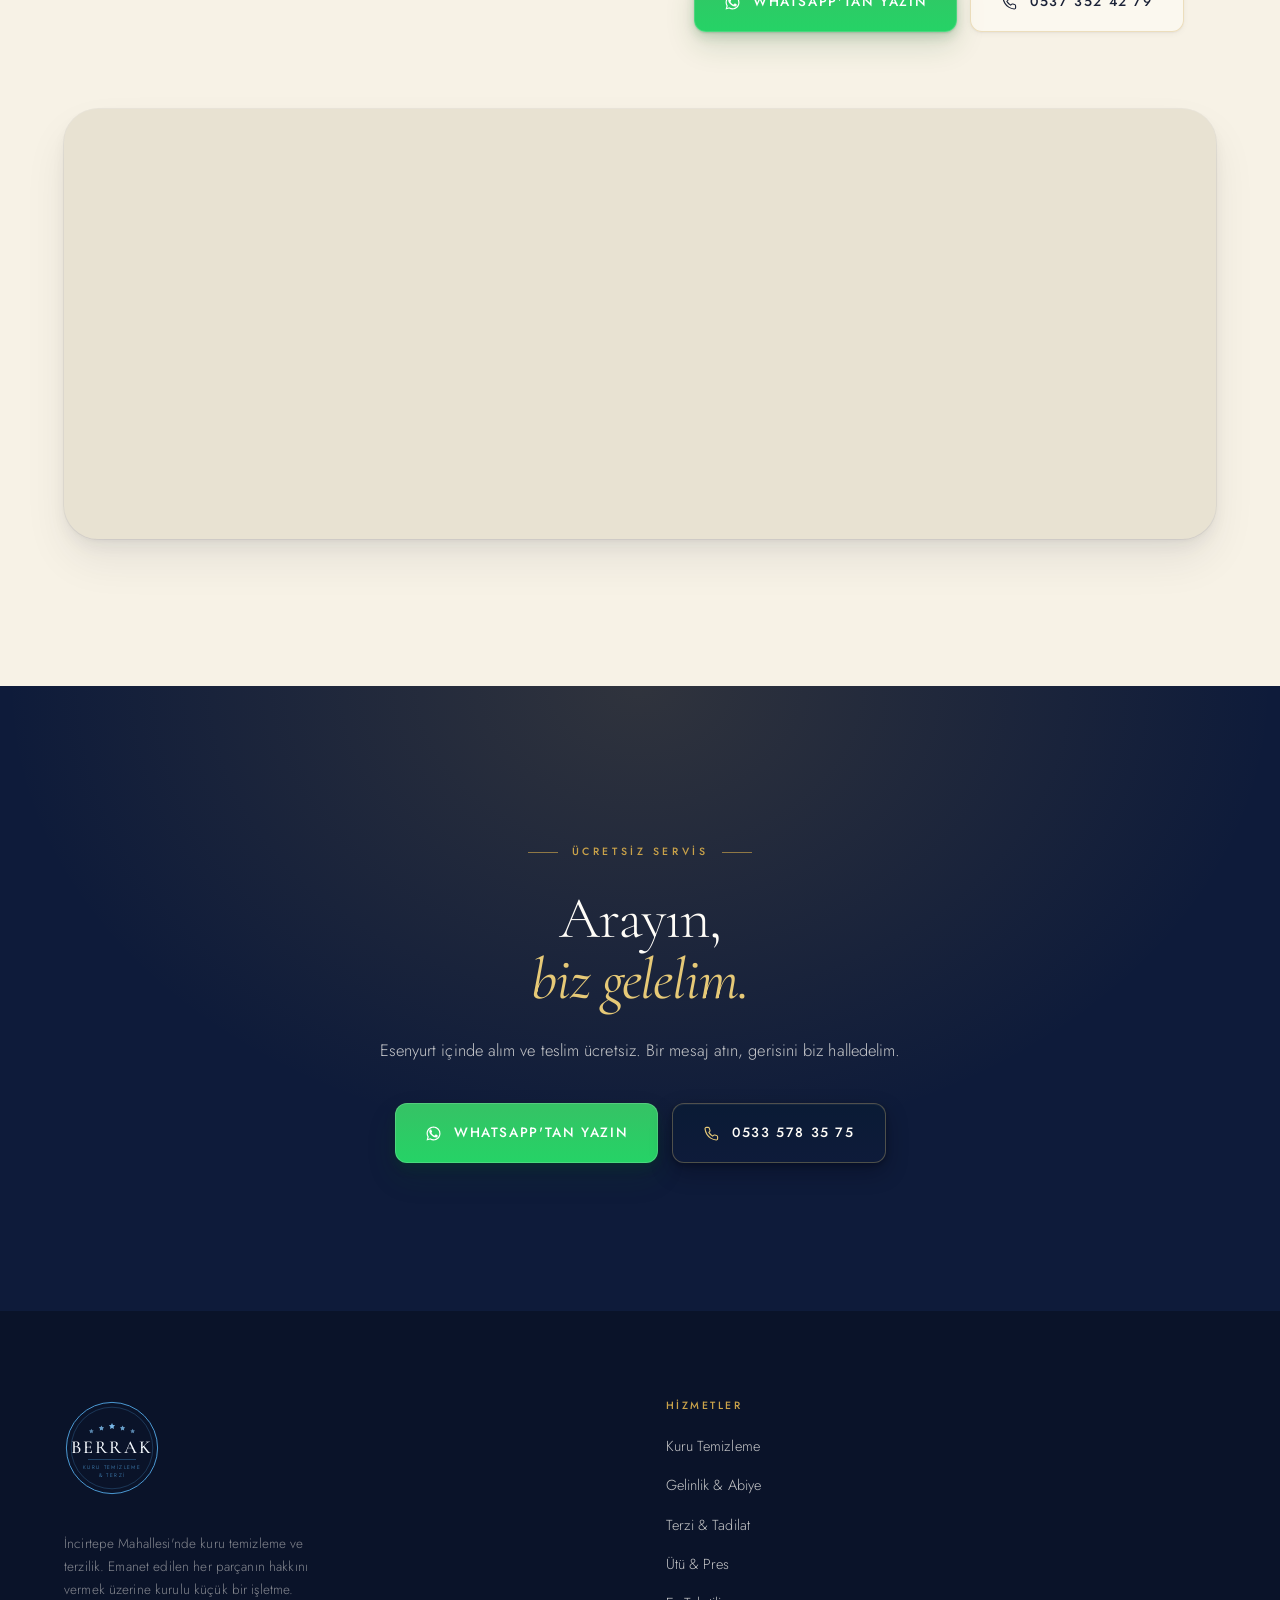
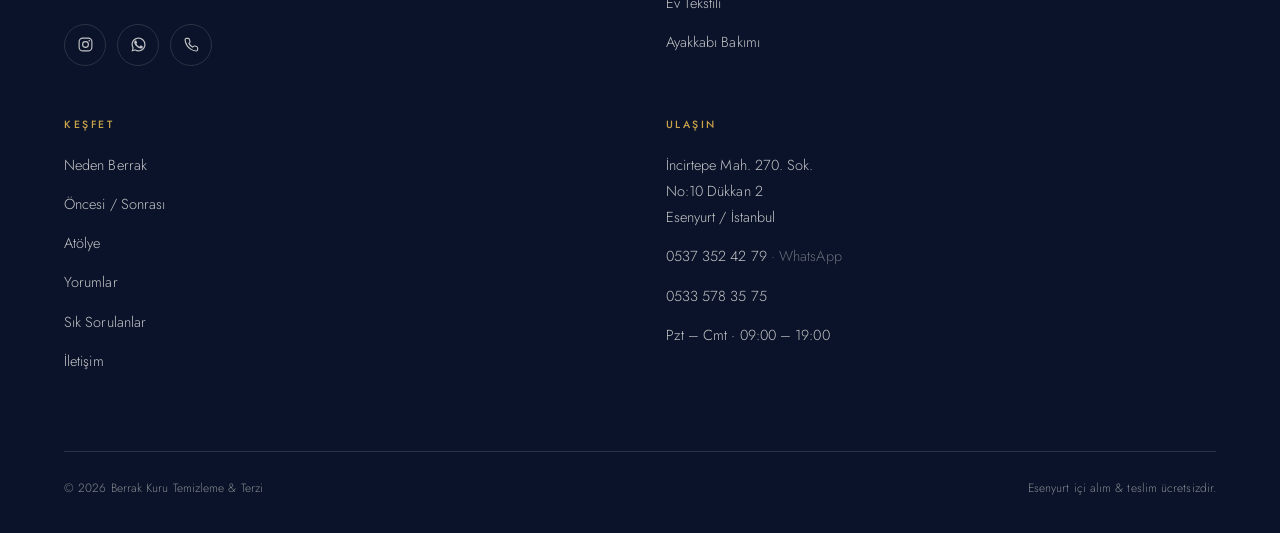
==== commit 79ae7435: "Swap the two shop videos between their sections The pickup-van promo now heads the before/after sect" ====
--- a/index.html
+++ b/index.html
@@ -1175,12 +1175,13 @@
 <section class="sec bg-navy" id="fark">
   <div class="wrap">
     <figure class="craft craft-solo" data-rv="scale">
-      <div class="craft-ph rot90">
-        <video autoplay muted loop playsinline preload="metadata" aria-label="Berrak dükkânının sokaktan görünümü">
-          <source src="assets/images/berrak-kurutemizleme.mp4" type="video/mp4">
+      <div class="craft-ph">
+        <video loop playsinline preload="metadata" aria-label="Berrak tanıtım filmi — dükkân ve alım–teslim aracı">
+          <source src="assets/images/berrak-terzi.mp4" type="video/mp4">
         </video>
-      </div>
-      <figcaption>Dükkânın önü — 270. Sokak</figcaption>
+        <button class="craft-play" type="button" aria-label="Tanıtım filmini sesli oynat"><i aria-hidden="true"></i></button>
+      </div>
+      <figcaption>Kapıdan kapıya — <b>sesli izleyin</b></figcaption>
     </figure>
 
     <div class="sec-head center" data-rv>
@@ -1237,13 +1238,12 @@
 <section class="sec bg-ivory">
   <div class="wrap">
     <figure class="craft craft-solo" data-rv="scale">
-      <div class="craft-ph">
-        <video loop playsinline preload="metadata" aria-label="Berrak tanıtım filmi — dükkân ve alım–teslim aracı">
-          <source src="assets/images/berrak-terzi.mp4" type="video/mp4">
+      <div class="craft-ph rot90">
+        <video autoplay muted loop playsinline preload="metadata" aria-label="Berrak dükkânının sokaktan görünümü">
+          <source src="assets/images/berrak-kurutemizleme.mp4" type="video/mp4">
         </video>
-        <button class="craft-play" type="button" aria-label="Tanıtım filmini sesli oynat"><i aria-hidden="true"></i></button>
-      </div>
-      <figcaption>Kapıdan kapıya — <b>sesli izleyin</b></figcaption>
+      </div>
+      <figcaption>Dükkânın önü — 270. Sokak</figcaption>
     </figure>
 
     <div class="sec-head center" data-rv>
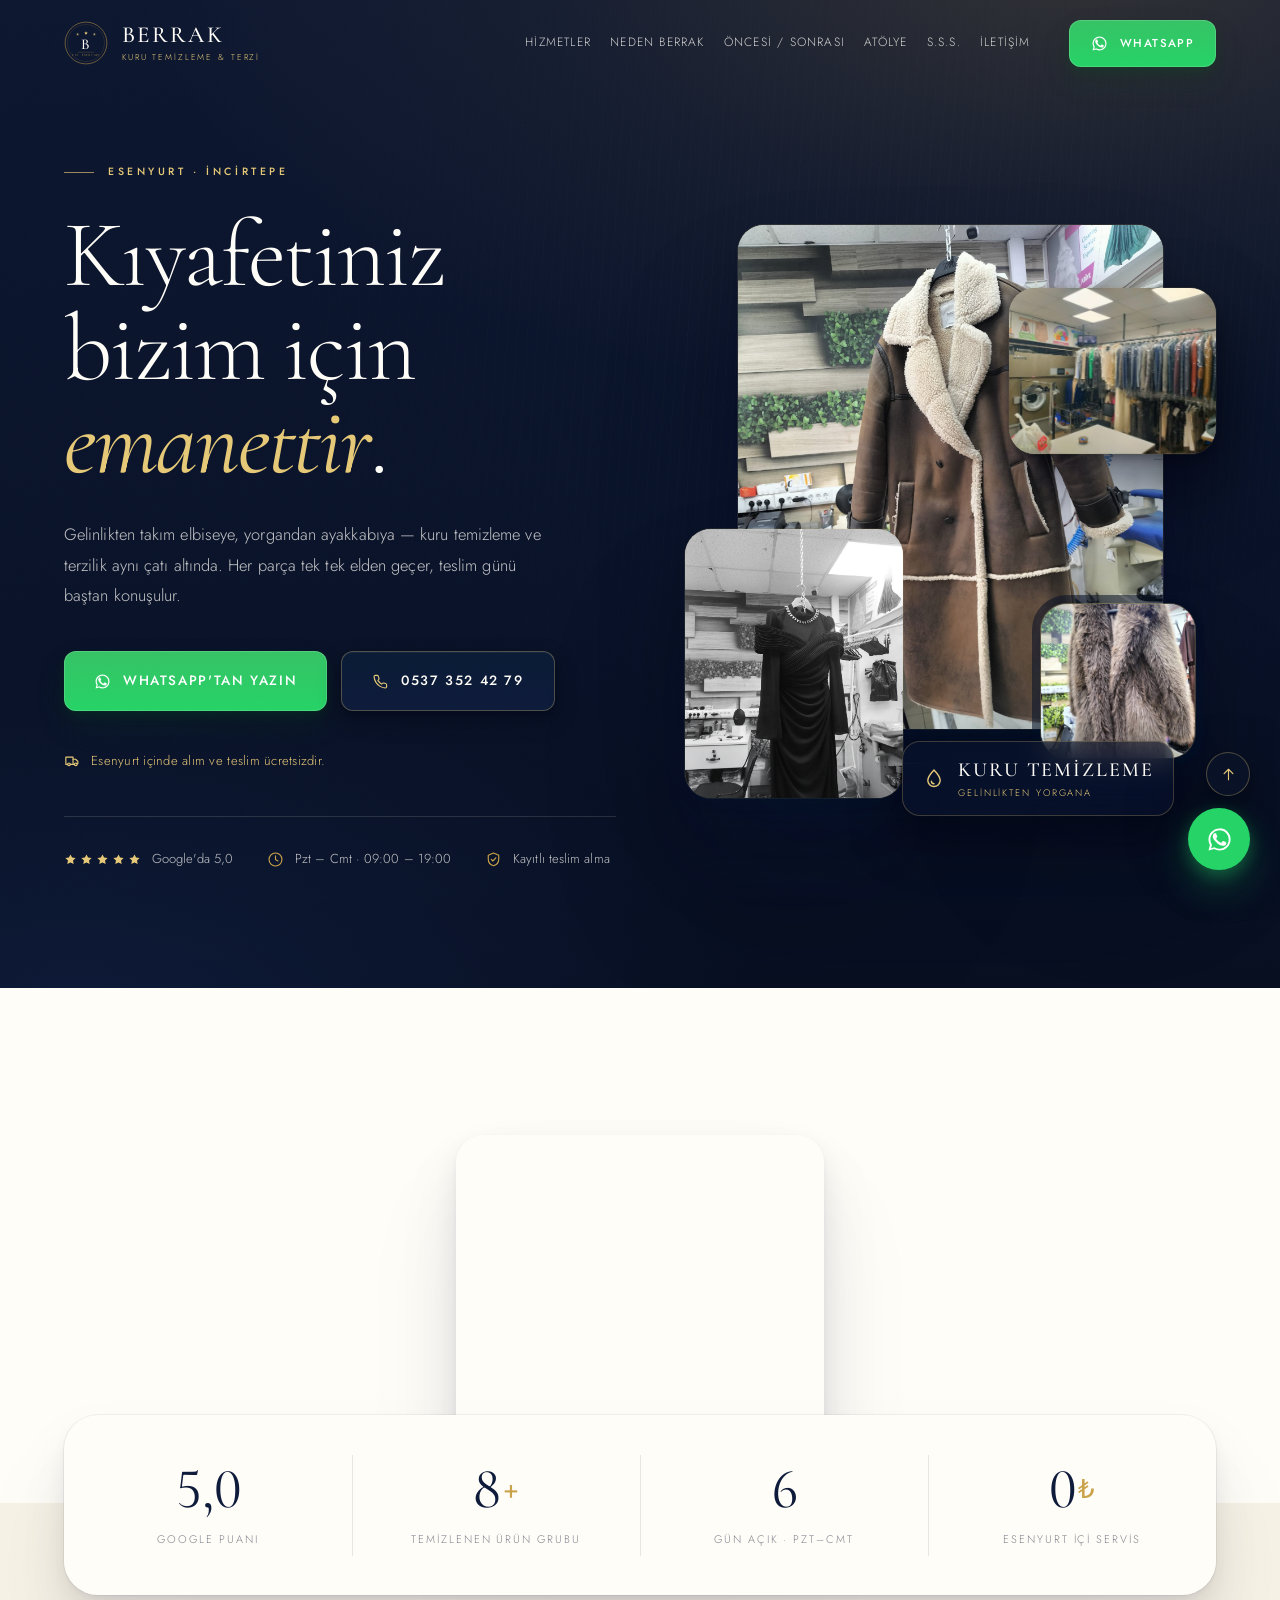
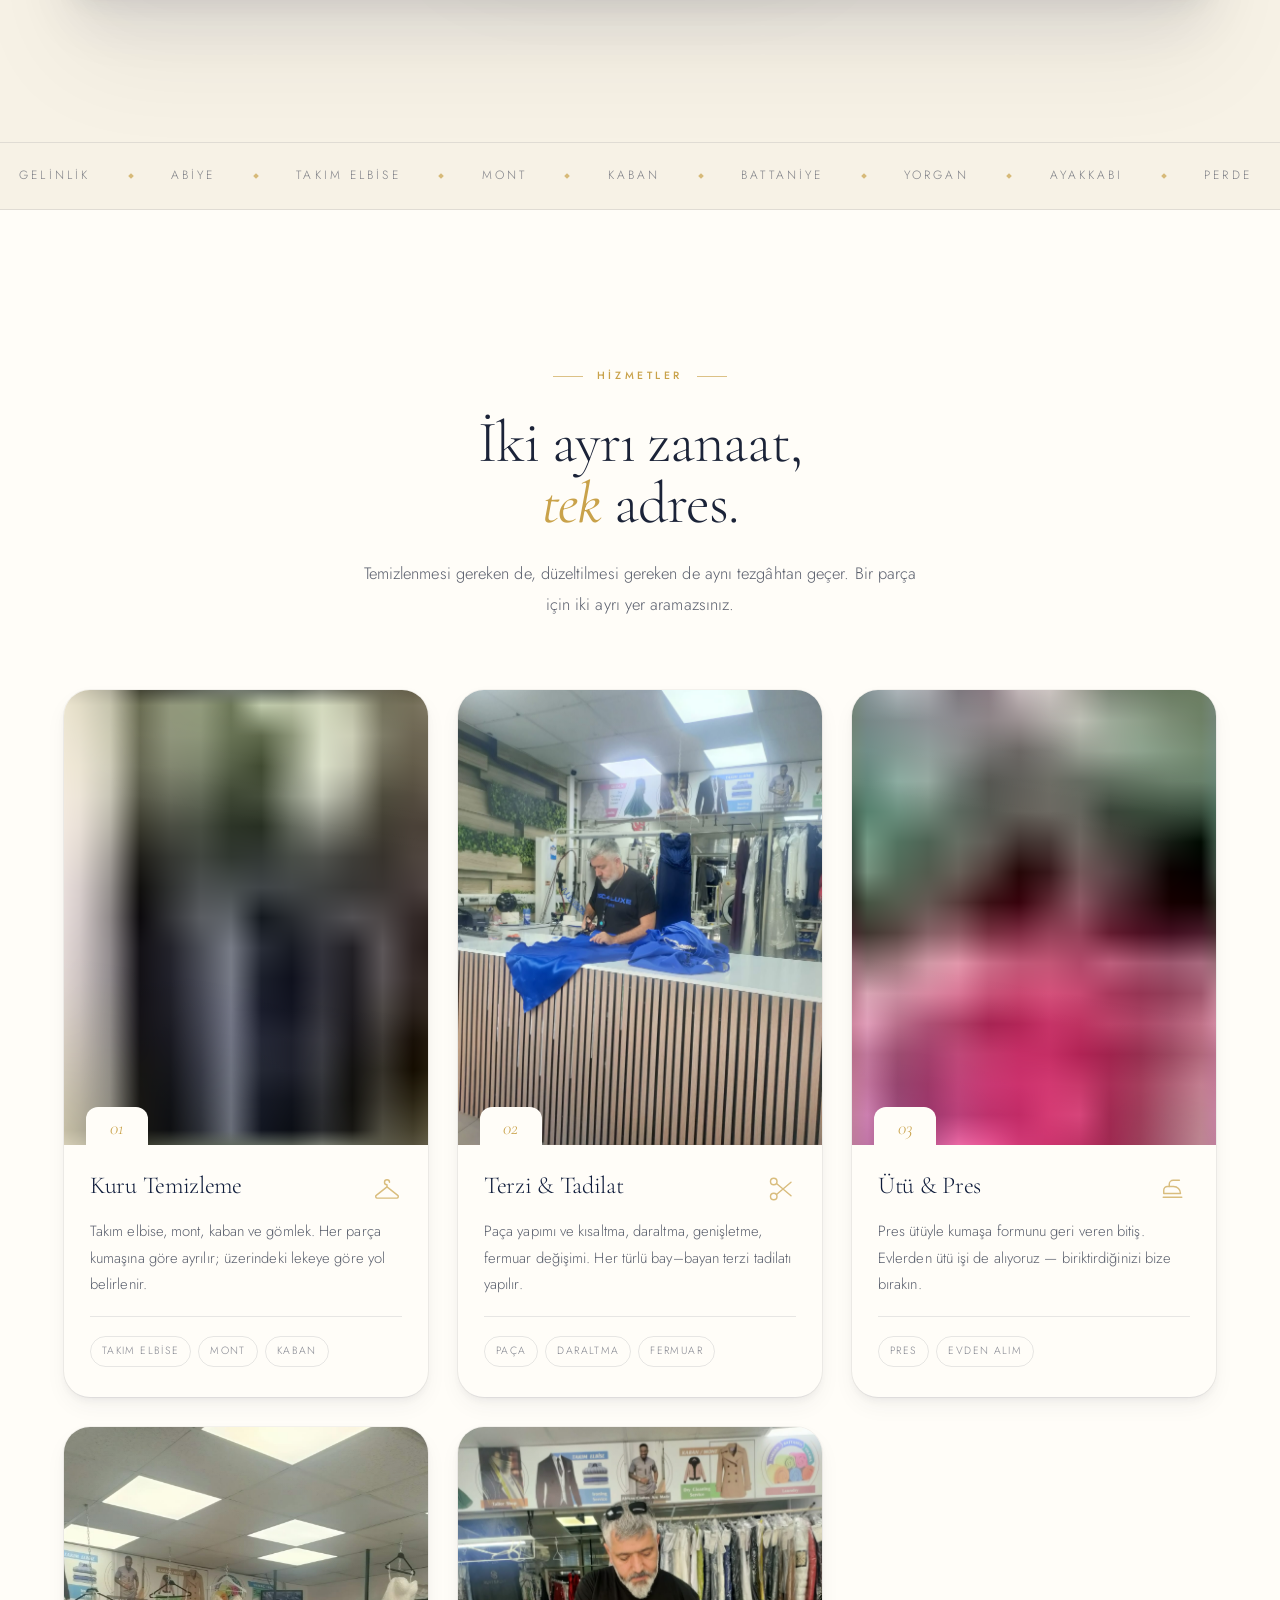
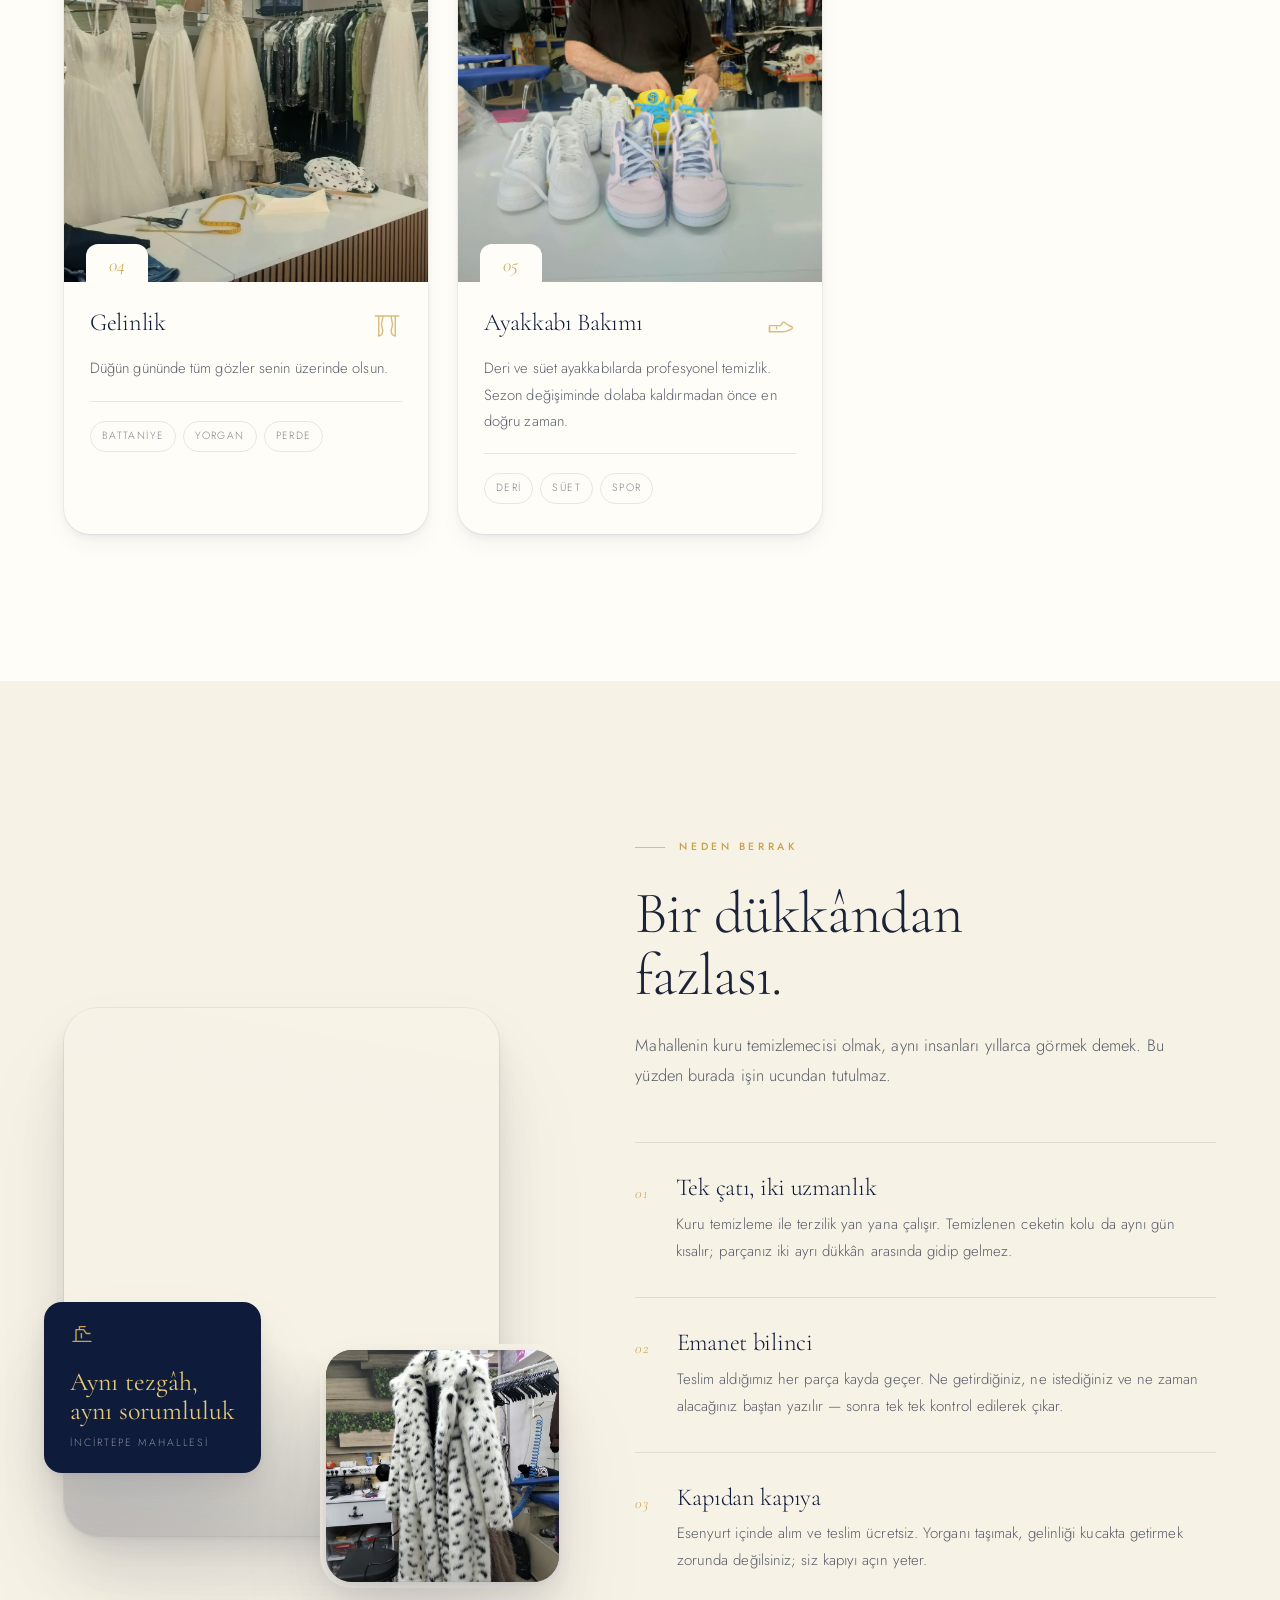
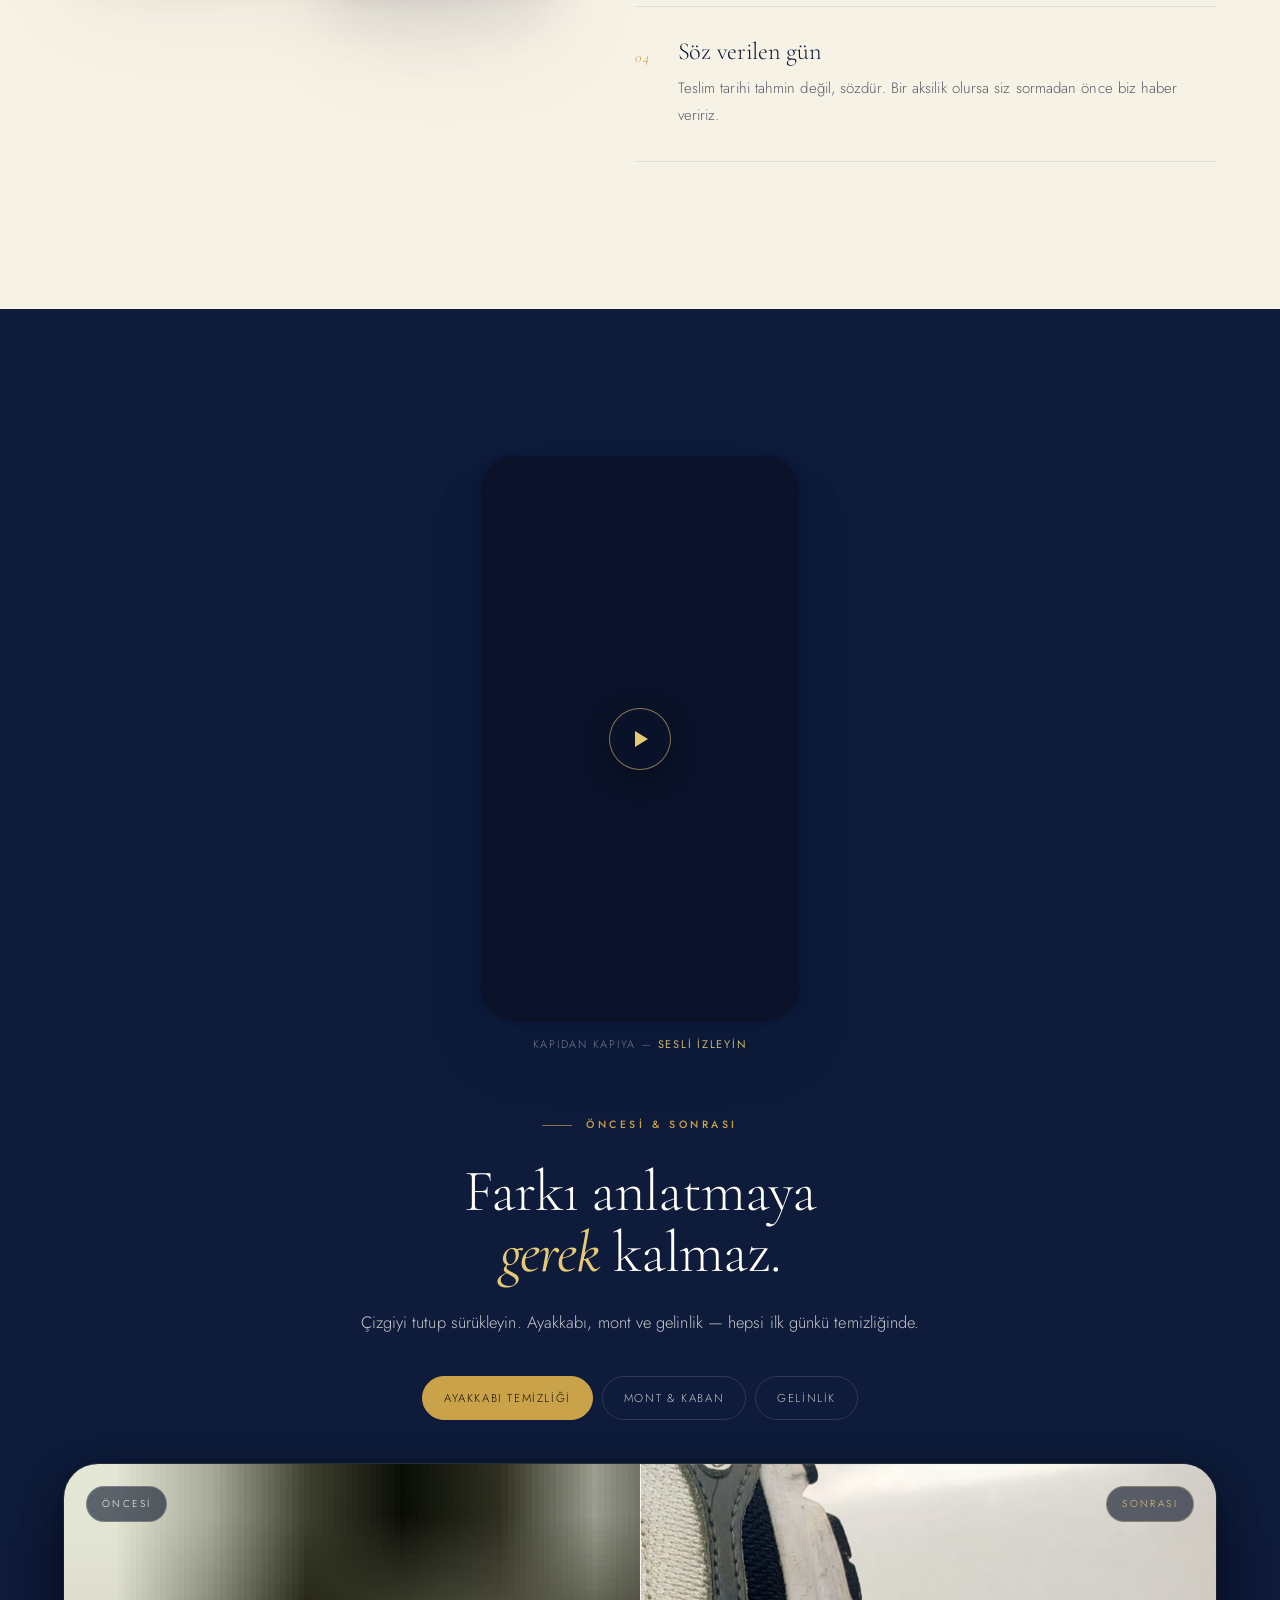
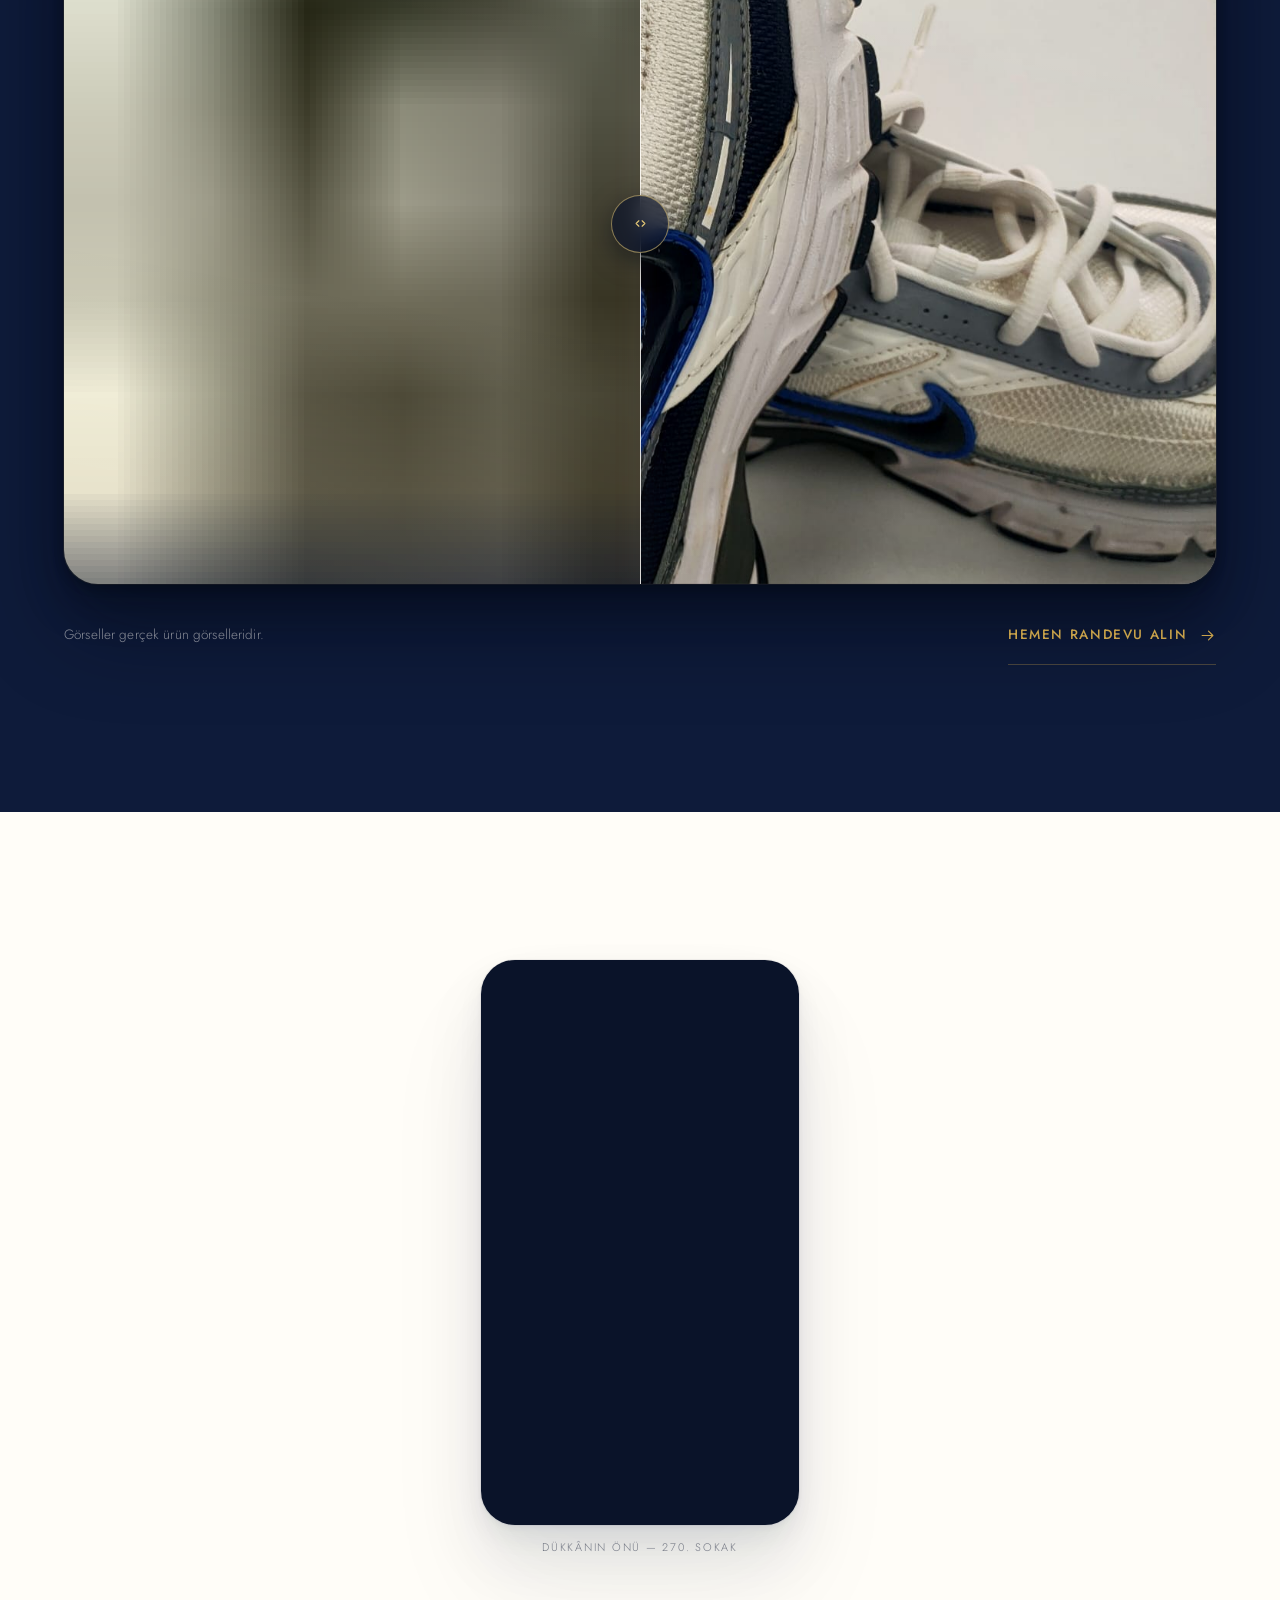
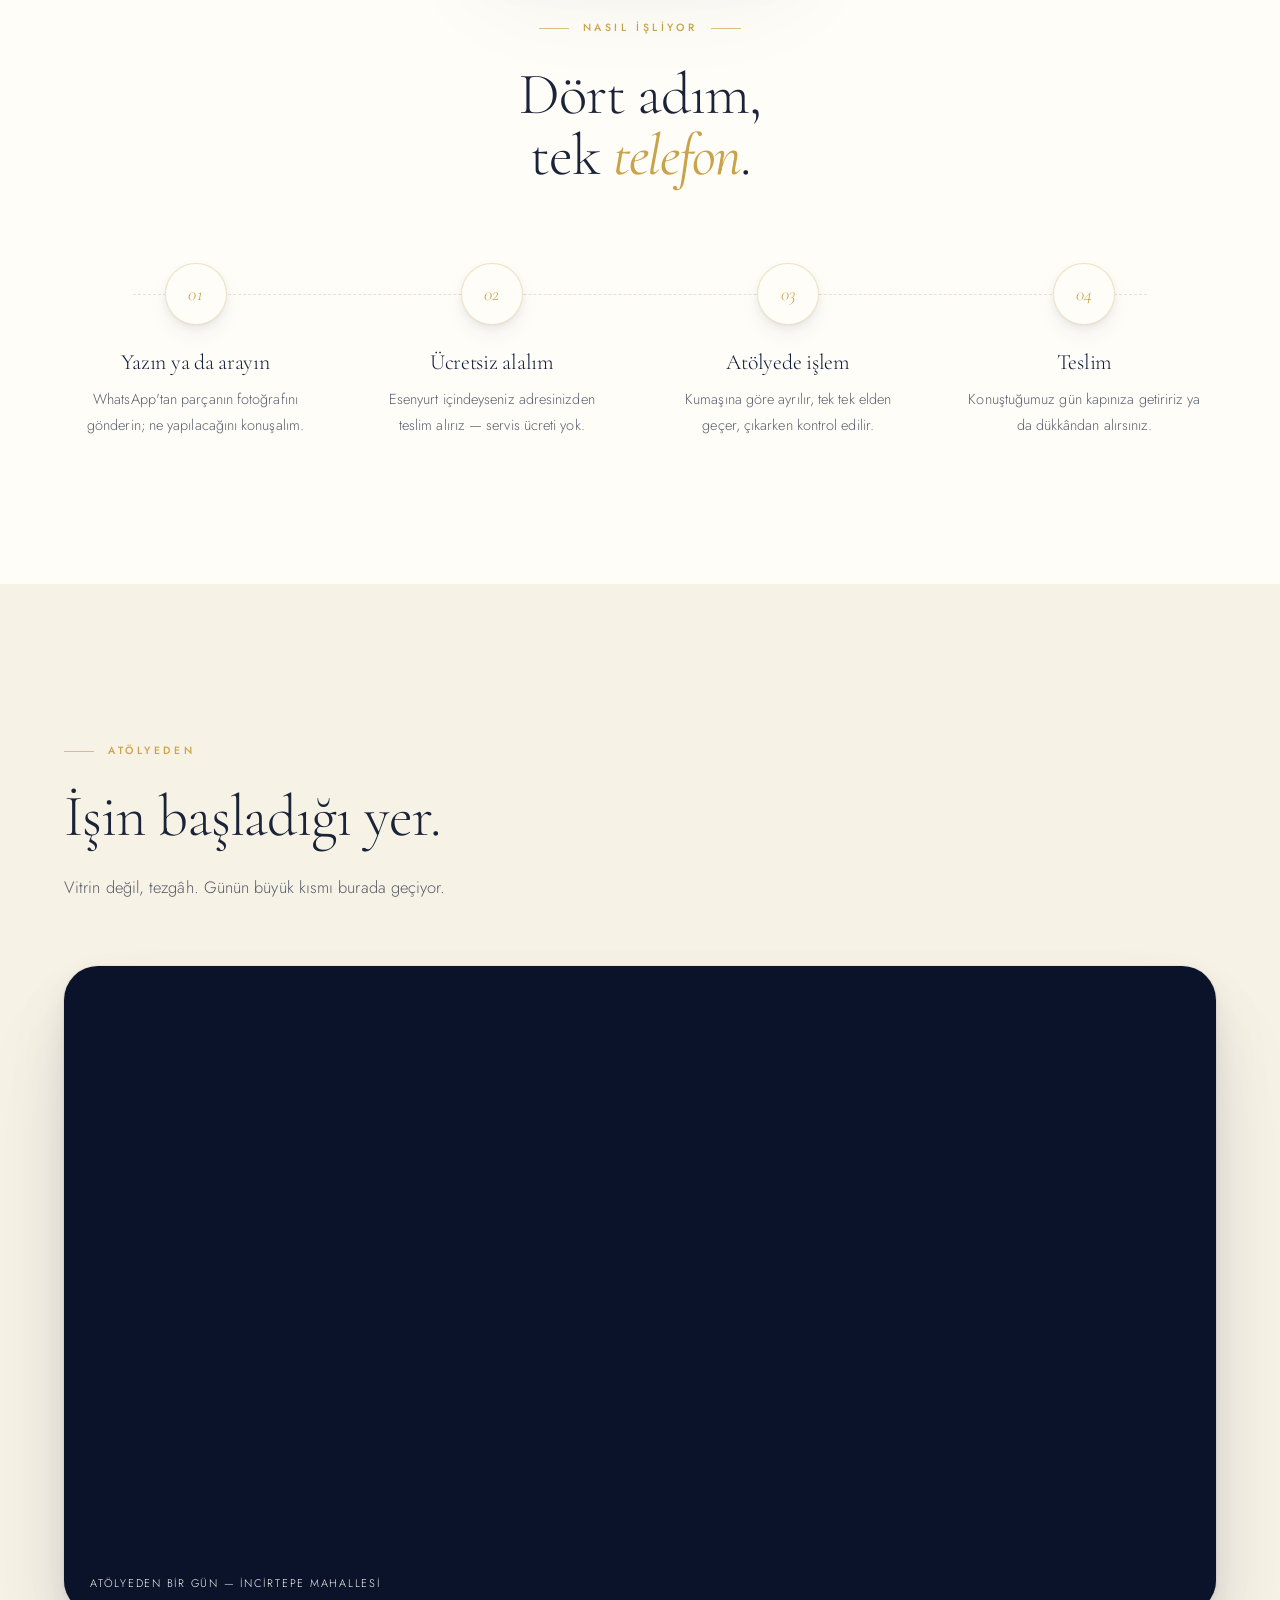
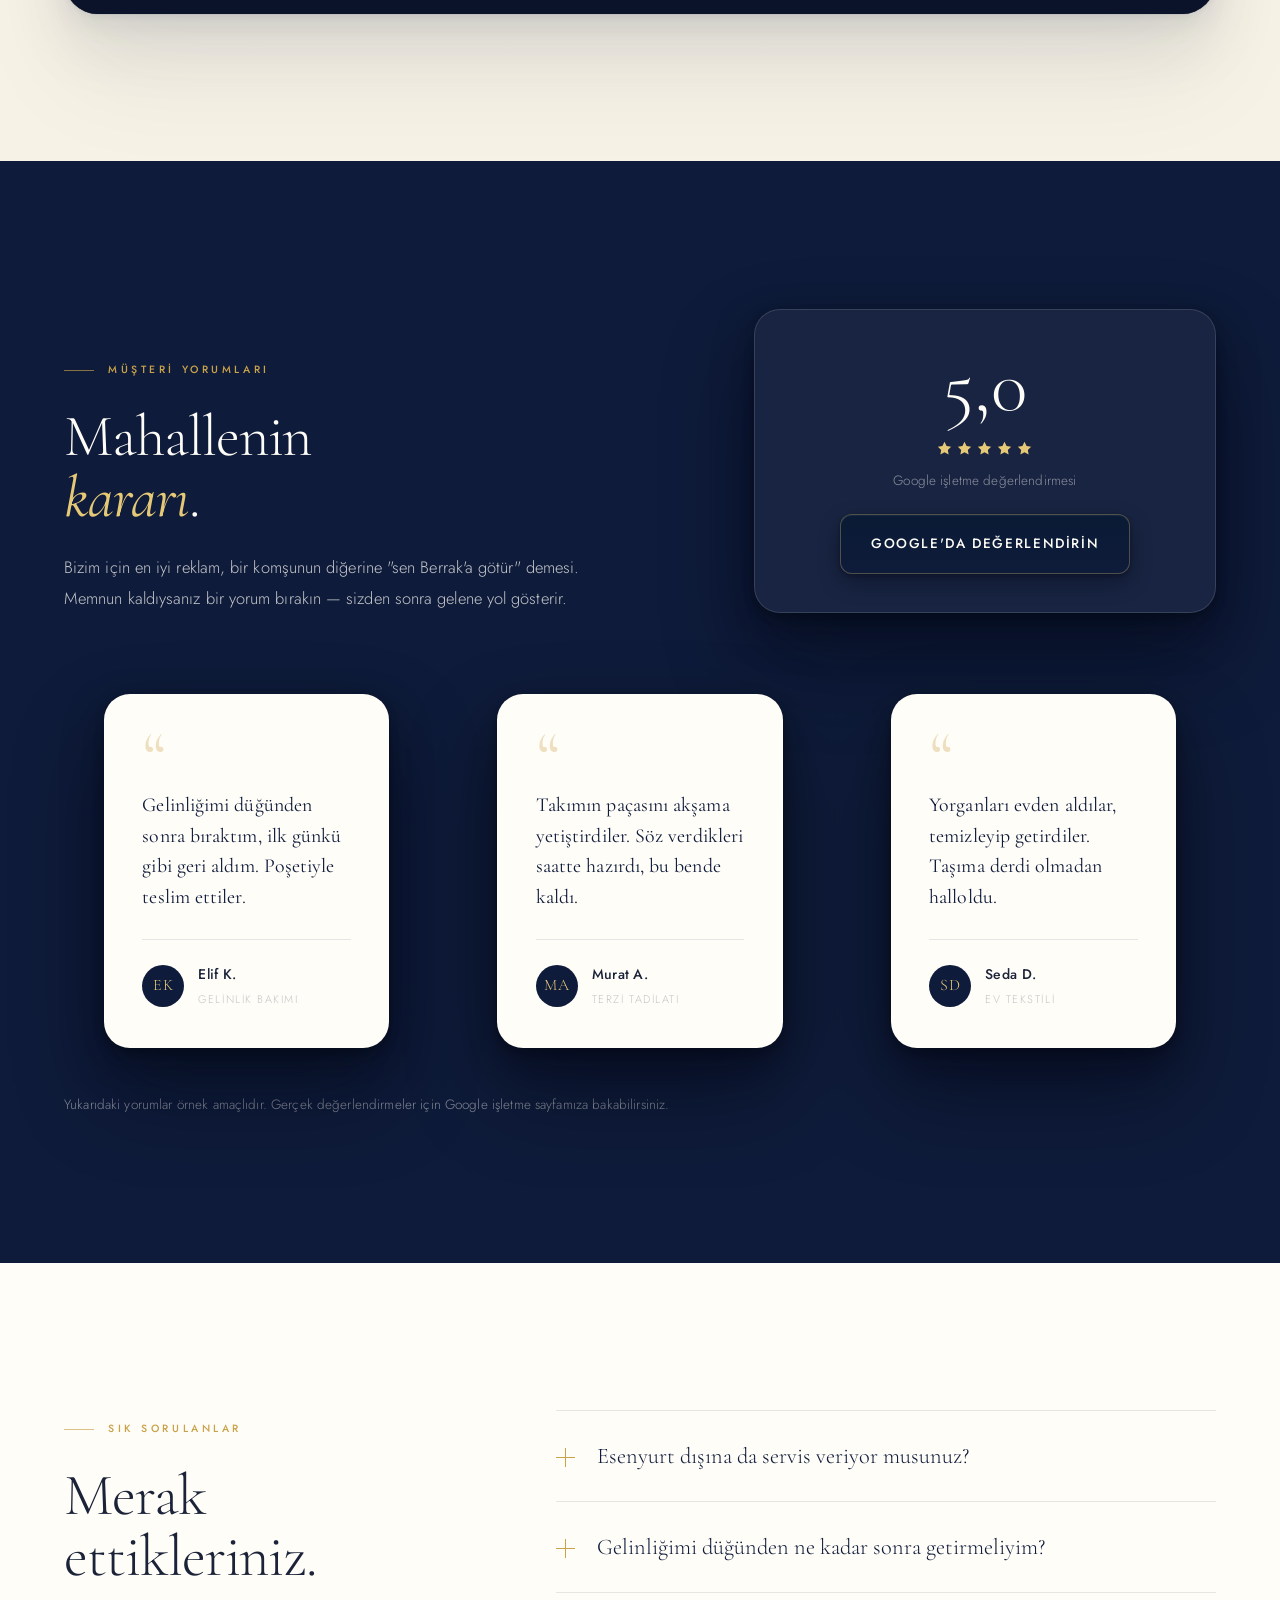
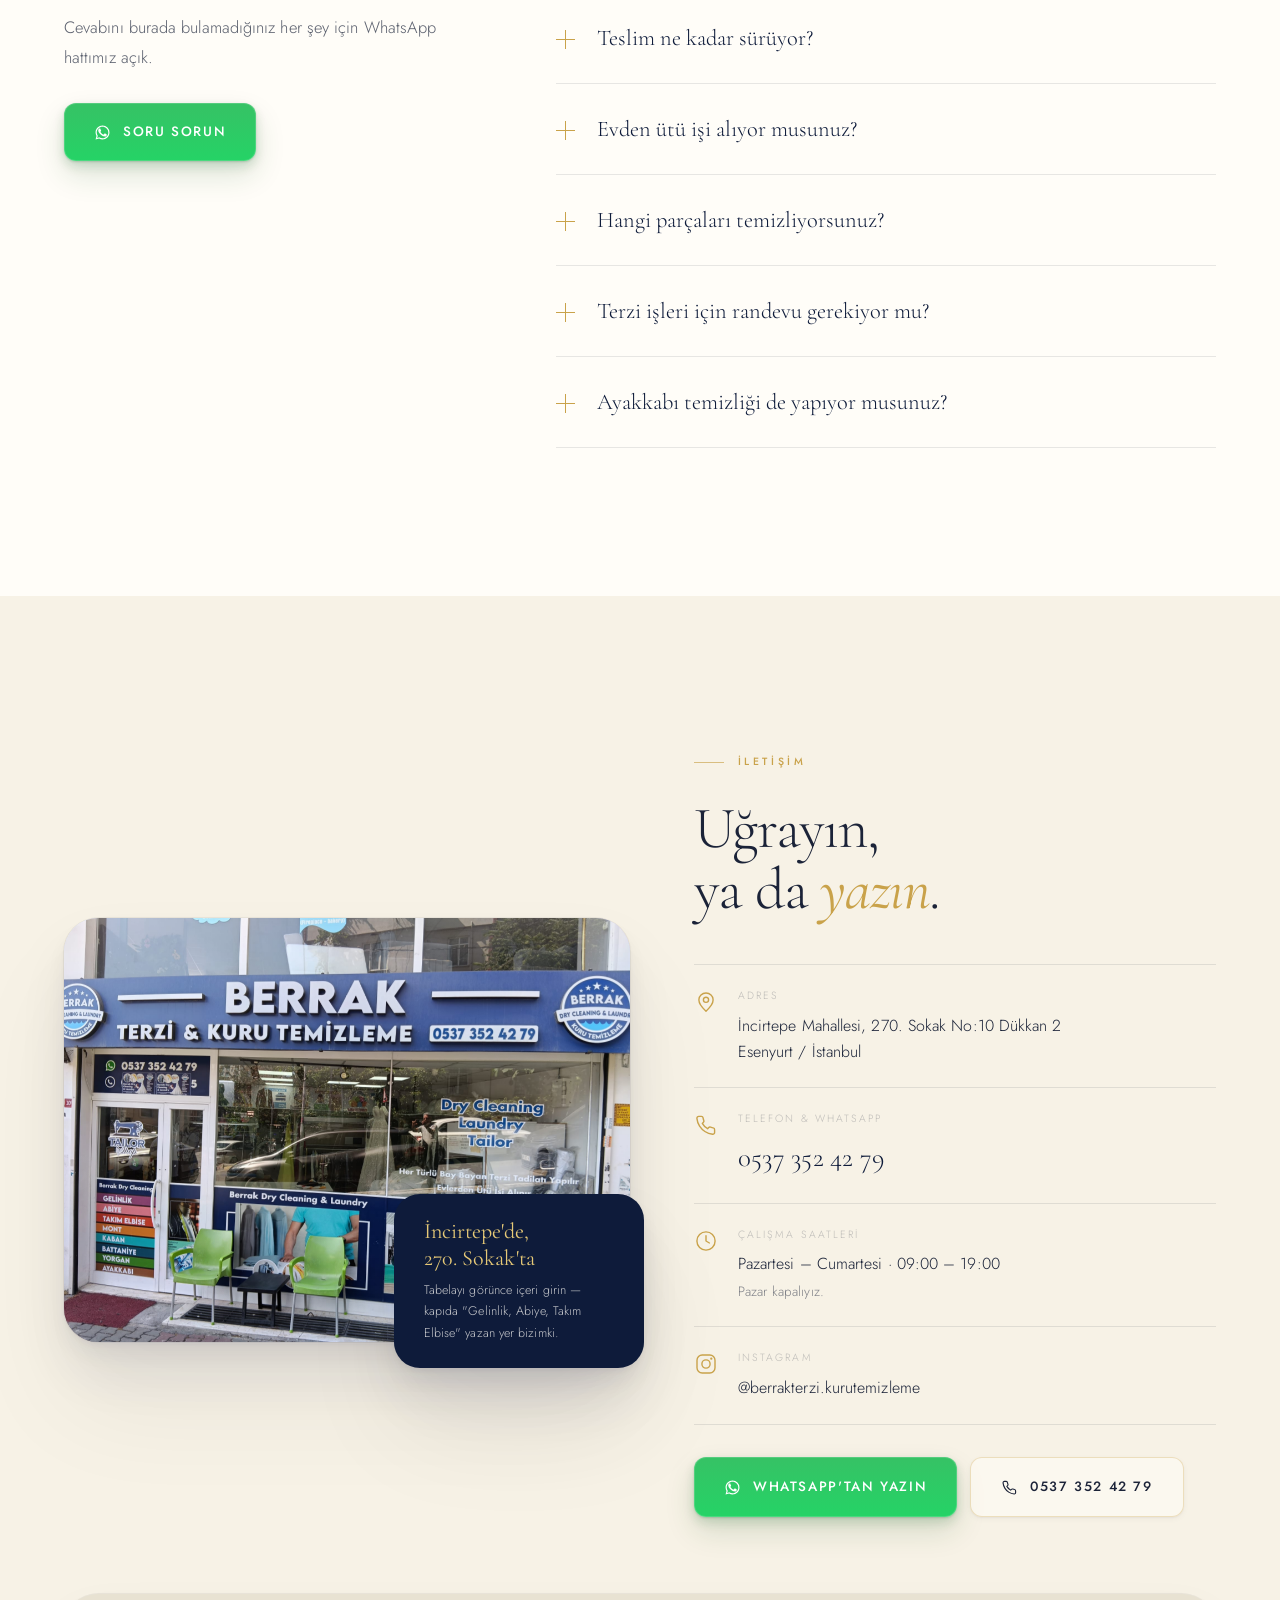
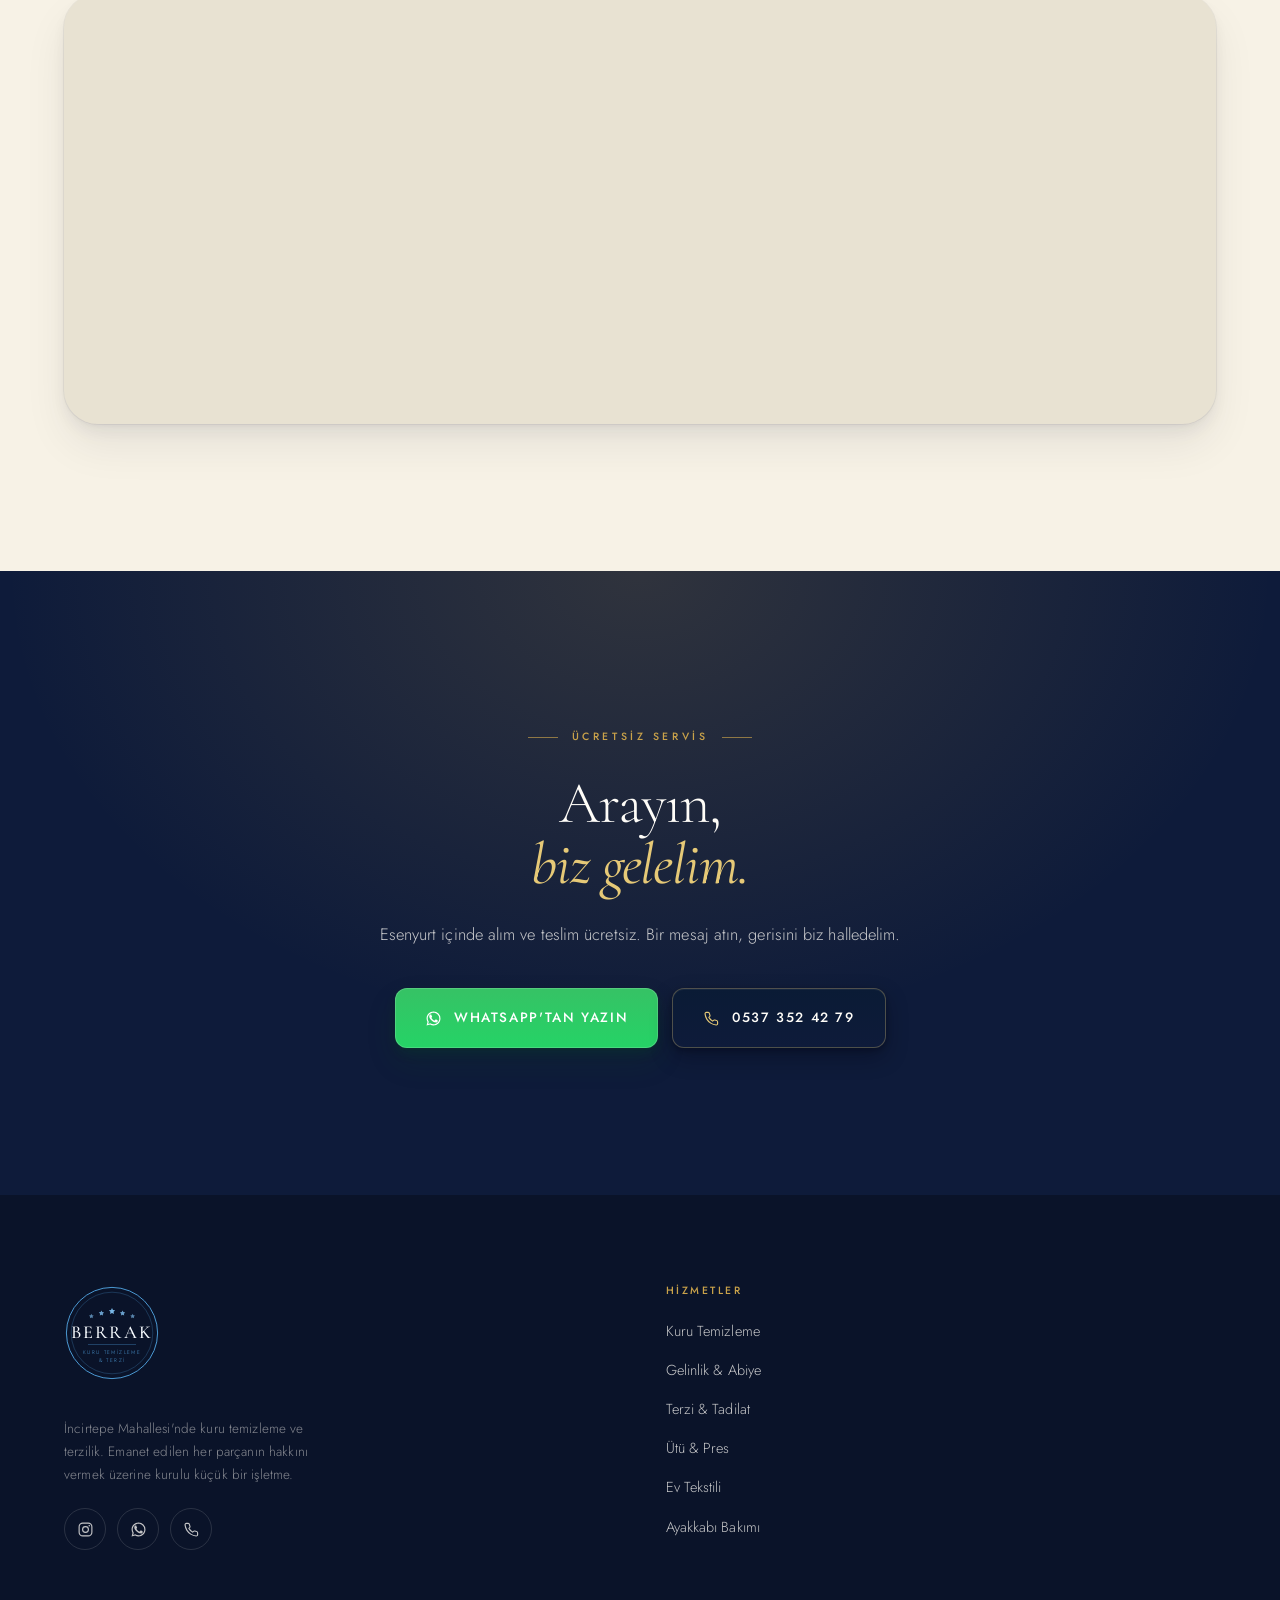
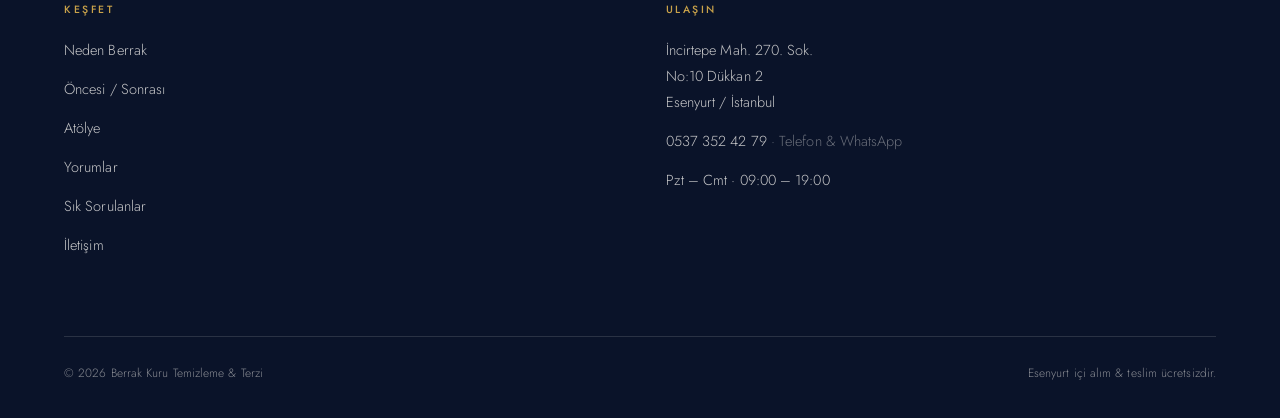
==== commit 313f2874: "Route every phone and WhatsApp link to the 4279 number Replaces the 0533 578 35 75 number everywhere" ====
--- a/index.html
+++ b/index.html
@@ -773,7 +773,7 @@
     "addressRegion":"İstanbul",
     "addressCountry":"TR"
   },
-  "telephone":"+905335783575",
+  "telephone":"+905373524279",
   "areaServed":"Esenyurt, İstanbul",
   "geo":{"@type":"GeoCoordinates","latitude":41.0237241,"longitude":28.6931340},
   "hasMap":"https://maps.google.com/?cid=17883061336777066889",
@@ -922,7 +922,7 @@
     </nav>
 
     <div class="hdr-cta">
-      <a class="hdr-tel" href="tel:+905335783575"><svg class="ic s"><use href="#i-phone"/></svg>0533 578 35 75</a>
+      <a class="hdr-tel" href="tel:+905373524279"><svg class="ic s"><use href="#i-phone"/></svg>0537 352 42 79</a>
       <a class="btn btn-gold" href="https://wa.me/905373524279" target="_blank" rel="noopener">
         <svg class="ic s"><use href="#i-wa"/></svg><span>WhatsApp</span>
       </a>
@@ -940,7 +940,7 @@
   <a href="#iletisim">İletişim</a>
   <div class="dw-foot">
     <a class="btn btn-gold" href="https://wa.me/905373524279" target="_blank" rel="noopener"><svg class="ic s"><use href="#i-wa"/></svg>WhatsApp'tan Yazın</a>
-    <a class="btn btn-outline" href="tel:+905335783575"><svg class="ic s"><use href="#i-phone"/></svg>0533 578 35 75</a>
+    <a class="btn btn-outline" href="tel:+905373524279"><svg class="ic s"><use href="#i-phone"/></svg>0537 352 42 79</a>
   </div>
 </div>
 
@@ -960,8 +960,8 @@
         <a class="btn btn-gold" href="https://wa.me/905373524279" target="_blank" rel="noopener">
           <svg class="ic s"><use href="#i-wa"/></svg>WhatsApp'tan Yazın
         </a>
-        <a class="btn btn-outline" href="tel:+905335783575">
-          <svg class="ic s"><use href="#i-phone"/></svg>0533 578 35 75
+        <a class="btn btn-outline" href="tel:+905373524279">
+          <svg class="ic s"><use href="#i-phone"/></svg>0537 352 42 79
         </a>
       </div>
 
@@ -1410,12 +1410,8 @@
             <div><dt>Adres</dt><dd>İncirtepe Mahallesi, 270. Sokak No:10 Dükkan 2<br>Esenyurt / İstanbul</dd></div>
           </div>
           <div class="con-row">
-            <svg class="ic"><use href="#i-wa"/></svg>
-            <div><dt>WhatsApp</dt><dd><a class="big" href="https://wa.me/905373524279" target="_blank" rel="noopener">0537 352 42 79</a></dd></div>
-          </div>
-          <div class="con-row">
             <svg class="ic"><use href="#i-phone"/></svg>
-            <div><dt>Telefon</dt><dd><a class="big" href="tel:+905335783575">0533 578 35 75</a></dd></div>
+            <div><dt>Telefon &amp; WhatsApp</dt><dd><a class="big" href="tel:+905373524279">0537 352 42 79</a></dd></div>
           </div>
           <div class="con-row">
             <svg class="ic"><use href="#i-clock"/></svg>
@@ -1452,7 +1448,7 @@
     <p class="lede" style="margin:24px auto 0;text-align:center" data-rv>Esenyurt içinde alım ve teslim ücretsiz. Bir mesaj atın, gerisini biz halledelim.</p>
     <div class="cta-btns" data-rv style="--d:120ms">
       <a class="btn btn-gold" href="https://wa.me/905373524279" target="_blank" rel="noopener"><svg class="ic s"><use href="#i-wa"/></svg>WhatsApp'tan Yazın</a>
-      <a class="btn btn-outline" href="tel:+905335783575"><svg class="ic s"><use href="#i-phone"/></svg>0533 578 35 75</a>
+      <a class="btn btn-outline" href="tel:+905373524279"><svg class="ic s"><use href="#i-phone"/></svg>0537 352 42 79</a>
     </div>
   </div>
 </section>
@@ -1483,7 +1479,7 @@
         <div class="ft-soc">
           <a href="https://www.instagram.com/berrakterzi.kurutemizleme" target="_blank" rel="noopener" aria-label="Instagram"><svg class="ic s"><use href="#i-ig"/></svg></a>
           <a href="https://wa.me/905373524279" target="_blank" rel="noopener" aria-label="WhatsApp"><svg class="ic s"><use href="#i-wa"/></svg></a>
-          <a href="tel:+905335783575" aria-label="Telefon"><svg class="ic s"><use href="#i-phone"/></svg></a>
+          <a href="tel:+905373524279" aria-label="Telefon"><svg class="ic s"><use href="#i-phone"/></svg></a>
         </div>
       </div>
 
@@ -1515,8 +1511,7 @@
         <h4>Ulaşın</h4>
         <ul>
           <li>İncirtepe Mah. 270. Sok.<br>No:10 Dükkan 2<br>Esenyurt / İstanbul</li>
-          <li><a href="https://wa.me/905373524279" target="_blank" rel="noopener">0537 352 42 79</a> <span style="opacity:.5">· WhatsApp</span></li>
-          <li><a href="tel:+905335783575">0533 578 35 75</a></li>
+          <li><a href="tel:+905373524279">0537 352 42 79</a> <span style="opacity:.5">· Telefon &amp; WhatsApp</span></li>
           <li>Pzt – Cmt · 09:00 – 19:00</li>
         </ul>
       </div>
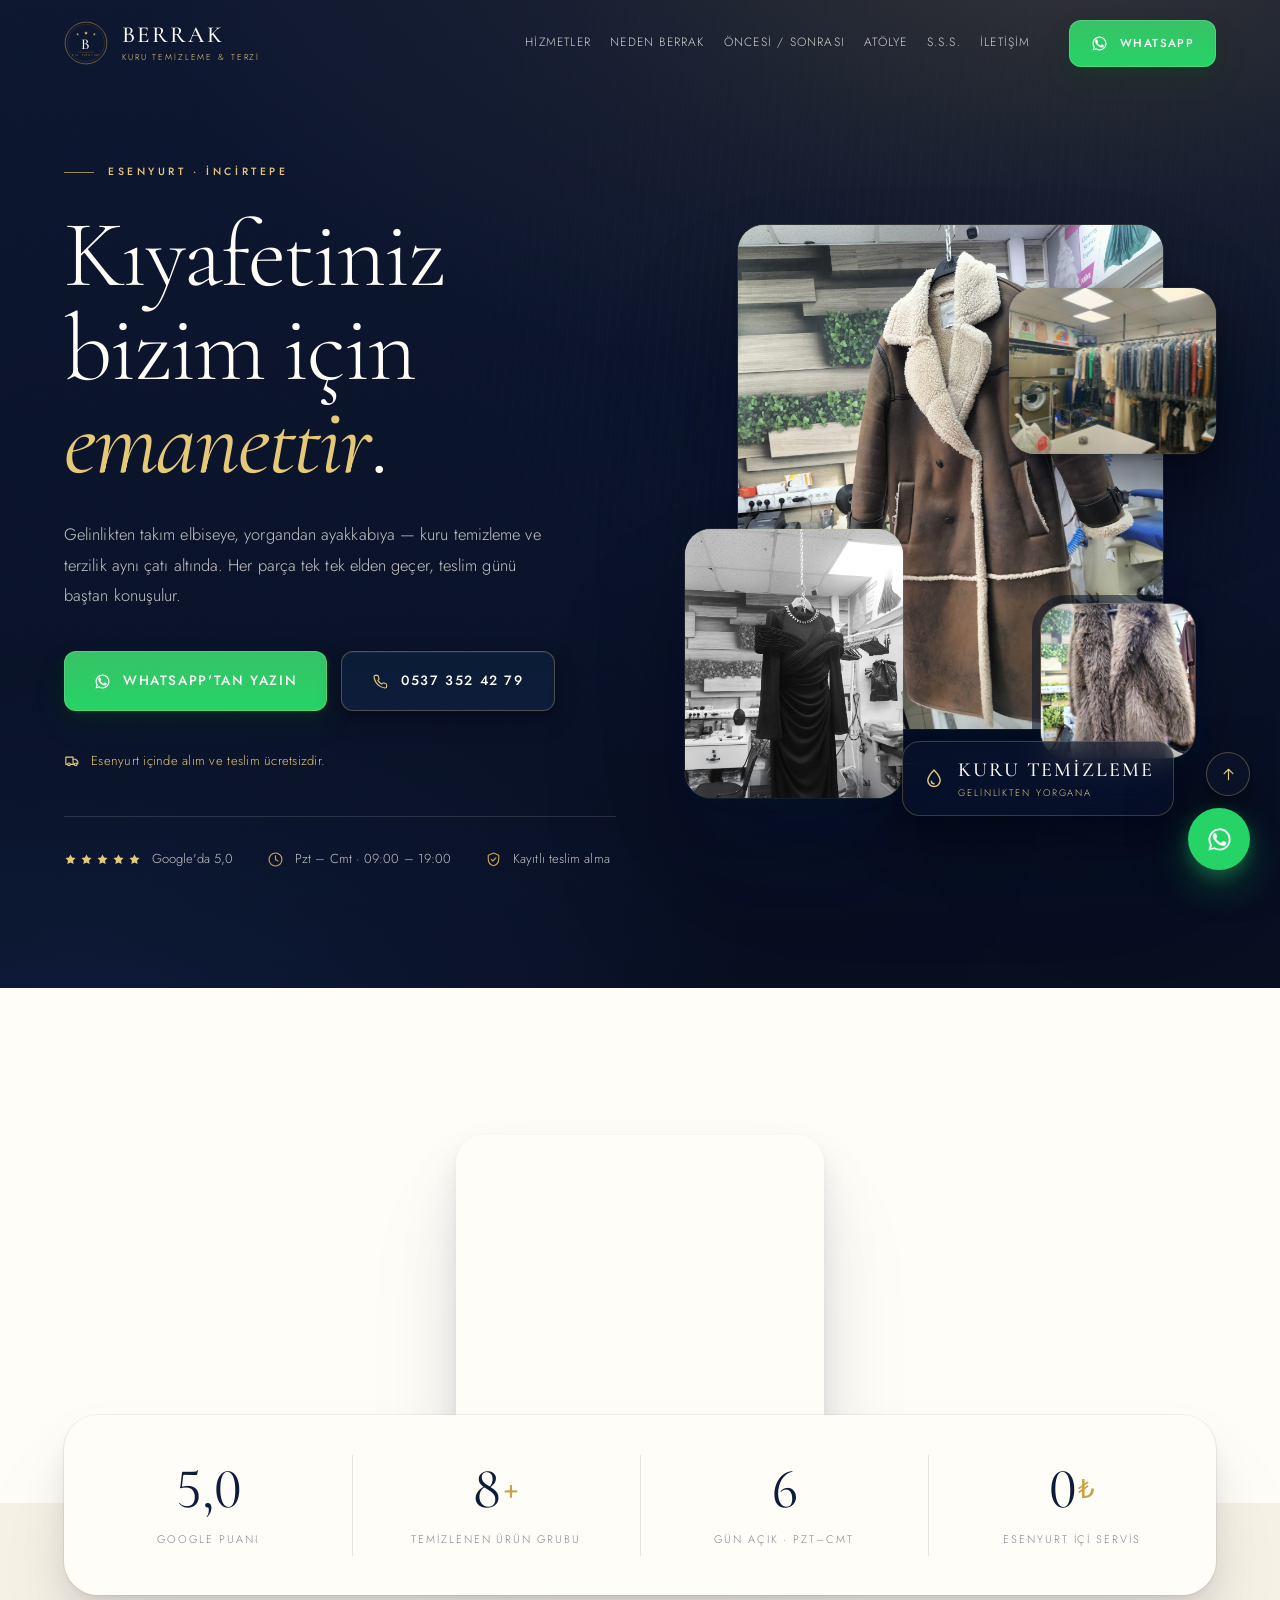
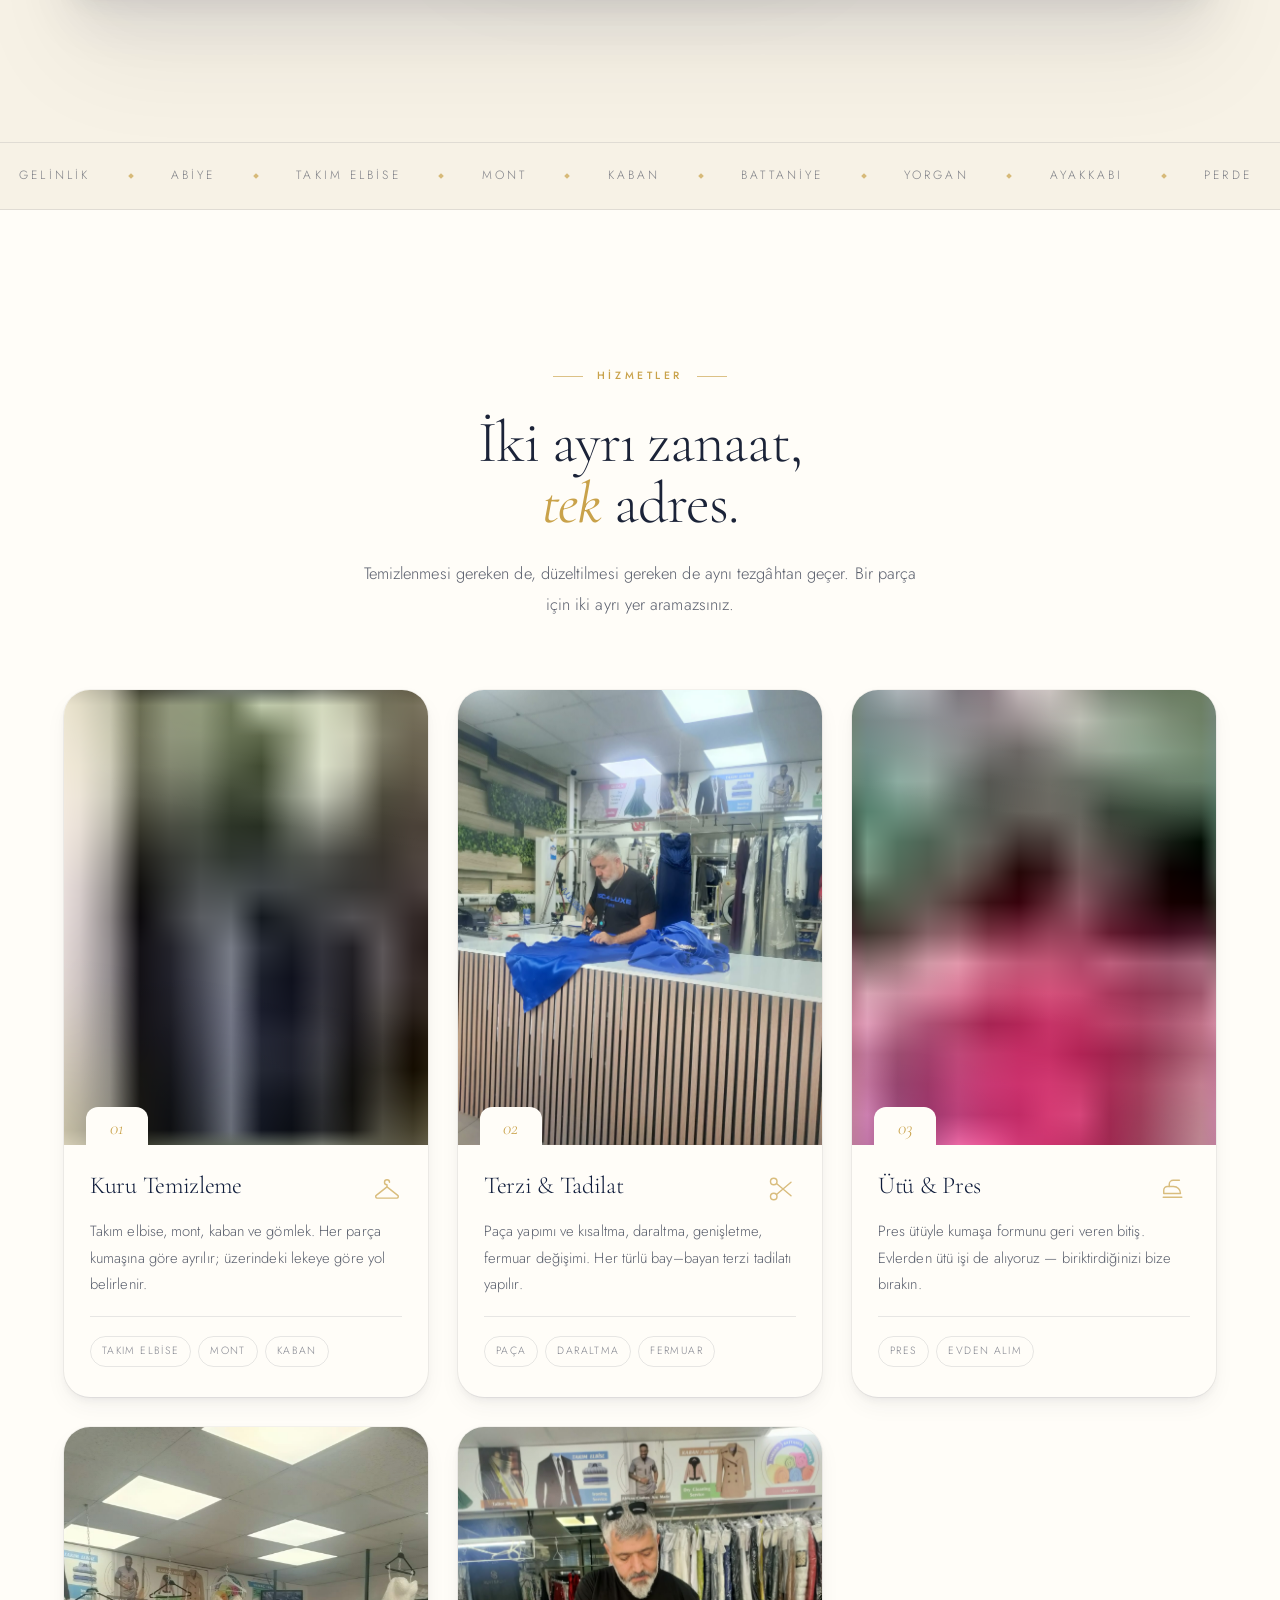
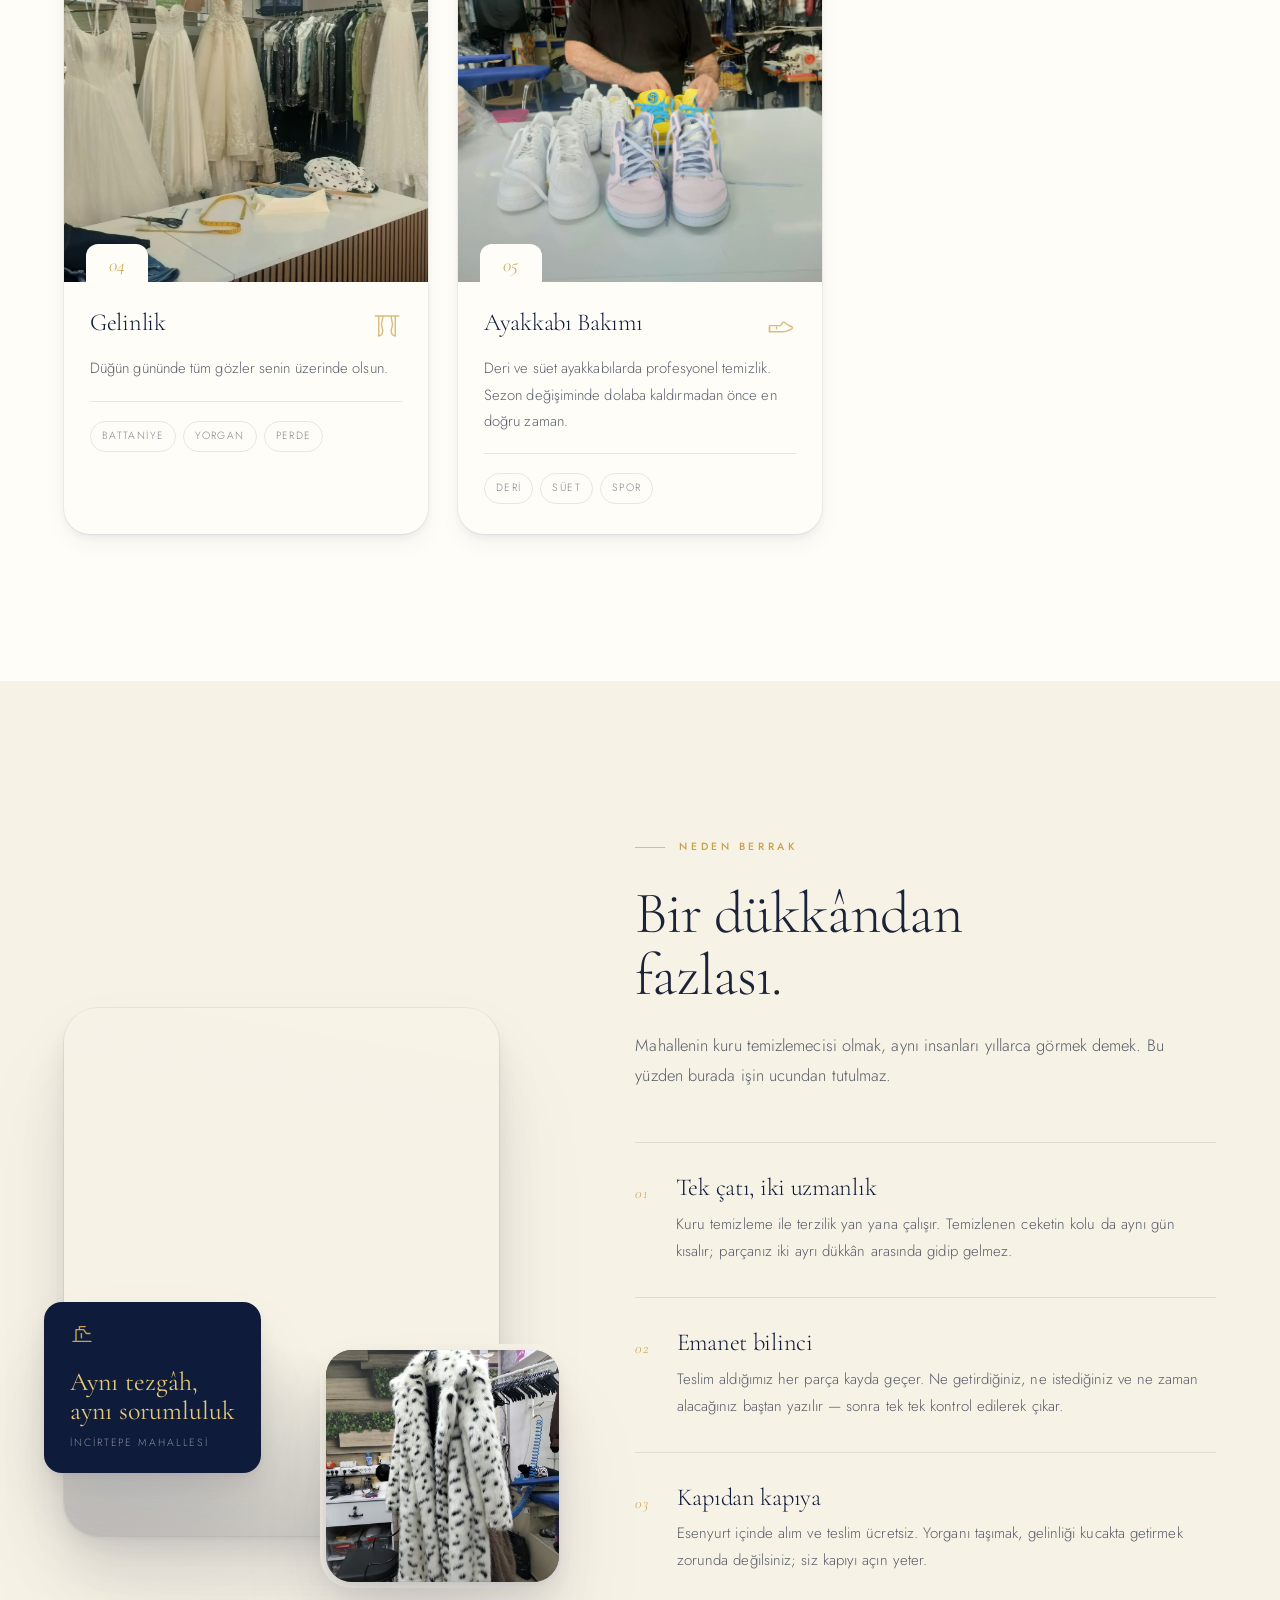
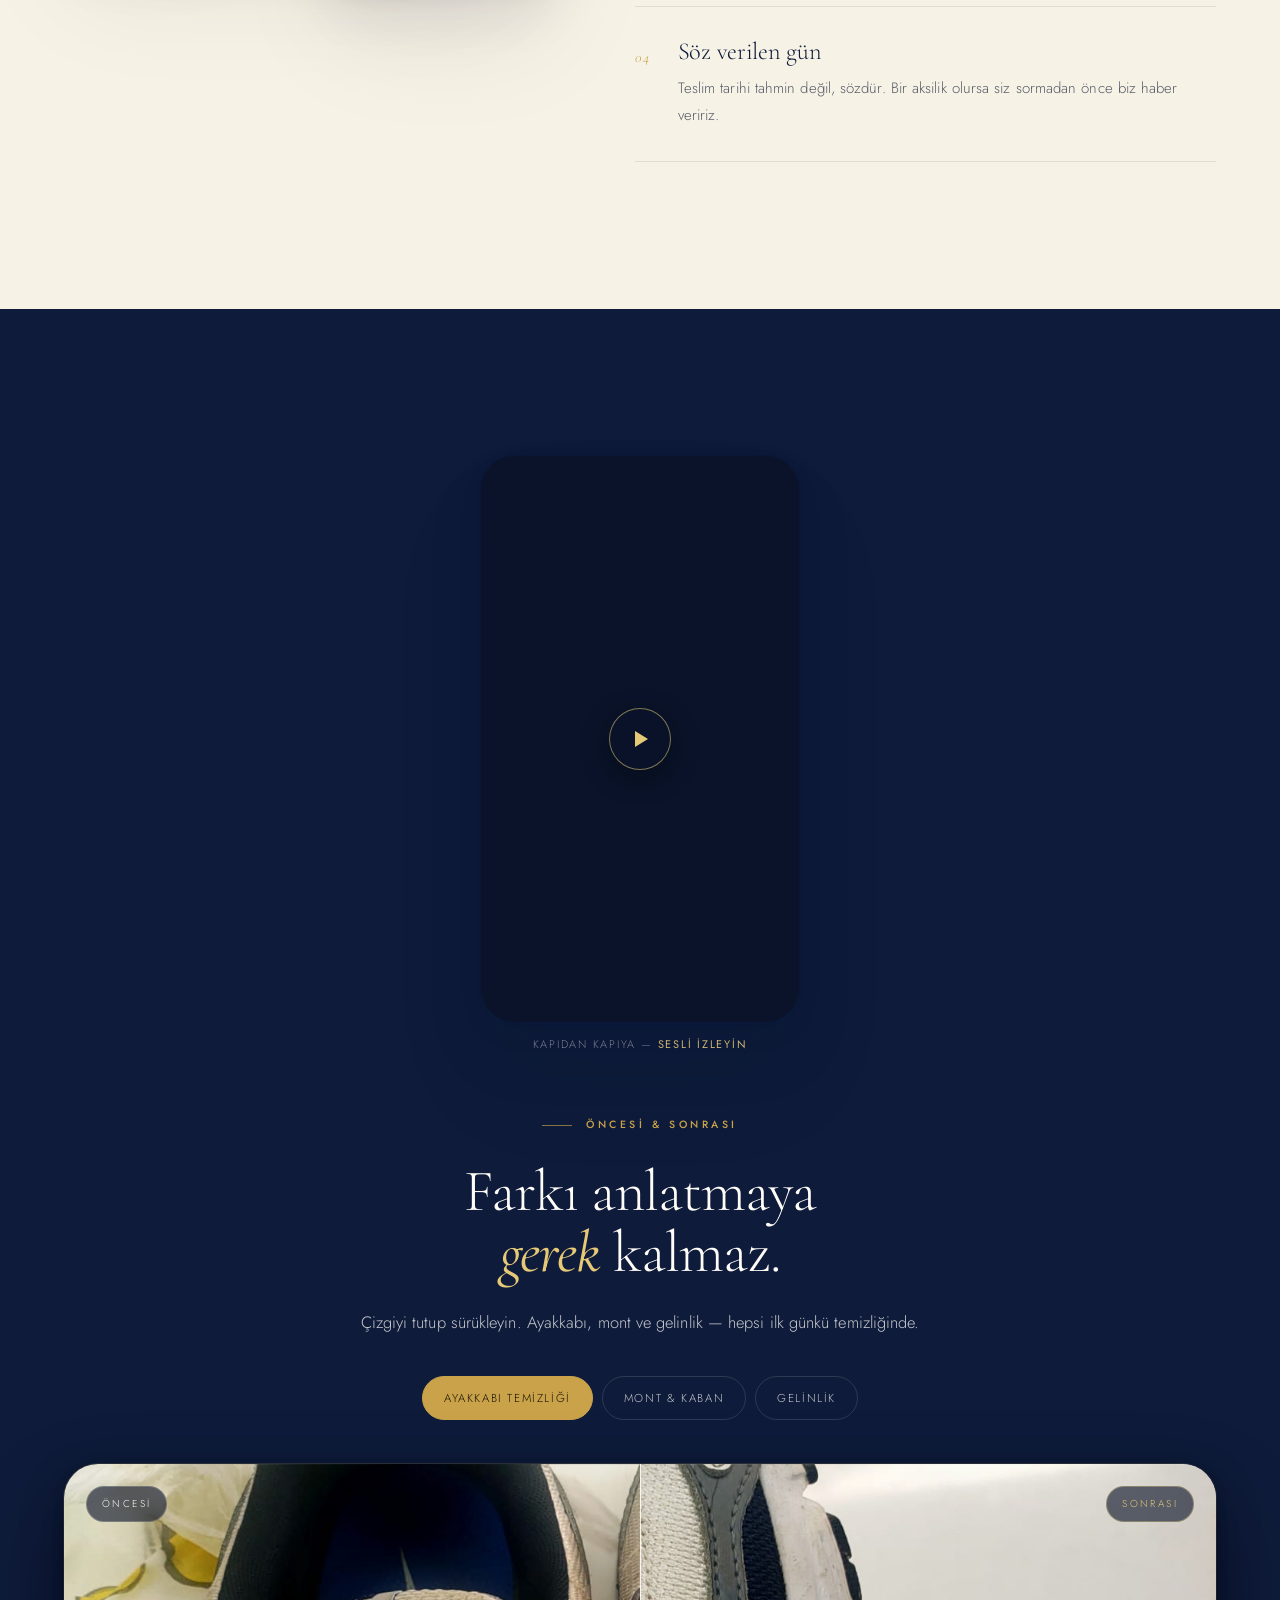
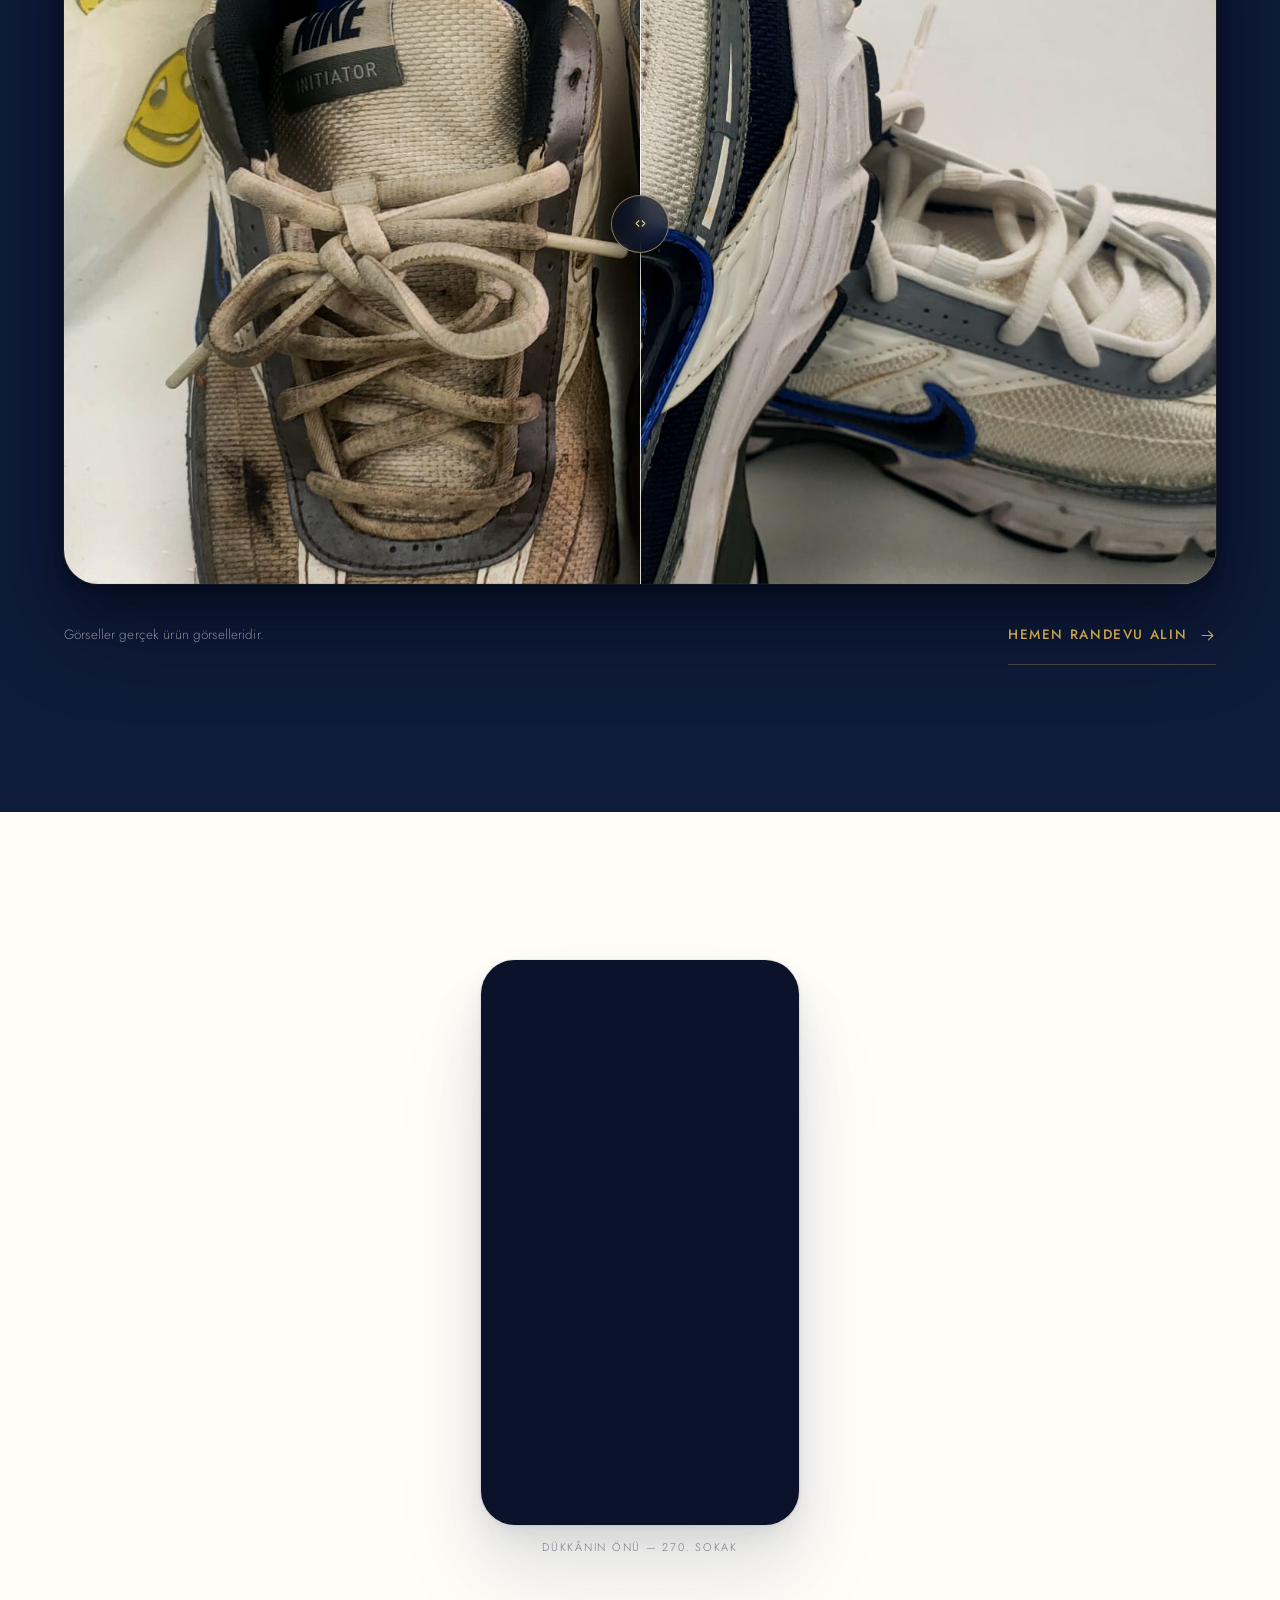
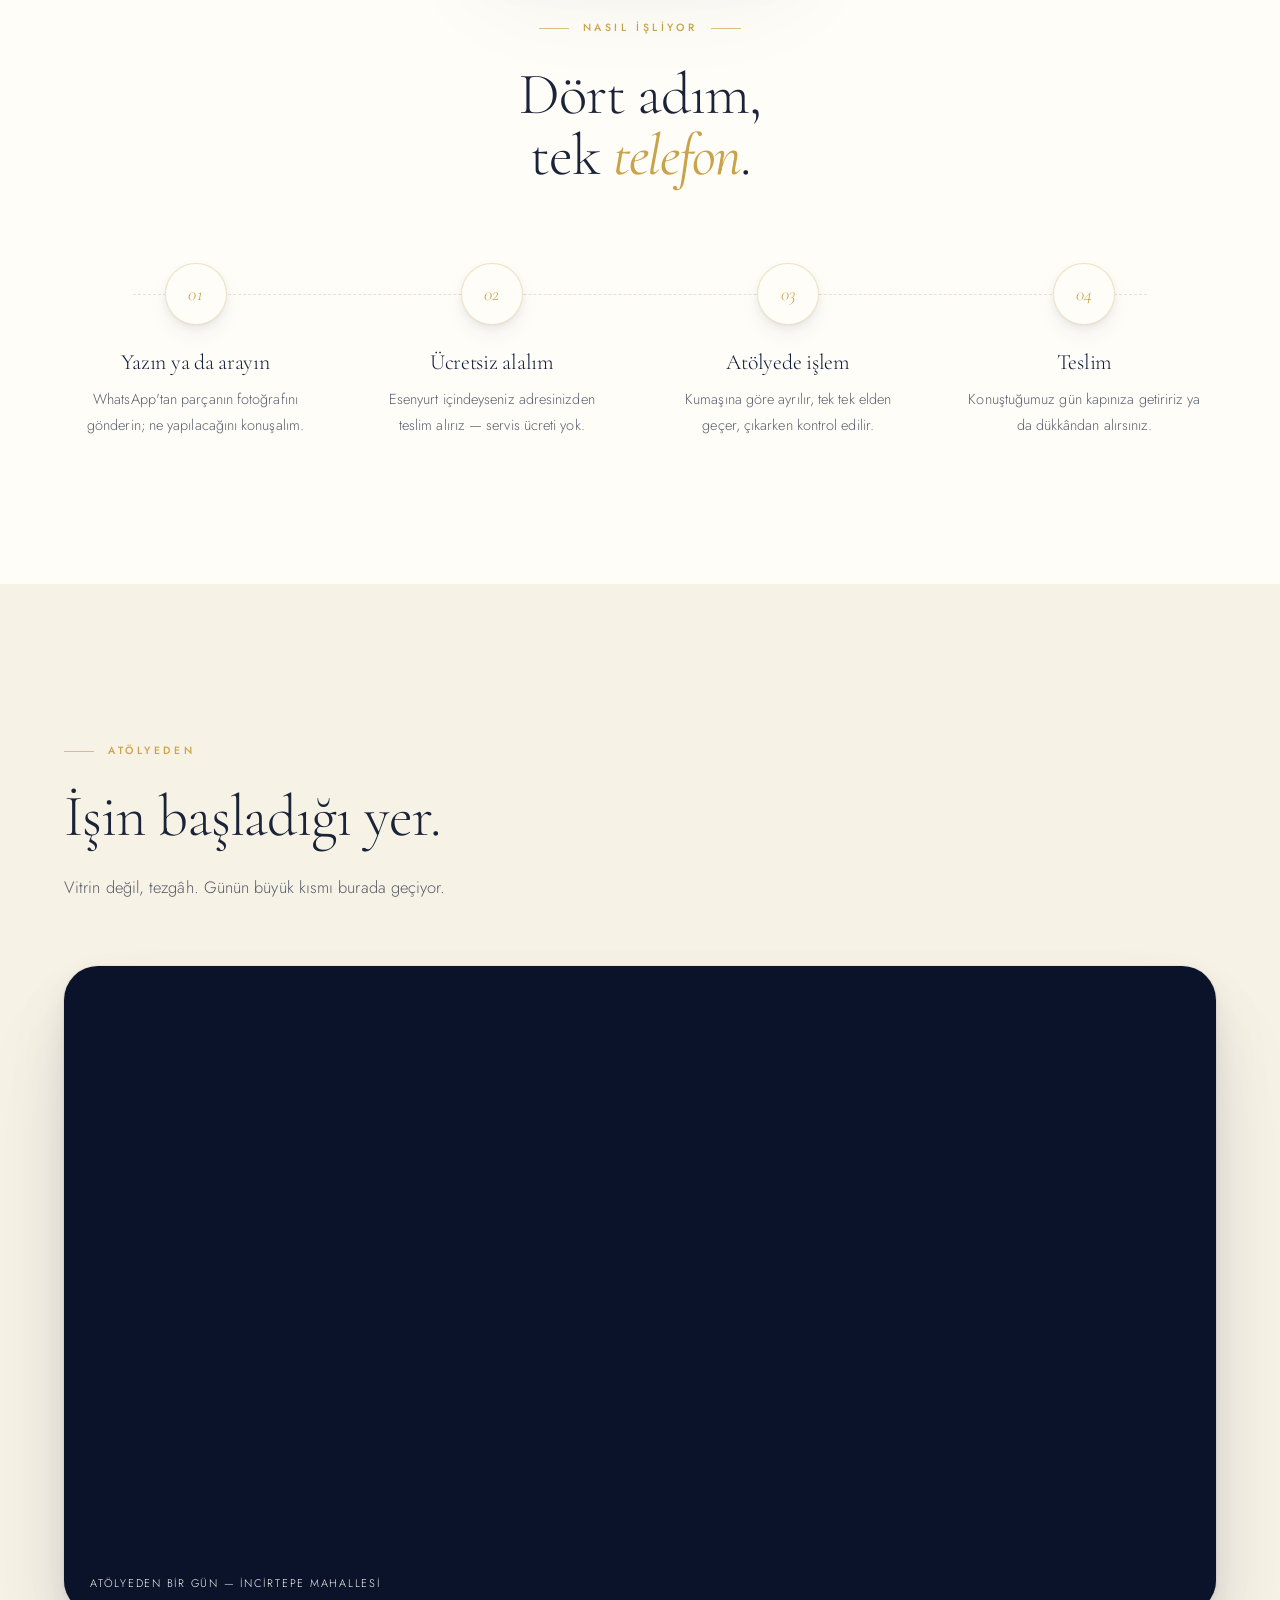
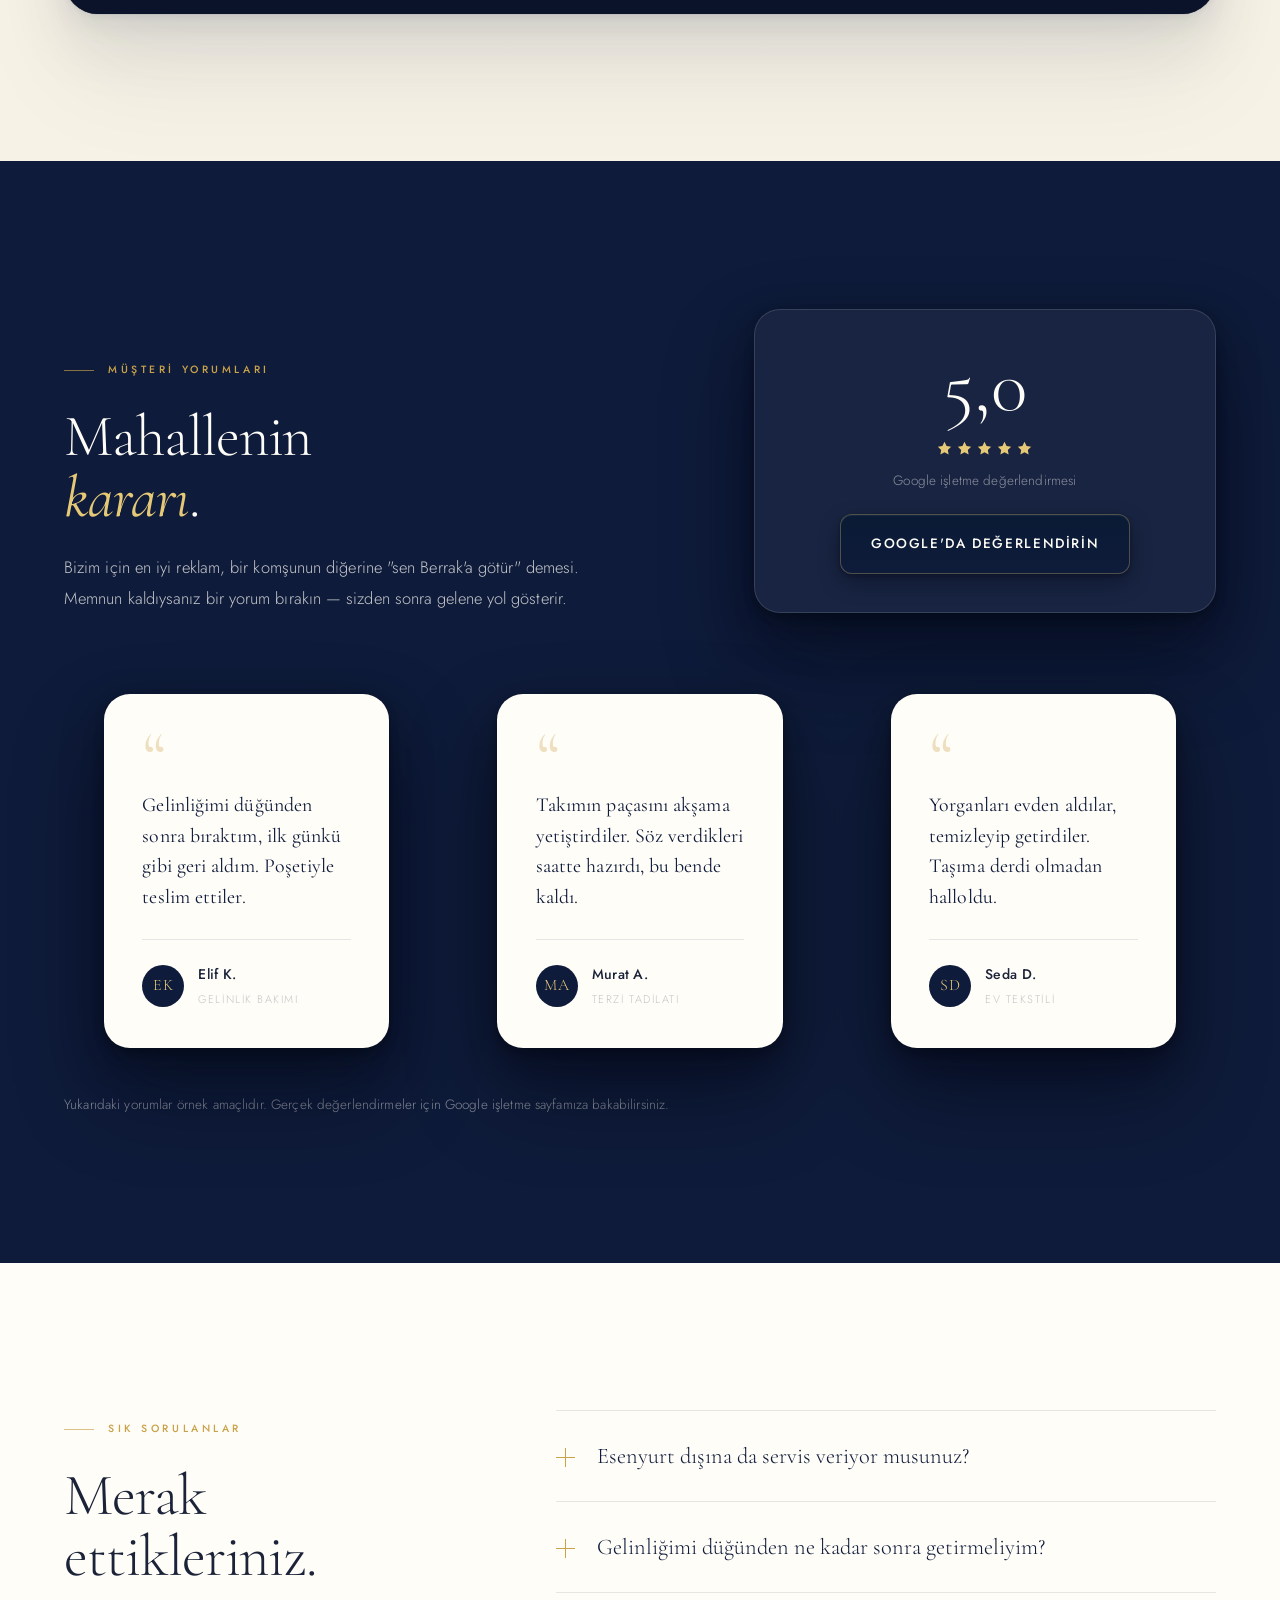
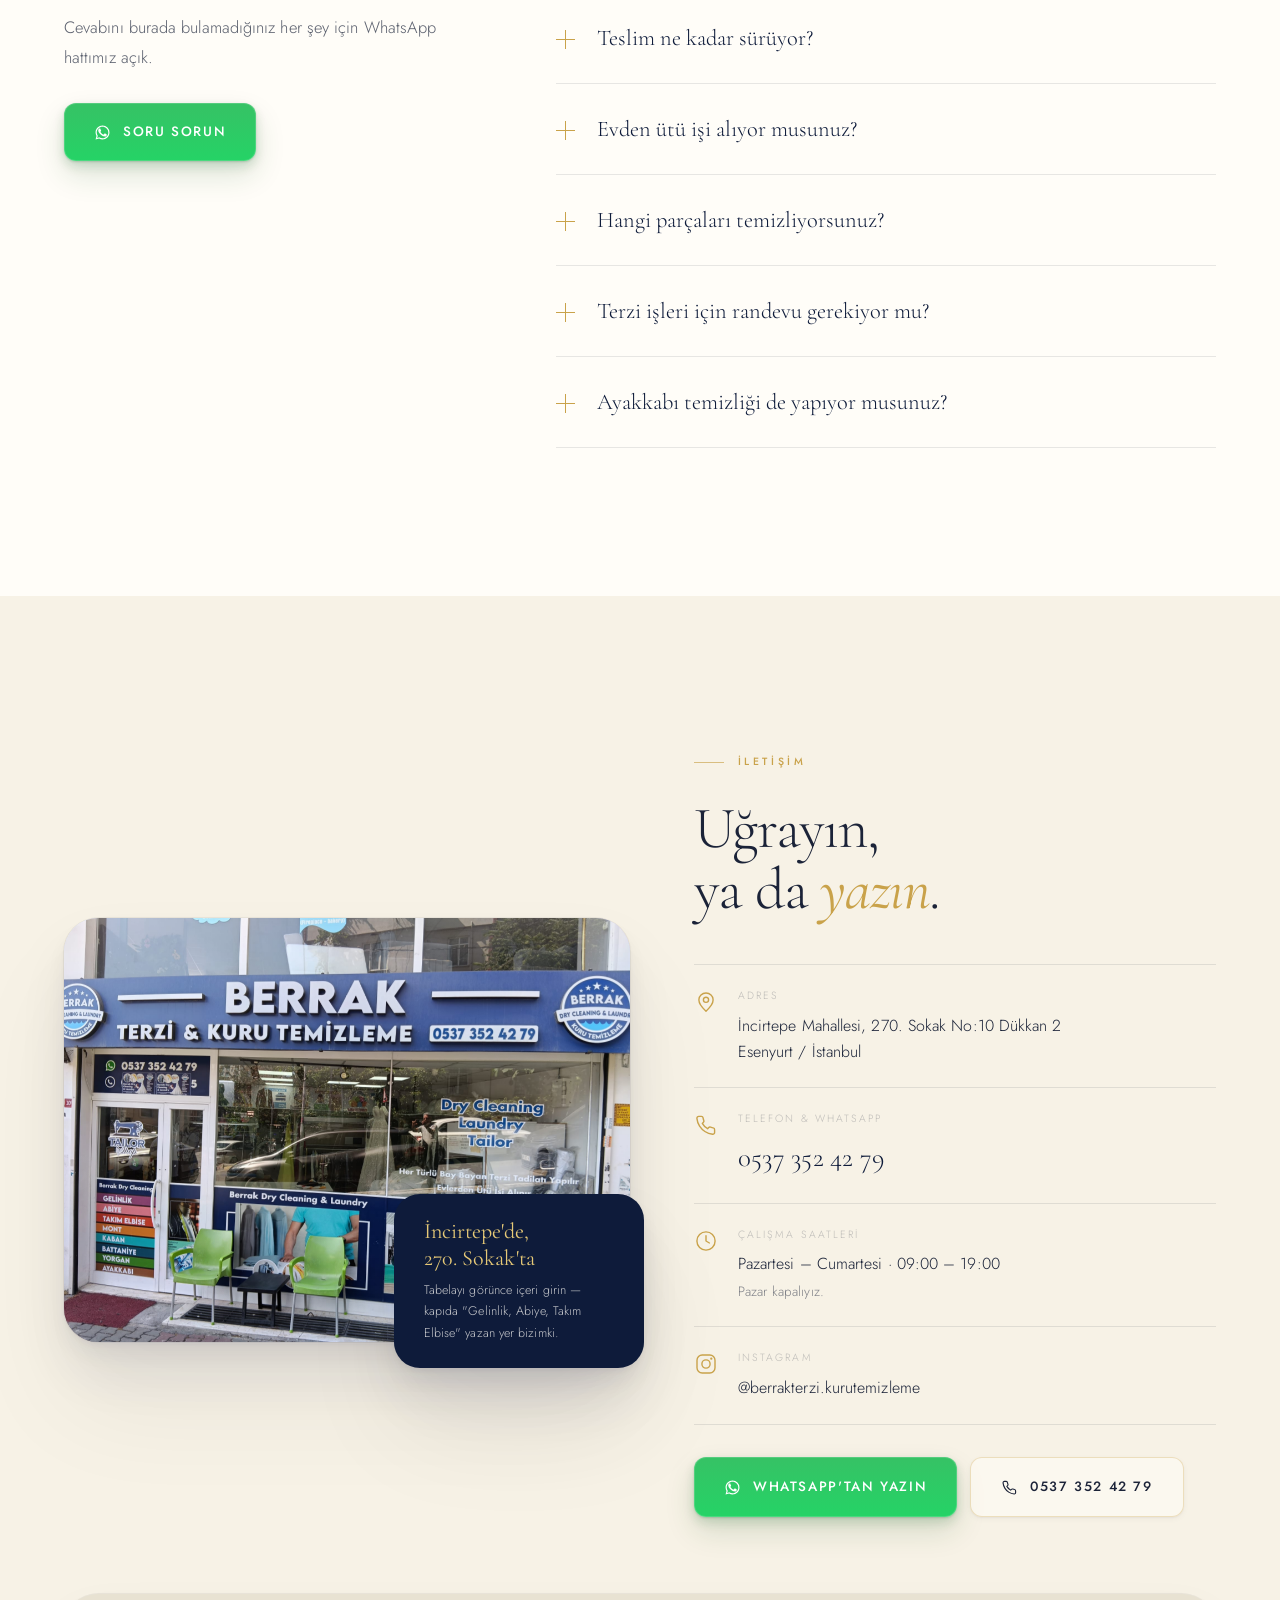
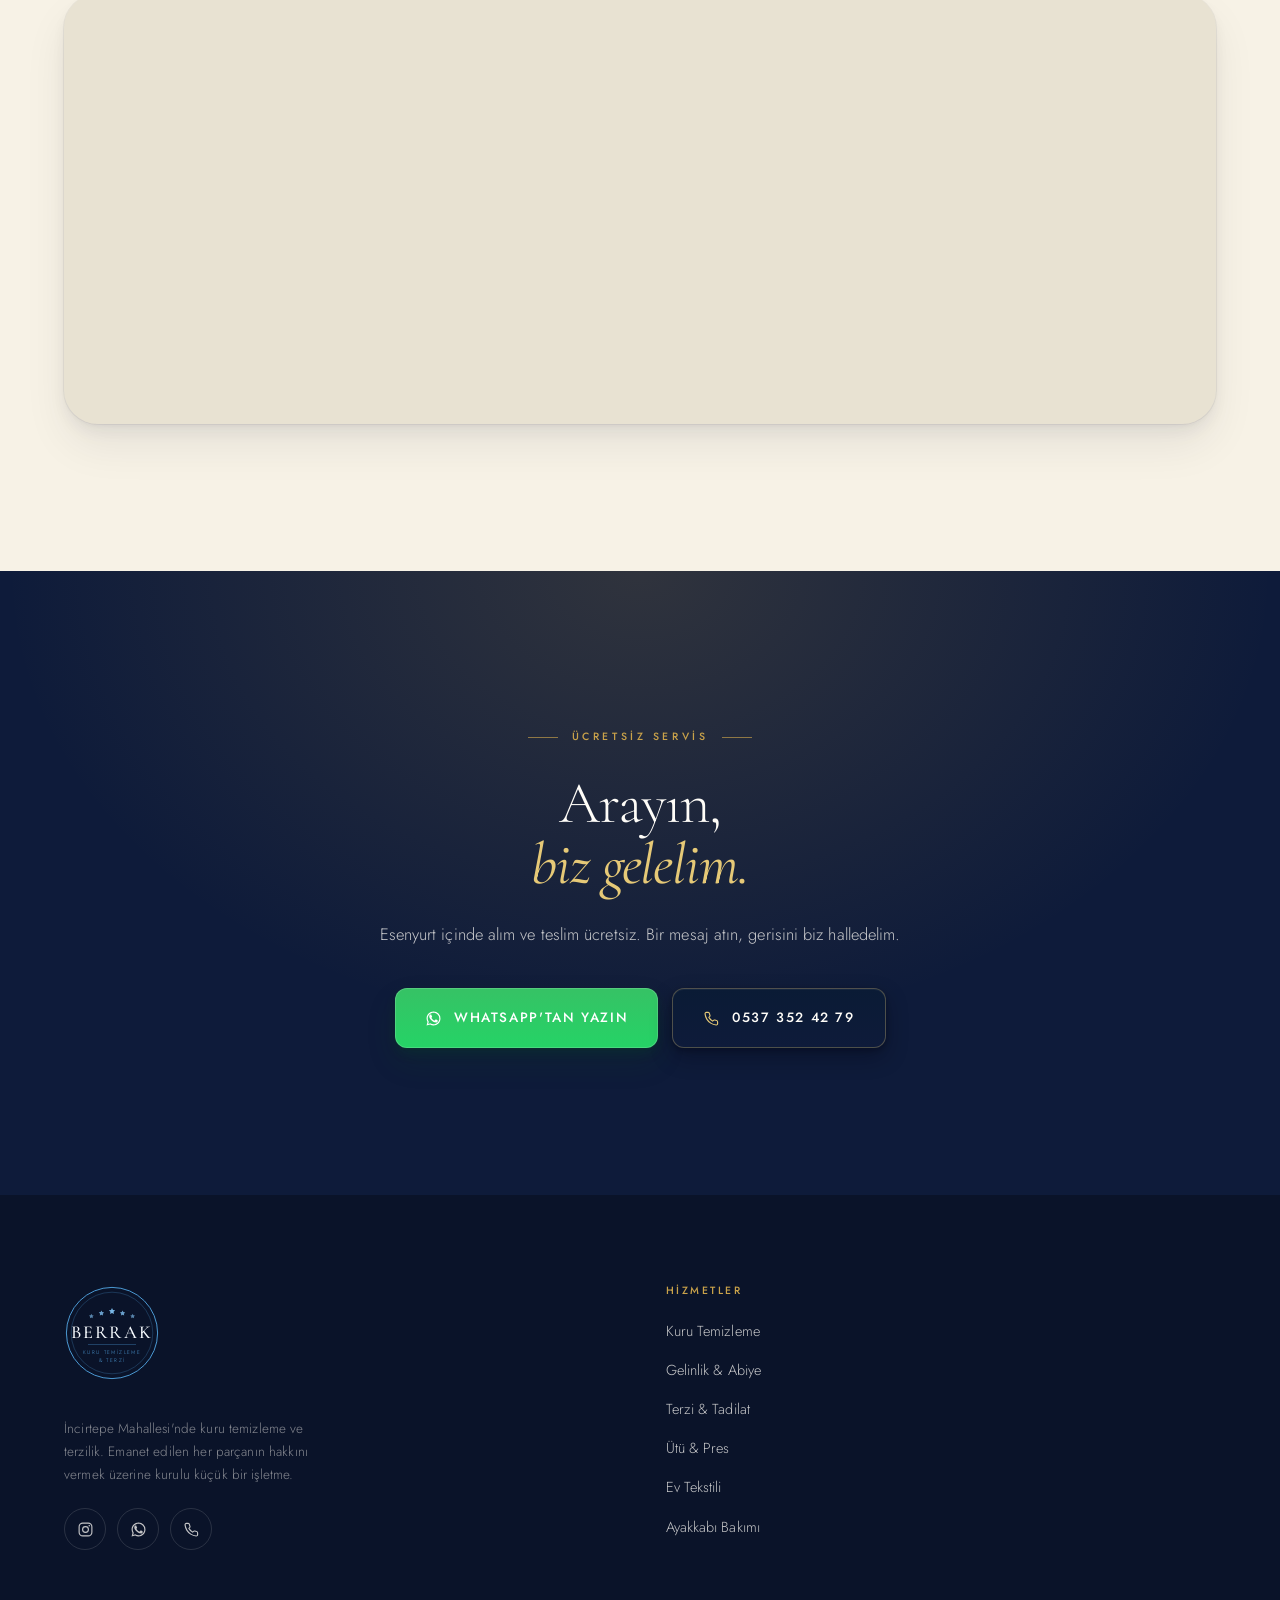
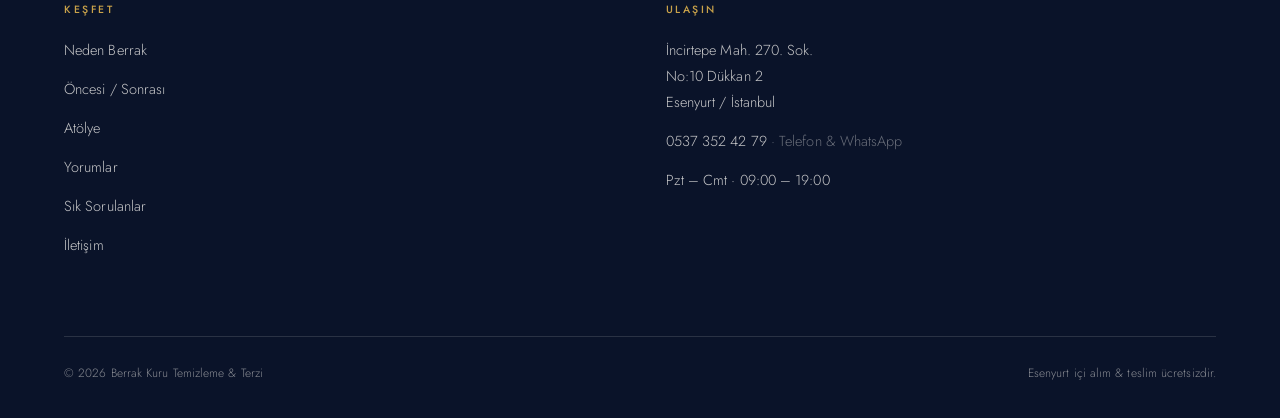
==== commit 97191fdf: "Stop the mobile hero copy from vanishing after a scroll round trip The mobile safeguard was written " ====
--- a/index.html
+++ b/index.html
@@ -678,8 +678,12 @@
   .burger{display:flex}
   .hero-in{grid-template-columns:1fr;gap:56px}
   .hero-art{max-width:540px;margin-inline:auto;width:100%;perspective:none}
-  .hero-art figure, .art-frame, .art-chip, .hero-copy, .hero-copy *{will-change:auto!important;transform:none!important;-webkit-transform:none!important;backface-visibility:hidden!important;-webkit-backface-visibility:hidden!important}
-  .hero-copy .intro>*{opacity:1!important;animation:none!important;transition:none!important}
+  .hero-art figure, .art-frame, .art-chip, .hero-copy, .hero-copy *{will-change:auto!important;transform:none!important;-webkit-transform:none!important}
+  /* hero-copy ve intro aynı elemanda: alt eleman seçicisi eşleşmez.
+     mobilde görünürlük animasyonun bitiş durumuna bırakılmamalı — katman
+     yeniden çizilince kayboluyordu */
+  .hero-copy.intro>*{opacity:1!important;animation:none!important;transition:none!important}
+  .hero-art figure,.art-frame,.art-chip{opacity:1!important}
   .why-grid,.con-grid,.rev-top,.faq-grid{grid-template-columns:1fr}
   .faq-side{position:static}
   .why-art{max-width:520px;aspect-ratio:1/1.05}
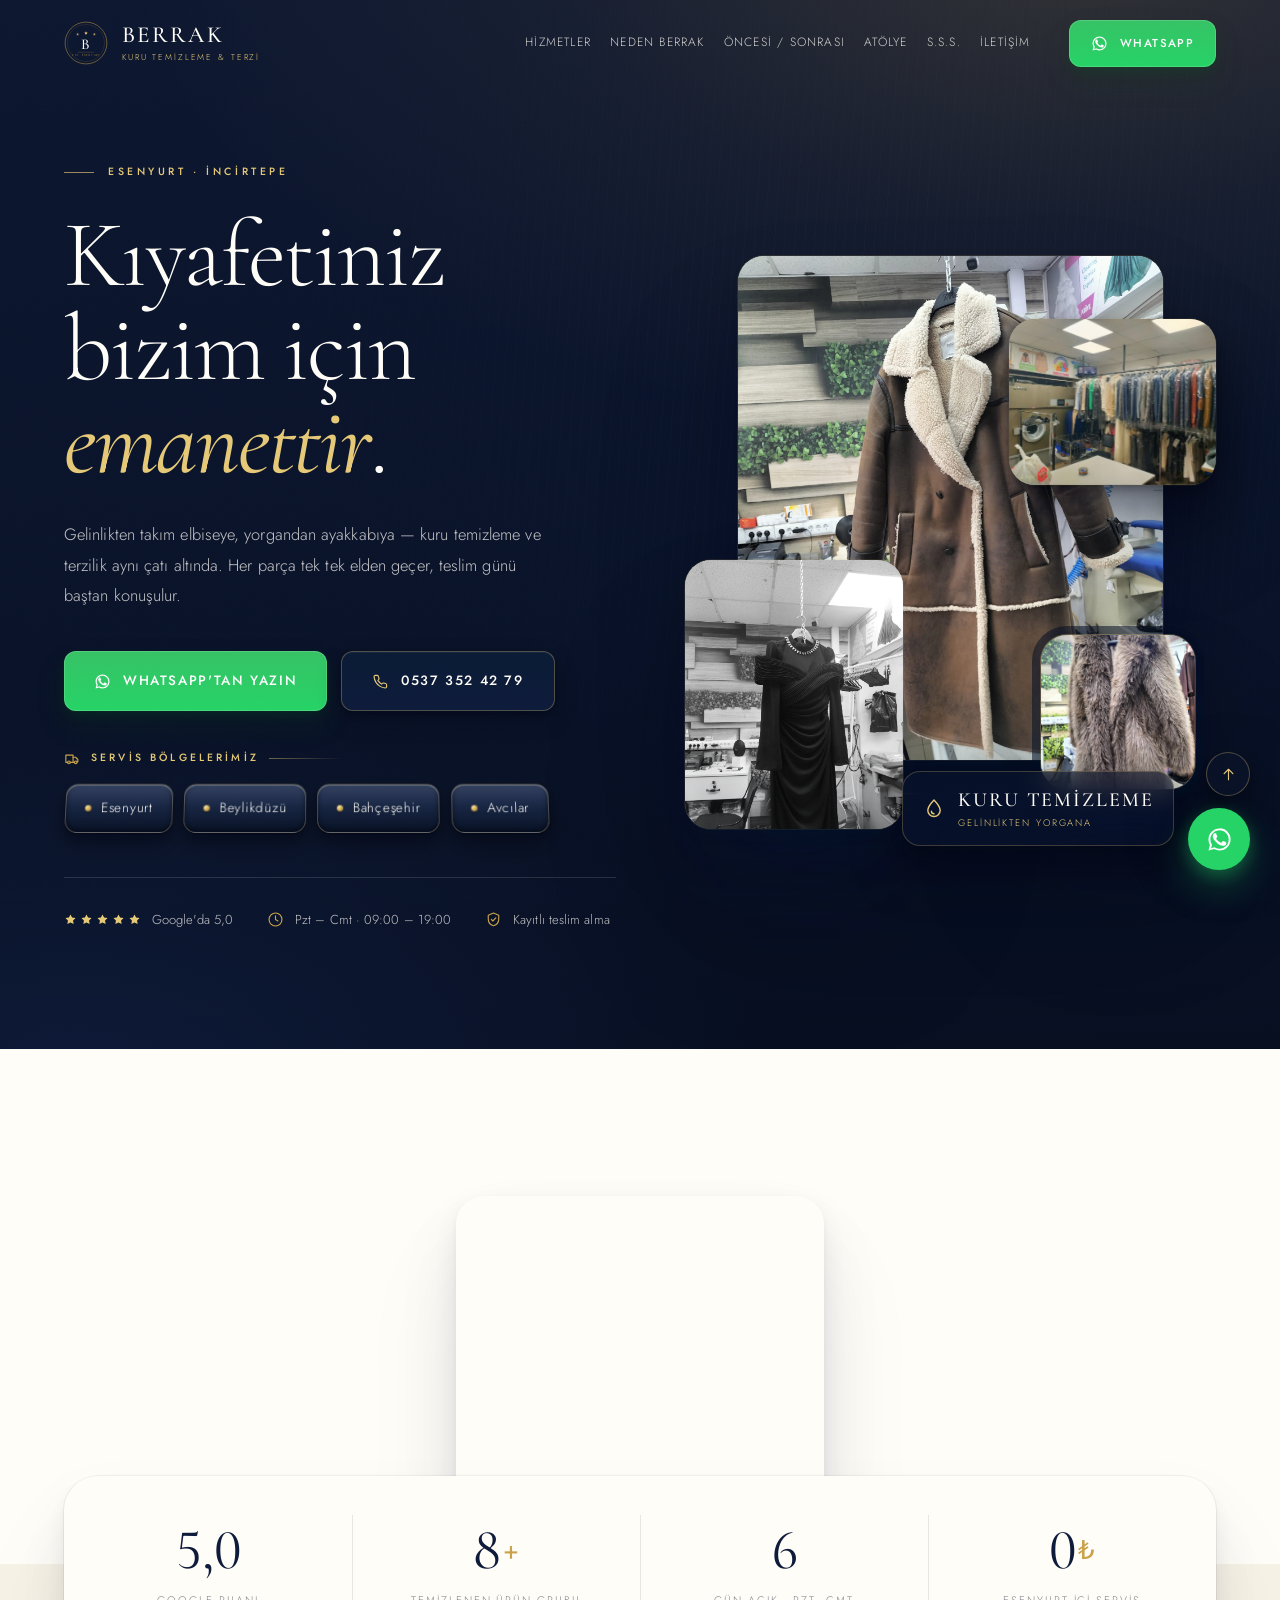
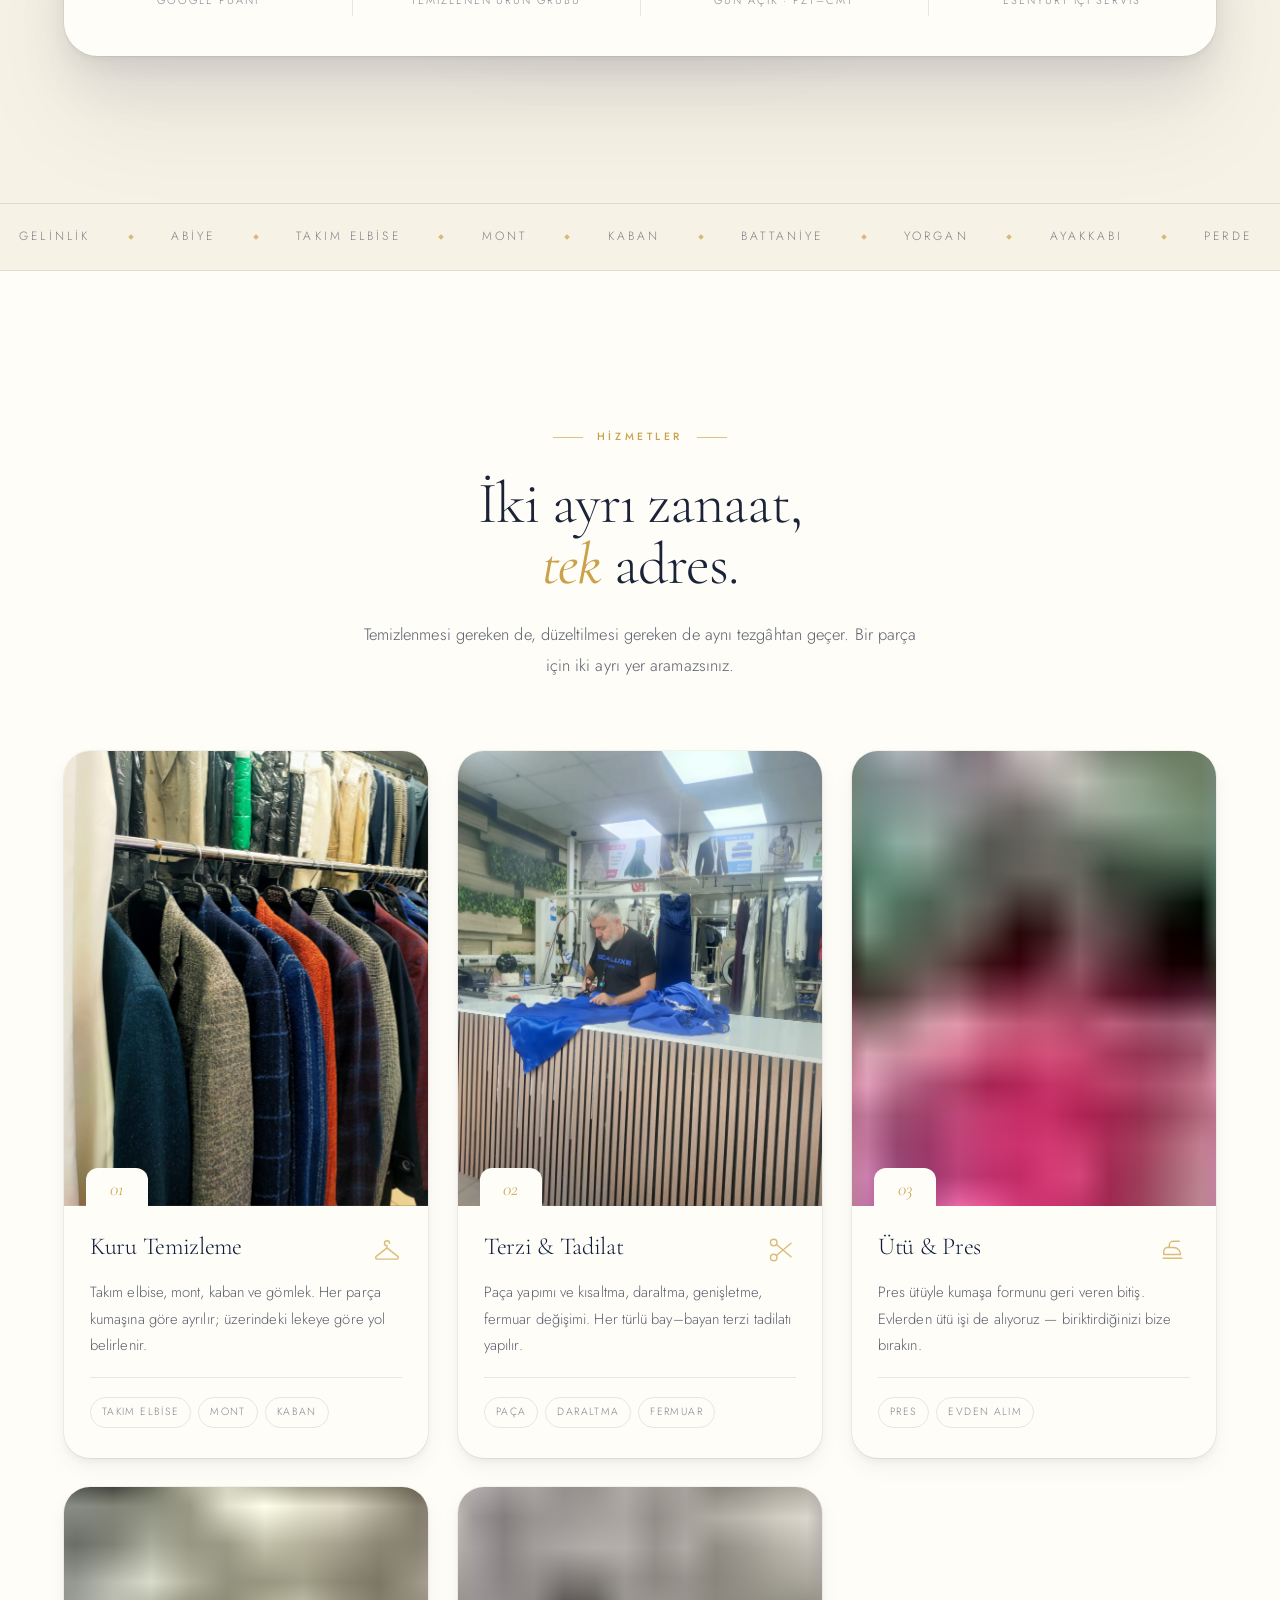
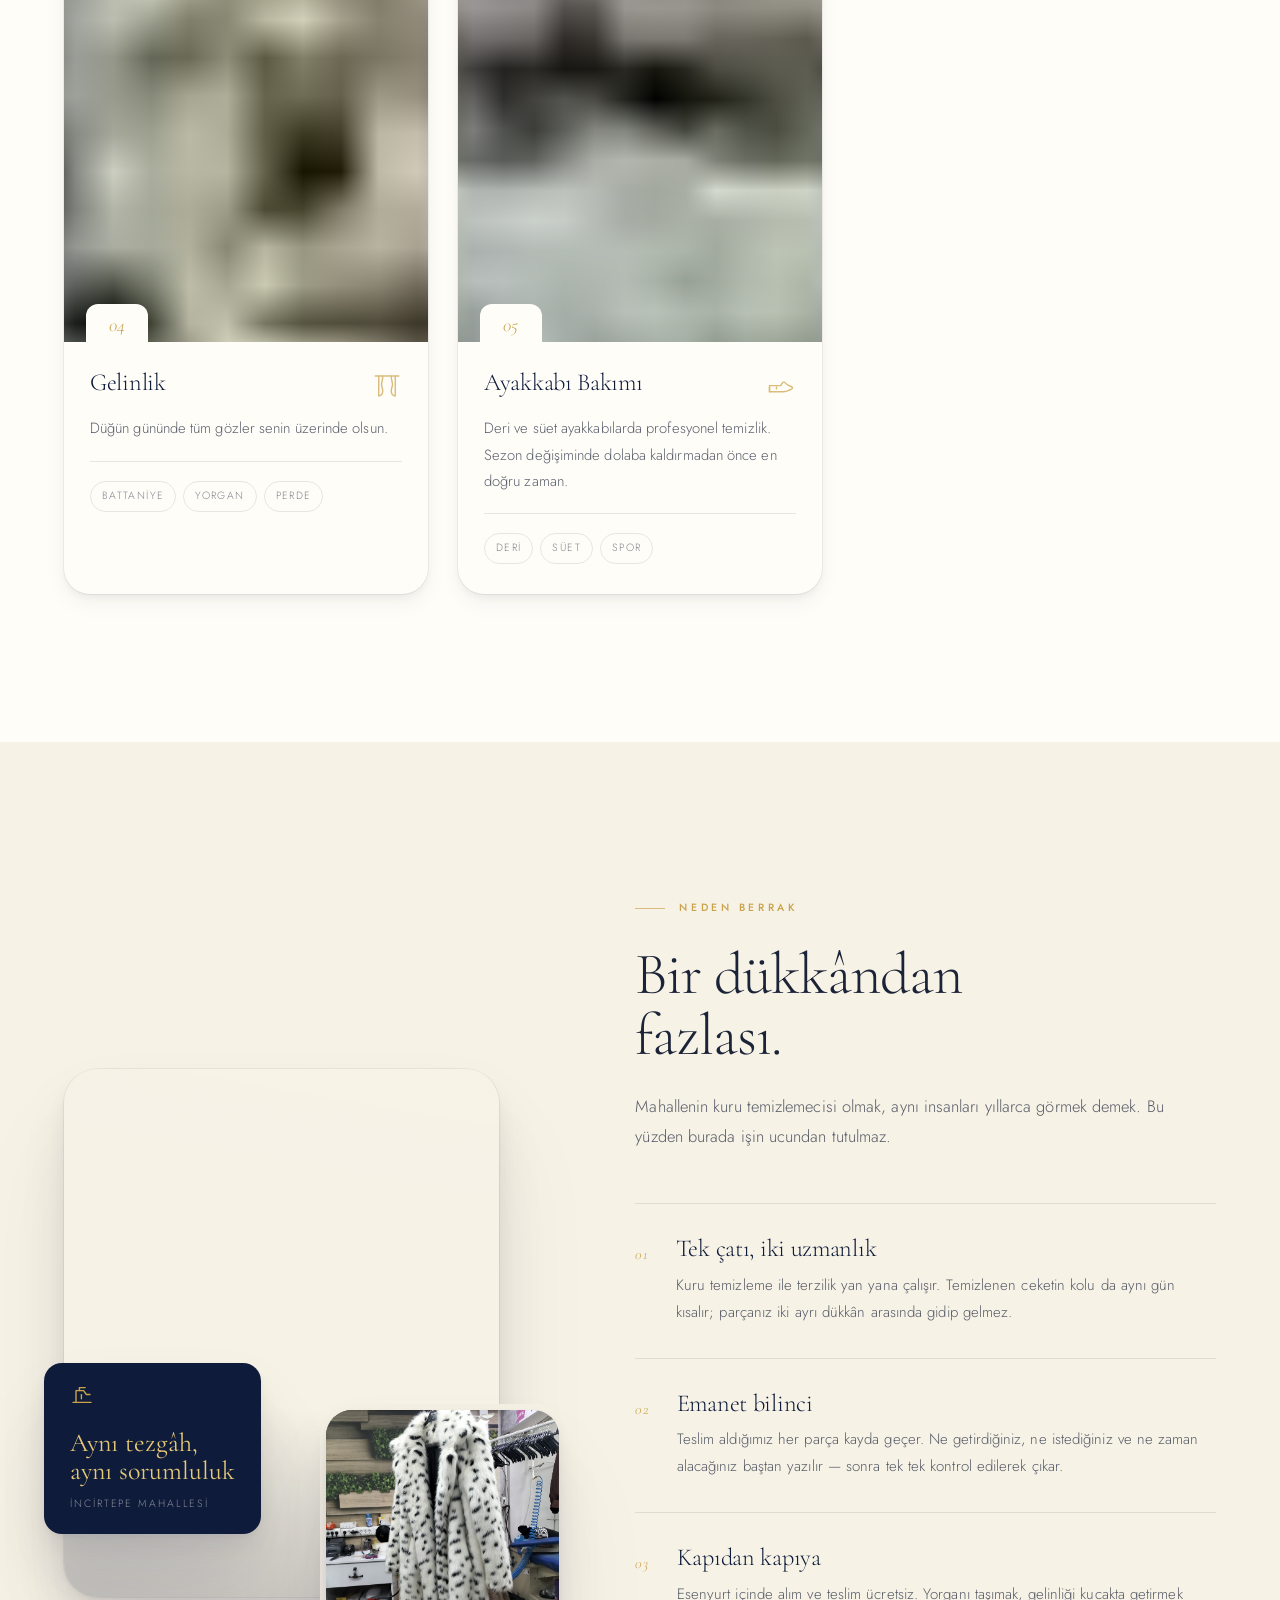
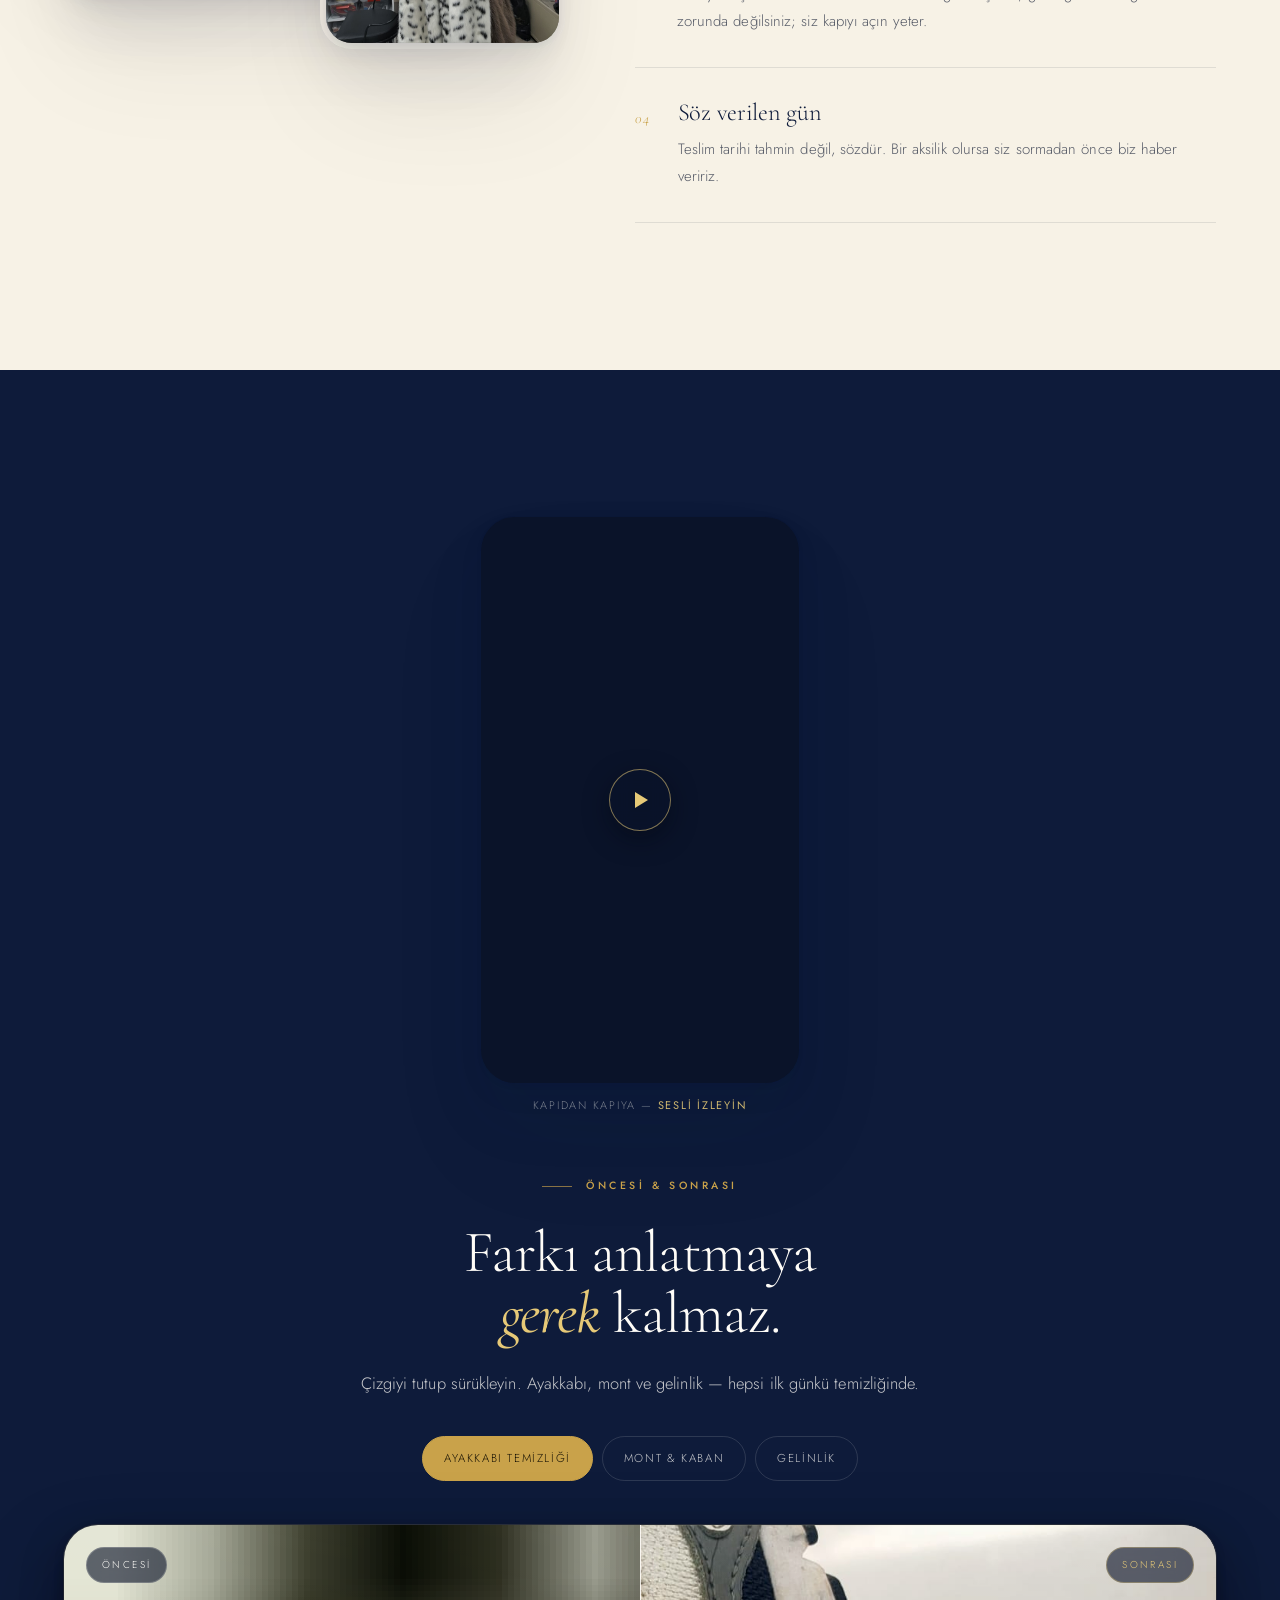
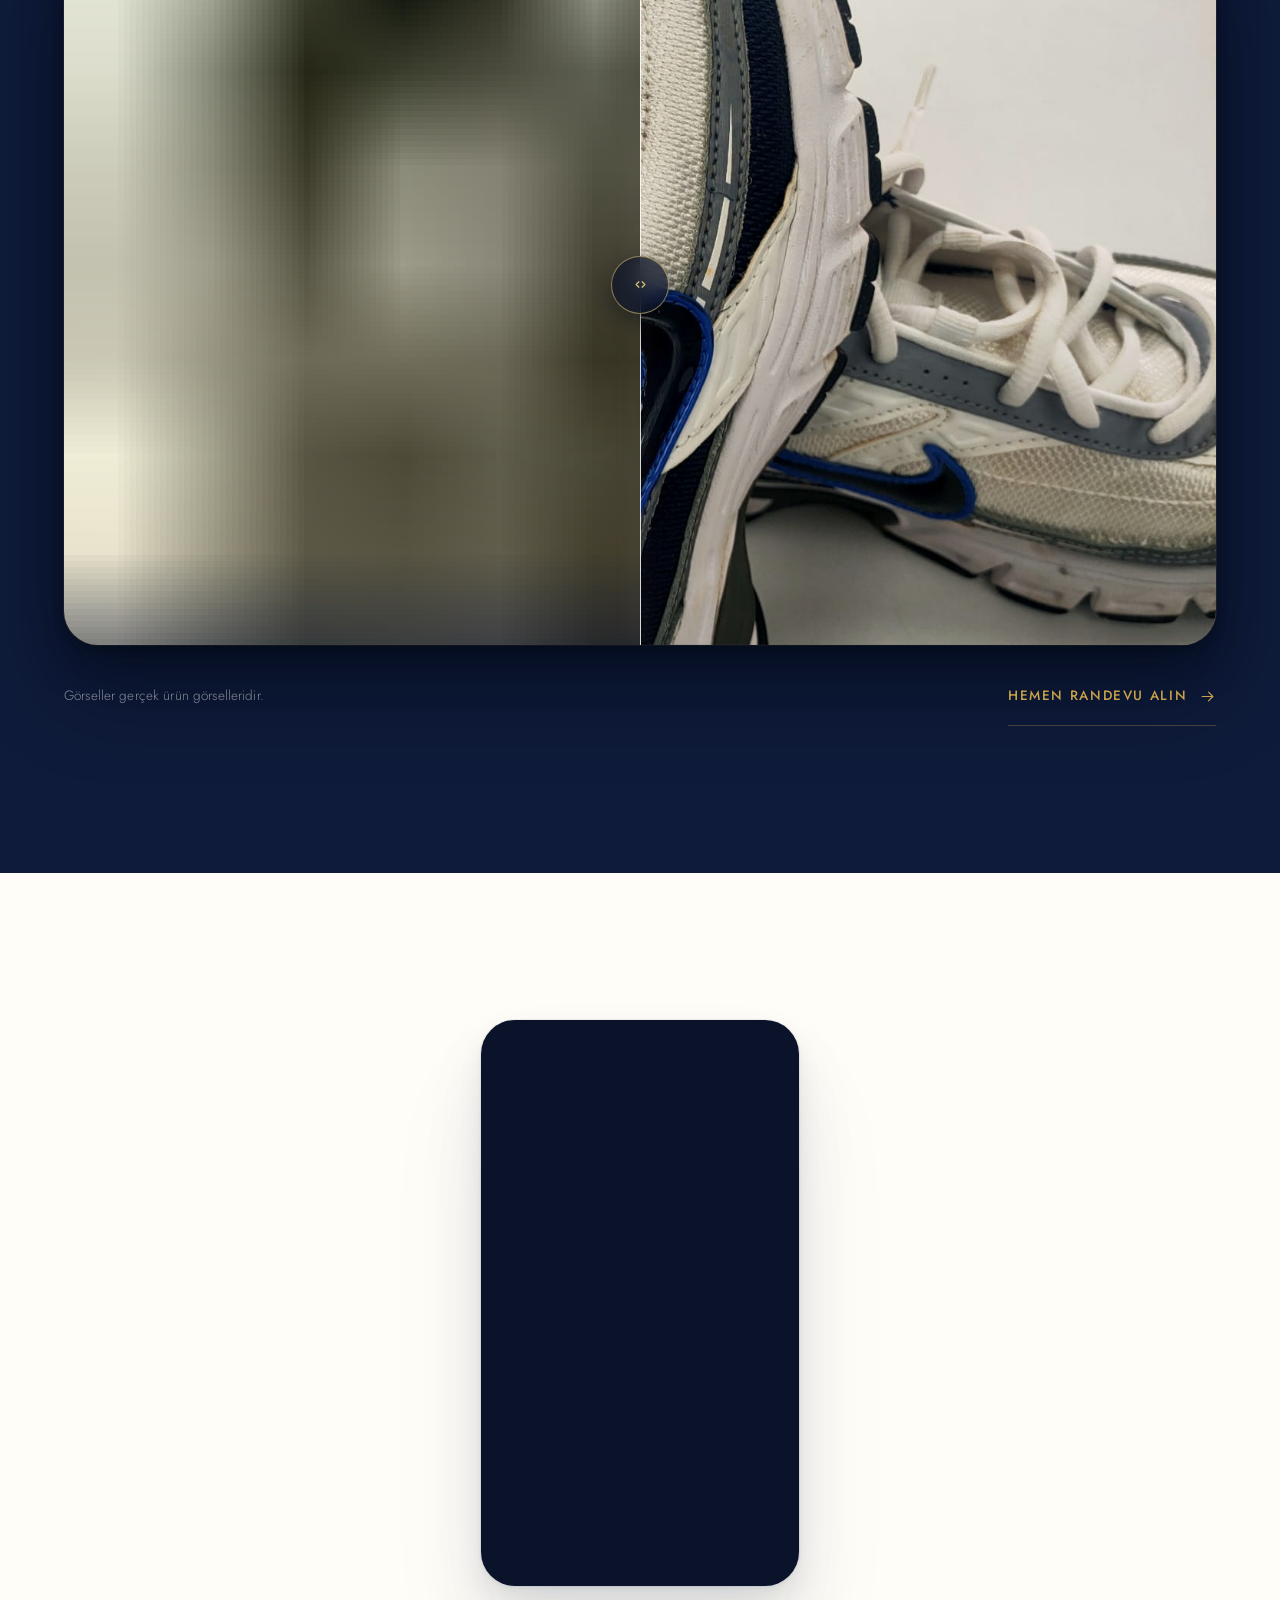
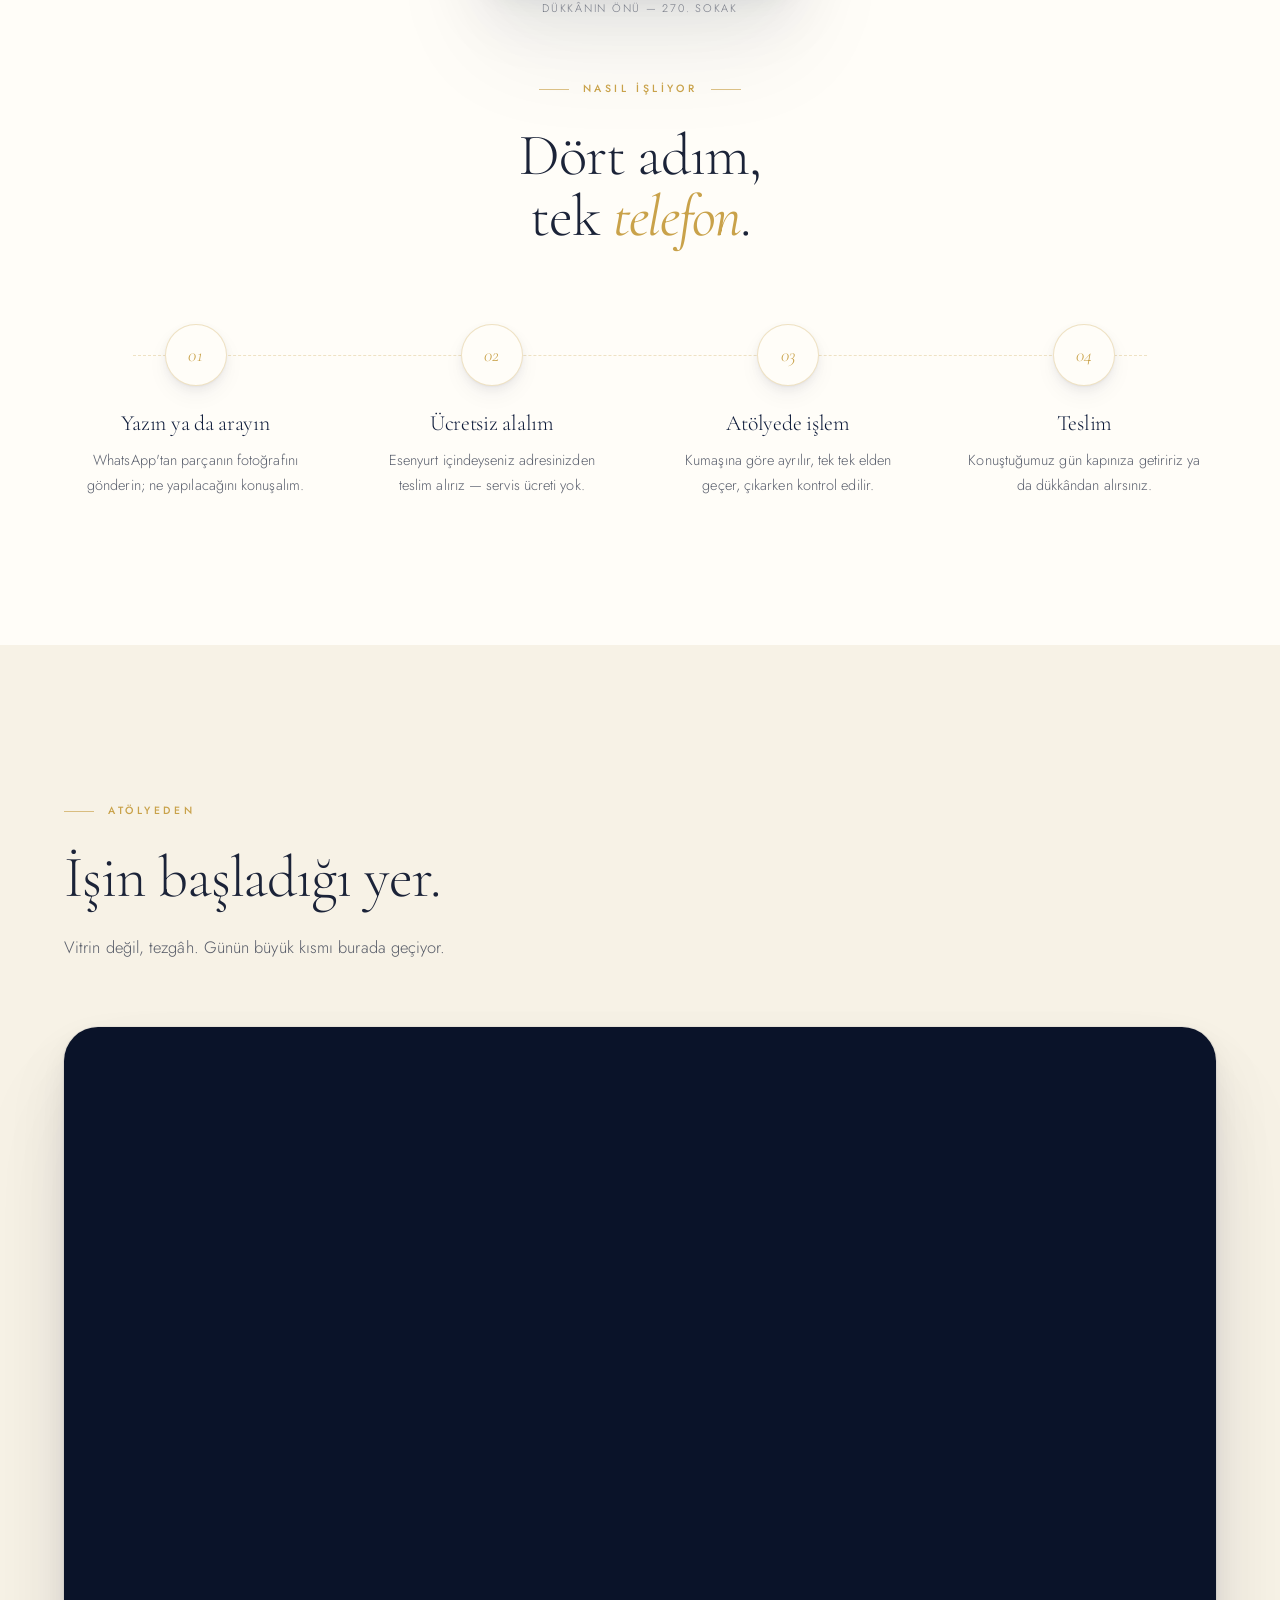
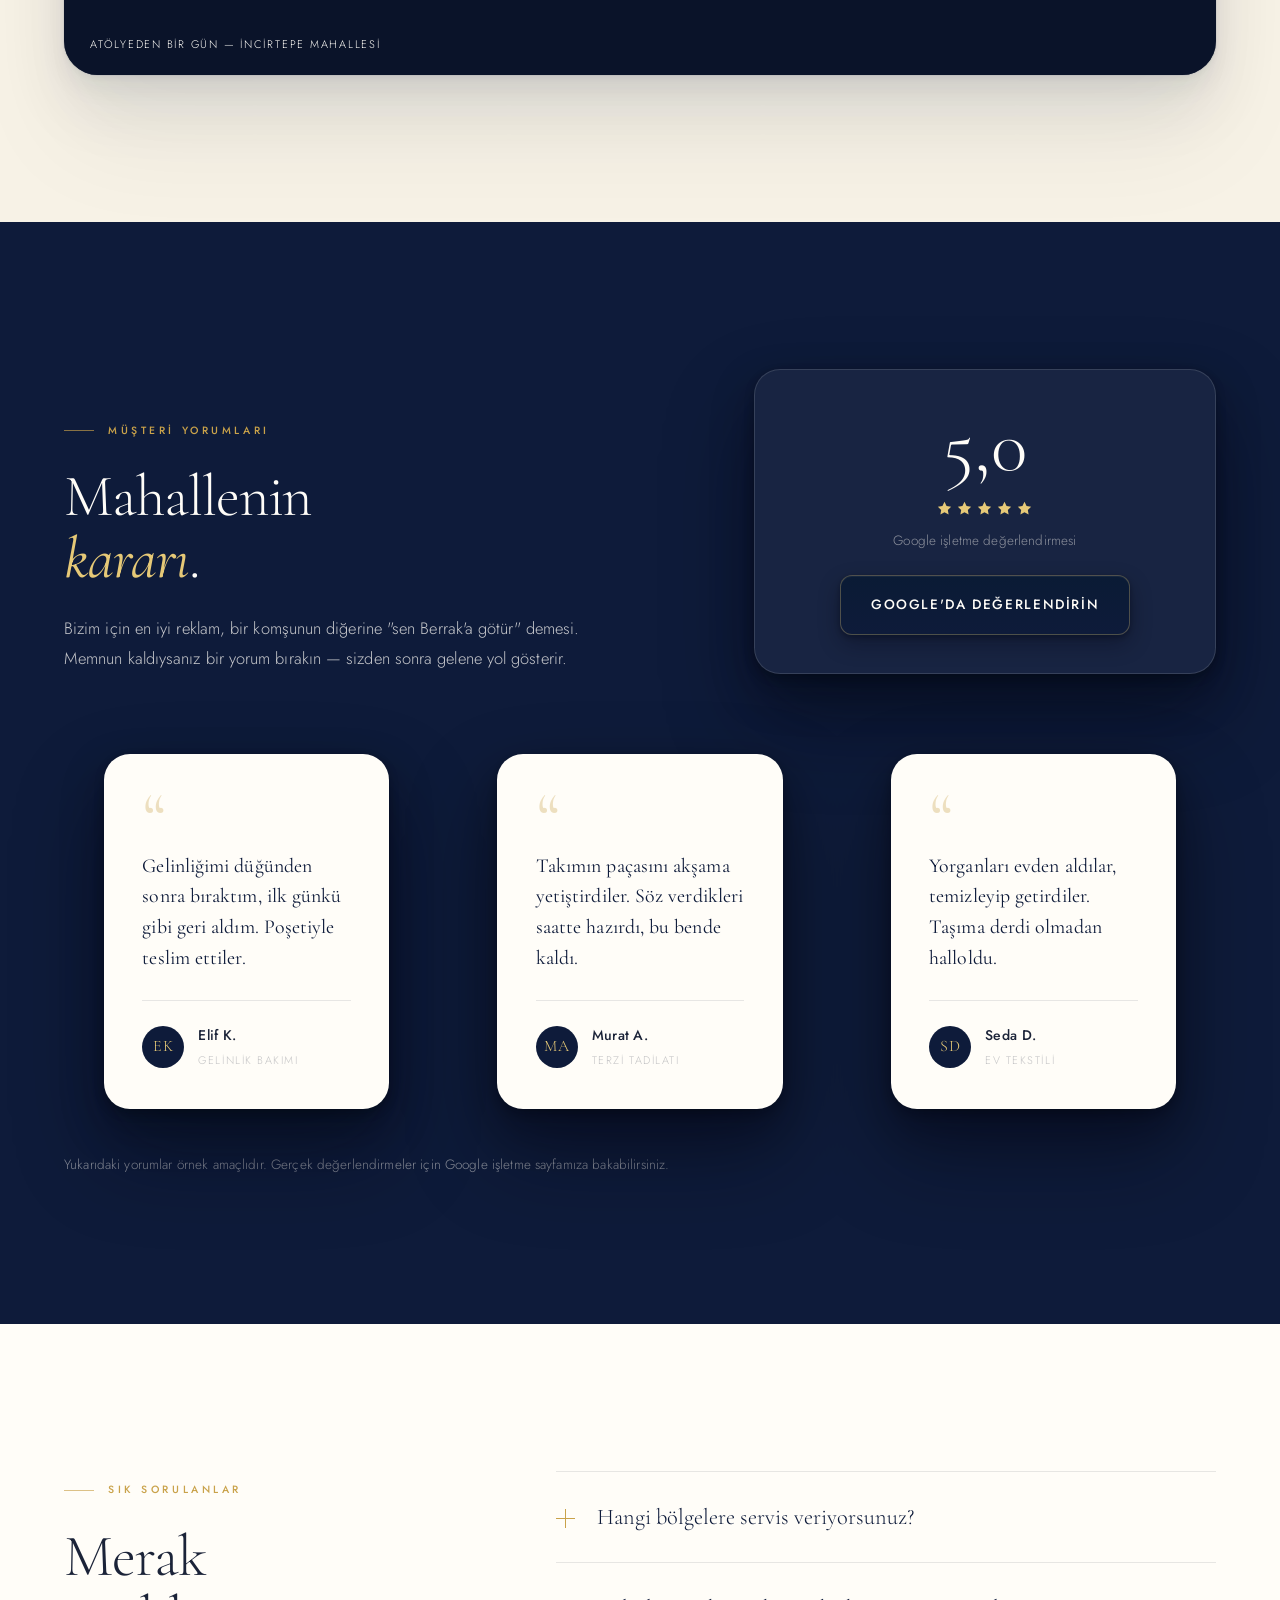
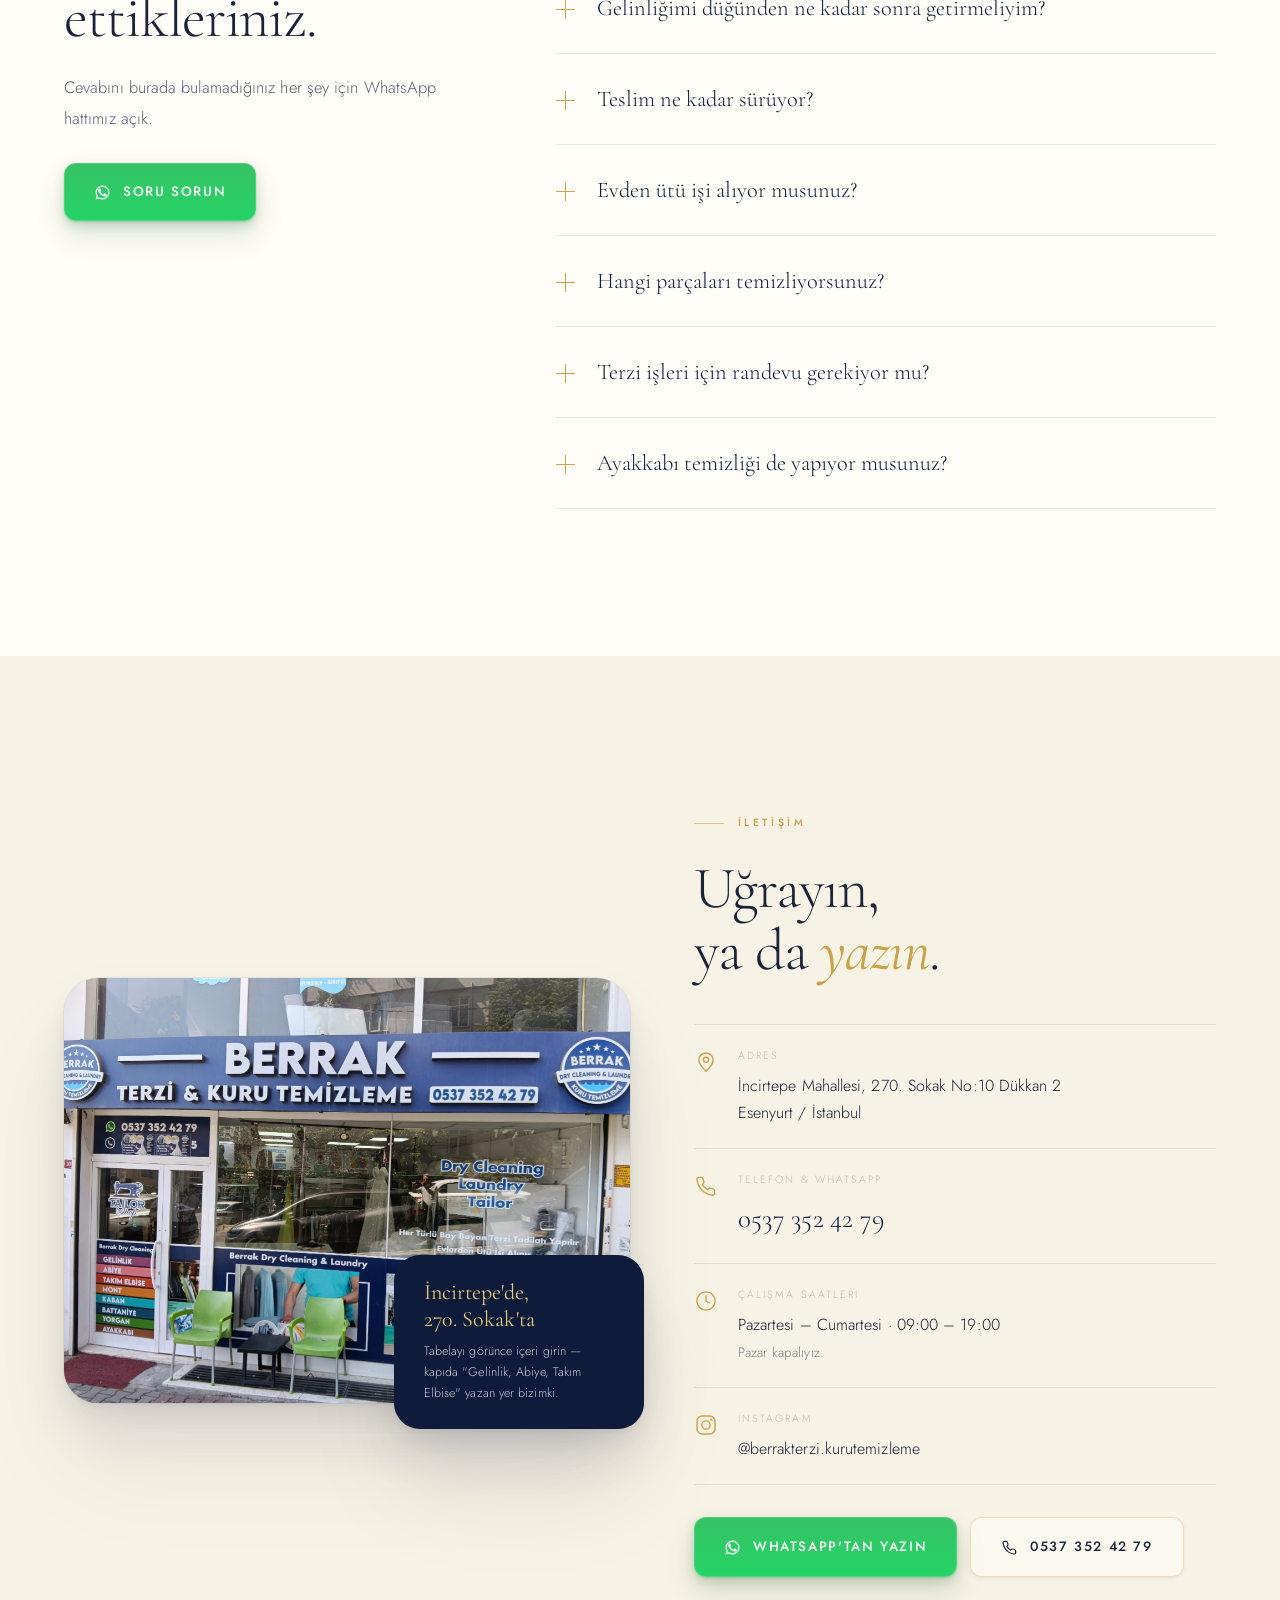
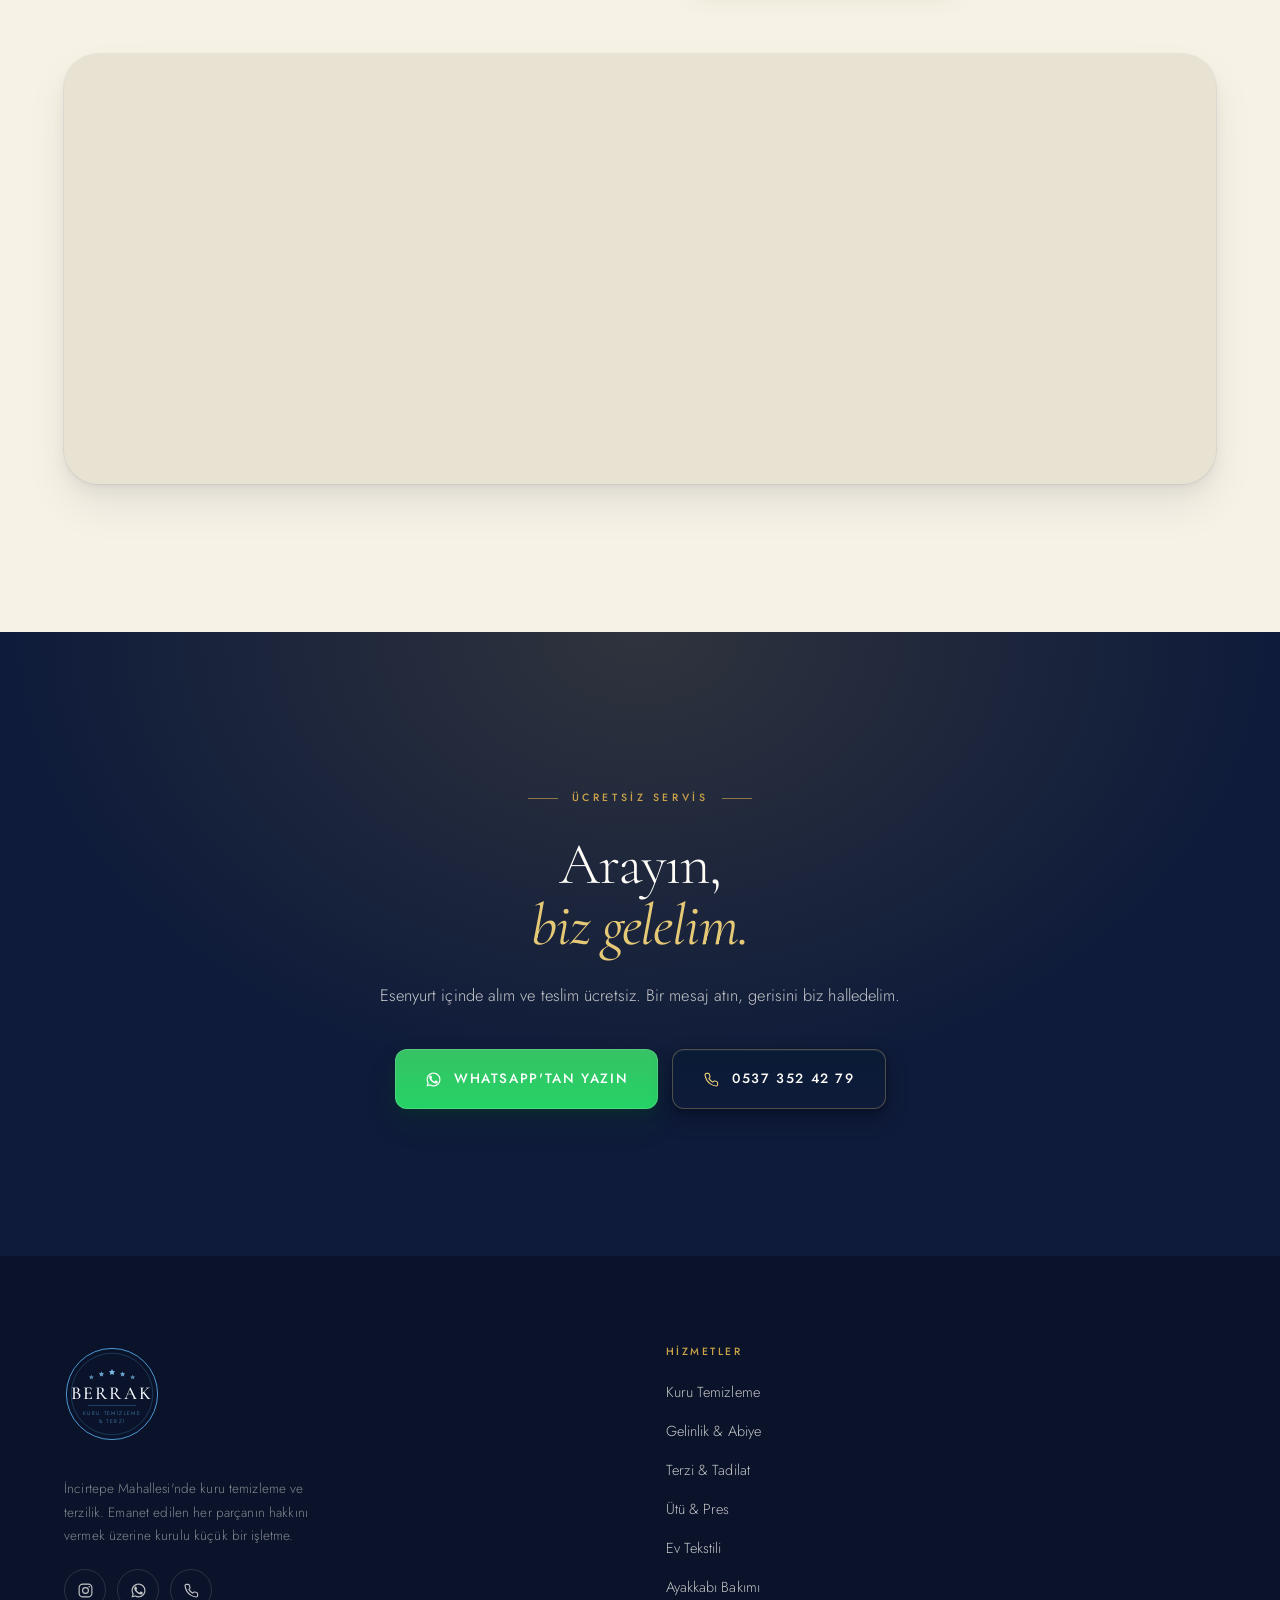
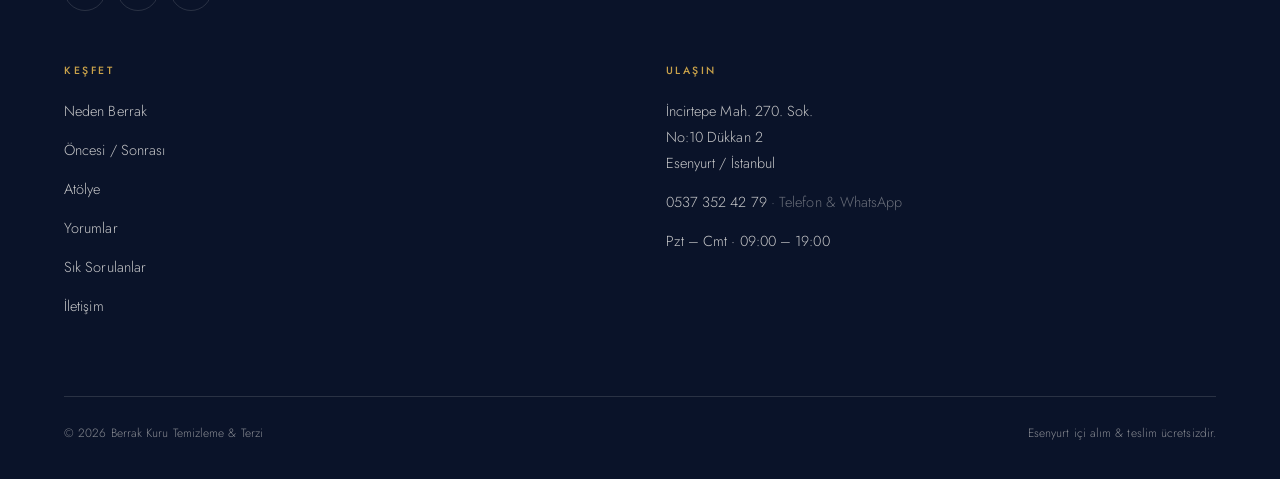
==== commit 56f48a57: "Replace the hero free-delivery line with a 3D service-areas block The hero note now reads as a "Serv" ====
--- a/index.html
+++ b/index.html
@@ -295,7 +295,60 @@
 .hero h1{margin-bottom:30px}
 .hero .lede{margin-bottom:40px;max-width:48ch}
 .hero-btns{display:flex;flex-wrap:wrap;gap:14px;margin-bottom:38px}
-.hero-note{display:flex;align-items:center;gap:10px;font-size:13px;letter-spacing:.02em;color:var(--gold-soft);margin-bottom:44px}
+/* ── servis bölgeleri: 3B kabartma rozetler ──────────────────
+   Derinlik iki katmandan gelir: (1) rotateX ile hafif eğim + perspektif,
+   (2) üstten aydınlık / alttan karanlık inset gölgeler. İkincisi
+   dönüşümlerin kapatıldığı mobilde de kabartma hissini korur.          */
+.areas{margin-bottom:44px;perspective:820px}
+.areas-t{
+  display:flex;align-items:center;gap:10px;margin-bottom:15px;
+  font-size:10.5px;font-weight:500;letter-spacing:.3em;text-transform:uppercase;
+  color:var(--gold-soft);
+}
+.areas-t .ic{color:var(--gold)}
+.areas-t::after{content:"";height:1px;flex:1;max-width:74px;background:linear-gradient(90deg,rgba(230,201,119,.45),transparent)}
+.areas-list{display:flex;flex-wrap:wrap;gap:11px;transform-style:preserve-3d}
+.areas-list li{
+  position:relative;
+  display:flex;align-items:center;gap:10px;
+  padding:12px 19px;border-radius:13px;
+  font-size:13.5px;letter-spacing:.055em;color:var(--ivory);white-space:nowrap;
+  background:
+    linear-gradient(180deg,rgba(255,253,248,.13) 0%,rgba(255,253,248,.028) 46%,rgba(3,8,20,.34) 100%),
+    linear-gradient(180deg,#16264a 0%,#0c1830 100%);
+  border:1px solid rgba(230,201,119,.26);
+  box-shadow:
+    inset 0 1px 0 rgba(255,253,248,.28),
+    inset 0 -2px 5px rgba(2,5,14,.55),
+    0 1px 1px rgba(2,5,14,.42),
+    0 5px 10px rgba(2,5,14,.34),
+    0 14px 26px rgba(2,5,14,.30);
+  transform:rotateX(9deg);transform-origin:50% 100%;
+  transition:transform .55s var(--ease),box-shadow .55s var(--ease),border-color .4s ease;
+}
+/* altın bilye — üstten gelen ışığın yakalandığı nokta */
+.areas-list li i{
+  width:6px;height:6px;border-radius:50%;flex:none;
+  background:radial-gradient(circle at 32% 28%,#f7e4ac 0%,var(--gold) 58%,#8a6722 100%);
+  box-shadow:0 0 0 1px rgba(230,201,119,.20),0 1px 2px rgba(2,5,14,.65);
+}
+/* hover'da geçen altın parıltı — dönüşüm gerektirmez */
+.areas-list li::after{
+  content:"";position:absolute;inset:0;border-radius:inherit;pointer-events:none;
+  background:linear-gradient(118deg,transparent 30%,rgba(230,201,119,.22) 48%,transparent 66%);
+  opacity:0;transition:opacity .5s ease;
+}
+.areas-list li:hover{
+  transform:rotateX(0deg) translateY(-4px);
+  border-color:rgba(230,201,119,.55);
+  box-shadow:
+    inset 0 1px 0 rgba(255,253,248,.36),
+    inset 0 -2px 5px rgba(2,5,14,.5),
+    0 2px 4px rgba(2,5,14,.42),
+    0 12px 24px rgba(2,5,14,.40),
+    0 28px 48px rgba(2,5,14,.34);
+}
+.areas-list li:hover::after{opacity:1}
 .hero-trust{display:flex;flex-wrap:wrap;gap:12px 34px;padding-top:30px;border-top:1px solid var(--line-navy)}
 .hero-trust li{display:flex;align-items:center;gap:11px;font-size:13px;color:var(--on-navy)}
 .hero-trust li>.ic{color:var(--gold)}
@@ -778,7 +831,12 @@
     "addressCountry":"TR"
   },
   "telephone":"+905373524279",
-  "areaServed":"Esenyurt, İstanbul",
+  "areaServed":[
+    {"@type":"Place","name":"Esenyurt, İstanbul"},
+    {"@type":"Place","name":"Beylikdüzü, İstanbul"},
+    {"@type":"Place","name":"Bahçeşehir, İstanbul"},
+    {"@type":"Place","name":"Avcılar, İstanbul"}
+  ],
   "geo":{"@type":"GeoCoordinates","latitude":41.0237241,"longitude":28.6931340},
   "hasMap":"https://maps.google.com/?cid=17883061336777066889",
   "sameAs":["https://www.instagram.com/berrakterzi.kurutemizleme"],
@@ -807,10 +865,10 @@
   "mainEntity": [
     {
       "@type": "Question",
-      "name": "Esenyurt dışına da servis veriyor musunuz?",
+      "name": "Hangi bölgelere servis veriyorsunuz?",
       "acceptedAnswer": {
         "@type": "Answer",
-        "text": "Ücretsiz alım–teslim hizmetimiz Esenyurt içindir. Çevre ilçelerden yazarsanız durumu birlikte değerlendirir, size en uygun yolu buluruz."
+        "text": "Servis bölgelerimiz Esenyurt, Beylikdüzü, Bahçeşehir ve Avcılar. Esenyurt içinde alım–teslim ücretsizdir; diğer bölgeler için yazarsanız durumu birlikte değerlendirir, size en uygun yolu buluruz."
       }
     },
     {
@@ -969,9 +1027,15 @@
         </a>
       </div>
 
-      <p class="hero-note" style="--ad:.42s">
-        <svg class="ic s"><use href="#i-van"/></svg>Esenyurt içinde alım ve teslim ücretsizdir.
-      </p>
+      <div class="areas" style="--ad:.42s">
+        <p class="areas-t"><svg class="ic s"><use href="#i-van"/></svg>Servis Bölgelerimiz</p>
+        <ul class="areas-list">
+          <li><i aria-hidden="true"></i>Esenyurt</li>
+          <li><i aria-hidden="true"></i>Beylikdüzü</li>
+          <li><i aria-hidden="true"></i>Bahçeşehir</li>
+          <li><i aria-hidden="true"></i>Avcılar</li>
+        </ul>
+      </div>
 
       <ul class="hero-trust" style="--ad:.5s">
         <li><span class="stars" aria-hidden="true"><svg class="ic"><use href="#i-star"/></svg><svg class="ic"><use href="#i-star"/></svg><svg class="ic"><use href="#i-star"/></svg><svg class="ic"><use href="#i-star"/></svg><svg class="ic"><use href="#i-star"/></svg></span>Google'da 5,0</li>
@@ -1358,8 +1422,8 @@
 
     <div class="faq-list" data-rv="right">
       <div class="faq-item">
-        <button class="faq-q" aria-expanded="false"><span class="pm" aria-hidden="true"></span>Esenyurt dışına da servis veriyor musunuz?</button>
-        <div class="faq-a"><div><p>Ücretsiz alım–teslim hizmetimiz Esenyurt içindir. Çevre ilçelerden yazarsanız durumu birlikte değerlendirir, size en uygun yolu buluruz.</p></div></div>
+        <button class="faq-q" aria-expanded="false"><span class="pm" aria-hidden="true"></span>Hangi bölgelere servis veriyorsunuz?</button>
+        <div class="faq-a"><div><p>Servis bölgelerimiz Esenyurt, Beylikdüzü, Bahçeşehir ve Avcılar. Esenyurt içinde alım–teslim ücretsizdir; diğer bölgeler için yazarsanız durumu birlikte değerlendirir, size en uygun yolu buluruz.</p></div></div>
       </div>
       <div class="faq-item">
         <button class="faq-q" aria-expanded="false"><span class="pm" aria-hidden="true"></span>Gelinliğimi düğünden ne kadar sonra getirmeliyim?</button>
